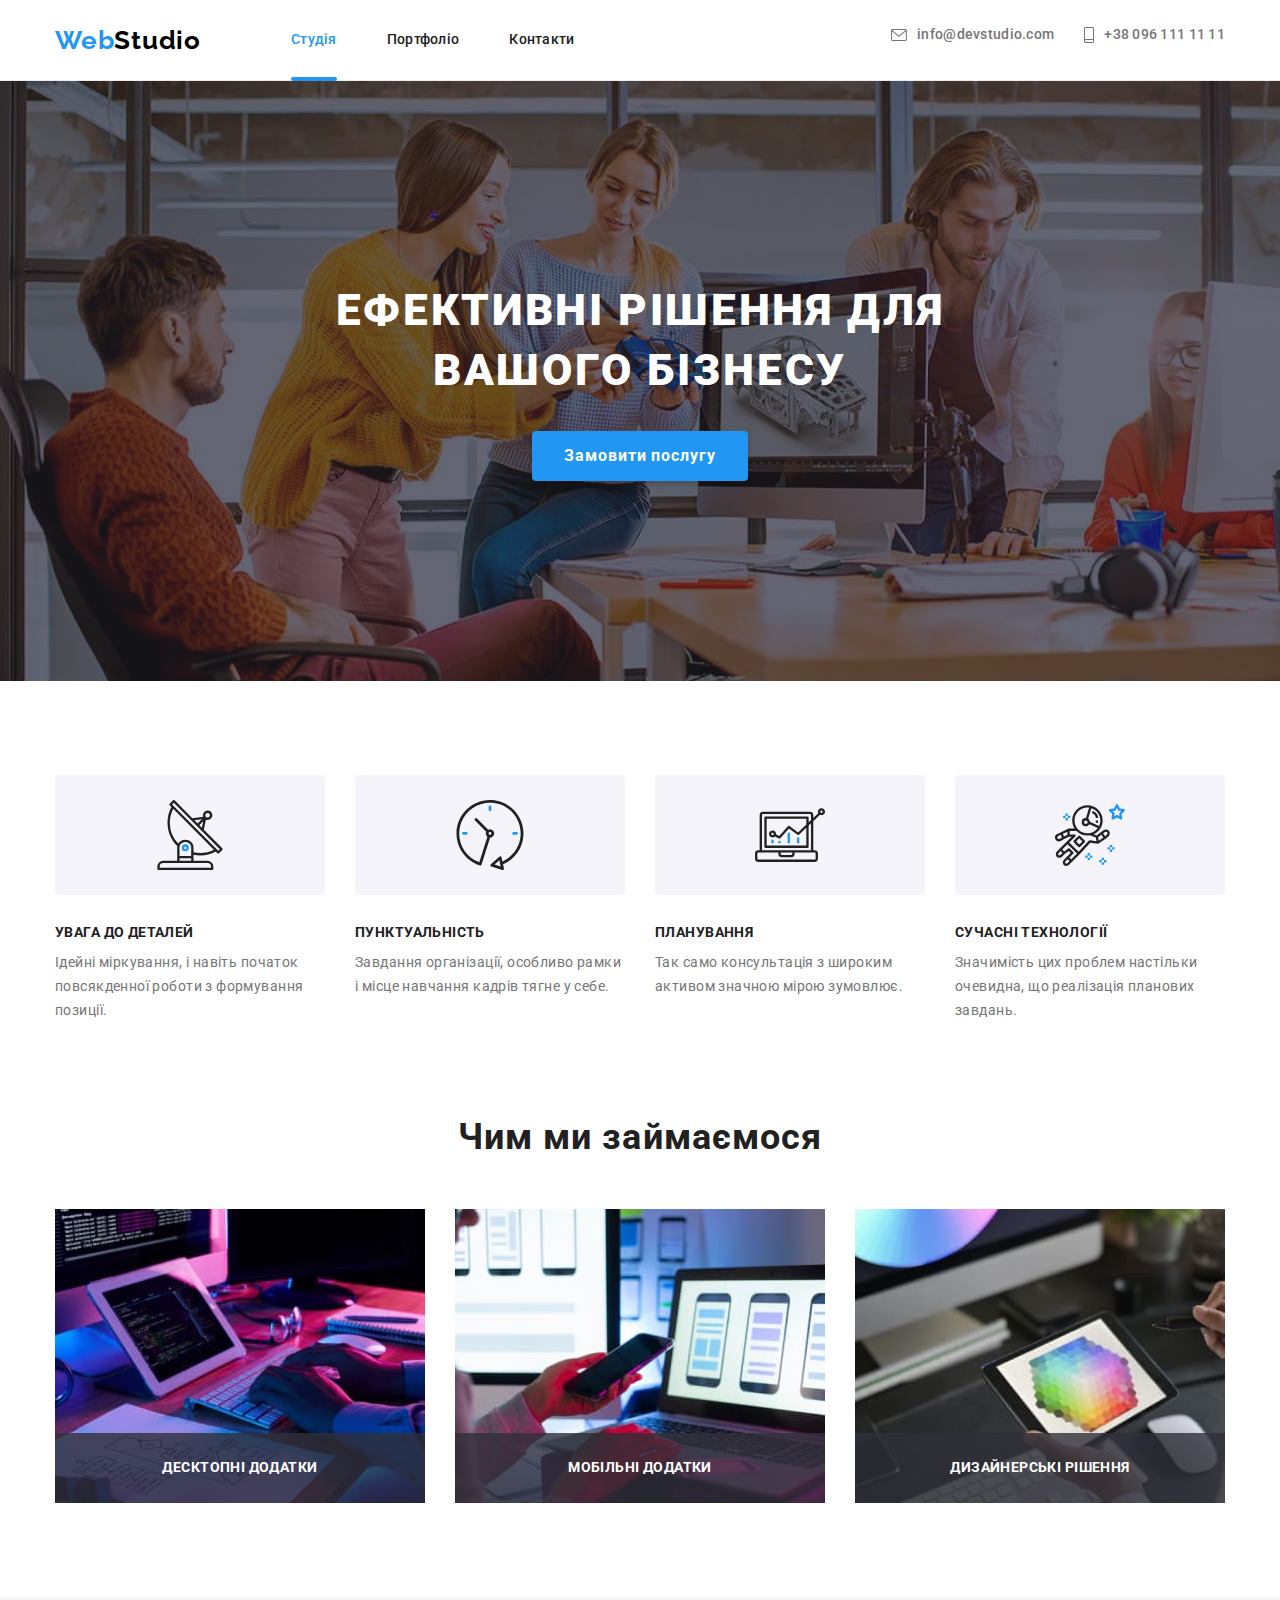
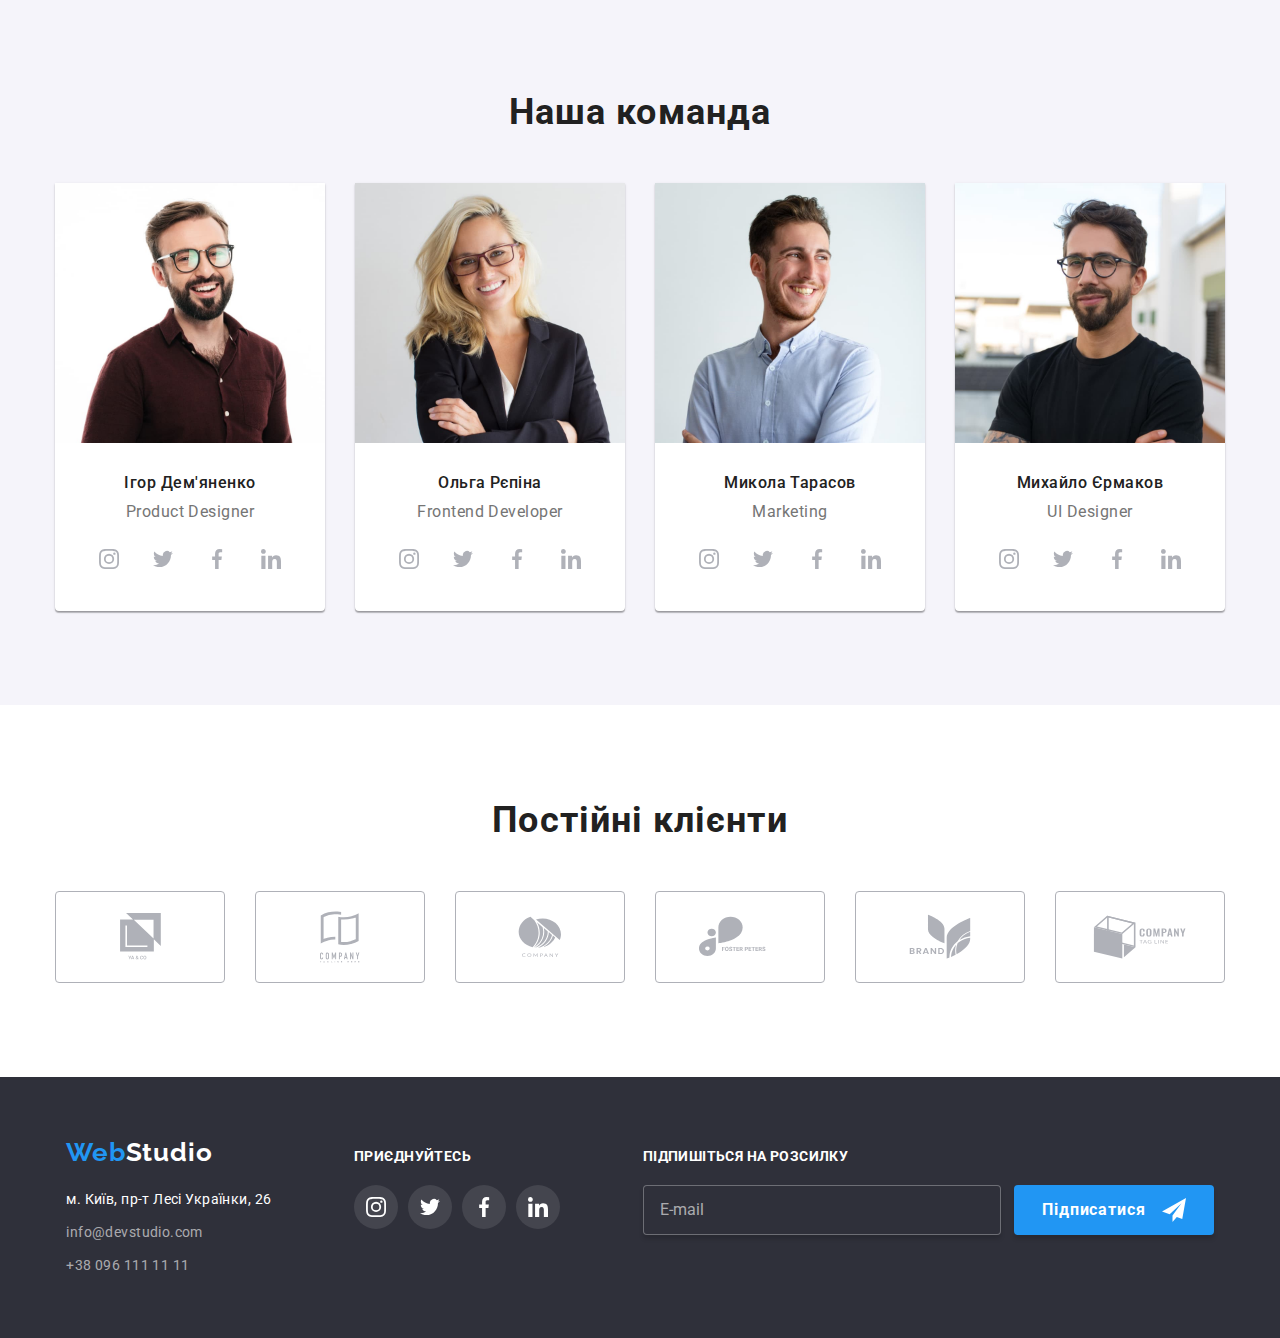
==== index.html @ 8a5aa34f "Зроблений Хедер в трьох чекпоінтах" ====
<!DOCTYPE html>
<html lang="uk">
<head>
    <meta charset="UTF-8">
    <meta http-equiv="X-UA-Compatible" content="IE=edge">
    <meta name="viewport" content="width=device-width, initial-scale=1.0"> 
    <link rel="preconnect" href="https://fonts.googleapis.com">
    <link rel="preconnect" href="https://fonts.gstatic.com" crossorigin>
    <link href="https://fonts.googleapis.com/css2?family=Raleway:wght@700&family=Roboto:wght@400;500;700;900&display=swap" rel="stylesheet">
    <!-- <link rel="stylesheet" href="https://cdnjs.cloudflare.com/ajax/libs/modern-normalize/1.0.0/modern-normalize.min.css" /> -->
    <link rel="stylesheet" href="./css/main.min.css" />
    <title>WebStudio</title>
</head>
<body>
    <!-- шапка сторінки -->
    <header class="header">
        <div class="container header-container">
            <!-- логотип -->
            <a href="./index.html" class="header-logo"><span class="header-logo__color">Web</span>Studio</a>
            <div class="menu js-menu-container" id="js-menu-container">
                <nav class="nav">
                    <!-- навігація на інші сторінки -->
                    <ul class="site-nav"> 
                        <li class="site-nav__item"><a href="./index.html" class="site-nav__link site-nav__link--current">Студія</a></li>
                        <li class="site-nav__item"><a href="./portfolio.html" class="site-nav__link">Портфоліо</a></li>
                        <li class="site-nav__item"><a href="#" class="site-nav__link">Контакти</a></li>
                    </ul>          
                </nav>
                <!-- контакти -->
                <div class="menu-contacts">
                    <ul class="contacts">
                        <li class="contacts__item"><a href="mailto:info@devstudio.com" class="contacts__link">
                            <svg class="contacts__icon" width="16" height="12">
                                <use href="./images/icons.svg#icon-envelope"></use>
                            </svg>info@devstudio.com</a>
                        </li>
                        <li class="contacts__item"><a href="tel:+380961111111" class="contacts__link">
                            <svg class="contacts__icon" width="10" height="16">
                                <use href="./images/icons.svg#icon-smartphone"></use>
                            </svg>+38 096 111 11 11</a></li>
                    </ul>
                    <ul class="menu-social"></ul>
                </div>
            </div>
            <button type="button" class="menu__button js-open-menu is-open" data-menu-button aria-expanded="false" aria-controls="js-menu-container">
                <svg class="menu-icon" width="40" height="40" aria-label="Перемикач мобільного меню">
                    <use class="icon-close" href="./images/icons.svg#icon-close"></use>
                    <use class="icon-menu" href="./images/icons.svg#icon-menu"></use>
                </svg>
            </button>
        </div>
    </header>
    <!-- контент сторінки -->
    <main>
        <section class="hero-overlay">
            <div class="hero">
                <h1 class="hero-title">Ефективні рішення для вашого бізнесу</h1>
                <button type="button" class="hero-button" data-modal-open>Замовити послугу</button>
            </div>   
        </section>
        <section class="section-withoutname">
            <div class="container">
                <h2 class="section-title visually-hidden">Наші переваги</h2>
                <ul class="position-list">
                    <li class="advantages">
                        <div class="advantages-box">
                            <svg class="advantages-icon" width="70" height="70">
                                <use href="./images/icons.svg#icon-antenna"></use>
                            </svg>
                        </div>
                        <h3 class="advantages-title">Увага до деталей</h3>
                        <p class="advantages-paragraph">Ідейні міркування, і навіть початок повсякденної роботи з формування позиції.</p>
                    </li>
                    <li class="advantages">
                        <div class="advantages-box">
                            <svg class="advantages-icon" width="70" height="70">
                                <use href="./images/icons.svg#icon-clock"></use>
                            </svg>
                        </div>
                        <h3 class="advantages-title">Пунктуальність</h3>
                        <p class="advantages-paragraph">Завдання організації, особливо рамки і місце навчання кадрів тягне у себе.</p>
                    </li>
                    <li class="advantages">
                        <div class="advantages-box">
                            <svg class="advantages-icon" width="70" height="70">
                                <use href="./images/icons.svg#icon-diagram"></use>
                            </svg>
                        </div>
                        <h3 class="advantages-title">Планування</h3>
                        <p class="advantages-paragraph">Так само консультація з широким активом значною мірою зумовлює.</p>
                    </li>
                    <li class="advantages">
                        <div class="advantages-box">
                            <svg class="advantages-icon" width="70" height="70">
                                <use href="./images/icons.svg#icon-astronaut"></use>
                            </svg>
                        </div>
                        <h3 class="advantages-title">Сучасні технології</h3>
                        <p class="advantages-paragraph">Значимість цих проблем настільки очевидна, що реалізація планових завдань.</p>
                    </li>
                </ul>
            </div>
        </section>
        <section class="section mobile-hidden">
            <div class="container">
                <h2 class="section-title mobile-hidden">Чим ми займаємося</h2>
                <ul class="position-list mobile-hidden">
                    <li class="product">
                        <div class="product-thumb">
                            <p class="product-name">Десктопні додатки</p>
                        </div>
                        <img src="./images/work-img01.jpg" alt="руки на клавіатурі" width="370"/>
                    </li>
                    <li class="product">
                        <div class="product-thumb">
                            <p class="product-name">Мобільні додатки</p>
                        </div>
                        <img src="./images/work-img02.jpg" alt="мобільний телефон в руці" width="370"/>
                    </li>
                    <li class="product">
                        <div class="product-thumb">
                            <p class="product-name">Дизайнерські рішення</p>
                        </div>
                        <img src="./images/work-img03.jpg" alt="планшет з кольоровою гаммою в руці" width="370"/>
                    </li>
                </ul>
            </div>
        </section>
        <section class="section section-color">
            <div class="container">
                <h2 class="section-title">Наша команда</h2>
                <ul class="position-list">
                    <li class="socialnet-card">
                        <img src="./images/man01.jpg" alt="член команди" width="450"/>
                        <div class="socialnet">
                            <h3 class="socialnet-name">Ігор Дем'яненко</h3>
                            <p class="socialnet-subname">Product Designer</p>
                            <ul class="socialnet__list">
                                <li>
                                    <a href="#" class="socialnet__link">
                                        <svg class="socialnet__logo" width="20" height="20">
                                            <use href="./images/icons.svg#icon-instagram"></use>
                                        </svg>
                                    </a>
                                </li>
                                <li>
                                    <a href="#" class="socialnet__link">
                                        <svg class="socialnet__logo" width="20" height="20">
                                            <use href="./images/icons.svg#icon-twitter"></use>
                                        </svg>
                                    </a> 
                                </li>
                                <li>
                                    <a href="#" class="socialnet__link">
                                        <svg class="socialnet__logo" width="20" height="20">
                                            <use href="./images/icons.svg#icon-facebook"></use>
                                        </svg>
                                    </a> 
                                </li>
                                <li>
                                    <a href="#" class="socialnet__link">
                                        <svg class="socialnet__logo" width="20" height="20">
                                            <use href="./images/icons.svg#icon-linkedin"></use>
                                        </svg>
                                    </a> 
                                </li>    
                            </ul>
                        </div>
                    </li>
                    <li class="socialnet-card">
                        <img src="./images/man02.jpg" alt="член команди" width="450"/>
                        <div class="socialnet">
                            <h3 class="socialnet-name">Ольга Рєпіна</h3>
                            <p class="socialnet-subname">Frontend Developer</p>
                            <ul class="socialnet__list">
                                <li>
                                    <a href="#" class="socialnet__link">
                                        <svg class="socialnet__logo" width="20" height="20">
                                            <use href="./images/icons.svg#icon-instagram"></use>
                                        </svg>
                                    </a>
                                </li>
                                <li>
                                    <a href="#" class="socialnet__link">
                                        <svg class="socialnet__logo" width="20" height="20">
                                            <use href="./images/icons.svg#icon-twitter"></use>
                                        </svg>
                                    </a> 
                                </li>
                                <li>
                                    <a href="#" class="socialnet__link">
                                        <svg class="socialnet__logo" width="20" height="20">
                                            <use href="./images/icons.svg#icon-facebook"></use>
                                        </svg>
                                    </a> 
                                </li>
                                <li>
                                    <a href="#" class="socialnet__link">
                                        <svg class="socialnet__logo" width="20" height="20">
                                            <use href="./images/icons.svg#icon-linkedin"></use>
                                        </svg>
                                    </a> 
                                </li>    
                            </ul>
                        </div>
                    </li>
                    <li class="socialnet-card">
                        <img src="./images/man03.jpg" alt="член команди" width="450"/>
                        <div class="socialnet">
                            <h3 class="socialnet-name">Микола Тарасов</h3>
                            <p class="socialnet-subname">Marketing</p>
                            <ul class="socialnet__list">
                                <li>
                                    <a href="#" class="socialnet__link">
                                        <svg class="socialnet__logo" width="20" height="20">
                                            <use href="./images/icons.svg#icon-instagram"></use>
                                        </svg>
                                    </a>
                                </li>
                                <li>
                                    <a href="#" class="socialnet__link">
                                        <svg class="socialnet__logo" width="20" height="20">
                                            <use href="./images/icons.svg#icon-twitter"></use>
                                        </svg>
                                    </a> 
                                </li>
                                <li>
                                    <a href="#" class="socialnet__link">
                                        <svg class="socialnet__logo" width="20" height="20">
                                            <use href="./images/icons.svg#icon-facebook"></use>
                                        </svg>
                                    </a> 
                                </li>
                                <li>
                                    <a href="#" class="socialnet__link">
                                        <svg class="socialnet__logo" width="20" height="20">
                                            <use href="./images/icons.svg#icon-linkedin"></use>
                                        </svg>
                                    </a> 
                                </li>    
                            </ul>
                        </div>
                    </li>
                    <li class="socialnet-card">
                        <img src="./images/man04.jpg" alt="член команди" width="450"/>
                        <div class="socialnet">
                            <h3 class="socialnet-name">Михайло Єрмаков</h3>
                            <p class="socialnet-subname">UI Designer</p>
                            <ul class="socialnet__list">
                                <li>
                                    <a href="#" class="socialnet__link">
                                        <svg class="socialnet__logo" width="20" height="20">
                                            <use href="./images/icons.svg#icon-instagram"></use>
                                        </svg>
                                    </a>
                                </li>
                                <li>
                                    <a href="#" class="socialnet__link">
                                        <svg class="socialnet__logo" width="20" height="20">
                                            <use href="./images/icons.svg#icon-twitter"></use>
                                        </svg>
                                    </a> 
                                </li>
                                <li>
                                    <a href="#" class="socialnet__link">
                                        <svg class="socialnet__logo" width="20" height="20">
                                            <use href="./images/icons.svg#icon-facebook"></use>
                                        </svg>
                                    </a> 
                                </li>
                                <li>
                                    <a href="#" class="socialnet__link">
                                        <svg class="socialnet__logo" width="20" height="20">
                                            <use href="./images/icons.svg#icon-linkedin"></use>
                                        </svg>
                                    </a> 
                                </li>    
                            </ul>
                        </div>
                    </li>
                </ul>
            </div>
        </section>
        <section class="section">
            <div class="container">
                <h2 class="section-title">Постійні клієнти</h2>
                <ul class="position-list">
                    <li class="client">
                        <a href="#" class="client__link">
                            <svg class="client__logo" width="41" height="46.7">
                                <use href="./images/icons.svg#icon-logo-comp-1"></use>
                            </svg>
                        </a>
                    </li>
                    <li class="client">
                        <a href="#" class="client__link">
                            <svg class="client__logo" width="40" height="52">
                                <use href="./images/icons.svg#icon-logo-comp-2"></use>
                            </svg>
                        </a>
                    </li>
                    <li class="client">
                        <a href="#" class="client__link">
                            <svg class="client__logo" width="43.46" height="41.18">
                                <use href="./images/icons.svg#icon-logo-comp-3"></use>
                            </svg>
                        </a>
                    </li>
                    <li class="client">
                        <a href="#" class="client__link">
                            <svg class="client__logo" width="84.44" height="40.62">
                                <use href="./images/icons.svg#icon-logo-comp-4"></use>
                            </svg>
                        </a>
                    </li>
                    <li class="client">
                        <a href="#" class="client__link">
                            <svg class="client__logo" width="62.54" height="45.43">
                                <use href="./images/icons.svg#icon-logo-comp-5"></use>
                            </svg>
                        </a>
                    </li>
                    <li class="client">
                        <a href="#" class="client__link">
                            <svg class="client__logo" width="93.79" height="43.93">
                                <use href="./images/icons.svg#icon-logo-comp-6"></use>
                            </svg>
                        </a>
                    </li>
                </ul>
            </div>
        </section>
    </main>
    <!-- підвал сторінки -->
    <footer class="footer">
        <div class="container footer-position">
            <div class="footer-one">
                <a href="./index.html" class="footer-logo"><span class="footer-logo__color">Web</span>Studio</a>
                <address class="footer-contacts">
                    <ul class="footer-contacts__list">
                        <li class="footer-contacts__item"><a href="https://goo.gl/maps/CPtrU1FHBa2aNyZL9" target="_blank" rel="noopener noreferrer nofollow" class="footer-contacts__link footer-contacts__link--color1">м. Київ, пр-т Лесі Українки, 26</a></li>
                        <li class="footer-contacts__item"><a href="mailto:info@devstudio.com" class="footer-contacts__link footer-contacts__link--color2">info@devstudio.com</a></li>
                        <li class="footer-contacts__item"><a href="tel:+380961111111" class="footer-contacts__link footer-contacts__link--color2">+38 096 111 11 11</a></li>
                    </ul>
                </address>
            </div>
            <div class="footer-two">
                <p class="footer-title">Приєднуйтесь</p>
                <ul class="footer-socialnet">
                    <li>
                        <a href="#" class="footer-socialnet__link">
                            <svg class="socialnet__logo" width="20" height="20">
                                <use href="./images/icons.svg#icon-instagram"></use>
                            </svg>
                        </a> 
                    </li>
                    <li>
                        <a href="#" class="footer-socialnet__link">
                            <svg class="socialnet__logo" width="20" height="20">
                                <use href="./images/icons.svg#icon-twitter"></use>
                            </svg>
                        </a> 
                    </li>
                    <li>
                        <a href="#" class="footer-socialnet__link">
                            <svg class="socialnet__logo" width="20" height="20">
                                <use href="./images/icons.svg#icon-facebook"></use>
                            </svg>
                        </a> 
                    </li>
                    <li>
                        <a href="#" class="footer-socialnet__link">
                            <svg class="socialnet__logo" width="20" height="20">
                                <use href="./images/icons.svg#icon-linkedin"></use>
                            </svg>
                        </a> 
                    </li>
                </ul>
            </div>
            <div class="footer-three">
                <form name="signap-form" class="footer-form">
                    <label for="user-email" class="footer-title">Підпишіться на розсилку</label>
                    <input type="email" placeholder="E-mail" name="email" id="user-email" class="footer-form__input">      
                    <button type="submit" class="footer-form__button">Підписатися
                        <svg class="footer-form__logo" width="24" height="24">
                             <use href="./images/icons.svg#icon-icon-send"></use>
                         </svg>
                    </button>
                </form>
            </div>
        </div>
    </footer>
    <div class="backdrop is-hidden" data-modal>
        <div class="modal-window">
            <button type="button" class="modal-closebutton" aria-label="Закрити" data-modal-close>
                <svg class="modal-closebutton__img" width="11" height="11">
                    <use href="./images/icons.svg#icon-close-cross"></use>
                </svg>
            </button>
            <b class="modal-window__name">Залиште свої дані, ми вам передзвонимо</b>
            <form class="modal-form" method="post">
                <div class="modal-form__field modal-form__field--text">
                    <label class="modal-form__label" for="user-name">Ім'я</label>
                    <input type="text" name="user-name" class="modal-form__input" id="user-name">
                    <svg class="modal-form__logo" width="12" height="12"><use href="./images/icons.svg#icon-name-modal"></use></svg>
                </div>
                <div class="modal-form__field modal-form__field--text">
                    <label class="modal-form__label" for="user-phone">Телефон</label>
                    <input type="text" name="user-phone" class="modal-form__input" id="user-phone">
                    <svg class="modal-form__logo" width="13" height="13"><use href="./images/icons.svg#icon-phone-modal"></use></svg>
                </div>
                <div class="modal-form__field modal-form__field--text">
                    <label class="modal-form__label" for="user-email">Пошта</label>
                    <input type="text" name="user-mail" class="modal-form__input" id="user-mail">
                    <svg class="modal-form__logo" width="15" height="12"><use href="./images/icons.svg#icon-mail-modal"></use></svg>
                </div>
                <div class="modal-form__field modal-form__field--textarea">
                    <label class="modal-form__label">Коментар</label>
                    <textarea name="feedback" placeholder="Введіть текст" class="modal-form__textarea"></textarea>
                </div>            
                <label class="modal-form__check">
                    <input type="checkbox" name="chek-contract" value="yes" class="modal-form__field--check">
                    <svg class="modal-form__logo--check" width="16" height="15"><use href="./images/icons.svg#icon-icon-check"></use></svg>
                    <span>Погоджуюся з розсилкою та приймаю
                    <a href="#" target="_blank" class="modal-form__link">Умови договору</a></span>
                </label>
                <button type="submit" class="modal-form__button">Відправити</button>
            </form>
        </div>
    </div>
    <script src="./js/modal.js"></script>
    <script src="./js/menu.js"></script>
    <script src="./js/form.js"></script>
</body>     
</html>
---- css/main.min.css ----
/*! modern-normalize v1.1.0 | MIT License | https://github.com/sindresorhus/modern-normalize */*,::before,::after{-webkit-box-sizing:border-box;box-sizing:border-box}html{line-height:1.15;-webkit-text-size-adjust:100%;-moz-tab-size:4;-o-tab-size:4;tab-size:4}body{margin:0;font-family:system-ui,-apple-system,"Segoe UI",Roboto,Helvetica,Arial,sans-serif,"Apple Color Emoji","Segoe UI Emoji"}hr{height:0;color:inherit}abbr[title]{-webkit-text-decoration:underline dotted;text-decoration:underline dotted}b,strong{font-weight:bolder}code,kbd,samp,pre{font-family:ui-monospace,SFMono-Regular,Consolas,"Liberation Mono",Menlo,monospace;font-size:1em}small{font-size:80%}sub,sup{font-size:75%;line-height:0;position:relative;vertical-align:baseline}sub{bottom:-0.25em}sup{top:-0.5em}table{text-indent:0;border-color:inherit}button,input,optgroup,select,textarea{font-family:inherit;font-size:100%;line-height:1.15;margin:0}button,select{text-transform:none}button,[type=button],[type=reset],[type=submit]{-webkit-appearance:button}::-moz-focus-inner{border-style:none;padding:0}:-moz-focusring{outline:1px dotted ButtonText}:-moz-ui-invalid{box-shadow:none}legend{padding:0}progress{vertical-align:baseline}::-webkit-inner-spin-button,::-webkit-outer-spin-button{height:auto}[type=search]{-webkit-appearance:textfield;outline-offset:-2px}::-webkit-search-decoration{-webkit-appearance:none}::-webkit-file-upload-button{-webkit-appearance:button;font:inherit}summary{display:list-item}html{-webkit-box-sizing:border-box;box-sizing:border-box}*,*::before,*::after{-webkit-box-sizing:inherit;box-sizing:inherit}body{font-family:"Roboto",sans-serif;background-color:#fff;color:#757575}ul{list-style:none}a{text-decoration:none}p,h1,h2,h3,h4,h5,h6{margin:0}ul,ol{margin:0;padding-left:0}img{display:block;max-width:100%}.container{margin:0 auto;padding:0 15px}@media screen and (min-width: 480px){.container{width:480px}}@media screen and (min-width: 768px){.container{width:768px}}@media screen and (min-width: 1200px){.container{width:1200px}}@media screen and (min-width: 480px){.section-withoutname{padding-top:60px;padding-bottom:60px}}@media screen and (min-width: 768px){.section-withoutname{padding-top:60px;padding-bottom:60px}}@media screen and (min-width: 1200px){.section-withoutname{padding-top:94px;padding-bottom:0px}}@media screen and (max-width: 767px){.section{padding:60px 0}}@media screen and (min-width: 768px){.section{padding:60px 0}}@media screen and (min-width: 1200px){.section{padding:94px 0}}@media screen and (max-width: 1199px){.section.mobile-hidden{padding:0px}}@media screen and (min-width: 1200px){.section.mobile-hidden{padding:94px 0}}.section-color{background-color:#f5f4fa}.section-title{font-style:normal;font-weight:700;font-size:36px;line-height:1.17;text-align:center;letter-spacing:.03em;color:#212121;margin-bottom:50px;margin-top:0;padding:0}@media screen and (min-width: 480px){.position-list{display:-webkit-box;display:-ms-flexbox;display:flex;gap:30px;-ms-flex-wrap:wrap;flex-wrap:wrap;-webkit-box-pack:center;-ms-flex-pack:center;justify-content:center}}@media screen and (min-width: 768px){.position-list{display:-webkit-box;display:-ms-flexbox;display:flex;gap:30px;-ms-flex-wrap:wrap;flex-wrap:wrap;-webkit-box-pack:center;-ms-flex-pack:center;justify-content:center}}@media screen and (min-width: 1200px){.position-list{display:-webkit-box;display:-ms-flexbox;display:flex;gap:30px;-ms-flex-wrap:wrap;flex-wrap:wrap;-webkit-box-pack:center;-ms-flex-pack:center;justify-content:center}}@media screen and (max-width: 1199px){.position-list.mobile-hidden{display:none;padding:0}}@media screen and (max-width: 1199px){.section-title.mobile-hidden{position:absolute;white-space:nowrap;height:1px;width:1px;border:0;overflow:hidden;clip:rect(0 0 0 0);padding:0;margin:-1px;-webkit-clip-path:inset(50%);clip-path:inset(50%)}}.header{border-bottom-width:1px;border-bottom-style:solid;border-bottom-color:#ececec}@media screen and (min-width: 768px){.header{padding-top:0;padding-bottom:0}}@media screen and (min-width: 480px){.header-container{display:-webkit-box;display:-ms-flexbox;display:flex;-webkit-box-align:center;-ms-flex-align:center;align-items:center;-webkit-box-pack:justify;-ms-flex-pack:justify;justify-content:space-between}}@media screen and (min-width: 768px){.header-container{display:-webkit-box;display:-ms-flexbox;display:flex;-webkit-box-align:center;-ms-flex-align:center;align-items:center;-webkit-box-pack:justify;-ms-flex-pack:justify;justify-content:space-between}}@media screen and (min-width: 1200px){.header-container{display:-webkit-box;display:-ms-flexbox;display:flex;-webkit-box-align:center;-ms-flex-align:center;align-items:center;-webkit-box-pack:justify;-ms-flex-pack:justify;justify-content:space-between}}@media screen and (min-width: 768px){.menu{display:-webkit-box;display:-ms-flexbox;display:flex;-webkit-box-pack:justify;-ms-flex-pack:justify;justify-content:space-between;margin-left:90px;width:100vw}}@media screen and (min-width: 480px){.menu .nav{display:none}}@media screen and (min-width: 768px){.menu .nav{display:block}}.menu__button{display:block;margin:0;padding:0;background-color:rgba(0,0,0,0);border:none;fill:#212121}@media screen and (min-width: 480px){.menu__button .icon-close{display:none}}@media screen and (min-width: 480px){.menu__button.is-open .icon-close{display:block}}@media screen and (min-width: 480px){.menu__button.is-open .icon-menu{display:none}}.header-logo{font-family:"Raleway",sans-serif;font-style:normal;font-weight:700;font-size:26px;line-height:1.19;letter-spacing:.03em;color:#000}@media screen and (min-width: 480px){.header-logo{padding:16px 0}}.header-logo__color{color:#2196f3}@media screen and (min-width: 768px){.nav{margin-right:96px}}@media screen and (min-width: 768px){.nav{margin-right:0}}.site-nav{display:-webkit-box;display:-ms-flexbox;display:flex;-webkit-box-align:center;-ms-flex-align:center;align-items:center;gap:50px}.site-nav__item{display:block;position:relative}.site-nav__link{display:block;font-style:normal;font-weight:500;font-size:14px;line-height:1.14;letter-spacing:.02em;padding-top:32px;padding-bottom:32px;-webkit-transition-property:color;transition-property:color;-webkit-transition-duration:250ms;transition-duration:250ms;-webkit-transition-timing-function:cubic-bezier(0.4, 0, 0.2, 1);transition-timing-function:cubic-bezier(0.4, 0, 0.2, 1);color:#212121}.site-nav__link:hover,.site-nav__link:focus{color:#2196f3}.site-nav__link--current{color:#2196f3}.site-nav__link--current::after{content:"";position:absolute;display:block;width:100%;height:4px;background-color:#2196f3;border-radius:2px;bottom:-1px}@media screen and (min-width: 480px){.menu-contacts{display:none}}@media screen and (min-width: 768px){.menu-contacts{display:-webkit-box;display:-ms-flexbox;display:flex;-webkit-box-align:center;-ms-flex-align:center;align-items:center}}@media screen and (min-width: 1200px){.contacts{display:-webkit-box;display:-ms-flexbox;display:flex;gap:30px}}.contacts__item:first-child{margin-bottom:10px}.contacts__link{font-weight:500;font-size:14px;line-height:1.14;letter-spacing:.02em;color:#757575;fill:#757575}@media screen and (min-width: 768px){.contacts__link{display:-webkit-box;display:-ms-flexbox;display:flex}}@media screen and (min-width: 1200px){.contacts__link{display:-webkit-box;display:-ms-flexbox;display:flex;-webkit-box-align:center;-ms-flex-align:center;align-items:center}}.contacts__link:hover,.contacts__link:focus{color:#2196f3;fill:#2196f3}.contacts__icon{fill:currentColor;margin-right:10px;-webkit-transition-property:fill;transition-property:fill;-webkit-transition-duration:250ms;transition-duration:250ms;-webkit-transition-timing-function:cubic-bezier(0.4, 0, 0.2, 1);transition-timing-function:cubic-bezier(0.4, 0, 0.2, 1)}.menu__button{margin:0;padding:0;background-color:rgba(0,0,0,0);border:none;fill:#212121}@media screen and (min-width: 480px){.menu__button{display:-webkit-box;display:-ms-flexbox;display:flex}}@media screen and (min-width: 768px){.menu__button{display:none}}.hero-overlay{max-width:1600px;margin-left:auto;margin-right:auto;background-image:-webkit-gradient(linear, left top, right top, from(rgba(47, 48, 58, 0.4)), to(rgba(47, 48, 58, 0.4))),url(../images/hero.jpg);background-image:linear-gradient(to right, rgba(47, 48, 58, 0.4), rgba(47, 48, 58, 0.4)),url(../images/hero.jpg);background-color:#c4c4c4;background-size:cover}.hero{max-width:696px;margin:0 auto;text-align:center;padding:200px 15px}.hero-title{font-style:normal;font-weight:900;font-size:44px;line-height:1.36;letter-spacing:.06em;text-transform:uppercase;color:#fff;margin:0px 0px 30px 0px}.hero-button{font-style:normal;font-weight:700;font-size:16px;line-height:1.88;text-align:center;letter-spacing:.06em;background-color:#2196f3;color:#fff;padding:10px 32px;-webkit-box-shadow:0px 4px 4px rgba(0,0,0,.15);box-shadow:0px 4px 4px rgba(0,0,0,.15);-webkit-transition-property:background-color;transition-property:background-color;-webkit-transition-duration:time-250;transition-duration:time-250;-webkit-transition-timing-function:cubic-bezier(0.4, 0, 0.2, 1);transition-timing-function:cubic-bezier(0.4, 0, 0.2, 1)}.hero-button:hover,.hero-button:focus{background-color:#188ce8}.hero-button{font-family:inherit;cursor:pointer;border:rgba(0,0,0,0);border-radius:4px}.visually-hidden{position:absolute;white-space:nowrap;height:1px;width:1px;border:0;overflow:hidden;clip:rect(0 0 0 0);padding:0;margin:-1px;-webkit-clip-path:inset(50%);clip-path:inset(50%)}.advantages-box{background-color:#f5f4fa;height:120px;border-radius:4px;margin-bottom:30px;-webkit-box-pack:center;-ms-flex-pack:center;justify-content:center;-webkit-box-align:center;-ms-flex-align:center;align-items:center}@media screen and (min-width: 480px){.advantages-box{display:-webkit-box;display:-ms-flexbox;display:flex;width:450px;text-align:center}}@media screen and (min-width: 768px){.advantages-box{display:-webkit-box;display:-ms-flexbox;display:flex;margin-right:auto;margin-left:auto;width:354px}}@media screen and (min-width: 1200px){.advantages-box{display:-webkit-box;display:-ms-flexbox;display:flex;margin-right:auto;margin-left:auto;width:270px}}.advantages-title{font-style:normal;font-weight:700;font-size:14px;line-height:1.14;letter-spacing:.03em;text-transform:uppercase;color:#212121;padding:0;margin-top:0;margin-bottom:10px}@media screen and (min-width: 480px){.advantages-title{text-align:center}}@media screen and (min-width: 768px){.advantages-title{text-align:left}}.advantages-paragraph{font-size:14px;line-height:1.71;letter-spacing:.03em;color:#757575}@media screen and (min-width: 480px){.advantages-paragraph{margin-right:auto;margin-left:auto;max-width:450px}}@media screen and (min-width: 768px){.advantages-paragraph{margin-right:auto;margin-left:auto;max-width:354px}}@media screen and (min-width: 1200px){.advantages-paragraph{margin-right:auto;margin-left:auto;max-width:270px}}.product{position:relative}.product-thumb{display:-webkit-box;display:-ms-flexbox;display:flex;-webkit-box-pack:center;-ms-flex-pack:center;justify-content:center;-webkit-box-align:center;-ms-flex-align:center;align-items:center;position:absolute;bottom:0;width:100%;height:70px;background-color:rgba(47,48,58,.8)}.product-name{position:absolute;font-weight:700;font-size:14px;line-height:1.14;letter-spacing:.03em;text-transform:uppercase;color:#fff}.socialnet-card{background-color:#fff;border-radius:0 0 4px 4px;-webkit-box-shadow:0px 1px 3px rgba(0,0,0,.12),0px 1px 1px rgba(0,0,0,.14),0px 2px 1px rgba(0,0,0,.2);box-shadow:0px 1px 3px rgba(0,0,0,.12),0px 1px 1px rgba(0,0,0,.14),0px 2px 1px rgba(0,0,0,.2)}@media screen and (min-width: 480px){.socialnet-card{width:450px;height:622px}.socialnet-card:not(:last-child){margin-bottom:30px}}@media screen and (min-width: 768px){.socialnet-card{width:354px;height:536px}.socialnet-card:not(:last-child){margin-bottom:0px}}@media screen and (min-width: 1200px){.socialnet-card{width:270px;height:428px}}.socialnet-card .socialnet{padding:30px 0}.socialnet-card .socialnet-name{font-style:normal;font-weight:500;font-size:16px;line-height:1.19;text-align:center;letter-spacing:.03em;color:#212121;margin-bottom:10px}.socialnet-card .socialnet-subname{font-size:16px;line-height:1.19;text-align:center;letter-spacing:.03em;color:#757575;margin-bottom:16px}.socialnet-card .socialnet__list{display:-webkit-box;display:-ms-flexbox;display:flex;gap:10px;-webkit-box-pack:center;-ms-flex-pack:center;justify-content:center}.socialnet-card .socialnet__link{display:-webkit-box;display:-ms-flexbox;display:flex;width:44px;height:44px;background-color:rgba(255,255,255,.1);border-radius:50%;fill:#afb1b8;-webkit-box-pack:center;-ms-flex-pack:center;justify-content:center;-webkit-box-align:center;-ms-flex-align:center;align-items:center;-webkit-transition-property:background-color,fill;transition-property:background-color,fill;-webkit-transition-duration:250ms;transition-duration:250ms;-webkit-transition-timing-function:cubic-bezier(0.4, 0, 0.2, 1);transition-timing-function:cubic-bezier(0.4, 0, 0.2, 1)}.socialnet-card .socialnet__link:hover,.socialnet-card .socialnet__link:focus{background-color:#2196f3;fill:#fff}.socialnet-card .socialnet__logo{color:currentColor}.client__link{border:1px solid #afb1b8;border-radius:4px;height:92px;fill:#afb1b8;-webkit-box-pack:center;-ms-flex-pack:center;justify-content:center;-webkit-box-align:center;-ms-flex-align:center;align-items:center;-webkit-transition-property:border-color,fill;transition-property:border-color,fill;-webkit-transition-duration:250ms;transition-duration:250ms;-webkit-transition-timing-function:cubic-bezier(0.4, 0, 0.2, 1);transition-timing-function:cubic-bezier(0.4, 0, 0.2, 1)}.client__link:hover,.client__link:focus{border-color:#2196f3;fill:#2196f3}@media screen and (max-width: 767px){.client__link{display:-webkit-box;display:-ms-flexbox;display:flex;min-width:210px}}@media screen and (min-width: 768px){.client__link{display:-webkit-box;display:-ms-flexbox;display:flex;min-width:226px}}@media screen and (min-width: 1200px){.client__link{min-width:170px}}.client__logo{color:currentColor}.backdrop{position:fixed;top:0;left:0;width:100%;height:100%;background-color:rgba(0,0,0,.2);opacity:1;visibility:visible;-webkit-transition:opacity 250ms cubic-bezier(0.4, 0, 0.2, 1),visibility 250ms cubic-bezier(0.4, 0, 0.2, 1);transition:opacity 250ms cubic-bezier(0.4, 0, 0.2, 1),visibility 250ms cubic-bezier(0.4, 0, 0.2, 1)}.backdrop.is-hidden{opacity:0;pointer-events:none;visibility:hidden}.modal-window{position:absolute;top:50%;left:50%;-webkit-transform:translate(-50%, -50%) scale(1);transform:translate(-50%, -50%) scale(1);-webkit-transition:-webkit-transform 250ms cubic-bezier(0.4, 0, 0.2, 1);transition:-webkit-transform 250ms cubic-bezier(0.4, 0, 0.2, 1);transition:transform 250ms cubic-bezier(0.4, 0, 0.2, 1);transition:transform 250ms cubic-bezier(0.4, 0, 0.2, 1), -webkit-transform 250ms cubic-bezier(0.4, 0, 0.2, 1);min-width:528px;min-height:581px;border-radius:4px;padding:40px;background-color:#fff;-webkit-box-shadow:0px 1px 3px rgba(0,0,0,.12),0px 1px 1px rgba(0,0,0,.14),0px 2px 1px rgba(0,0,0,.2);box-shadow:0px 1px 3px rgba(0,0,0,.12),0px 1px 1px rgba(0,0,0,.14),0px 2px 1px rgba(0,0,0,.2)}.backdrop.is-hidden .modal-window{-webkit-transform:translate(-50%, -50%) scale(0.9);transform:translate(-50%, -50%) scale(0.9)}.modal-closebutton{display:-webkit-box;display:-ms-flexbox;display:flex;-webkit-box-align:center;-ms-flex-align:center;align-items:center;-webkit-box-pack:center;-ms-flex-pack:center;justify-content:center;position:absolute;border-radius:50%;width:30px;height:30px;top:8px;right:8px;padding:0;cursor:pointer;border:1px solid rgba(0,0,0,.1);background-color:rgba(0,0,0,0)}.modal-closebutton__img{display:block;fill:#000;-webkit-transition-property:fill;transition-property:fill;-webkit-transition-duration:250ms;transition-duration:250ms;-webkit-transition-timing-function:cubic-bezier(0.4, 0, 0.2, 1);transition-timing-function:cubic-bezier(0.4, 0, 0.2, 1)}.modal-closebutton:hover .modal-closebutton__img,.modal-closebutton:focus .modal-closebutton__img{fill:#2196f3}.modal-window__name{display:block;font-size:20px;line-height:1.15;text-align:center;letter-spacing:.03em;color:#212121}.modal-form{margin-top:12px;display:block}.modal-form__field{position:relative;display:-webkit-box;display:-ms-flexbox;display:flex;-webkit-box-orient:vertical;-webkit-box-direction:normal;-ms-flex-direction:column;flex-direction:column;gap:4px}.modal-form__field--text{margin-bottom:10px}.modal-form__field--textarea{margin-bottom:20px}.modal-form__field--check{margin-top:20px;position:absolute;white-space:nowrap;height:1px;width:1px;border:0;overflow:hidden;clip:rect(0 0 0 0);padding:0;margin:-1px;-webkit-clip-path:inset(50%);clip-path:inset(50%)}.modal-form__label{font-size:12px;line-height:1.17;letter-spacing:.01em}.modal-form__label--check{display:-webkit-box;display:-ms-flexbox;display:flex;-webkit-box-align:center;-ms-flex-align:center;align-items:center;font-size:14px;line-height:1.71;letter-spacing:.03em;color:#757575}.modal-form__input{display:block;width:448px;height:40px;border-radius:4px;border:1px solid rgba(33,33,33,.2);padding:14px 16px 14px 42px;outline:none;-webkit-transition-property:border-color;transition-property:border-color;-webkit-transition-duration:250ms;transition-duration:250ms;-webkit-transition-timing-function:cubic-bezier(0.4, 0, 0.2, 1);transition-timing-function:cubic-bezier(0.4, 0, 0.2, 1)}.modal-form__input:focus{border-color:#2196f3}.modal-form__logo{position:absolute;top:calc(8px + 50%);left:15px;-webkit-transform:translateY(-50%);transform:translateY(-50%);fill:#212121;-webkit-transition-property:fill;transition-property:fill;-webkit-transition-duration:250ms;transition-duration:250ms;-webkit-transition-timing-function:cubic-bezier(0.4, 0, 0.2, 1);transition-timing-function:cubic-bezier(0.4, 0, 0.2, 1)}.modal-form__logo--check{display:inline-block;margin-left:12px;margin-right:8px;background-color:#fff;border:2px solid #212121;border-radius:2px;cursor:pointer;-webkit-transition-property:background-color;transition-property:background-color;-webkit-transition-duration:250ms;transition-duration:250ms;-webkit-transition-timing-function:cubic-bezier(0.4, 0, 0.2, 1);transition-timing-function:cubic-bezier(0.4, 0, 0.2, 1)}.modal-form__input:focus+.modal-form__logo{fill:#2196f3}.modal-form__textarea{font-size:12px;line-height:1.17;letter-spacing:.01em;height:120px;resize:none;border-radius:4px;border:1px solid rgba(33,33,33,.2);padding:12px 16px;outline:none;-webkit-transition-property:border-color;transition-property:border-color;-webkit-transition-duration:250ms;transition-duration:250ms;-webkit-transition-timing-function:cubic-bezier(0.4, 0, 0.2, 1);transition-timing-function:cubic-bezier(0.4, 0, 0.2, 1)}.modal-form__textarea:focus{border-color:#2196f3}.modal-form__textarea::-webkit-input-placeholder{color:rgba(117,117,117,.5);font-size:12px;line-height:14px;letter-spacing:.01em}.modal-form__textarea::-moz-placeholder{color:rgba(117,117,117,.5);font-size:12px;line-height:14px;letter-spacing:.01em}.modal-form__textarea:-ms-input-placeholder{color:rgba(117,117,117,.5);font-size:12px;line-height:14px;letter-spacing:.01em}.modal-form__textarea::-ms-input-placeholder{color:rgba(117,117,117,.5);font-size:12px;line-height:14px;letter-spacing:.01em}.modal-form__textarea::placeholder{color:rgba(117,117,117,.5);font-size:12px;line-height:14px;letter-spacing:.01em}.modal-form__field--check:checked+.modal-form__logo--check{display:inline-block;margin-left:12px;margin-right:8px;background-color:#2196f3;border-radius:2px;border-color:#2196f3}.modal-form__link{color:#2196f3;-webkit-text-decoration:underline 1px;text-decoration:underline 1px}.modal-form__button{display:block;margin-top:30px;margin-left:auto;margin-right:auto;font-size:16px;line-height:1.88;-webkit-box-align:center;-ms-flex-align:center;align-items:center;text-align:center;letter-spacing:.06em;padding:0;width:200px;height:50px;background-color:#2196f3;border-radius:4px;-webkit-box-shadow:0px 4px 4px rgba(0,0,0,.15);box-shadow:0px 4px 4px rgba(0,0,0,.15);color:#fff;border-color:rgba(0,0,0,0);-webkit-transition-property:background-color;transition-property:background-color;-webkit-transition-duration:250ms;transition-duration:250ms;-webkit-transition-timing-function:cubic-bezier(0.4, 0, 0.2, 1);transition-timing-function:cubic-bezier(0.4, 0, 0.2, 1)}.modal-form__button:hover,.modal-form__button:focus{background-color:#188ce8;cursor:pointer}.filtr{display:-webkit-box;display:-ms-flexbox;display:flex;gap:8px}@media screen and (min-width: 480px){.filtr{-ms-flex-wrap:wrap;flex-wrap:wrap;-webkit-box-pack:start;-ms-flex-pack:start;justify-content:flex-start;margin-bottom:40px;row-gap:15px}}@media screen and (min-width: 768px){.filtr{-ms-flex-wrap:nowrap;flex-wrap:nowrap;-webkit-box-pack:center;-ms-flex-pack:center;justify-content:center;margin-bottom:30px;row-gap:0}}@media screen and (min-width: 768px){.filtr{margin-bottom:50px}}.filtr__button{font-style:normal;font-weight:500;font-size:16px;line-height:1.62;text-align:center;letter-spacing:.03em;background-color:#f5f4fa;color:#212121;padding:6px 22px;-webkit-transition-property:color,background-color,-webkit-box-shadow;transition-property:color,background-color,-webkit-box-shadow;transition-property:color,background-color,box-shadow;transition-property:color,background-color,box-shadow,-webkit-box-shadow;-webkit-transition-duration:250ms;transition-duration:250ms;-webkit-transition-timing-function:cubic-bezier(0.4, 0, 0.2, 1);transition-timing-function:cubic-bezier(0.4, 0, 0.2, 1)}.filtr__button:hover,.filtr__button:focus{background-color:#2196f3;color:#fff;-webkit-box-shadow:0px 3px 1px rgba(0,0,0,.1),0px 1px 2px rgba(0,0,0,.08),0px 2px 2px rgba(0,0,0,.12);box-shadow:0px 3px 1px rgba(0,0,0,.1),0px 1px 2px rgba(0,0,0,.08),0px 2px 2px rgba(0,0,0,.12)}.filtr__button{font-family:inherit;cursor:pointer;border:rgba(0,0,0,0);border-radius:4px}.products{display:-webkit-box;display:-ms-flexbox;display:flex;-ms-flex-wrap:wrap;flex-wrap:wrap;gap:30px}@media screen and (min-width: 768px){.products-item{-ms-flex-preferred-size:calc((100% - 60px)/2);flex-basis:calc((100% - 60px)/2)}.products-item:nth-child(2n){margin-right:0}}@media screen and (min-width: 1200px){.products-item{-ms-flex-preferred-size:calc((100% - 90px)/3);flex-basis:calc((100% - 90px)/3)}.products-item:nth-child(3n){margin-right:0}}.products-box__link{display:block;position:relative;-webkit-transition-property:-webkit-box-shadow;transition-property:-webkit-box-shadow;transition-property:box-shadow;transition-property:box-shadow, -webkit-box-shadow;-webkit-transition-duration:250ms;transition-duration:250ms;-webkit-transition-timing-function:cubic-bezier(0.4, 0, 0.2, 1);transition-timing-function:cubic-bezier(0.4, 0, 0.2, 1)}@media screen and (min-width: 480px){.products-box__link{width:450px}}@media screen and (min-width: 768px){.products-box__link{width:354px}}@media screen and (min-width: 1200px){.products-box__link{width:370px}}.products-box__link:hover,.products-box__link:focus{-webkit-box-shadow:0px 1px 1px rgba(0,0,0,.12),0px 4px 4px rgba(0,0,0,.06),1px 4px 6px rgba(0,0,0,.16);box-shadow:0px 1px 1px rgba(0,0,0,.12),0px 4px 4px rgba(0,0,0,.06),1px 4px 6px rgba(0,0,0,.16)}.products-box__link:hover .products-box__text,.products-box__link:focus .products-box__text{content:"";-webkit-transform:translateY(0%);transform:translateY(0%)}.products-box__thumb{display:block;position:relative;overflow:hidden}@media screen and (min-width: 480px){.products-box__thumb{width:450px;height:294px}}@media screen and (min-width: 768px){.products-box__thumb{width:354px;height:294px}}@media screen and (min-width: 1200px){.products-box__thumb{width:370px;height:294px}}.products-box__text{display:block;position:absolute;background-color:rgba(33,150,243,.9);height:294px;font-size:18px;line-height:1.56;letter-spacing:.03em;color:#fff;-webkit-transform:translateY(101%);transform:translateY(101%);-webkit-transition-property:-webkit-transform;transition-property:-webkit-transform;transition-property:transform;transition-property:transform, -webkit-transform;-webkit-transition-duration:250ms;transition-duration:250ms;-webkit-transition-timing-function:cubic-bezier(0.4, 0, 0.2, 1);transition-timing-function:cubic-bezier(0.4, 0, 0.2, 1)}@media screen and (min-width: 480px){.products-box__text{width:450px;padding:77px 24px}}@media screen and (min-width: 768px){.products-box__text{width:354px;padding:49px 24px 77px}}@media screen and (min-width: 1200px){.products-box__text{width:370px;padding:63px 24px}}.products-box__name{padding:20px 24px;border-left:1px solid #eee;border-bottom:1px solid #eee;border-right:1px solid #eee}.products-box__title{font-style:normal;font-weight:700;font-size:18px;line-height:2;letter-spacing:.06em;color:#212121;margin-bottom:4px}.products-box__subtitle{font-style:normal;font-size:16px;line-height:1.88;letter-spacing:.03em;color:#757575}.footer{background-color:#2f303a;padding:60px 0}@media screen and (min-width: 1200px){.footer-position{display:-webkit-box;display:-ms-flexbox;display:flex;gap:93px;-webkit-box-align:baseline;-ms-flex-align:baseline;align-items:baseline}}@media screen and (min-width: 768px){.footer-position{display:-webkit-box;display:-ms-flexbox;display:flex;gap:60px;-ms-flex-pack:distribute;justify-content:space-around;-ms-flex-wrap:wrap;flex-wrap:wrap;-webkit-box-align:baseline;-ms-flex-align:baseline;align-items:baseline}}@media screen and (min-width: 480px){.footer-one{text-align:center;margin-bottom:60px}}@media screen and (min-width: 768px){.footer-one{text-align:center;margin-bottom:0px}}@media screen and (min-width: 1200px){.footer-one{text-align:left}}.footer-logo{display:inline-block;font-family:"Raleway",sans-serif;font-style:normal;font-weight:700;font-size:26px;line-height:1.19;letter-spacing:.03em;color:#fff;margin-bottom:20px}.footer-logo__color{color:#2196f3}.footer-contacts__item:not(:last-child){margin-bottom:9px}.footer-contacts__link{font-style:normal;font-size:14px;line-height:1.71;letter-spacing:.03em;-webkit-transition-property:color;transition-property:color;-webkit-transition-duration:250ms;transition-duration:250ms;-webkit-transition-timing-function:cubic-bezier(0.4, 0, 0.2, 1);transition-timing-function:cubic-bezier(0.4, 0, 0.2, 1)}.footer-contacts__link--color1{color:#fff}.footer-contacts__link--color2{color:rgba(255,255,255,.6)}.footer-contacts__link:hover,.footer-contacts__link:focus{color:#2196f3}@media screen and (min-width: 480px){.footer-two{text-align:center;margin-bottom:60px}}@media screen and (min-width: 768px){.footer-two{text-align:center;margin-bottom:0px}}@media screen and (min-width: 1200px){.footer-two{text-align:left}}.footer-title{display:block;font-weight:700;font-size:14px;line-height:1.14;letter-spacing:.03em;text-transform:uppercase;color:#fff;margin-bottom:20px}.footer-socialnet{display:-webkit-box;display:-ms-flexbox;display:flex;gap:10px}@media screen and (min-width: 480px){.footer-socialnet{-webkit-box-pack:center;-ms-flex-pack:center;justify-content:center}}.footer-socialnet__link{display:-webkit-box;display:-ms-flexbox;display:flex;width:44px;height:44px;background-color:rgba(255,255,255,.1);fill:#fff;border-radius:50%;-webkit-box-pack:center;-ms-flex-pack:center;justify-content:center;-webkit-box-align:center;-ms-flex-align:center;align-items:center;-webkit-transition-property:background-color;transition-property:background-color;-webkit-transition-duration:250ms;transition-duration:250ms;-webkit-transition-timing-function:cubic-bezier(0.4, 0, 0.2, 1);transition-timing-function:cubic-bezier(0.4, 0, 0.2, 1)}.footer-socialnet__link:hover,.footer-socialnet__link:focus{background-color:#2196f3}@media screen and (min-width: 480px){.footer-three{text-align:center}}@media screen and (min-width: 768px){.footer-three{text-align:center}}@media screen and (min-width: 1200px){.footer-three{text-align:left}}.footer-form__input{padding:15px 16px;height:50px;border-radius:4px;border:1px solid rgba(255,255,255,.3);background-color:#2f303a;color:#fff;-webkit-box-shadow:0px 4px 4px rgba(0,0,0,.15);box-shadow:0px 4px 4px rgba(0,0,0,.15);outline:none;-webkit-transition-property:border-color;transition-property:border-color;-webkit-transition-duration:250ms;transition-duration:250ms;-webkit-transition-timing-function:cubic-bezier(0.4, 0, 0.2, 1);transition-timing-function:cubic-bezier(0.4, 0, 0.2, 1)}.footer-form__input::-webkit-input-placeholder{color:rgba(255,255,255,.6)}.footer-form__input::-moz-placeholder{color:rgba(255,255,255,.6)}.footer-form__input:-ms-input-placeholder{color:rgba(255,255,255,.6)}.footer-form__input::-ms-input-placeholder{color:rgba(255,255,255,.6)}.footer-form__input::placeholder{color:rgba(255,255,255,.6)}.footer-form__input:focus{border-color:#2196f3}@media screen and (min-width: 480px){.footer-form__input{display:block;margin-bottom:20px;width:450px}}@media screen and (min-width: 768px){.footer-form__input{display:block;margin-bottom:20px}}@media screen and (min-width: 1200px){.footer-form__input{display:inline;margin-bottom:0px;width:358px}}.footer-form__button{position:relative;font-style:normal;font-weight:700;font-size:16px;line-height:1.88;-webkit-box-align:center;-ms-flex-align:center;align-items:center;text-align:left;letter-spacing:.06em;color:#fff;background-color:#2196f3;border-radius:4px;padding:10px 28px;cursor:pointer;border:rgba(0,0,0,0);-webkit-box-shadow:0px 4px 4px rgba(0,0,0,.15);box-shadow:0px 4px 4px rgba(0,0,0,.15);width:200px;margin-left:9px;-webkit-transition-property:background-color;transition-property:background-color;-webkit-transition-duration:250ms;transition-duration:250ms;-webkit-transition-timing-function:cubic-bezier(0.4, 0, 0.2, 1);transition-timing-function:cubic-bezier(0.4, 0, 0.2, 1)}.footer-form__button:hover,.footer-form__button:focus{background-color:#188ce8}.footer-form__logo{position:absolute;top:50%;right:28px;-webkit-transform:translateY(-50%);transform:translateY(-50%)}/*# sourceMappingURL=main.min.css.map */
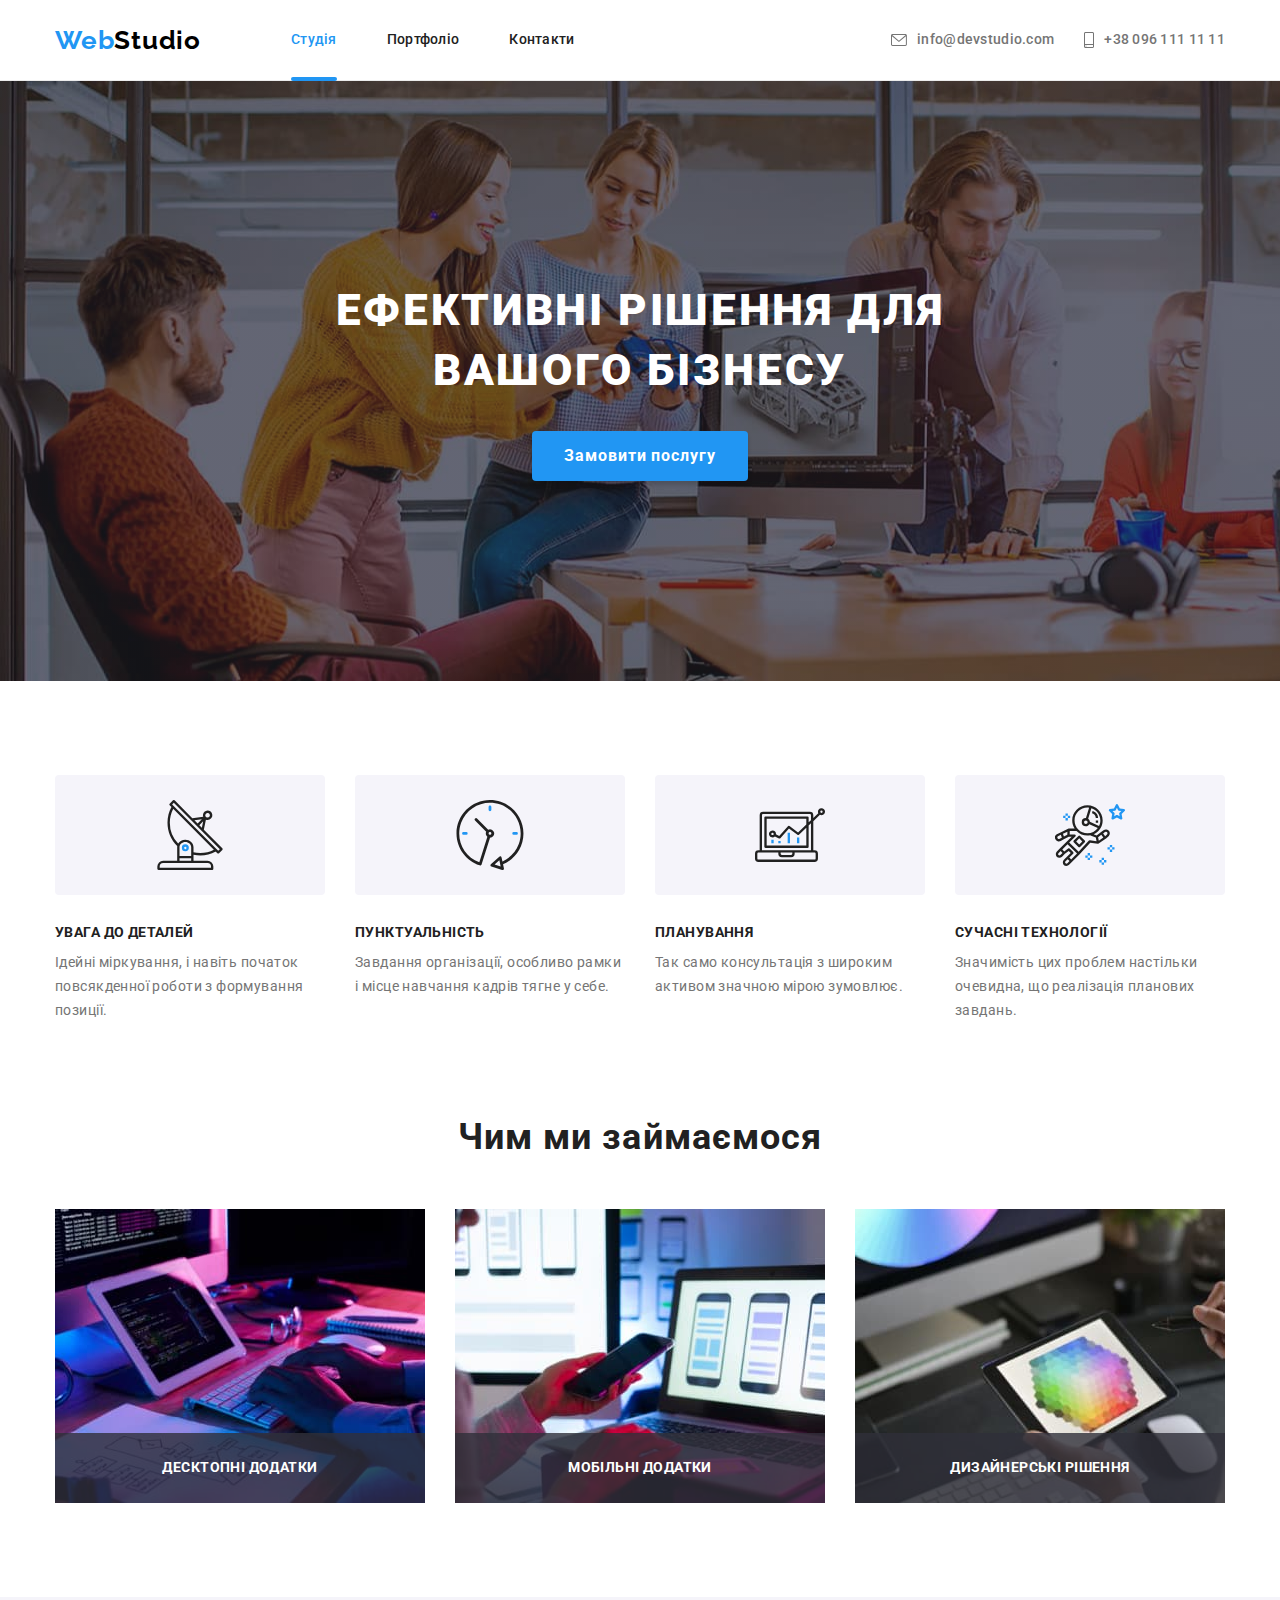
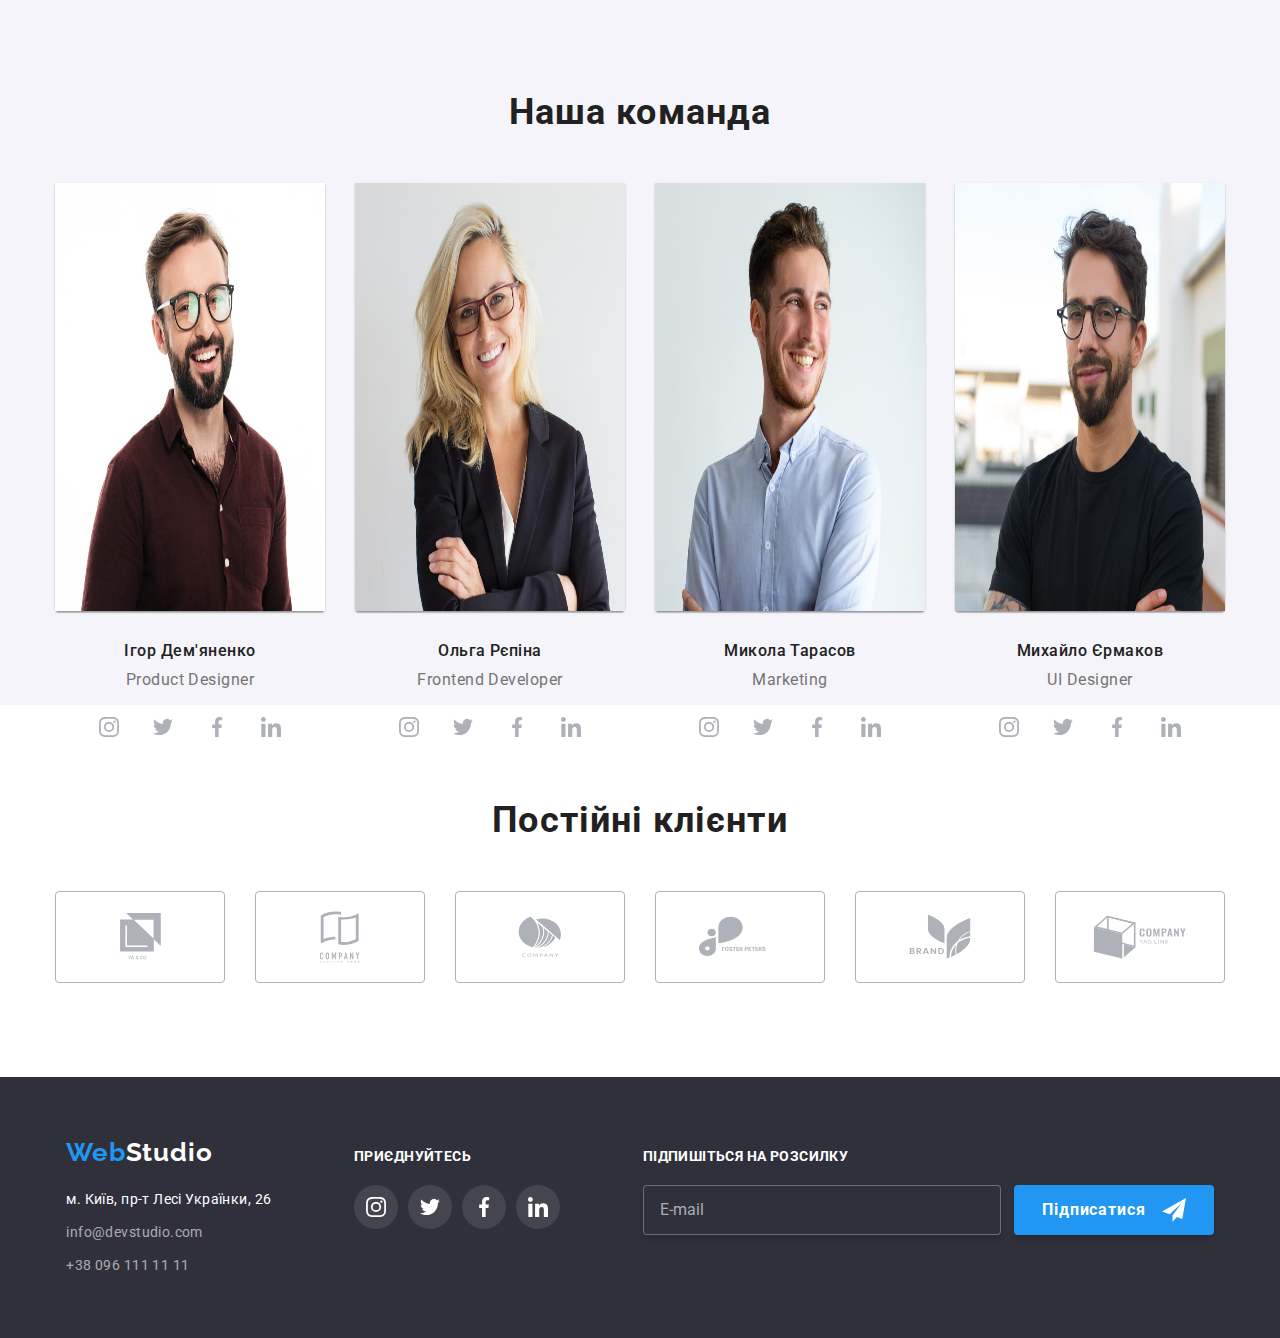
==== commit bb063a8b: "Адаптована модалка та Портфоліо" ====
--- a/index.html
+++ b/index.html
@@ -39,13 +39,26 @@
                                 <use href="./images/icons.svg#icon-smartphone"></use>
                             </svg>+38 096 111 11 11</a></li>
                     </ul>
-                    <ul class="menu-social"></ul>
+                    <ul class="menu-social">
+                        <li class="menu-social__item">
+                            <a class="menu-social__link" href="#">Instagram</a>
+                        </li>
+                        <li class="menu-social__item">
+                            <a class="menu-social__link" href="#">Twitter</a>
+                        </li>
+                        <li class="menu-social__item">
+                            <a class="menu-social__link" href="#">Facebook</a>
+                        </li>
+                        <li class="menu-social__item">
+                            <a class="menu-social__link" href="#">Linkedin</a>
+                        </li>
+                    </ul>
                 </div>
             </div>
-            <button type="button" class="menu__button js-open-menu is-open" data-menu-button aria-expanded="false" aria-controls="js-menu-container">
+            <button type="button" class="menu__button js-open-menu is-open" aria-expanded="false" aria-controls="js-menu-container">
                 <svg class="menu-icon" width="40" height="40" aria-label="Перемикач мобільного меню">
+                    <use class="icon-menu" href="./images/icons.svg#icon-menu"></use>
                     <use class="icon-close" href="./images/icons.svg#icon-close"></use>
-                    <use class="icon-menu" href="./images/icons.svg#icon-menu"></use>
                 </svg>
             </button>
         </div>
@@ -421,7 +434,7 @@
                 <label class="modal-form__check">
                     <input type="checkbox" name="chek-contract" value="yes" class="modal-form__field--check">
                     <svg class="modal-form__logo--check" width="16" height="15"><use href="./images/icons.svg#icon-icon-check"></use></svg>
-                    <span>Погоджуюся з розсилкою та приймаю
+                    <span class="check-text">Погоджуюся з розсилкою та приймаю
                     <a href="#" target="_blank" class="modal-form__link">Умови договору</a></span>
                 </label>
                 <button type="submit" class="modal-form__button">Відправити</button>
@@ -430,6 +443,5 @@
     </div>
     <script src="./js/modal.js"></script>
     <script src="./js/menu.js"></script>
-    <script src="./js/form.js"></script>
 </body>     
 </html>--- a/css/main.min.css
+++ b/css/main.min.css
@@ -1 +1 @@
-/*! modern-normalize v1.1.0 | MIT License | https://github.com/sindresorhus/modern-normalize */*,::before,::after{-webkit-box-sizing:border-box;box-sizing:border-box}html{line-height:1.15;-webkit-text-size-adjust:100%;-moz-tab-size:4;-o-tab-size:4;tab-size:4}body{margin:0;font-family:system-ui,-apple-system,"Segoe UI",Roboto,Helvetica,Arial,sans-serif,"Apple Color Emoji","Segoe UI Emoji"}hr{height:0;color:inherit}abbr[title]{-webkit-text-decoration:underline dotted;text-decoration:underline dotted}b,strong{font-weight:bolder}code,kbd,samp,pre{font-family:ui-monospace,SFMono-Regular,Consolas,"Liberation Mono",Menlo,monospace;font-size:1em}small{font-size:80%}sub,sup{font-size:75%;line-height:0;position:relative;vertical-align:baseline}sub{bottom:-0.25em}sup{top:-0.5em}table{text-indent:0;border-color:inherit}button,input,optgroup,select,textarea{font-family:inherit;font-size:100%;line-height:1.15;margin:0}button,select{text-transform:none}button,[type=button],[type=reset],[type=submit]{-webkit-appearance:button}::-moz-focus-inner{border-style:none;padding:0}:-moz-focusring{outline:1px dotted ButtonText}:-moz-ui-invalid{box-shadow:none}legend{padding:0}progress{vertical-align:baseline}::-webkit-inner-spin-button,::-webkit-outer-spin-button{height:auto}[type=search]{-webkit-appearance:textfield;outline-offset:-2px}::-webkit-search-decoration{-webkit-appearance:none}::-webkit-file-upload-button{-webkit-appearance:button;font:inherit}summary{display:list-item}html{-webkit-box-sizing:border-box;box-sizing:border-box}*,*::before,*::after{-webkit-box-sizing:inherit;box-sizing:inherit}body{font-family:"Roboto",sans-serif;background-color:#fff;color:#757575}ul{list-style:none}a{text-decoration:none}p,h1,h2,h3,h4,h5,h6{margin:0}ul,ol{margin:0;padding-left:0}img{display:block;max-width:100%}.container{margin:0 auto;padding:0 15px}@media screen and (min-width: 480px){.container{width:480px}}@media screen and (min-width: 768px){.container{width:768px}}@media screen and (min-width: 1200px){.container{width:1200px}}@media screen and (min-width: 480px){.section-withoutname{padding-top:60px;padding-bottom:60px}}@media screen and (min-width: 768px){.section-withoutname{padding-top:60px;padding-bottom:60px}}@media screen and (min-width: 1200px){.section-withoutname{padding-top:94px;padding-bottom:0px}}@media screen and (max-width: 767px){.section{padding:60px 0}}@media screen and (min-width: 768px){.section{padding:60px 0}}@media screen and (min-width: 1200px){.section{padding:94px 0}}@media screen and (max-width: 1199px){.section.mobile-hidden{padding:0px}}@media screen and (min-width: 1200px){.section.mobile-hidden{padding:94px 0}}.section-color{background-color:#f5f4fa}.section-title{font-style:normal;font-weight:700;font-size:36px;line-height:1.17;text-align:center;letter-spacing:.03em;color:#212121;margin-bottom:50px;margin-top:0;padding:0}@media screen and (min-width: 480px){.position-list{display:-webkit-box;display:-ms-flexbox;display:flex;gap:30px;-ms-flex-wrap:wrap;flex-wrap:wrap;-webkit-box-pack:center;-ms-flex-pack:center;justify-content:center}}@media screen and (min-width: 768px){.position-list{display:-webkit-box;display:-ms-flexbox;display:flex;gap:30px;-ms-flex-wrap:wrap;flex-wrap:wrap;-webkit-box-pack:center;-ms-flex-pack:center;justify-content:center}}@media screen and (min-width: 1200px){.position-list{display:-webkit-box;display:-ms-flexbox;display:flex;gap:30px;-ms-flex-wrap:wrap;flex-wrap:wrap;-webkit-box-pack:center;-ms-flex-pack:center;justify-content:center}}@media screen and (max-width: 1199px){.position-list.mobile-hidden{display:none;padding:0}}@media screen and (max-width: 1199px){.section-title.mobile-hidden{position:absolute;white-space:nowrap;height:1px;width:1px;border:0;overflow:hidden;clip:rect(0 0 0 0);padding:0;margin:-1px;-webkit-clip-path:inset(50%);clip-path:inset(50%)}}.header{border-bottom-width:1px;border-bottom-style:solid;border-bottom-color:#ececec}@media screen and (min-width: 768px){.header{padding-top:0;padding-bottom:0}}@media screen and (min-width: 480px){.header-container{display:-webkit-box;display:-ms-flexbox;display:flex;-webkit-box-align:center;-ms-flex-align:center;align-items:center;-webkit-box-pack:justify;-ms-flex-pack:justify;justify-content:space-between}}@media screen and (min-width: 768px){.header-container{display:-webkit-box;display:-ms-flexbox;display:flex;-webkit-box-align:center;-ms-flex-align:center;align-items:center;-webkit-box-pack:justify;-ms-flex-pack:justify;justify-content:space-between}}@media screen and (min-width: 1200px){.header-container{display:-webkit-box;display:-ms-flexbox;display:flex;-webkit-box-align:center;-ms-flex-align:center;align-items:center;-webkit-box-pack:justify;-ms-flex-pack:justify;justify-content:space-between}}@media screen and (min-width: 768px){.menu{display:-webkit-box;display:-ms-flexbox;display:flex;-webkit-box-pack:justify;-ms-flex-pack:justify;justify-content:space-between;margin-left:90px;width:100vw}}@media screen and (min-width: 480px){.menu .nav{display:none}}@media screen and (min-width: 768px){.menu .nav{display:block}}.menu__button{display:block;margin:0;padding:0;background-color:rgba(0,0,0,0);border:none;fill:#212121}@media screen and (min-width: 480px){.menu__button .icon-close{display:none}}@media screen and (min-width: 480px){.menu__button.is-open .icon-close{display:block}}@media screen and (min-width: 480px){.menu__button.is-open .icon-menu{display:none}}.header-logo{font-family:"Raleway",sans-serif;font-style:normal;font-weight:700;font-size:26px;line-height:1.19;letter-spacing:.03em;color:#000}@media screen and (min-width: 480px){.header-logo{padding:16px 0}}.header-logo__color{color:#2196f3}@media screen and (min-width: 768px){.nav{margin-right:96px}}@media screen and (min-width: 768px){.nav{margin-right:0}}.site-nav{display:-webkit-box;display:-ms-flexbox;display:flex;-webkit-box-align:center;-ms-flex-align:center;align-items:center;gap:50px}.site-nav__item{display:block;position:relative}.site-nav__link{display:block;font-style:normal;font-weight:500;font-size:14px;line-height:1.14;letter-spacing:.02em;padding-top:32px;padding-bottom:32px;-webkit-transition-property:color;transition-property:color;-webkit-transition-duration:250ms;transition-duration:250ms;-webkit-transition-timing-function:cubic-bezier(0.4, 0, 0.2, 1);transition-timing-function:cubic-bezier(0.4, 0, 0.2, 1);color:#212121}.site-nav__link:hover,.site-nav__link:focus{color:#2196f3}.site-nav__link--current{color:#2196f3}.site-nav__link--current::after{content:"";position:absolute;display:block;width:100%;height:4px;background-color:#2196f3;border-radius:2px;bottom:-1px}@media screen and (min-width: 480px){.menu-contacts{display:none}}@media screen and (min-width: 768px){.menu-contacts{display:-webkit-box;display:-ms-flexbox;display:flex;-webkit-box-align:center;-ms-flex-align:center;align-items:center}}@media screen and (min-width: 1200px){.contacts{display:-webkit-box;display:-ms-flexbox;display:flex;gap:30px}}.contacts__item:first-child{margin-bottom:10px}.contacts__link{font-weight:500;font-size:14px;line-height:1.14;letter-spacing:.02em;color:#757575;fill:#757575}@media screen and (min-width: 768px){.contacts__link{display:-webkit-box;display:-ms-flexbox;display:flex}}@media screen and (min-width: 1200px){.contacts__link{display:-webkit-box;display:-ms-flexbox;display:flex;-webkit-box-align:center;-ms-flex-align:center;align-items:center}}.contacts__link:hover,.contacts__link:focus{color:#2196f3;fill:#2196f3}.contacts__icon{fill:currentColor;margin-right:10px;-webkit-transition-property:fill;transition-property:fill;-webkit-transition-duration:250ms;transition-duration:250ms;-webkit-transition-timing-function:cubic-bezier(0.4, 0, 0.2, 1);transition-timing-function:cubic-bezier(0.4, 0, 0.2, 1)}.menu__button{margin:0;padding:0;background-color:rgba(0,0,0,0);border:none;fill:#212121}@media screen and (min-width: 480px){.menu__button{display:-webkit-box;display:-ms-flexbox;display:flex}}@media screen and (min-width: 768px){.menu__button{display:none}}.hero-overlay{max-width:1600px;margin-left:auto;margin-right:auto;background-image:-webkit-gradient(linear, left top, right top, from(rgba(47, 48, 58, 0.4)), to(rgba(47, 48, 58, 0.4))),url(../images/hero.jpg);background-image:linear-gradient(to right, rgba(47, 48, 58, 0.4), rgba(47, 48, 58, 0.4)),url(../images/hero.jpg);background-color:#c4c4c4;background-size:cover}.hero{max-width:696px;margin:0 auto;text-align:center;padding:200px 15px}.hero-title{font-style:normal;font-weight:900;font-size:44px;line-height:1.36;letter-spacing:.06em;text-transform:uppercase;color:#fff;margin:0px 0px 30px 0px}.hero-button{font-style:normal;font-weight:700;font-size:16px;line-height:1.88;text-align:center;letter-spacing:.06em;background-color:#2196f3;color:#fff;padding:10px 32px;-webkit-box-shadow:0px 4px 4px rgba(0,0,0,.15);box-shadow:0px 4px 4px rgba(0,0,0,.15);-webkit-transition-property:background-color;transition-property:background-color;-webkit-transition-duration:time-250;transition-duration:time-250;-webkit-transition-timing-function:cubic-bezier(0.4, 0, 0.2, 1);transition-timing-function:cubic-bezier(0.4, 0, 0.2, 1)}.hero-button:hover,.hero-button:focus{background-color:#188ce8}.hero-button{font-family:inherit;cursor:pointer;border:rgba(0,0,0,0);border-radius:4px}.visually-hidden{position:absolute;white-space:nowrap;height:1px;width:1px;border:0;overflow:hidden;clip:rect(0 0 0 0);padding:0;margin:-1px;-webkit-clip-path:inset(50%);clip-path:inset(50%)}.advantages-box{background-color:#f5f4fa;height:120px;border-radius:4px;margin-bottom:30px;-webkit-box-pack:center;-ms-flex-pack:center;justify-content:center;-webkit-box-align:center;-ms-flex-align:center;align-items:center}@media screen and (min-width: 480px){.advantages-box{display:-webkit-box;display:-ms-flexbox;display:flex;width:450px;text-align:center}}@media screen and (min-width: 768px){.advantages-box{display:-webkit-box;display:-ms-flexbox;display:flex;margin-right:auto;margin-left:auto;width:354px}}@media screen and (min-width: 1200px){.advantages-box{display:-webkit-box;display:-ms-flexbox;display:flex;margin-right:auto;margin-left:auto;width:270px}}.advantages-title{font-style:normal;font-weight:700;font-size:14px;line-height:1.14;letter-spacing:.03em;text-transform:uppercase;color:#212121;padding:0;margin-top:0;margin-bottom:10px}@media screen and (min-width: 480px){.advantages-title{text-align:center}}@media screen and (min-width: 768px){.advantages-title{text-align:left}}.advantages-paragraph{font-size:14px;line-height:1.71;letter-spacing:.03em;color:#757575}@media screen and (min-width: 480px){.advantages-paragraph{margin-right:auto;margin-left:auto;max-width:450px}}@media screen and (min-width: 768px){.advantages-paragraph{margin-right:auto;margin-left:auto;max-width:354px}}@media screen and (min-width: 1200px){.advantages-paragraph{margin-right:auto;margin-left:auto;max-width:270px}}.product{position:relative}.product-thumb{display:-webkit-box;display:-ms-flexbox;display:flex;-webkit-box-pack:center;-ms-flex-pack:center;justify-content:center;-webkit-box-align:center;-ms-flex-align:center;align-items:center;position:absolute;bottom:0;width:100%;height:70px;background-color:rgba(47,48,58,.8)}.product-name{position:absolute;font-weight:700;font-size:14px;line-height:1.14;letter-spacing:.03em;text-transform:uppercase;color:#fff}.socialnet-card{background-color:#fff;border-radius:0 0 4px 4px;-webkit-box-shadow:0px 1px 3px rgba(0,0,0,.12),0px 1px 1px rgba(0,0,0,.14),0px 2px 1px rgba(0,0,0,.2);box-shadow:0px 1px 3px rgba(0,0,0,.12),0px 1px 1px rgba(0,0,0,.14),0px 2px 1px rgba(0,0,0,.2)}@media screen and (min-width: 480px){.socialnet-card{width:450px;height:622px}.socialnet-card:not(:last-child){margin-bottom:30px}}@media screen and (min-width: 768px){.socialnet-card{width:354px;height:536px}.socialnet-card:not(:last-child){margin-bottom:0px}}@media screen and (min-width: 1200px){.socialnet-card{width:270px;height:428px}}.socialnet-card .socialnet{padding:30px 0}.socialnet-card .socialnet-name{font-style:normal;font-weight:500;font-size:16px;line-height:1.19;text-align:center;letter-spacing:.03em;color:#212121;margin-bottom:10px}.socialnet-card .socialnet-subname{font-size:16px;line-height:1.19;text-align:center;letter-spacing:.03em;color:#757575;margin-bottom:16px}.socialnet-card .socialnet__list{display:-webkit-box;display:-ms-flexbox;display:flex;gap:10px;-webkit-box-pack:center;-ms-flex-pack:center;justify-content:center}.socialnet-card .socialnet__link{display:-webkit-box;display:-ms-flexbox;display:flex;width:44px;height:44px;background-color:rgba(255,255,255,.1);border-radius:50%;fill:#afb1b8;-webkit-box-pack:center;-ms-flex-pack:center;justify-content:center;-webkit-box-align:center;-ms-flex-align:center;align-items:center;-webkit-transition-property:background-color,fill;transition-property:background-color,fill;-webkit-transition-duration:250ms;transition-duration:250ms;-webkit-transition-timing-function:cubic-bezier(0.4, 0, 0.2, 1);transition-timing-function:cubic-bezier(0.4, 0, 0.2, 1)}.socialnet-card .socialnet__link:hover,.socialnet-card .socialnet__link:focus{background-color:#2196f3;fill:#fff}.socialnet-card .socialnet__logo{color:currentColor}.client__link{border:1px solid #afb1b8;border-radius:4px;height:92px;fill:#afb1b8;-webkit-box-pack:center;-ms-flex-pack:center;justify-content:center;-webkit-box-align:center;-ms-flex-align:center;align-items:center;-webkit-transition-property:border-color,fill;transition-property:border-color,fill;-webkit-transition-duration:250ms;transition-duration:250ms;-webkit-transition-timing-function:cubic-bezier(0.4, 0, 0.2, 1);transition-timing-function:cubic-bezier(0.4, 0, 0.2, 1)}.client__link:hover,.client__link:focus{border-color:#2196f3;fill:#2196f3}@media screen and (max-width: 767px){.client__link{display:-webkit-box;display:-ms-flexbox;display:flex;min-width:210px}}@media screen and (min-width: 768px){.client__link{display:-webkit-box;display:-ms-flexbox;display:flex;min-width:226px}}@media screen and (min-width: 1200px){.client__link{min-width:170px}}.client__logo{color:currentColor}.backdrop{position:fixed;top:0;left:0;width:100%;height:100%;background-color:rgba(0,0,0,.2);opacity:1;visibility:visible;-webkit-transition:opacity 250ms cubic-bezier(0.4, 0, 0.2, 1),visibility 250ms cubic-bezier(0.4, 0, 0.2, 1);transition:opacity 250ms cubic-bezier(0.4, 0, 0.2, 1),visibility 250ms cubic-bezier(0.4, 0, 0.2, 1)}.backdrop.is-hidden{opacity:0;pointer-events:none;visibility:hidden}.modal-window{position:absolute;top:50%;left:50%;-webkit-transform:translate(-50%, -50%) scale(1);transform:translate(-50%, -50%) scale(1);-webkit-transition:-webkit-transform 250ms cubic-bezier(0.4, 0, 0.2, 1);transition:-webkit-transform 250ms cubic-bezier(0.4, 0, 0.2, 1);transition:transform 250ms cubic-bezier(0.4, 0, 0.2, 1);transition:transform 250ms cubic-bezier(0.4, 0, 0.2, 1), -webkit-transform 250ms cubic-bezier(0.4, 0, 0.2, 1);min-width:528px;min-height:581px;border-radius:4px;padding:40px;background-color:#fff;-webkit-box-shadow:0px 1px 3px rgba(0,0,0,.12),0px 1px 1px rgba(0,0,0,.14),0px 2px 1px rgba(0,0,0,.2);box-shadow:0px 1px 3px rgba(0,0,0,.12),0px 1px 1px rgba(0,0,0,.14),0px 2px 1px rgba(0,0,0,.2)}.backdrop.is-hidden .modal-window{-webkit-transform:translate(-50%, -50%) scale(0.9);transform:translate(-50%, -50%) scale(0.9)}.modal-closebutton{display:-webkit-box;display:-ms-flexbox;display:flex;-webkit-box-align:center;-ms-flex-align:center;align-items:center;-webkit-box-pack:center;-ms-flex-pack:center;justify-content:center;position:absolute;border-radius:50%;width:30px;height:30px;top:8px;right:8px;padding:0;cursor:pointer;border:1px solid rgba(0,0,0,.1);background-color:rgba(0,0,0,0)}.modal-closebutton__img{display:block;fill:#000;-webkit-transition-property:fill;transition-property:fill;-webkit-transition-duration:250ms;transition-duration:250ms;-webkit-transition-timing-function:cubic-bezier(0.4, 0, 0.2, 1);transition-timing-function:cubic-bezier(0.4, 0, 0.2, 1)}.modal-closebutton:hover .modal-closebutton__img,.modal-closebutton:focus .modal-closebutton__img{fill:#2196f3}.modal-window__name{display:block;font-size:20px;line-height:1.15;text-align:center;letter-spacing:.03em;color:#212121}.modal-form{margin-top:12px;display:block}.modal-form__field{position:relative;display:-webkit-box;display:-ms-flexbox;display:flex;-webkit-box-orient:vertical;-webkit-box-direction:normal;-ms-flex-direction:column;flex-direction:column;gap:4px}.modal-form__field--text{margin-bottom:10px}.modal-form__field--textarea{margin-bottom:20px}.modal-form__field--check{margin-top:20px;position:absolute;white-space:nowrap;height:1px;width:1px;border:0;overflow:hidden;clip:rect(0 0 0 0);padding:0;margin:-1px;-webkit-clip-path:inset(50%);clip-path:inset(50%)}.modal-form__label{font-size:12px;line-height:1.17;letter-spacing:.01em}.modal-form__label--check{display:-webkit-box;display:-ms-flexbox;display:flex;-webkit-box-align:center;-ms-flex-align:center;align-items:center;font-size:14px;line-height:1.71;letter-spacing:.03em;color:#757575}.modal-form__input{display:block;width:448px;height:40px;border-radius:4px;border:1px solid rgba(33,33,33,.2);padding:14px 16px 14px 42px;outline:none;-webkit-transition-property:border-color;transition-property:border-color;-webkit-transition-duration:250ms;transition-duration:250ms;-webkit-transition-timing-function:cubic-bezier(0.4, 0, 0.2, 1);transition-timing-function:cubic-bezier(0.4, 0, 0.2, 1)}.modal-form__input:focus{border-color:#2196f3}.modal-form__logo{position:absolute;top:calc(8px + 50%);left:15px;-webkit-transform:translateY(-50%);transform:translateY(-50%);fill:#212121;-webkit-transition-property:fill;transition-property:fill;-webkit-transition-duration:250ms;transition-duration:250ms;-webkit-transition-timing-function:cubic-bezier(0.4, 0, 0.2, 1);transition-timing-function:cubic-bezier(0.4, 0, 0.2, 1)}.modal-form__logo--check{display:inline-block;margin-left:12px;margin-right:8px;background-color:#fff;border:2px solid #212121;border-radius:2px;cursor:pointer;-webkit-transition-property:background-color;transition-property:background-color;-webkit-transition-duration:250ms;transition-duration:250ms;-webkit-transition-timing-function:cubic-bezier(0.4, 0, 0.2, 1);transition-timing-function:cubic-bezier(0.4, 0, 0.2, 1)}.modal-form__input:focus+.modal-form__logo{fill:#2196f3}.modal-form__textarea{font-size:12px;line-height:1.17;letter-spacing:.01em;height:120px;resize:none;border-radius:4px;border:1px solid rgba(33,33,33,.2);padding:12px 16px;outline:none;-webkit-transition-property:border-color;transition-property:border-color;-webkit-transition-duration:250ms;transition-duration:250ms;-webkit-transition-timing-function:cubic-bezier(0.4, 0, 0.2, 1);transition-timing-function:cubic-bezier(0.4, 0, 0.2, 1)}.modal-form__textarea:focus{border-color:#2196f3}.modal-form__textarea::-webkit-input-placeholder{color:rgba(117,117,117,.5);font-size:12px;line-height:14px;letter-spacing:.01em}.modal-form__textarea::-moz-placeholder{color:rgba(117,117,117,.5);font-size:12px;line-height:14px;letter-spacing:.01em}.modal-form__textarea:-ms-input-placeholder{color:rgba(117,117,117,.5);font-size:12px;line-height:14px;letter-spacing:.01em}.modal-form__textarea::-ms-input-placeholder{color:rgba(117,117,117,.5);font-size:12px;line-height:14px;letter-spacing:.01em}.modal-form__textarea::placeholder{color:rgba(117,117,117,.5);font-size:12px;line-height:14px;letter-spacing:.01em}.modal-form__field--check:checked+.modal-form__logo--check{display:inline-block;margin-left:12px;margin-right:8px;background-color:#2196f3;border-radius:2px;border-color:#2196f3}.modal-form__link{color:#2196f3;-webkit-text-decoration:underline 1px;text-decoration:underline 1px}.modal-form__button{display:block;margin-top:30px;margin-left:auto;margin-right:auto;font-size:16px;line-height:1.88;-webkit-box-align:center;-ms-flex-align:center;align-items:center;text-align:center;letter-spacing:.06em;padding:0;width:200px;height:50px;background-color:#2196f3;border-radius:4px;-webkit-box-shadow:0px 4px 4px rgba(0,0,0,.15);box-shadow:0px 4px 4px rgba(0,0,0,.15);color:#fff;border-color:rgba(0,0,0,0);-webkit-transition-property:background-color;transition-property:background-color;-webkit-transition-duration:250ms;transition-duration:250ms;-webkit-transition-timing-function:cubic-bezier(0.4, 0, 0.2, 1);transition-timing-function:cubic-bezier(0.4, 0, 0.2, 1)}.modal-form__button:hover,.modal-form__button:focus{background-color:#188ce8;cursor:pointer}.filtr{display:-webkit-box;display:-ms-flexbox;display:flex;gap:8px}@media screen and (min-width: 480px){.filtr{-ms-flex-wrap:wrap;flex-wrap:wrap;-webkit-box-pack:start;-ms-flex-pack:start;justify-content:flex-start;margin-bottom:40px;row-gap:15px}}@media screen and (min-width: 768px){.filtr{-ms-flex-wrap:nowrap;flex-wrap:nowrap;-webkit-box-pack:center;-ms-flex-pack:center;justify-content:center;margin-bottom:30px;row-gap:0}}@media screen and (min-width: 768px){.filtr{margin-bottom:50px}}.filtr__button{font-style:normal;font-weight:500;font-size:16px;line-height:1.62;text-align:center;letter-spacing:.03em;background-color:#f5f4fa;color:#212121;padding:6px 22px;-webkit-transition-property:color,background-color,-webkit-box-shadow;transition-property:color,background-color,-webkit-box-shadow;transition-property:color,background-color,box-shadow;transition-property:color,background-color,box-shadow,-webkit-box-shadow;-webkit-transition-duration:250ms;transition-duration:250ms;-webkit-transition-timing-function:cubic-bezier(0.4, 0, 0.2, 1);transition-timing-function:cubic-bezier(0.4, 0, 0.2, 1)}.filtr__button:hover,.filtr__button:focus{background-color:#2196f3;color:#fff;-webkit-box-shadow:0px 3px 1px rgba(0,0,0,.1),0px 1px 2px rgba(0,0,0,.08),0px 2px 2px rgba(0,0,0,.12);box-shadow:0px 3px 1px rgba(0,0,0,.1),0px 1px 2px rgba(0,0,0,.08),0px 2px 2px rgba(0,0,0,.12)}.filtr__button{font-family:inherit;cursor:pointer;border:rgba(0,0,0,0);border-radius:4px}.products{display:-webkit-box;display:-ms-flexbox;display:flex;-ms-flex-wrap:wrap;flex-wrap:wrap;gap:30px}@media screen and (min-width: 768px){.products-item{-ms-flex-preferred-size:calc((100% - 60px)/2);flex-basis:calc((100% - 60px)/2)}.products-item:nth-child(2n){margin-right:0}}@media screen and (min-width: 1200px){.products-item{-ms-flex-preferred-size:calc((100% - 90px)/3);flex-basis:calc((100% - 90px)/3)}.products-item:nth-child(3n){margin-right:0}}.products-box__link{display:block;position:relative;-webkit-transition-property:-webkit-box-shadow;transition-property:-webkit-box-shadow;transition-property:box-shadow;transition-property:box-shadow, -webkit-box-shadow;-webkit-transition-duration:250ms;transition-duration:250ms;-webkit-transition-timing-function:cubic-bezier(0.4, 0, 0.2, 1);transition-timing-function:cubic-bezier(0.4, 0, 0.2, 1)}@media screen and (min-width: 480px){.products-box__link{width:450px}}@media screen and (min-width: 768px){.products-box__link{width:354px}}@media screen and (min-width: 1200px){.products-box__link{width:370px}}.products-box__link:hover,.products-box__link:focus{-webkit-box-shadow:0px 1px 1px rgba(0,0,0,.12),0px 4px 4px rgba(0,0,0,.06),1px 4px 6px rgba(0,0,0,.16);box-shadow:0px 1px 1px rgba(0,0,0,.12),0px 4px 4px rgba(0,0,0,.06),1px 4px 6px rgba(0,0,0,.16)}.products-box__link:hover .products-box__text,.products-box__link:focus .products-box__text{content:"";-webkit-transform:translateY(0%);transform:translateY(0%)}.products-box__thumb{display:block;position:relative;overflow:hidden}@media screen and (min-width: 480px){.products-box__thumb{width:450px;height:294px}}@media screen and (min-width: 768px){.products-box__thumb{width:354px;height:294px}}@media screen and (min-width: 1200px){.products-box__thumb{width:370px;height:294px}}.products-box__text{display:block;position:absolute;background-color:rgba(33,150,243,.9);height:294px;font-size:18px;line-height:1.56;letter-spacing:.03em;color:#fff;-webkit-transform:translateY(101%);transform:translateY(101%);-webkit-transition-property:-webkit-transform;transition-property:-webkit-transform;transition-property:transform;transition-property:transform, -webkit-transform;-webkit-transition-duration:250ms;transition-duration:250ms;-webkit-transition-timing-function:cubic-bezier(0.4, 0, 0.2, 1);transition-timing-function:cubic-bezier(0.4, 0, 0.2, 1)}@media screen and (min-width: 480px){.products-box__text{width:450px;padding:77px 24px}}@media screen and (min-width: 768px){.products-box__text{width:354px;padding:49px 24px 77px}}@media screen and (min-width: 1200px){.products-box__text{width:370px;padding:63px 24px}}.products-box__name{padding:20px 24px;border-left:1px solid #eee;border-bottom:1px solid #eee;border-right:1px solid #eee}.products-box__title{font-style:normal;font-weight:700;font-size:18px;line-height:2;letter-spacing:.06em;color:#212121;margin-bottom:4px}.products-box__subtitle{font-style:normal;font-size:16px;line-height:1.88;letter-spacing:.03em;color:#757575}.footer{background-color:#2f303a;padding:60px 0}@media screen and (min-width: 1200px){.footer-position{display:-webkit-box;display:-ms-flexbox;display:flex;gap:93px;-webkit-box-align:baseline;-ms-flex-align:baseline;align-items:baseline}}@media screen and (min-width: 768px){.footer-position{display:-webkit-box;display:-ms-flexbox;display:flex;gap:60px;-ms-flex-pack:distribute;justify-content:space-around;-ms-flex-wrap:wrap;flex-wrap:wrap;-webkit-box-align:baseline;-ms-flex-align:baseline;align-items:baseline}}@media screen and (min-width: 480px){.footer-one{text-align:center;margin-bottom:60px}}@media screen and (min-width: 768px){.footer-one{text-align:center;margin-bottom:0px}}@media screen and (min-width: 1200px){.footer-one{text-align:left}}.footer-logo{display:inline-block;font-family:"Raleway",sans-serif;font-style:normal;font-weight:700;font-size:26px;line-height:1.19;letter-spacing:.03em;color:#fff;margin-bottom:20px}.footer-logo__color{color:#2196f3}.footer-contacts__item:not(:last-child){margin-bottom:9px}.footer-contacts__link{font-style:normal;font-size:14px;line-height:1.71;letter-spacing:.03em;-webkit-transition-property:color;transition-property:color;-webkit-transition-duration:250ms;transition-duration:250ms;-webkit-transition-timing-function:cubic-bezier(0.4, 0, 0.2, 1);transition-timing-function:cubic-bezier(0.4, 0, 0.2, 1)}.footer-contacts__link--color1{color:#fff}.footer-contacts__link--color2{color:rgba(255,255,255,.6)}.footer-contacts__link:hover,.footer-contacts__link:focus{color:#2196f3}@media screen and (min-width: 480px){.footer-two{text-align:center;margin-bottom:60px}}@media screen and (min-width: 768px){.footer-two{text-align:center;margin-bottom:0px}}@media screen and (min-width: 1200px){.footer-two{text-align:left}}.footer-title{display:block;font-weight:700;font-size:14px;line-height:1.14;letter-spacing:.03em;text-transform:uppercase;color:#fff;margin-bottom:20px}.footer-socialnet{display:-webkit-box;display:-ms-flexbox;display:flex;gap:10px}@media screen and (min-width: 480px){.footer-socialnet{-webkit-box-pack:center;-ms-flex-pack:center;justify-content:center}}.footer-socialnet__link{display:-webkit-box;display:-ms-flexbox;display:flex;width:44px;height:44px;background-color:rgba(255,255,255,.1);fill:#fff;border-radius:50%;-webkit-box-pack:center;-ms-flex-pack:center;justify-content:center;-webkit-box-align:center;-ms-flex-align:center;align-items:center;-webkit-transition-property:background-color;transition-property:background-color;-webkit-transition-duration:250ms;transition-duration:250ms;-webkit-transition-timing-function:cubic-bezier(0.4, 0, 0.2, 1);transition-timing-function:cubic-bezier(0.4, 0, 0.2, 1)}.footer-socialnet__link:hover,.footer-socialnet__link:focus{background-color:#2196f3}@media screen and (min-width: 480px){.footer-three{text-align:center}}@media screen and (min-width: 768px){.footer-three{text-align:center}}@media screen and (min-width: 1200px){.footer-three{text-align:left}}.footer-form__input{padding:15px 16px;height:50px;border-radius:4px;border:1px solid rgba(255,255,255,.3);background-color:#2f303a;color:#fff;-webkit-box-shadow:0px 4px 4px rgba(0,0,0,.15);box-shadow:0px 4px 4px rgba(0,0,0,.15);outline:none;-webkit-transition-property:border-color;transition-property:border-color;-webkit-transition-duration:250ms;transition-duration:250ms;-webkit-transition-timing-function:cubic-bezier(0.4, 0, 0.2, 1);transition-timing-function:cubic-bezier(0.4, 0, 0.2, 1)}.footer-form__input::-webkit-input-placeholder{color:rgba(255,255,255,.6)}.footer-form__input::-moz-placeholder{color:rgba(255,255,255,.6)}.footer-form__input:-ms-input-placeholder{color:rgba(255,255,255,.6)}.footer-form__input::-ms-input-placeholder{color:rgba(255,255,255,.6)}.footer-form__input::placeholder{color:rgba(255,255,255,.6)}.footer-form__input:focus{border-color:#2196f3}@media screen and (min-width: 480px){.footer-form__input{display:block;margin-bottom:20px;width:450px}}@media screen and (min-width: 768px){.footer-form__input{display:block;margin-bottom:20px}}@media screen and (min-width: 1200px){.footer-form__input{display:inline;margin-bottom:0px;width:358px}}.footer-form__button{position:relative;font-style:normal;font-weight:700;font-size:16px;line-height:1.88;-webkit-box-align:center;-ms-flex-align:center;align-items:center;text-align:left;letter-spacing:.06em;color:#fff;background-color:#2196f3;border-radius:4px;padding:10px 28px;cursor:pointer;border:rgba(0,0,0,0);-webkit-box-shadow:0px 4px 4px rgba(0,0,0,.15);box-shadow:0px 4px 4px rgba(0,0,0,.15);width:200px;margin-left:9px;-webkit-transition-property:background-color;transition-property:background-color;-webkit-transition-duration:250ms;transition-duration:250ms;-webkit-transition-timing-function:cubic-bezier(0.4, 0, 0.2, 1);transition-timing-function:cubic-bezier(0.4, 0, 0.2, 1)}.footer-form__button:hover,.footer-form__button:focus{background-color:#188ce8}.footer-form__logo{position:absolute;top:50%;right:28px;-webkit-transform:translateY(-50%);transform:translateY(-50%)}/*# sourceMappingURL=main.min.css.map */+/*! modern-normalize v1.1.0 | MIT License | https://github.com/sindresorhus/modern-normalize */*,::before,::after{-webkit-box-sizing:border-box;box-sizing:border-box}html{line-height:1.15;-webkit-text-size-adjust:100%;-moz-tab-size:4;-o-tab-size:4;tab-size:4}body{margin:0;font-family:system-ui,-apple-system,"Segoe UI",Roboto,Helvetica,Arial,sans-serif,"Apple Color Emoji","Segoe UI Emoji"}hr{height:0;color:inherit}abbr[title]{-webkit-text-decoration:underline dotted;text-decoration:underline dotted}b,strong{font-weight:bolder}code,kbd,samp,pre{font-family:ui-monospace,SFMono-Regular,Consolas,"Liberation Mono",Menlo,monospace;font-size:1em}small{font-size:80%}sub,sup{font-size:75%;line-height:0;position:relative;vertical-align:baseline}sub{bottom:-0.25em}sup{top:-0.5em}table{text-indent:0;border-color:inherit}button,input,optgroup,select,textarea{font-family:inherit;font-size:100%;line-height:1.15;margin:0}button,select{text-transform:none}button,[type=button],[type=reset],[type=submit]{-webkit-appearance:button}::-moz-focus-inner{border-style:none;padding:0}:-moz-focusring{outline:1px dotted ButtonText}:-moz-ui-invalid{box-shadow:none}legend{padding:0}progress{vertical-align:baseline}::-webkit-inner-spin-button,::-webkit-outer-spin-button{height:auto}[type=search]{-webkit-appearance:textfield;outline-offset:-2px}::-webkit-search-decoration{-webkit-appearance:none}::-webkit-file-upload-button{-webkit-appearance:button;font:inherit}summary{display:list-item}html{-webkit-box-sizing:border-box;box-sizing:border-box}*,*::before,*::after{-webkit-box-sizing:inherit;box-sizing:inherit}body{font-family:"Roboto",sans-serif;background-color:#fff;color:#757575}ul{list-style:none}a{text-decoration:none}p,h1,h2,h3,h4,h5,h6{margin:0}ul,ol{margin:0;padding-left:0}img{display:block;max-width:100%;height:100%}.container{margin:0 auto;padding:0 15px}@media screen and (min-width: 480px){.container{width:480px}}@media screen and (min-width: 768px){.container{width:768px}}@media screen and (min-width: 1200px){.container{width:1200px}}@media screen and (min-width: 480px){.section-withoutname{padding-top:60px;padding-bottom:60px}}@media screen and (min-width: 768px){.section-withoutname{padding-top:60px;padding-bottom:60px}}@media screen and (min-width: 1200px){.section-withoutname{padding-top:94px;padding-bottom:0px}}@media screen and (max-width: 767px){.section{padding:60px 0}}@media screen and (min-width: 768px){.section{padding:60px 0}}@media screen and (min-width: 1200px){.section{padding:94px 0}}@media screen and (max-width: 1199px){.section.mobile-hidden{padding:0px}}@media screen and (min-width: 1200px){.section.mobile-hidden{padding:94px 0}}.section-color{background-color:#f5f4fa}.section-title{font-style:normal;font-weight:700;font-size:36px;line-height:1.17;text-align:center;letter-spacing:.03em;color:#212121;margin-bottom:50px;margin-top:0;padding:0}@media screen and (min-width: 480px){.position-list{display:-webkit-box;display:-ms-flexbox;display:flex;gap:30px;-ms-flex-wrap:wrap;flex-wrap:wrap;-webkit-box-pack:center;-ms-flex-pack:center;justify-content:center}}@media screen and (min-width: 768px){.position-list{display:-webkit-box;display:-ms-flexbox;display:flex;gap:30px;-ms-flex-wrap:wrap;flex-wrap:wrap;-webkit-box-pack:center;-ms-flex-pack:center;justify-content:center}}@media screen and (min-width: 1200px){.position-list{display:-webkit-box;display:-ms-flexbox;display:flex;gap:30px;-ms-flex-wrap:wrap;flex-wrap:wrap;-webkit-box-pack:center;-ms-flex-pack:center;justify-content:center}}@media screen and (max-width: 1199px){.position-list.mobile-hidden{display:none;padding:0}}@media screen and (max-width: 1199px){.section-title.mobile-hidden{position:absolute;white-space:nowrap;height:1px;width:1px;border:0;overflow:hidden;clip:rect(0 0 0 0);padding:0;margin:-1px;-webkit-clip-path:inset(50%);clip-path:inset(50%)}}.header{border-bottom-width:1px;border-bottom-style:solid;border-bottom-color:#ececec}@media screen and (min-width: 768px){.header{padding-top:0;padding-bottom:0}}@media screen and (min-width: 480px){.header-container{display:-webkit-box;display:-ms-flexbox;display:flex;-webkit-box-align:center;-ms-flex-align:center;align-items:center;-webkit-box-pack:justify;-ms-flex-pack:justify;justify-content:space-between}}@media screen and (min-width: 768px){.header-container{display:-webkit-box;display:-ms-flexbox;display:flex;-webkit-box-align:center;-ms-flex-align:center;align-items:center;-webkit-box-pack:justify;-ms-flex-pack:justify;justify-content:space-between}}@media screen and (min-width: 1200px){.header-container{display:-webkit-box;display:-ms-flexbox;display:flex;-webkit-box-align:center;-ms-flex-align:center;align-items:center;-webkit-box-pack:justify;-ms-flex-pack:justify;justify-content:space-between}}@media screen and (min-width: 480px){.menu{font-weight:500;letter-spacing:.02em}}@media screen and (min-width: 768px){.menu{display:-webkit-box;display:-ms-flexbox;display:flex;-webkit-box-pack:justify;-ms-flex-pack:justify;justify-content:space-between;margin-left:90px;width:100vw}}@media screen and (min-width: 480px){.nav{display:none}}@media screen and (min-width: 768px){.nav{display:block}}@media screen and (min-width: 480px){.menu.is-open{position:fixed;z-index:1;top:0;left:0;bottom:0;right:0;padding:48px 40px;overflow-y:scroll;display:-webkit-box;display:-ms-flexbox;display:flex;-webkit-box-orient:vertical;-webkit-box-direction:normal;-ms-flex-direction:column;flex-direction:column;-webkit-box-pack:justify;-ms-flex-pack:justify;justify-content:space-between;background-color:#fff}}@media screen and (min-width: 480px){.menu.is-open .nav{display:block}}@media screen and (min-width: 480px){.menu.is-open .menu-contacts{display:block}}@media screen and (max-width: 767px){.menu .contacts{display:-webkit-box;display:-ms-flexbox;display:flex;-webkit-box-orient:vertical;-webkit-box-direction:reverse;-ms-flex-direction:column-reverse;flex-direction:column-reverse;margin-bottom:64px}}.menu.is-open .contacts__item:last-child .contacts__link{color:#2196f3;font-size:34px;line-height:1.17;letter-spacing:.02em}@media screen and (min-width: 480px){.menu.is-open .contacts__item:last-child .contacts__link{display:block;margin-bottom:32px}}@media screen and (min-width: 768px){.menu.is-open .contacts__item:last-child .contacts__link{display:inline}}.menu.is-open .contacts__item:not(:last-child) .contacts__link{font-size:24px;line-height:1.16;letter-spacing:.02em}.menu__button{display:block;margin:0;padding:0;background-color:rgba(0,0,0,0);border:none;fill:#212121}@media screen and (min-width: 480px){.menu__button .icon-close{display:block}}@media screen and (min-width: 480px){.menu__button .icon-menu{display:none}}@media screen and (min-width: 480px){.menu__button.is-open .icon-close{display:none}}@media screen and (min-width: 480px){.menu__button.is-open .icon-menu{display:block}}.menu__button .menu-icon{fill:#212121}.menu__button .menu-icon:hover{fill:#2196f3}.header-logo{font-family:"Raleway",sans-serif;font-style:normal;font-weight:700;font-size:26px;line-height:1.19;letter-spacing:.03em;color:#000}@media screen and (min-width: 480px){.header-logo{padding:16px 0}}.header-logo__color{color:#2196f3}@media screen and (min-width: 480px){.site-nav{display:block}}@media screen and (min-width: 768px){.site-nav{display:-webkit-box;display:-ms-flexbox;display:flex;-webkit-box-align:center;-ms-flex-align:center;align-items:center;gap:50px}}.site-nav__item{display:block;position:relative}@media screen and (min-width: 480px){.site-nav__link{font-style:normal;font-weight:500;font-size:40px;line-height:47px;letter-spacing:.02em;-webkit-transition-property:color;transition-property:color;-webkit-transition-duration:250ms;transition-duration:250ms;-webkit-transition-timing-function:cubic-bezier(0.4, 0, 0.2, 1);transition-timing-function:cubic-bezier(0.4, 0, 0.2, 1);color:#212121}.site-nav__link:hover,.site-nav__link:focus{color:#2196f3}.site-nav__link--current{color:#2196f3}}@media screen and (min-width: 768px){.site-nav__link{display:block;font-style:normal;font-weight:500;font-size:14px;line-height:1.14;letter-spacing:.02em;padding-top:32px;padding-bottom:32px;-webkit-transition-property:color;transition-property:color;-webkit-transition-duration:250ms;transition-duration:250ms;-webkit-transition-timing-function:cubic-bezier(0.4, 0, 0.2, 1);transition-timing-function:cubic-bezier(0.4, 0, 0.2, 1);color:#212121}.site-nav__link:hover,.site-nav__link:focus{color:#2196f3}.site-nav__link--current{color:#2196f3}.site-nav__link--current::after{content:"";position:absolute;display:block;width:100%;height:4px;background-color:#2196f3;border-radius:2px;bottom:-1px}}@media screen and (min-width: 480px){.site-nav__item:not(:last-child){margin-bottom:32px}}@media screen and (min-width: 768px){.site-nav__item:not(:last-child){margin-bottom:0}}@media screen and (min-width: 480px){.menu-contacts{display:none}}@media screen and (min-width: 768px){.menu-contacts{display:-webkit-box;display:-ms-flexbox;display:flex;-webkit-box-align:center;-ms-flex-align:center;align-items:center}}@media screen and (min-width: 1200px){.contacts{display:-webkit-box;display:-ms-flexbox;display:flex;gap:30px}}@media screen and (min-width: 768px){.contacts__item:first-child{margin-bottom:10px}}@media screen and (min-width: 1200px){.contacts__item:first-child{margin-bottom:0}}.contacts__link{font-weight:500;font-size:14px;line-height:1.14;letter-spacing:.02em;color:#757575;fill:#757575}@media screen and (min-width: 768px){.contacts__link{display:-webkit-box;display:-ms-flexbox;display:flex}}@media screen and (min-width: 1200px){.contacts__link{display:-webkit-box;display:-ms-flexbox;display:flex;-webkit-box-align:center;-ms-flex-align:center;align-items:center}}.contacts__link:hover,.contacts__link:focus{color:#2196f3;fill:#2196f3}.contacts__icon{fill:currentColor;margin-right:10px;-webkit-transition-property:fill;transition-property:fill;-webkit-transition-duration:250ms;transition-duration:250ms;-webkit-transition-timing-function:cubic-bezier(0.4, 0, 0.2, 1);transition-timing-function:cubic-bezier(0.4, 0, 0.2, 1)}@media screen and (min-width: 480px){.contacts__icon{display:none}}@media screen and (min-width: 768px){.contacts__icon{display:inline}}.menu.is-open .menu-social{display:-webkit-box;display:-ms-flexbox;display:flex}@media screen and (min-width: 480px){.menu-social{display:block}}@media screen and (min-width: 768px){.menu-social{display:none}}.menu .menu-social__item:not(:last-child){margin-right:10px;padding-right:10px;border-right:1px solid rgba(33,33,33,.2)}.menu .menu-social__link{color:#2196f3;font-size:18px;line-height:1.22;text-decoration:none}.menu__button{z-index:2;margin:0;padding:0;background-color:rgba(0,0,0,0);border:none;fill:#212121}@media screen and (min-width: 480px){.menu__button{display:-webkit-box;display:-ms-flexbox;display:flex}}@media screen and (min-width: 768px){.menu__button{display:none}}.hero-overlay{max-width:1600px;margin-left:auto;margin-right:auto;background-image:-webkit-gradient(linear, left top, right top, from(rgba(47, 48, 58, 0.4)), to(rgba(47, 48, 58, 0.4))),url(../images/hero.jpg);background-image:linear-gradient(to right, rgba(47, 48, 58, 0.4), rgba(47, 48, 58, 0.4)),url(../images/hero.jpg);background-color:#c4c4c4;background-size:cover}.hero{margin:0 auto;text-align:center;padding:200px 15px}@media screen and (min-width: 480px){.hero{max-width:390px}}@media screen and (min-width: 1200px){.hero{max-width:696px}}.hero-title{font-style:normal;font-weight:900;letter-spacing:.06em;text-transform:uppercase;color:#fff;margin:0px 0px 30px 0px}@media screen and (min-width: 480px){.hero-title{font-size:26px;line-height:1.62}}@media screen and (min-width: 1200px){.hero-title{font-size:44px;line-height:1.36}}.hero-button{font-style:normal;font-weight:700;font-size:16px;line-height:1.88;text-align:center;letter-spacing:.06em;background-color:#2196f3;color:#fff;padding:10px 32px;-webkit-box-shadow:0px 4px 4px rgba(0,0,0,.15);box-shadow:0px 4px 4px rgba(0,0,0,.15);-webkit-transition-property:background-color;transition-property:background-color;-webkit-transition-duration:time-250;transition-duration:time-250;-webkit-transition-timing-function:cubic-bezier(0.4, 0, 0.2, 1);transition-timing-function:cubic-bezier(0.4, 0, 0.2, 1)}.hero-button:hover,.hero-button:focus{background-color:#188ce8}.hero-button{font-family:inherit;cursor:pointer;border:rgba(0,0,0,0);border-radius:4px}.visually-hidden{position:absolute;white-space:nowrap;height:1px;width:1px;border:0;overflow:hidden;clip:rect(0 0 0 0);padding:0;margin:-1px;-webkit-clip-path:inset(50%);clip-path:inset(50%)}.advantages-box{background-color:#f5f4fa;height:120px;border-radius:4px;margin-bottom:30px;-webkit-box-pack:center;-ms-flex-pack:center;justify-content:center;-webkit-box-align:center;-ms-flex-align:center;align-items:center}@media screen and (min-width: 480px){.advantages-box{display:-webkit-box;display:-ms-flexbox;display:flex;width:450px;text-align:center}}@media screen and (min-width: 768px){.advantages-box{display:-webkit-box;display:-ms-flexbox;display:flex;margin-right:auto;margin-left:auto;width:354px}}@media screen and (min-width: 1200px){.advantages-box{display:-webkit-box;display:-ms-flexbox;display:flex;margin-right:auto;margin-left:auto;width:270px}}.advantages-title{font-style:normal;font-weight:700;font-size:14px;line-height:1.14;letter-spacing:.03em;text-transform:uppercase;color:#212121;padding:0;margin-top:0;margin-bottom:10px}@media screen and (min-width: 480px){.advantages-title{text-align:center}}@media screen and (min-width: 768px){.advantages-title{text-align:left}}.advantages-paragraph{font-size:14px;line-height:1.71;letter-spacing:.03em;color:#757575}@media screen and (min-width: 480px){.advantages-paragraph{margin-right:auto;margin-left:auto;max-width:450px}}@media screen and (min-width: 768px){.advantages-paragraph{margin-right:auto;margin-left:auto;max-width:354px}}@media screen and (min-width: 1200px){.advantages-paragraph{margin-right:auto;margin-left:auto;max-width:270px}}.product{position:relative}.product-thumb{display:-webkit-box;display:-ms-flexbox;display:flex;-webkit-box-pack:center;-ms-flex-pack:center;justify-content:center;-webkit-box-align:center;-ms-flex-align:center;align-items:center;position:absolute;bottom:0;width:100%;height:70px;background-color:rgba(47,48,58,.8)}.product-name{position:absolute;font-weight:700;font-size:14px;line-height:1.14;letter-spacing:.03em;text-transform:uppercase;color:#fff}.socialnet-card{background-color:#fff;border-radius:0 0 4px 4px;-webkit-box-shadow:0px 1px 3px rgba(0,0,0,.12),0px 1px 1px rgba(0,0,0,.14),0px 2px 1px rgba(0,0,0,.2);box-shadow:0px 1px 3px rgba(0,0,0,.12),0px 1px 1px rgba(0,0,0,.14),0px 2px 1px rgba(0,0,0,.2)}@media screen and (min-width: 480px){.socialnet-card{width:450px;height:622px}.socialnet-card:not(:last-child){margin-bottom:30px}}@media screen and (min-width: 768px){.socialnet-card{width:354px;height:536px}.socialnet-card:not(:last-child){margin-bottom:0px}}@media screen and (min-width: 1200px){.socialnet-card{width:270px;height:428px}}.socialnet-card .socialnet{padding:30px 0}.socialnet-card .socialnet-name{font-style:normal;font-weight:500;font-size:16px;line-height:1.19;text-align:center;letter-spacing:.03em;color:#212121;margin-bottom:10px}.socialnet-card .socialnet-subname{font-size:16px;line-height:1.19;text-align:center;letter-spacing:.03em;color:#757575;margin-bottom:16px}.socialnet-card .socialnet__list{display:-webkit-box;display:-ms-flexbox;display:flex;gap:10px;-webkit-box-pack:center;-ms-flex-pack:center;justify-content:center}.socialnet-card .socialnet__link{display:-webkit-box;display:-ms-flexbox;display:flex;width:44px;height:44px;background-color:rgba(255,255,255,.1);border-radius:50%;fill:#afb1b8;-webkit-box-pack:center;-ms-flex-pack:center;justify-content:center;-webkit-box-align:center;-ms-flex-align:center;align-items:center;-webkit-transition-property:background-color,fill;transition-property:background-color,fill;-webkit-transition-duration:250ms;transition-duration:250ms;-webkit-transition-timing-function:cubic-bezier(0.4, 0, 0.2, 1);transition-timing-function:cubic-bezier(0.4, 0, 0.2, 1)}.socialnet-card .socialnet__link:hover,.socialnet-card .socialnet__link:focus{background-color:#2196f3;fill:#fff}.socialnet-card .socialnet__logo{color:currentColor}.client__link{border:1px solid #afb1b8;border-radius:4px;height:92px;fill:#afb1b8;-webkit-box-pack:center;-ms-flex-pack:center;justify-content:center;-webkit-box-align:center;-ms-flex-align:center;align-items:center;-webkit-transition-property:border-color,fill;transition-property:border-color,fill;-webkit-transition-duration:250ms;transition-duration:250ms;-webkit-transition-timing-function:cubic-bezier(0.4, 0, 0.2, 1);transition-timing-function:cubic-bezier(0.4, 0, 0.2, 1)}.client__link:hover,.client__link:focus{border-color:#2196f3;fill:#2196f3}@media screen and (max-width: 767px){.client__link{display:-webkit-box;display:-ms-flexbox;display:flex;min-width:210px}}@media screen and (min-width: 768px){.client__link{display:-webkit-box;display:-ms-flexbox;display:flex;min-width:226px}}@media screen and (min-width: 1200px){.client__link{min-width:170px}}.client__logo{color:currentColor}.backdrop{position:fixed;top:0;left:0;width:100%;height:100%;background-color:rgba(0,0,0,.2);opacity:1;visibility:visible;-webkit-transition:opacity 250ms cubic-bezier(0.4, 0, 0.2, 1),visibility 250ms cubic-bezier(0.4, 0, 0.2, 1);transition:opacity 250ms cubic-bezier(0.4, 0, 0.2, 1),visibility 250ms cubic-bezier(0.4, 0, 0.2, 1)}.backdrop.is-hidden{opacity:0;pointer-events:none;visibility:hidden}.modal-window{position:absolute;top:50%;left:50%;-webkit-transform:translate(-50%, -50%) scale(1);transform:translate(-50%, -50%) scale(1);-webkit-transition:-webkit-transform 250ms cubic-bezier(0.4, 0, 0.2, 1);transition:-webkit-transform 250ms cubic-bezier(0.4, 0, 0.2, 1);transition:transform 250ms cubic-bezier(0.4, 0, 0.2, 1);transition:transform 250ms cubic-bezier(0.4, 0, 0.2, 1), -webkit-transform 250ms cubic-bezier(0.4, 0, 0.2, 1);border-radius:4px;padding:40px;background-color:#fff;-webkit-box-shadow:0px 1px 3px rgba(0,0,0,.12),0px 1px 1px rgba(0,0,0,.14),0px 2px 1px rgba(0,0,0,.2);box-shadow:0px 1px 3px rgba(0,0,0,.12),0px 1px 1px rgba(0,0,0,.14),0px 2px 1px rgba(0,0,0,.2)}@media screen and (min-width: 480px){.modal-window{min-width:450px;min-height:609px}}@media screen and (min-width: 1200px){.modal-window{min-width:528px;min-height:581px}}.backdrop.is-hidden .modal-window{-webkit-transform:translate(-50%, -50%) scale(0.9);transform:translate(-50%, -50%) scale(0.9)}.modal-closebutton{display:-webkit-box;display:-ms-flexbox;display:flex;-webkit-box-align:center;-ms-flex-align:center;align-items:center;-webkit-box-pack:center;-ms-flex-pack:center;justify-content:center;position:absolute;border-radius:50%;width:30px;height:30px;top:8px;right:8px;padding:0;cursor:pointer;border:1px solid rgba(0,0,0,.1);background-color:rgba(0,0,0,0)}.modal-closebutton__img{display:block;fill:#000;-webkit-transition-property:fill;transition-property:fill;-webkit-transition-duration:250ms;transition-duration:250ms;-webkit-transition-timing-function:cubic-bezier(0.4, 0, 0.2, 1);transition-timing-function:cubic-bezier(0.4, 0, 0.2, 1)}.modal-closebutton:hover .modal-closebutton__img,.modal-closebutton:focus .modal-closebutton__img{fill:#2196f3}.modal-window__name{display:block;font-size:20px;line-height:1.15;text-align:center;letter-spacing:.03em;color:#212121}.modal-form{margin-top:12px;display:block}.modal-form__field{position:relative;display:-webkit-box;display:-ms-flexbox;display:flex;-webkit-box-orient:vertical;-webkit-box-direction:normal;-ms-flex-direction:column;flex-direction:column;gap:4px}.modal-form__field--text{margin-bottom:10px}.modal-form__field--textarea{margin-bottom:20px}.modal-form__field--check{margin-top:20px;position:absolute;white-space:nowrap;height:1px;width:1px;border:0;overflow:hidden;clip:rect(0 0 0 0);padding:0;margin:-1px;-webkit-clip-path:inset(50%);clip-path:inset(50%)}.modal-form__label{font-size:12px;line-height:1.17;letter-spacing:.01em}.modal-form__label--check{display:-webkit-box;display:-ms-flexbox;display:flex;-webkit-box-align:center;-ms-flex-align:center;align-items:center;font-size:14px;line-height:1.71;letter-spacing:.03em;color:#757575}@media screen and (min-width: 480px){.modal-form__label--check{font-size:12px;line-height:1.17;letter-spacing:.03em}}@media screen and (min-width: 1200px){.modal-form__label--check{font-size:14px;line-height:1.71}}.modal-form .modal-form__check{display:-webkit-box;display:-ms-flexbox;display:flex;-webkit-box-align:center;-ms-flex-align:center;align-items:center}@media screen and (min-width: 480px){.modal-form .check-text{font-style:normal;font-weight:400;font-size:12px;line-height:1.17;letter-spacing:.03em}}@media screen and (min-width: 1200px){.modal-form .check-text{font-size:14px;line-height:1.71}}.modal-form__input{display:block;width:100%;height:40px;border-radius:4px;border:1px solid rgba(33,33,33,.2);padding:14px 16px 14px 42px;outline:none;-webkit-transition-property:border-color;transition-property:border-color;-webkit-transition-duration:250ms;transition-duration:250ms;-webkit-transition-timing-function:cubic-bezier(0.4, 0, 0.2, 1);transition-timing-function:cubic-bezier(0.4, 0, 0.2, 1)}.modal-form__input:focus{border-color:#2196f3}.modal-form__logo{position:absolute;top:calc(8px + 50%);left:15px;-webkit-transform:translateY(-50%);transform:translateY(-50%);fill:#212121;-webkit-transition-property:fill;transition-property:fill;-webkit-transition-duration:250ms;transition-duration:250ms;-webkit-transition-timing-function:cubic-bezier(0.4, 0, 0.2, 1);transition-timing-function:cubic-bezier(0.4, 0, 0.2, 1)}.modal-form__logo--check{display:inline-block;margin-left:12px;margin-right:8px;background-color:#fff;border:2px solid #212121;border-radius:2px;cursor:pointer;-webkit-transition-property:background-color;transition-property:background-color;-webkit-transition-duration:250ms;transition-duration:250ms;-webkit-transition-timing-function:cubic-bezier(0.4, 0, 0.2, 1);transition-timing-function:cubic-bezier(0.4, 0, 0.2, 1)}.modal-form__input:focus+.modal-form__logo{fill:#2196f3}.modal-form__textarea{font-size:12px;line-height:1.17;letter-spacing:.01em;height:120px;resize:none;border-radius:4px;border:1px solid rgba(33,33,33,.2);padding:12px 16px;outline:none;-webkit-transition-property:border-color;transition-property:border-color;-webkit-transition-duration:250ms;transition-duration:250ms;-webkit-transition-timing-function:cubic-bezier(0.4, 0, 0.2, 1);transition-timing-function:cubic-bezier(0.4, 0, 0.2, 1)}.modal-form__textarea:focus{border-color:#2196f3}.modal-form__textarea::-webkit-input-placeholder{color:rgba(117,117,117,.5);font-size:12px;line-height:14px;letter-spacing:.01em}.modal-form__textarea::-moz-placeholder{color:rgba(117,117,117,.5);font-size:12px;line-height:14px;letter-spacing:.01em}.modal-form__textarea:-ms-input-placeholder{color:rgba(117,117,117,.5);font-size:12px;line-height:14px;letter-spacing:.01em}.modal-form__textarea::-ms-input-placeholder{color:rgba(117,117,117,.5);font-size:12px;line-height:14px;letter-spacing:.01em}.modal-form__textarea::placeholder{color:rgba(117,117,117,.5);font-size:12px;line-height:14px;letter-spacing:.01em}.modal-form__field--check:checked+.modal-form__logo--check{display:inline-block;margin-left:12px;margin-right:8px;background-color:#2196f3;border-radius:2px;border-color:#2196f3}.modal-form__link{color:#2196f3;-webkit-text-decoration:underline 1px;text-decoration:underline 1px}.modal-form__button{display:block;margin-top:30px;margin-left:auto;margin-right:auto;font-size:16px;line-height:1.88;-webkit-box-align:center;-ms-flex-align:center;align-items:center;text-align:center;letter-spacing:.06em;padding:0;width:200px;height:50px;background-color:#2196f3;border-radius:4px;-webkit-box-shadow:0px 4px 4px rgba(0,0,0,.15);box-shadow:0px 4px 4px rgba(0,0,0,.15);color:#fff;border-color:rgba(0,0,0,0);-webkit-transition-property:background-color;transition-property:background-color;-webkit-transition-duration:250ms;transition-duration:250ms;-webkit-transition-timing-function:cubic-bezier(0.4, 0, 0.2, 1);transition-timing-function:cubic-bezier(0.4, 0, 0.2, 1)}.modal-form__button:hover,.modal-form__button:focus{background-color:#188ce8;cursor:pointer}.filtr{display:-webkit-box;display:-ms-flexbox;display:flex;gap:8px}@media screen and (min-width: 480px){.filtr{-ms-flex-wrap:wrap;flex-wrap:wrap;-webkit-box-pack:start;-ms-flex-pack:start;justify-content:flex-start;margin-bottom:40px;row-gap:15px}}@media screen and (min-width: 768px){.filtr{-ms-flex-wrap:nowrap;flex-wrap:nowrap;-webkit-box-pack:center;-ms-flex-pack:center;justify-content:center;margin-bottom:30px;row-gap:0}}@media screen and (min-width: 768px){.filtr{margin-bottom:50px}}.filtr__button{font-style:normal;font-weight:500;font-size:16px;line-height:1.62;text-align:center;letter-spacing:.03em;background-color:#f5f4fa;color:#212121;padding:6px 22px;-webkit-transition-property:color,background-color,-webkit-box-shadow;transition-property:color,background-color,-webkit-box-shadow;transition-property:color,background-color,box-shadow;transition-property:color,background-color,box-shadow,-webkit-box-shadow;-webkit-transition-duration:250ms;transition-duration:250ms;-webkit-transition-timing-function:cubic-bezier(0.4, 0, 0.2, 1);transition-timing-function:cubic-bezier(0.4, 0, 0.2, 1)}.filtr__button:hover,.filtr__button:focus{background-color:#2196f3;color:#fff;-webkit-box-shadow:0px 3px 1px rgba(0,0,0,.1),0px 1px 2px rgba(0,0,0,.08),0px 2px 2px rgba(0,0,0,.12);box-shadow:0px 3px 1px rgba(0,0,0,.1),0px 1px 2px rgba(0,0,0,.08),0px 2px 2px rgba(0,0,0,.12)}.filtr__button{font-family:inherit;cursor:pointer;border:rgba(0,0,0,0);border-radius:4px}.products{display:-webkit-box;display:-ms-flexbox;display:flex;-ms-flex-wrap:wrap;flex-wrap:wrap;gap:30px}.products-item{display:-webkit-box;display:-ms-flexbox;display:flex}@media screen and (min-width: 768px){.products-item{-ms-flex-preferred-size:calc((100% - 60px)/2);flex-basis:calc((100% - 60px)/2)}.products-item:nth-child(2n){margin-right:0}}@media screen and (min-width: 1200px){.products-item{-ms-flex-preferred-size:calc((100% - 90px)/3);flex-basis:calc((100% - 90px)/3)}.products-item:nth-child(3n){margin-right:0}}.products-box__link{display:-webkit-box;display:-ms-flexbox;display:flex;position:relative;-webkit-box-orient:vertical;-webkit-box-direction:normal;-ms-flex-direction:column;flex-direction:column;height:100%;-webkit-transition-property:-webkit-box-shadow;transition-property:-webkit-box-shadow;transition-property:box-shadow;transition-property:box-shadow, -webkit-box-shadow;-webkit-transition-duration:250ms;transition-duration:250ms;-webkit-transition-timing-function:cubic-bezier(0.4, 0, 0.2, 1);transition-timing-function:cubic-bezier(0.4, 0, 0.2, 1)}@media screen and (min-width: 480px){.products-box__link{width:450px}}@media screen and (min-width: 768px){.products-box__link{width:354px}}@media screen and (min-width: 1200px){.products-box__link{width:370px}}.products-box__link:hover,.products-box__link:focus{-webkit-box-shadow:0px 1px 1px rgba(0,0,0,.12),0px 4px 4px rgba(0,0,0,.06),1px 4px 6px rgba(0,0,0,.16);box-shadow:0px 1px 1px rgba(0,0,0,.12),0px 4px 4px rgba(0,0,0,.06),1px 4px 6px rgba(0,0,0,.16)}.products-box__link:hover .products-box__text,.products-box__link:focus .products-box__text{content:"";-webkit-transform:translateY(0%);transform:translateY(0%)}.products-box__thumb{display:block;position:relative;overflow:hidden}@media screen and (min-width: 480px){.products-box__thumb{width:450px;height:294px}}@media screen and (min-width: 768px){.products-box__thumb{width:354px;height:294px}}@media screen and (min-width: 1200px){.products-box__thumb{width:370px;height:294px}}.products-box__text{display:block;position:absolute;background-color:rgba(33,150,243,.9);height:294px;font-size:18px;line-height:1.56;letter-spacing:.03em;color:#fff;-webkit-transform:translateY(101%);transform:translateY(101%);-webkit-transition-property:-webkit-transform;transition-property:-webkit-transform;transition-property:transform;transition-property:transform, -webkit-transform;-webkit-transition-duration:250ms;transition-duration:250ms;-webkit-transition-timing-function:cubic-bezier(0.4, 0, 0.2, 1);transition-timing-function:cubic-bezier(0.4, 0, 0.2, 1)}@media screen and (min-width: 480px){.products-box__text{width:450px;padding:77px 24px}}@media screen and (min-width: 768px){.products-box__text{width:354px;padding:49px 24px 77px}}@media screen and (min-width: 1200px){.products-box__text{width:370px;padding:63px 24px}}.products-box__name{padding:20px 24px;border-left:1px solid #eee;border-bottom:1px solid #eee;border-right:1px solid #eee;-webkit-box-flex:1;-ms-flex-positive:1;flex-grow:1}.products-box__title{font-style:normal;font-weight:700;font-size:18px;line-height:2;letter-spacing:.06em;color:#212121;margin-bottom:4px}.products-box__subtitle{font-style:normal;font-size:16px;line-height:1.88;letter-spacing:.03em;color:#757575}.footer{background-color:#2f303a;padding:60px 0}@media screen and (min-width: 1200px){.footer-position{display:-webkit-box;display:-ms-flexbox;display:flex;gap:93px;-webkit-box-align:baseline;-ms-flex-align:baseline;align-items:baseline}}@media screen and (min-width: 768px){.footer-position{display:-webkit-box;display:-ms-flexbox;display:flex;gap:60px;-ms-flex-pack:distribute;justify-content:space-around;-ms-flex-wrap:wrap;flex-wrap:wrap;-webkit-box-align:baseline;-ms-flex-align:baseline;align-items:baseline}}@media screen and (min-width: 480px){.footer-one{text-align:center;margin-bottom:60px}}@media screen and (min-width: 768px){.footer-one{text-align:center;margin-bottom:0px}}@media screen and (min-width: 1200px){.footer-one{text-align:left}}.footer-logo{display:inline-block;font-family:"Raleway",sans-serif;font-style:normal;font-weight:700;font-size:26px;line-height:1.19;letter-spacing:.03em;color:#fff;margin-bottom:20px}.footer-logo__color{color:#2196f3}.footer-contacts__item:not(:last-child){margin-bottom:9px}.footer-contacts__link{font-style:normal;font-size:14px;line-height:1.71;letter-spacing:.03em;-webkit-transition-property:color;transition-property:color;-webkit-transition-duration:250ms;transition-duration:250ms;-webkit-transition-timing-function:cubic-bezier(0.4, 0, 0.2, 1);transition-timing-function:cubic-bezier(0.4, 0, 0.2, 1)}.footer-contacts__link--color1{color:#fff}.footer-contacts__link--color2{color:rgba(255,255,255,.6)}.footer-contacts__link:hover,.footer-contacts__link:focus{color:#2196f3}@media screen and (min-width: 480px){.footer-two{text-align:center;margin-bottom:60px}}@media screen and (min-width: 768px){.footer-two{text-align:center;margin-bottom:0px}}@media screen and (min-width: 1200px){.footer-two{text-align:left}}.footer-title{display:block;font-weight:700;font-size:14px;line-height:1.14;letter-spacing:.03em;text-transform:uppercase;color:#fff;margin-bottom:20px}.footer-socialnet{display:-webkit-box;display:-ms-flexbox;display:flex;gap:10px}@media screen and (min-width: 480px){.footer-socialnet{-webkit-box-pack:center;-ms-flex-pack:center;justify-content:center}}.footer-socialnet__link{display:-webkit-box;display:-ms-flexbox;display:flex;width:44px;height:44px;background-color:rgba(255,255,255,.1);fill:#fff;border-radius:50%;-webkit-box-pack:center;-ms-flex-pack:center;justify-content:center;-webkit-box-align:center;-ms-flex-align:center;align-items:center;-webkit-transition-property:background-color;transition-property:background-color;-webkit-transition-duration:250ms;transition-duration:250ms;-webkit-transition-timing-function:cubic-bezier(0.4, 0, 0.2, 1);transition-timing-function:cubic-bezier(0.4, 0, 0.2, 1)}.footer-socialnet__link:hover,.footer-socialnet__link:focus{background-color:#2196f3}@media screen and (min-width: 480px){.footer-three{text-align:center}}@media screen and (min-width: 768px){.footer-three{text-align:center}}@media screen and (min-width: 1200px){.footer-three{text-align:left}}.footer-form__input{padding:15px 16px;height:50px;border-radius:4px;border:1px solid rgba(255,255,255,.3);background-color:#2f303a;color:#fff;-webkit-box-shadow:0px 4px 4px rgba(0,0,0,.15);box-shadow:0px 4px 4px rgba(0,0,0,.15);outline:none;-webkit-transition-property:border-color;transition-property:border-color;-webkit-transition-duration:250ms;transition-duration:250ms;-webkit-transition-timing-function:cubic-bezier(0.4, 0, 0.2, 1);transition-timing-function:cubic-bezier(0.4, 0, 0.2, 1)}.footer-form__input::-webkit-input-placeholder{color:rgba(255,255,255,.6)}.footer-form__input::-moz-placeholder{color:rgba(255,255,255,.6)}.footer-form__input:-ms-input-placeholder{color:rgba(255,255,255,.6)}.footer-form__input::-ms-input-placeholder{color:rgba(255,255,255,.6)}.footer-form__input::placeholder{color:rgba(255,255,255,.6)}.footer-form__input:focus{border-color:#2196f3}@media screen and (min-width: 480px){.footer-form__input{display:block;margin-bottom:20px;width:450px}}@media screen and (min-width: 768px){.footer-form__input{display:block;margin-bottom:20px}}@media screen and (min-width: 1200px){.footer-form__input{display:inline;margin-bottom:0px;width:358px}}.footer-form__button{position:relative;font-style:normal;font-weight:700;font-size:16px;line-height:1.88;-webkit-box-align:center;-ms-flex-align:center;align-items:center;text-align:left;letter-spacing:.06em;color:#fff;background-color:#2196f3;border-radius:4px;padding:10px 28px;cursor:pointer;border:rgba(0,0,0,0);-webkit-box-shadow:0px 4px 4px rgba(0,0,0,.15);box-shadow:0px 4px 4px rgba(0,0,0,.15);width:200px;margin-left:9px;-webkit-transition-property:background-color;transition-property:background-color;-webkit-transition-duration:250ms;transition-duration:250ms;-webkit-transition-timing-function:cubic-bezier(0.4, 0, 0.2, 1);transition-timing-function:cubic-bezier(0.4, 0, 0.2, 1)}.footer-form__button:hover,.footer-form__button:focus{background-color:#188ce8}.footer-form__logo{position:absolute;top:50%;right:28px;-webkit-transform:translateY(-50%);transform:translateY(-50%)}/*# sourceMappingURL=main.min.css.map */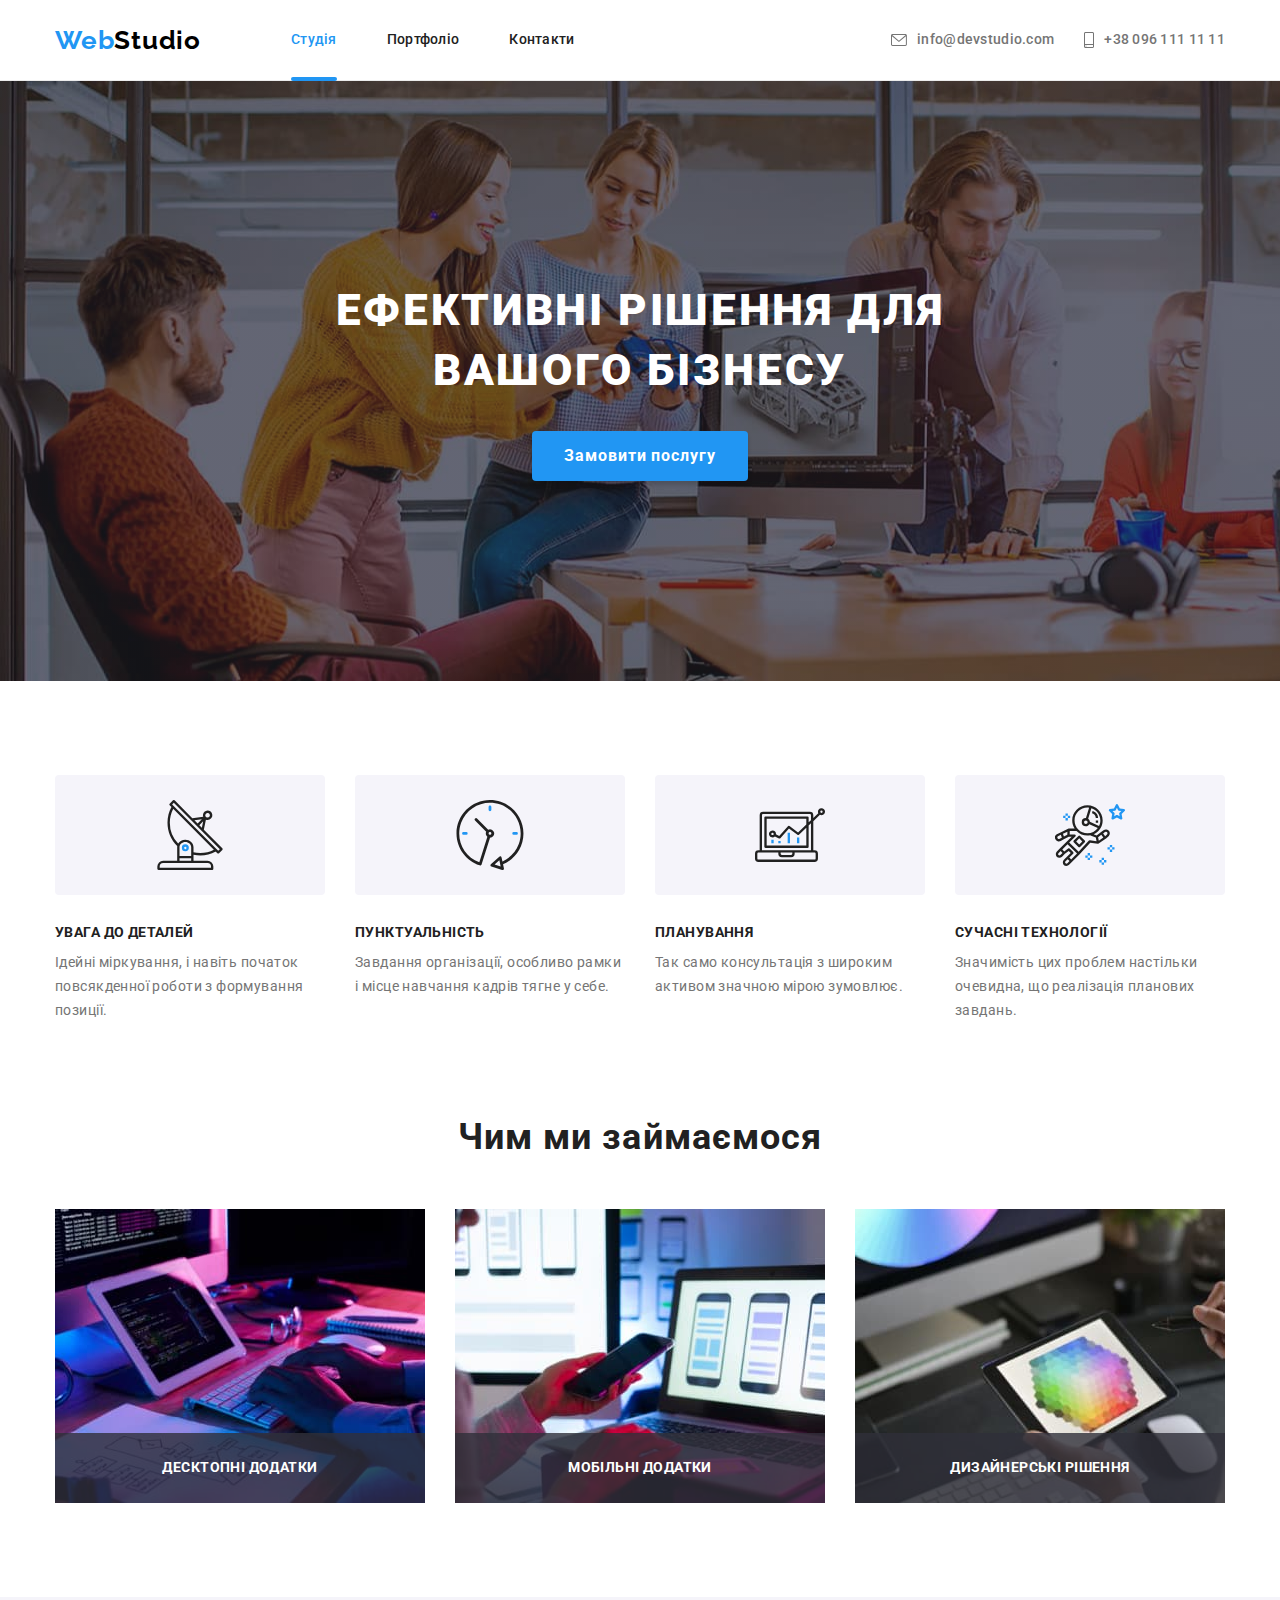
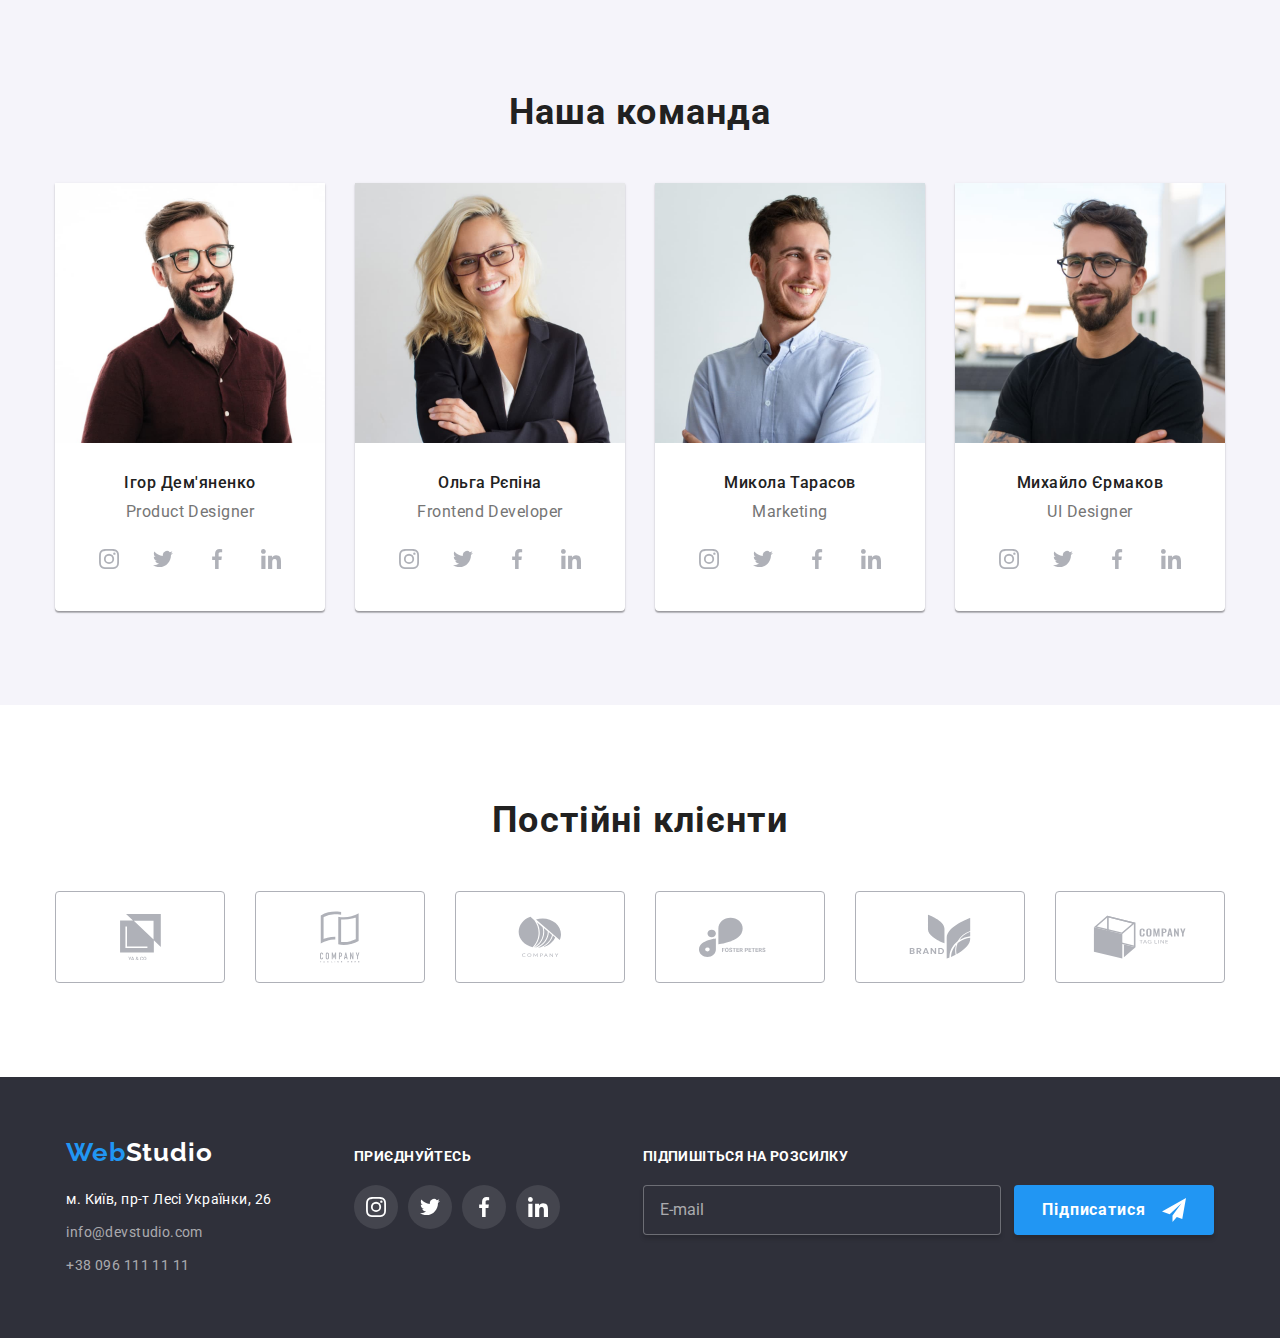
==== commit b6b0be6d: "Майже готова версія" ====
--- a/index.html
+++ b/index.html
@@ -144,7 +144,7 @@
                 <h2 class="section-title">Наша команда</h2>
                 <ul class="position-list">
                     <li class="socialnet-card">
-                        <img src="./images/man01.jpg" alt="член команди" width="450"/>
+                        <img class="socialnet-img" src="./images/man01.jpg" alt="член команди" width="450"/>
                         <div class="socialnet">
                             <h3 class="socialnet-name">Ігор Дем'яненко</h3>
                             <p class="socialnet-subname">Product Designer</p>
@@ -181,7 +181,7 @@
                         </div>
                     </li>
                     <li class="socialnet-card">
-                        <img src="./images/man02.jpg" alt="член команди" width="450"/>
+                        <img class="socialnet-img" src="./images/man02.jpg" alt="член команди" width="450"/>
                         <div class="socialnet">
                             <h3 class="socialnet-name">Ольга Рєпіна</h3>
                             <p class="socialnet-subname">Frontend Developer</p>
@@ -218,7 +218,7 @@
                         </div>
                     </li>
                     <li class="socialnet-card">
-                        <img src="./images/man03.jpg" alt="член команди" width="450"/>
+                        <img class="socialnet-img" src="./images/man03.jpg" alt="член команди" width="450"/>
                         <div class="socialnet">
                             <h3 class="socialnet-name">Микола Тарасов</h3>
                             <p class="socialnet-subname">Marketing</p>
@@ -255,7 +255,7 @@
                         </div>
                     </li>
                     <li class="socialnet-card">
-                        <img src="./images/man04.jpg" alt="член команди" width="450"/>
+                        <img class="socialnet-img" src="./images/man04.jpg" alt="член команди" width="450"/>
                         <div class="socialnet">
                             <h3 class="socialnet-name">Михайло Єрмаков</h3>
                             <p class="socialnet-subname">UI Designer</p>
--- a/css/main.min.css
+++ b/css/main.min.css
@@ -1 +1 @@
-/*! modern-normalize v1.1.0 | MIT License | https://github.com/sindresorhus/modern-normalize */*,::before,::after{-webkit-box-sizing:border-box;box-sizing:border-box}html{line-height:1.15;-webkit-text-size-adjust:100%;-moz-tab-size:4;-o-tab-size:4;tab-size:4}body{margin:0;font-family:system-ui,-apple-system,"Segoe UI",Roboto,Helvetica,Arial,sans-serif,"Apple Color Emoji","Segoe UI Emoji"}hr{height:0;color:inherit}abbr[title]{-webkit-text-decoration:underline dotted;text-decoration:underline dotted}b,strong{font-weight:bolder}code,kbd,samp,pre{font-family:ui-monospace,SFMono-Regular,Consolas,"Liberation Mono",Menlo,monospace;font-size:1em}small{font-size:80%}sub,sup{font-size:75%;line-height:0;position:relative;vertical-align:baseline}sub{bottom:-0.25em}sup{top:-0.5em}table{text-indent:0;border-color:inherit}button,input,optgroup,select,textarea{font-family:inherit;font-size:100%;line-height:1.15;margin:0}button,select{text-transform:none}button,[type=button],[type=reset],[type=submit]{-webkit-appearance:button}::-moz-focus-inner{border-style:none;padding:0}:-moz-focusring{outline:1px dotted ButtonText}:-moz-ui-invalid{box-shadow:none}legend{padding:0}progress{vertical-align:baseline}::-webkit-inner-spin-button,::-webkit-outer-spin-button{height:auto}[type=search]{-webkit-appearance:textfield;outline-offset:-2px}::-webkit-search-decoration{-webkit-appearance:none}::-webkit-file-upload-button{-webkit-appearance:button;font:inherit}summary{display:list-item}html{-webkit-box-sizing:border-box;box-sizing:border-box}*,*::before,*::after{-webkit-box-sizing:inherit;box-sizing:inherit}body{font-family:"Roboto",sans-serif;background-color:#fff;color:#757575}ul{list-style:none}a{text-decoration:none}p,h1,h2,h3,h4,h5,h6{margin:0}ul,ol{margin:0;padding-left:0}img{display:block;max-width:100%;height:100%}.container{margin:0 auto;padding:0 15px}@media screen and (min-width: 480px){.container{width:480px}}@media screen and (min-width: 768px){.container{width:768px}}@media screen and (min-width: 1200px){.container{width:1200px}}@media screen and (min-width: 480px){.section-withoutname{padding-top:60px;padding-bottom:60px}}@media screen and (min-width: 768px){.section-withoutname{padding-top:60px;padding-bottom:60px}}@media screen and (min-width: 1200px){.section-withoutname{padding-top:94px;padding-bottom:0px}}@media screen and (max-width: 767px){.section{padding:60px 0}}@media screen and (min-width: 768px){.section{padding:60px 0}}@media screen and (min-width: 1200px){.section{padding:94px 0}}@media screen and (max-width: 1199px){.section.mobile-hidden{padding:0px}}@media screen and (min-width: 1200px){.section.mobile-hidden{padding:94px 0}}.section-color{background-color:#f5f4fa}.section-title{font-style:normal;font-weight:700;font-size:36px;line-height:1.17;text-align:center;letter-spacing:.03em;color:#212121;margin-bottom:50px;margin-top:0;padding:0}@media screen and (min-width: 480px){.position-list{display:-webkit-box;display:-ms-flexbox;display:flex;gap:30px;-ms-flex-wrap:wrap;flex-wrap:wrap;-webkit-box-pack:center;-ms-flex-pack:center;justify-content:center}}@media screen and (min-width: 768px){.position-list{display:-webkit-box;display:-ms-flexbox;display:flex;gap:30px;-ms-flex-wrap:wrap;flex-wrap:wrap;-webkit-box-pack:center;-ms-flex-pack:center;justify-content:center}}@media screen and (min-width: 1200px){.position-list{display:-webkit-box;display:-ms-flexbox;display:flex;gap:30px;-ms-flex-wrap:wrap;flex-wrap:wrap;-webkit-box-pack:center;-ms-flex-pack:center;justify-content:center}}@media screen and (max-width: 1199px){.position-list.mobile-hidden{display:none;padding:0}}@media screen and (max-width: 1199px){.section-title.mobile-hidden{position:absolute;white-space:nowrap;height:1px;width:1px;border:0;overflow:hidden;clip:rect(0 0 0 0);padding:0;margin:-1px;-webkit-clip-path:inset(50%);clip-path:inset(50%)}}.header{border-bottom-width:1px;border-bottom-style:solid;border-bottom-color:#ececec}@media screen and (min-width: 768px){.header{padding-top:0;padding-bottom:0}}@media screen and (min-width: 480px){.header-container{display:-webkit-box;display:-ms-flexbox;display:flex;-webkit-box-align:center;-ms-flex-align:center;align-items:center;-webkit-box-pack:justify;-ms-flex-pack:justify;justify-content:space-between}}@media screen and (min-width: 768px){.header-container{display:-webkit-box;display:-ms-flexbox;display:flex;-webkit-box-align:center;-ms-flex-align:center;align-items:center;-webkit-box-pack:justify;-ms-flex-pack:justify;justify-content:space-between}}@media screen and (min-width: 1200px){.header-container{display:-webkit-box;display:-ms-flexbox;display:flex;-webkit-box-align:center;-ms-flex-align:center;align-items:center;-webkit-box-pack:justify;-ms-flex-pack:justify;justify-content:space-between}}@media screen and (min-width: 480px){.menu{font-weight:500;letter-spacing:.02em}}@media screen and (min-width: 768px){.menu{display:-webkit-box;display:-ms-flexbox;display:flex;-webkit-box-pack:justify;-ms-flex-pack:justify;justify-content:space-between;margin-left:90px;width:100vw}}@media screen and (min-width: 480px){.nav{display:none}}@media screen and (min-width: 768px){.nav{display:block}}@media screen and (min-width: 480px){.menu.is-open{position:fixed;z-index:1;top:0;left:0;bottom:0;right:0;padding:48px 40px;overflow-y:scroll;display:-webkit-box;display:-ms-flexbox;display:flex;-webkit-box-orient:vertical;-webkit-box-direction:normal;-ms-flex-direction:column;flex-direction:column;-webkit-box-pack:justify;-ms-flex-pack:justify;justify-content:space-between;background-color:#fff}}@media screen and (min-width: 480px){.menu.is-open .nav{display:block}}@media screen and (min-width: 480px){.menu.is-open .menu-contacts{display:block}}@media screen and (max-width: 767px){.menu .contacts{display:-webkit-box;display:-ms-flexbox;display:flex;-webkit-box-orient:vertical;-webkit-box-direction:reverse;-ms-flex-direction:column-reverse;flex-direction:column-reverse;margin-bottom:64px}}.menu.is-open .contacts__item:last-child .contacts__link{color:#2196f3;font-size:34px;line-height:1.17;letter-spacing:.02em}@media screen and (min-width: 480px){.menu.is-open .contacts__item:last-child .contacts__link{display:block;margin-bottom:32px}}@media screen and (min-width: 768px){.menu.is-open .contacts__item:last-child .contacts__link{display:inline}}.menu.is-open .contacts__item:not(:last-child) .contacts__link{font-size:24px;line-height:1.16;letter-spacing:.02em}.menu__button{display:block;margin:0;padding:0;background-color:rgba(0,0,0,0);border:none;fill:#212121}@media screen and (min-width: 480px){.menu__button .icon-close{display:block}}@media screen and (min-width: 480px){.menu__button .icon-menu{display:none}}@media screen and (min-width: 480px){.menu__button.is-open .icon-close{display:none}}@media screen and (min-width: 480px){.menu__button.is-open .icon-menu{display:block}}.menu__button .menu-icon{fill:#212121}.menu__button .menu-icon:hover{fill:#2196f3}.header-logo{font-family:"Raleway",sans-serif;font-style:normal;font-weight:700;font-size:26px;line-height:1.19;letter-spacing:.03em;color:#000}@media screen and (min-width: 480px){.header-logo{padding:16px 0}}.header-logo__color{color:#2196f3}@media screen and (min-width: 480px){.site-nav{display:block}}@media screen and (min-width: 768px){.site-nav{display:-webkit-box;display:-ms-flexbox;display:flex;-webkit-box-align:center;-ms-flex-align:center;align-items:center;gap:50px}}.site-nav__item{display:block;position:relative}@media screen and (min-width: 480px){.site-nav__link{font-style:normal;font-weight:500;font-size:40px;line-height:47px;letter-spacing:.02em;-webkit-transition-property:color;transition-property:color;-webkit-transition-duration:250ms;transition-duration:250ms;-webkit-transition-timing-function:cubic-bezier(0.4, 0, 0.2, 1);transition-timing-function:cubic-bezier(0.4, 0, 0.2, 1);color:#212121}.site-nav__link:hover,.site-nav__link:focus{color:#2196f3}.site-nav__link--current{color:#2196f3}}@media screen and (min-width: 768px){.site-nav__link{display:block;font-style:normal;font-weight:500;font-size:14px;line-height:1.14;letter-spacing:.02em;padding-top:32px;padding-bottom:32px;-webkit-transition-property:color;transition-property:color;-webkit-transition-duration:250ms;transition-duration:250ms;-webkit-transition-timing-function:cubic-bezier(0.4, 0, 0.2, 1);transition-timing-function:cubic-bezier(0.4, 0, 0.2, 1);color:#212121}.site-nav__link:hover,.site-nav__link:focus{color:#2196f3}.site-nav__link--current{color:#2196f3}.site-nav__link--current::after{content:"";position:absolute;display:block;width:100%;height:4px;background-color:#2196f3;border-radius:2px;bottom:-1px}}@media screen and (min-width: 480px){.site-nav__item:not(:last-child){margin-bottom:32px}}@media screen and (min-width: 768px){.site-nav__item:not(:last-child){margin-bottom:0}}@media screen and (min-width: 480px){.menu-contacts{display:none}}@media screen and (min-width: 768px){.menu-contacts{display:-webkit-box;display:-ms-flexbox;display:flex;-webkit-box-align:center;-ms-flex-align:center;align-items:center}}@media screen and (min-width: 1200px){.contacts{display:-webkit-box;display:-ms-flexbox;display:flex;gap:30px}}@media screen and (min-width: 768px){.contacts__item:first-child{margin-bottom:10px}}@media screen and (min-width: 1200px){.contacts__item:first-child{margin-bottom:0}}.contacts__link{font-weight:500;font-size:14px;line-height:1.14;letter-spacing:.02em;color:#757575;fill:#757575}@media screen and (min-width: 768px){.contacts__link{display:-webkit-box;display:-ms-flexbox;display:flex}}@media screen and (min-width: 1200px){.contacts__link{display:-webkit-box;display:-ms-flexbox;display:flex;-webkit-box-align:center;-ms-flex-align:center;align-items:center}}.contacts__link:hover,.contacts__link:focus{color:#2196f3;fill:#2196f3}.contacts__icon{fill:currentColor;margin-right:10px;-webkit-transition-property:fill;transition-property:fill;-webkit-transition-duration:250ms;transition-duration:250ms;-webkit-transition-timing-function:cubic-bezier(0.4, 0, 0.2, 1);transition-timing-function:cubic-bezier(0.4, 0, 0.2, 1)}@media screen and (min-width: 480px){.contacts__icon{display:none}}@media screen and (min-width: 768px){.contacts__icon{display:inline}}.menu.is-open .menu-social{display:-webkit-box;display:-ms-flexbox;display:flex}@media screen and (min-width: 480px){.menu-social{display:block}}@media screen and (min-width: 768px){.menu-social{display:none}}.menu .menu-social__item:not(:last-child){margin-right:10px;padding-right:10px;border-right:1px solid rgba(33,33,33,.2)}.menu .menu-social__link{color:#2196f3;font-size:18px;line-height:1.22;text-decoration:none}.menu__button{z-index:2;margin:0;padding:0;background-color:rgba(0,0,0,0);border:none;fill:#212121}@media screen and (min-width: 480px){.menu__button{display:-webkit-box;display:-ms-flexbox;display:flex}}@media screen and (min-width: 768px){.menu__button{display:none}}.hero-overlay{max-width:1600px;margin-left:auto;margin-right:auto;background-image:-webkit-gradient(linear, left top, right top, from(rgba(47, 48, 58, 0.4)), to(rgba(47, 48, 58, 0.4))),url(../images/hero.jpg);background-image:linear-gradient(to right, rgba(47, 48, 58, 0.4), rgba(47, 48, 58, 0.4)),url(../images/hero.jpg);background-color:#c4c4c4;background-size:cover}.hero{margin:0 auto;text-align:center;padding:200px 15px}@media screen and (min-width: 480px){.hero{max-width:390px}}@media screen and (min-width: 1200px){.hero{max-width:696px}}.hero-title{font-style:normal;font-weight:900;letter-spacing:.06em;text-transform:uppercase;color:#fff;margin:0px 0px 30px 0px}@media screen and (min-width: 480px){.hero-title{font-size:26px;line-height:1.62}}@media screen and (min-width: 1200px){.hero-title{font-size:44px;line-height:1.36}}.hero-button{font-style:normal;font-weight:700;font-size:16px;line-height:1.88;text-align:center;letter-spacing:.06em;background-color:#2196f3;color:#fff;padding:10px 32px;-webkit-box-shadow:0px 4px 4px rgba(0,0,0,.15);box-shadow:0px 4px 4px rgba(0,0,0,.15);-webkit-transition-property:background-color;transition-property:background-color;-webkit-transition-duration:time-250;transition-duration:time-250;-webkit-transition-timing-function:cubic-bezier(0.4, 0, 0.2, 1);transition-timing-function:cubic-bezier(0.4, 0, 0.2, 1)}.hero-button:hover,.hero-button:focus{background-color:#188ce8}.hero-button{font-family:inherit;cursor:pointer;border:rgba(0,0,0,0);border-radius:4px}.visually-hidden{position:absolute;white-space:nowrap;height:1px;width:1px;border:0;overflow:hidden;clip:rect(0 0 0 0);padding:0;margin:-1px;-webkit-clip-path:inset(50%);clip-path:inset(50%)}.advantages-box{background-color:#f5f4fa;height:120px;border-radius:4px;margin-bottom:30px;-webkit-box-pack:center;-ms-flex-pack:center;justify-content:center;-webkit-box-align:center;-ms-flex-align:center;align-items:center}@media screen and (min-width: 480px){.advantages-box{display:-webkit-box;display:-ms-flexbox;display:flex;width:450px;text-align:center}}@media screen and (min-width: 768px){.advantages-box{display:-webkit-box;display:-ms-flexbox;display:flex;margin-right:auto;margin-left:auto;width:354px}}@media screen and (min-width: 1200px){.advantages-box{display:-webkit-box;display:-ms-flexbox;display:flex;margin-right:auto;margin-left:auto;width:270px}}.advantages-title{font-style:normal;font-weight:700;font-size:14px;line-height:1.14;letter-spacing:.03em;text-transform:uppercase;color:#212121;padding:0;margin-top:0;margin-bottom:10px}@media screen and (min-width: 480px){.advantages-title{text-align:center}}@media screen and (min-width: 768px){.advantages-title{text-align:left}}.advantages-paragraph{font-size:14px;line-height:1.71;letter-spacing:.03em;color:#757575}@media screen and (min-width: 480px){.advantages-paragraph{margin-right:auto;margin-left:auto;max-width:450px}}@media screen and (min-width: 768px){.advantages-paragraph{margin-right:auto;margin-left:auto;max-width:354px}}@media screen and (min-width: 1200px){.advantages-paragraph{margin-right:auto;margin-left:auto;max-width:270px}}.product{position:relative}.product-thumb{display:-webkit-box;display:-ms-flexbox;display:flex;-webkit-box-pack:center;-ms-flex-pack:center;justify-content:center;-webkit-box-align:center;-ms-flex-align:center;align-items:center;position:absolute;bottom:0;width:100%;height:70px;background-color:rgba(47,48,58,.8)}.product-name{position:absolute;font-weight:700;font-size:14px;line-height:1.14;letter-spacing:.03em;text-transform:uppercase;color:#fff}.socialnet-card{background-color:#fff;border-radius:0 0 4px 4px;-webkit-box-shadow:0px 1px 3px rgba(0,0,0,.12),0px 1px 1px rgba(0,0,0,.14),0px 2px 1px rgba(0,0,0,.2);box-shadow:0px 1px 3px rgba(0,0,0,.12),0px 1px 1px rgba(0,0,0,.14),0px 2px 1px rgba(0,0,0,.2)}@media screen and (min-width: 480px){.socialnet-card{width:450px;height:622px}.socialnet-card:not(:last-child){margin-bottom:30px}}@media screen and (min-width: 768px){.socialnet-card{width:354px;height:536px}.socialnet-card:not(:last-child){margin-bottom:0px}}@media screen and (min-width: 1200px){.socialnet-card{width:270px;height:428px}}.socialnet-card .socialnet{padding:30px 0}.socialnet-card .socialnet-name{font-style:normal;font-weight:500;font-size:16px;line-height:1.19;text-align:center;letter-spacing:.03em;color:#212121;margin-bottom:10px}.socialnet-card .socialnet-subname{font-size:16px;line-height:1.19;text-align:center;letter-spacing:.03em;color:#757575;margin-bottom:16px}.socialnet-card .socialnet__list{display:-webkit-box;display:-ms-flexbox;display:flex;gap:10px;-webkit-box-pack:center;-ms-flex-pack:center;justify-content:center}.socialnet-card .socialnet__link{display:-webkit-box;display:-ms-flexbox;display:flex;width:44px;height:44px;background-color:rgba(255,255,255,.1);border-radius:50%;fill:#afb1b8;-webkit-box-pack:center;-ms-flex-pack:center;justify-content:center;-webkit-box-align:center;-ms-flex-align:center;align-items:center;-webkit-transition-property:background-color,fill;transition-property:background-color,fill;-webkit-transition-duration:250ms;transition-duration:250ms;-webkit-transition-timing-function:cubic-bezier(0.4, 0, 0.2, 1);transition-timing-function:cubic-bezier(0.4, 0, 0.2, 1)}.socialnet-card .socialnet__link:hover,.socialnet-card .socialnet__link:focus{background-color:#2196f3;fill:#fff}.socialnet-card .socialnet__logo{color:currentColor}.client__link{border:1px solid #afb1b8;border-radius:4px;height:92px;fill:#afb1b8;-webkit-box-pack:center;-ms-flex-pack:center;justify-content:center;-webkit-box-align:center;-ms-flex-align:center;align-items:center;-webkit-transition-property:border-color,fill;transition-property:border-color,fill;-webkit-transition-duration:250ms;transition-duration:250ms;-webkit-transition-timing-function:cubic-bezier(0.4, 0, 0.2, 1);transition-timing-function:cubic-bezier(0.4, 0, 0.2, 1)}.client__link:hover,.client__link:focus{border-color:#2196f3;fill:#2196f3}@media screen and (max-width: 767px){.client__link{display:-webkit-box;display:-ms-flexbox;display:flex;min-width:210px}}@media screen and (min-width: 768px){.client__link{display:-webkit-box;display:-ms-flexbox;display:flex;min-width:226px}}@media screen and (min-width: 1200px){.client__link{min-width:170px}}.client__logo{color:currentColor}.backdrop{position:fixed;top:0;left:0;width:100%;height:100%;background-color:rgba(0,0,0,.2);opacity:1;visibility:visible;-webkit-transition:opacity 250ms cubic-bezier(0.4, 0, 0.2, 1),visibility 250ms cubic-bezier(0.4, 0, 0.2, 1);transition:opacity 250ms cubic-bezier(0.4, 0, 0.2, 1),visibility 250ms cubic-bezier(0.4, 0, 0.2, 1)}.backdrop.is-hidden{opacity:0;pointer-events:none;visibility:hidden}.modal-window{position:absolute;top:50%;left:50%;-webkit-transform:translate(-50%, -50%) scale(1);transform:translate(-50%, -50%) scale(1);-webkit-transition:-webkit-transform 250ms cubic-bezier(0.4, 0, 0.2, 1);transition:-webkit-transform 250ms cubic-bezier(0.4, 0, 0.2, 1);transition:transform 250ms cubic-bezier(0.4, 0, 0.2, 1);transition:transform 250ms cubic-bezier(0.4, 0, 0.2, 1), -webkit-transform 250ms cubic-bezier(0.4, 0, 0.2, 1);border-radius:4px;padding:40px;background-color:#fff;-webkit-box-shadow:0px 1px 3px rgba(0,0,0,.12),0px 1px 1px rgba(0,0,0,.14),0px 2px 1px rgba(0,0,0,.2);box-shadow:0px 1px 3px rgba(0,0,0,.12),0px 1px 1px rgba(0,0,0,.14),0px 2px 1px rgba(0,0,0,.2)}@media screen and (min-width: 480px){.modal-window{min-width:450px;min-height:609px}}@media screen and (min-width: 1200px){.modal-window{min-width:528px;min-height:581px}}.backdrop.is-hidden .modal-window{-webkit-transform:translate(-50%, -50%) scale(0.9);transform:translate(-50%, -50%) scale(0.9)}.modal-closebutton{display:-webkit-box;display:-ms-flexbox;display:flex;-webkit-box-align:center;-ms-flex-align:center;align-items:center;-webkit-box-pack:center;-ms-flex-pack:center;justify-content:center;position:absolute;border-radius:50%;width:30px;height:30px;top:8px;right:8px;padding:0;cursor:pointer;border:1px solid rgba(0,0,0,.1);background-color:rgba(0,0,0,0)}.modal-closebutton__img{display:block;fill:#000;-webkit-transition-property:fill;transition-property:fill;-webkit-transition-duration:250ms;transition-duration:250ms;-webkit-transition-timing-function:cubic-bezier(0.4, 0, 0.2, 1);transition-timing-function:cubic-bezier(0.4, 0, 0.2, 1)}.modal-closebutton:hover .modal-closebutton__img,.modal-closebutton:focus .modal-closebutton__img{fill:#2196f3}.modal-window__name{display:block;font-size:20px;line-height:1.15;text-align:center;letter-spacing:.03em;color:#212121}.modal-form{margin-top:12px;display:block}.modal-form__field{position:relative;display:-webkit-box;display:-ms-flexbox;display:flex;-webkit-box-orient:vertical;-webkit-box-direction:normal;-ms-flex-direction:column;flex-direction:column;gap:4px}.modal-form__field--text{margin-bottom:10px}.modal-form__field--textarea{margin-bottom:20px}.modal-form__field--check{margin-top:20px;position:absolute;white-space:nowrap;height:1px;width:1px;border:0;overflow:hidden;clip:rect(0 0 0 0);padding:0;margin:-1px;-webkit-clip-path:inset(50%);clip-path:inset(50%)}.modal-form__label{font-size:12px;line-height:1.17;letter-spacing:.01em}.modal-form__label--check{display:-webkit-box;display:-ms-flexbox;display:flex;-webkit-box-align:center;-ms-flex-align:center;align-items:center;font-size:14px;line-height:1.71;letter-spacing:.03em;color:#757575}@media screen and (min-width: 480px){.modal-form__label--check{font-size:12px;line-height:1.17;letter-spacing:.03em}}@media screen and (min-width: 1200px){.modal-form__label--check{font-size:14px;line-height:1.71}}.modal-form .modal-form__check{display:-webkit-box;display:-ms-flexbox;display:flex;-webkit-box-align:center;-ms-flex-align:center;align-items:center}@media screen and (min-width: 480px){.modal-form .check-text{font-style:normal;font-weight:400;font-size:12px;line-height:1.17;letter-spacing:.03em}}@media screen and (min-width: 1200px){.modal-form .check-text{font-size:14px;line-height:1.71}}.modal-form__input{display:block;width:100%;height:40px;border-radius:4px;border:1px solid rgba(33,33,33,.2);padding:14px 16px 14px 42px;outline:none;-webkit-transition-property:border-color;transition-property:border-color;-webkit-transition-duration:250ms;transition-duration:250ms;-webkit-transition-timing-function:cubic-bezier(0.4, 0, 0.2, 1);transition-timing-function:cubic-bezier(0.4, 0, 0.2, 1)}.modal-form__input:focus{border-color:#2196f3}.modal-form__logo{position:absolute;top:calc(8px + 50%);left:15px;-webkit-transform:translateY(-50%);transform:translateY(-50%);fill:#212121;-webkit-transition-property:fill;transition-property:fill;-webkit-transition-duration:250ms;transition-duration:250ms;-webkit-transition-timing-function:cubic-bezier(0.4, 0, 0.2, 1);transition-timing-function:cubic-bezier(0.4, 0, 0.2, 1)}.modal-form__logo--check{display:inline-block;margin-left:12px;margin-right:8px;background-color:#fff;border:2px solid #212121;border-radius:2px;cursor:pointer;-webkit-transition-property:background-color;transition-property:background-color;-webkit-transition-duration:250ms;transition-duration:250ms;-webkit-transition-timing-function:cubic-bezier(0.4, 0, 0.2, 1);transition-timing-function:cubic-bezier(0.4, 0, 0.2, 1)}.modal-form__input:focus+.modal-form__logo{fill:#2196f3}.modal-form__textarea{font-size:12px;line-height:1.17;letter-spacing:.01em;height:120px;resize:none;border-radius:4px;border:1px solid rgba(33,33,33,.2);padding:12px 16px;outline:none;-webkit-transition-property:border-color;transition-property:border-color;-webkit-transition-duration:250ms;transition-duration:250ms;-webkit-transition-timing-function:cubic-bezier(0.4, 0, 0.2, 1);transition-timing-function:cubic-bezier(0.4, 0, 0.2, 1)}.modal-form__textarea:focus{border-color:#2196f3}.modal-form__textarea::-webkit-input-placeholder{color:rgba(117,117,117,.5);font-size:12px;line-height:14px;letter-spacing:.01em}.modal-form__textarea::-moz-placeholder{color:rgba(117,117,117,.5);font-size:12px;line-height:14px;letter-spacing:.01em}.modal-form__textarea:-ms-input-placeholder{color:rgba(117,117,117,.5);font-size:12px;line-height:14px;letter-spacing:.01em}.modal-form__textarea::-ms-input-placeholder{color:rgba(117,117,117,.5);font-size:12px;line-height:14px;letter-spacing:.01em}.modal-form__textarea::placeholder{color:rgba(117,117,117,.5);font-size:12px;line-height:14px;letter-spacing:.01em}.modal-form__field--check:checked+.modal-form__logo--check{display:inline-block;margin-left:12px;margin-right:8px;background-color:#2196f3;border-radius:2px;border-color:#2196f3}.modal-form__link{color:#2196f3;-webkit-text-decoration:underline 1px;text-decoration:underline 1px}.modal-form__button{display:block;margin-top:30px;margin-left:auto;margin-right:auto;font-size:16px;line-height:1.88;-webkit-box-align:center;-ms-flex-align:center;align-items:center;text-align:center;letter-spacing:.06em;padding:0;width:200px;height:50px;background-color:#2196f3;border-radius:4px;-webkit-box-shadow:0px 4px 4px rgba(0,0,0,.15);box-shadow:0px 4px 4px rgba(0,0,0,.15);color:#fff;border-color:rgba(0,0,0,0);-webkit-transition-property:background-color;transition-property:background-color;-webkit-transition-duration:250ms;transition-duration:250ms;-webkit-transition-timing-function:cubic-bezier(0.4, 0, 0.2, 1);transition-timing-function:cubic-bezier(0.4, 0, 0.2, 1)}.modal-form__button:hover,.modal-form__button:focus{background-color:#188ce8;cursor:pointer}.filtr{display:-webkit-box;display:-ms-flexbox;display:flex;gap:8px}@media screen and (min-width: 480px){.filtr{-ms-flex-wrap:wrap;flex-wrap:wrap;-webkit-box-pack:start;-ms-flex-pack:start;justify-content:flex-start;margin-bottom:40px;row-gap:15px}}@media screen and (min-width: 768px){.filtr{-ms-flex-wrap:nowrap;flex-wrap:nowrap;-webkit-box-pack:center;-ms-flex-pack:center;justify-content:center;margin-bottom:30px;row-gap:0}}@media screen and (min-width: 768px){.filtr{margin-bottom:50px}}.filtr__button{font-style:normal;font-weight:500;font-size:16px;line-height:1.62;text-align:center;letter-spacing:.03em;background-color:#f5f4fa;color:#212121;padding:6px 22px;-webkit-transition-property:color,background-color,-webkit-box-shadow;transition-property:color,background-color,-webkit-box-shadow;transition-property:color,background-color,box-shadow;transition-property:color,background-color,box-shadow,-webkit-box-shadow;-webkit-transition-duration:250ms;transition-duration:250ms;-webkit-transition-timing-function:cubic-bezier(0.4, 0, 0.2, 1);transition-timing-function:cubic-bezier(0.4, 0, 0.2, 1)}.filtr__button:hover,.filtr__button:focus{background-color:#2196f3;color:#fff;-webkit-box-shadow:0px 3px 1px rgba(0,0,0,.1),0px 1px 2px rgba(0,0,0,.08),0px 2px 2px rgba(0,0,0,.12);box-shadow:0px 3px 1px rgba(0,0,0,.1),0px 1px 2px rgba(0,0,0,.08),0px 2px 2px rgba(0,0,0,.12)}.filtr__button{font-family:inherit;cursor:pointer;border:rgba(0,0,0,0);border-radius:4px}.products{display:-webkit-box;display:-ms-flexbox;display:flex;-ms-flex-wrap:wrap;flex-wrap:wrap;gap:30px}.products-item{display:-webkit-box;display:-ms-flexbox;display:flex}@media screen and (min-width: 768px){.products-item{-ms-flex-preferred-size:calc((100% - 60px)/2);flex-basis:calc((100% - 60px)/2)}.products-item:nth-child(2n){margin-right:0}}@media screen and (min-width: 1200px){.products-item{-ms-flex-preferred-size:calc((100% - 90px)/3);flex-basis:calc((100% - 90px)/3)}.products-item:nth-child(3n){margin-right:0}}.products-box__link{display:-webkit-box;display:-ms-flexbox;display:flex;position:relative;-webkit-box-orient:vertical;-webkit-box-direction:normal;-ms-flex-direction:column;flex-direction:column;height:100%;-webkit-transition-property:-webkit-box-shadow;transition-property:-webkit-box-shadow;transition-property:box-shadow;transition-property:box-shadow, -webkit-box-shadow;-webkit-transition-duration:250ms;transition-duration:250ms;-webkit-transition-timing-function:cubic-bezier(0.4, 0, 0.2, 1);transition-timing-function:cubic-bezier(0.4, 0, 0.2, 1)}@media screen and (min-width: 480px){.products-box__link{width:450px}}@media screen and (min-width: 768px){.products-box__link{width:354px}}@media screen and (min-width: 1200px){.products-box__link{width:370px}}.products-box__link:hover,.products-box__link:focus{-webkit-box-shadow:0px 1px 1px rgba(0,0,0,.12),0px 4px 4px rgba(0,0,0,.06),1px 4px 6px rgba(0,0,0,.16);box-shadow:0px 1px 1px rgba(0,0,0,.12),0px 4px 4px rgba(0,0,0,.06),1px 4px 6px rgba(0,0,0,.16)}.products-box__link:hover .products-box__text,.products-box__link:focus .products-box__text{content:"";-webkit-transform:translateY(0%);transform:translateY(0%)}.products-box__thumb{display:block;position:relative;overflow:hidden}@media screen and (min-width: 480px){.products-box__thumb{width:450px;height:294px}}@media screen and (min-width: 768px){.products-box__thumb{width:354px;height:294px}}@media screen and (min-width: 1200px){.products-box__thumb{width:370px;height:294px}}.products-box__text{display:block;position:absolute;background-color:rgba(33,150,243,.9);height:294px;font-size:18px;line-height:1.56;letter-spacing:.03em;color:#fff;-webkit-transform:translateY(101%);transform:translateY(101%);-webkit-transition-property:-webkit-transform;transition-property:-webkit-transform;transition-property:transform;transition-property:transform, -webkit-transform;-webkit-transition-duration:250ms;transition-duration:250ms;-webkit-transition-timing-function:cubic-bezier(0.4, 0, 0.2, 1);transition-timing-function:cubic-bezier(0.4, 0, 0.2, 1)}@media screen and (min-width: 480px){.products-box__text{width:450px;padding:77px 24px}}@media screen and (min-width: 768px){.products-box__text{width:354px;padding:49px 24px 77px}}@media screen and (min-width: 1200px){.products-box__text{width:370px;padding:63px 24px}}.products-box__name{padding:20px 24px;border-left:1px solid #eee;border-bottom:1px solid #eee;border-right:1px solid #eee;-webkit-box-flex:1;-ms-flex-positive:1;flex-grow:1}.products-box__title{font-style:normal;font-weight:700;font-size:18px;line-height:2;letter-spacing:.06em;color:#212121;margin-bottom:4px}.products-box__subtitle{font-style:normal;font-size:16px;line-height:1.88;letter-spacing:.03em;color:#757575}.footer{background-color:#2f303a;padding:60px 0}@media screen and (min-width: 1200px){.footer-position{display:-webkit-box;display:-ms-flexbox;display:flex;gap:93px;-webkit-box-align:baseline;-ms-flex-align:baseline;align-items:baseline}}@media screen and (min-width: 768px){.footer-position{display:-webkit-box;display:-ms-flexbox;display:flex;gap:60px;-ms-flex-pack:distribute;justify-content:space-around;-ms-flex-wrap:wrap;flex-wrap:wrap;-webkit-box-align:baseline;-ms-flex-align:baseline;align-items:baseline}}@media screen and (min-width: 480px){.footer-one{text-align:center;margin-bottom:60px}}@media screen and (min-width: 768px){.footer-one{text-align:center;margin-bottom:0px}}@media screen and (min-width: 1200px){.footer-one{text-align:left}}.footer-logo{display:inline-block;font-family:"Raleway",sans-serif;font-style:normal;font-weight:700;font-size:26px;line-height:1.19;letter-spacing:.03em;color:#fff;margin-bottom:20px}.footer-logo__color{color:#2196f3}.footer-contacts__item:not(:last-child){margin-bottom:9px}.footer-contacts__link{font-style:normal;font-size:14px;line-height:1.71;letter-spacing:.03em;-webkit-transition-property:color;transition-property:color;-webkit-transition-duration:250ms;transition-duration:250ms;-webkit-transition-timing-function:cubic-bezier(0.4, 0, 0.2, 1);transition-timing-function:cubic-bezier(0.4, 0, 0.2, 1)}.footer-contacts__link--color1{color:#fff}.footer-contacts__link--color2{color:rgba(255,255,255,.6)}.footer-contacts__link:hover,.footer-contacts__link:focus{color:#2196f3}@media screen and (min-width: 480px){.footer-two{text-align:center;margin-bottom:60px}}@media screen and (min-width: 768px){.footer-two{text-align:center;margin-bottom:0px}}@media screen and (min-width: 1200px){.footer-two{text-align:left}}.footer-title{display:block;font-weight:700;font-size:14px;line-height:1.14;letter-spacing:.03em;text-transform:uppercase;color:#fff;margin-bottom:20px}.footer-socialnet{display:-webkit-box;display:-ms-flexbox;display:flex;gap:10px}@media screen and (min-width: 480px){.footer-socialnet{-webkit-box-pack:center;-ms-flex-pack:center;justify-content:center}}.footer-socialnet__link{display:-webkit-box;display:-ms-flexbox;display:flex;width:44px;height:44px;background-color:rgba(255,255,255,.1);fill:#fff;border-radius:50%;-webkit-box-pack:center;-ms-flex-pack:center;justify-content:center;-webkit-box-align:center;-ms-flex-align:center;align-items:center;-webkit-transition-property:background-color;transition-property:background-color;-webkit-transition-duration:250ms;transition-duration:250ms;-webkit-transition-timing-function:cubic-bezier(0.4, 0, 0.2, 1);transition-timing-function:cubic-bezier(0.4, 0, 0.2, 1)}.footer-socialnet__link:hover,.footer-socialnet__link:focus{background-color:#2196f3}@media screen and (min-width: 480px){.footer-three{text-align:center}}@media screen and (min-width: 768px){.footer-three{text-align:center}}@media screen and (min-width: 1200px){.footer-three{text-align:left}}.footer-form__input{padding:15px 16px;height:50px;border-radius:4px;border:1px solid rgba(255,255,255,.3);background-color:#2f303a;color:#fff;-webkit-box-shadow:0px 4px 4px rgba(0,0,0,.15);box-shadow:0px 4px 4px rgba(0,0,0,.15);outline:none;-webkit-transition-property:border-color;transition-property:border-color;-webkit-transition-duration:250ms;transition-duration:250ms;-webkit-transition-timing-function:cubic-bezier(0.4, 0, 0.2, 1);transition-timing-function:cubic-bezier(0.4, 0, 0.2, 1)}.footer-form__input::-webkit-input-placeholder{color:rgba(255,255,255,.6)}.footer-form__input::-moz-placeholder{color:rgba(255,255,255,.6)}.footer-form__input:-ms-input-placeholder{color:rgba(255,255,255,.6)}.footer-form__input::-ms-input-placeholder{color:rgba(255,255,255,.6)}.footer-form__input::placeholder{color:rgba(255,255,255,.6)}.footer-form__input:focus{border-color:#2196f3}@media screen and (min-width: 480px){.footer-form__input{display:block;margin-bottom:20px;width:450px}}@media screen and (min-width: 768px){.footer-form__input{display:block;margin-bottom:20px}}@media screen and (min-width: 1200px){.footer-form__input{display:inline;margin-bottom:0px;width:358px}}.footer-form__button{position:relative;font-style:normal;font-weight:700;font-size:16px;line-height:1.88;-webkit-box-align:center;-ms-flex-align:center;align-items:center;text-align:left;letter-spacing:.06em;color:#fff;background-color:#2196f3;border-radius:4px;padding:10px 28px;cursor:pointer;border:rgba(0,0,0,0);-webkit-box-shadow:0px 4px 4px rgba(0,0,0,.15);box-shadow:0px 4px 4px rgba(0,0,0,.15);width:200px;margin-left:9px;-webkit-transition-property:background-color;transition-property:background-color;-webkit-transition-duration:250ms;transition-duration:250ms;-webkit-transition-timing-function:cubic-bezier(0.4, 0, 0.2, 1);transition-timing-function:cubic-bezier(0.4, 0, 0.2, 1)}.footer-form__button:hover,.footer-form__button:focus{background-color:#188ce8}.footer-form__logo{position:absolute;top:50%;right:28px;-webkit-transform:translateY(-50%);transform:translateY(-50%)}/*# sourceMappingURL=main.min.css.map */+/*! modern-normalize v1.1.0 | MIT License | https://github.com/sindresorhus/modern-normalize */*,::before,::after{-webkit-box-sizing:border-box;box-sizing:border-box}html{line-height:1.15;-webkit-text-size-adjust:100%;-moz-tab-size:4;-o-tab-size:4;tab-size:4}body{margin:0;font-family:system-ui,-apple-system,"Segoe UI",Roboto,Helvetica,Arial,sans-serif,"Apple Color Emoji","Segoe UI Emoji"}hr{height:0;color:inherit}abbr[title]{-webkit-text-decoration:underline dotted;text-decoration:underline dotted}b,strong{font-weight:bolder}code,kbd,samp,pre{font-family:ui-monospace,SFMono-Regular,Consolas,"Liberation Mono",Menlo,monospace;font-size:1em}small{font-size:80%}sub,sup{font-size:75%;line-height:0;position:relative;vertical-align:baseline}sub{bottom:-0.25em}sup{top:-0.5em}table{text-indent:0;border-color:inherit}button,input,optgroup,select,textarea{font-family:inherit;font-size:100%;line-height:1.15;margin:0}button,select{text-transform:none}button,[type=button],[type=reset],[type=submit]{-webkit-appearance:button}::-moz-focus-inner{border-style:none;padding:0}:-moz-focusring{outline:1px dotted ButtonText}:-moz-ui-invalid{box-shadow:none}legend{padding:0}progress{vertical-align:baseline}::-webkit-inner-spin-button,::-webkit-outer-spin-button{height:auto}[type=search]{-webkit-appearance:textfield;outline-offset:-2px}::-webkit-search-decoration{-webkit-appearance:none}::-webkit-file-upload-button{-webkit-appearance:button;font:inherit}summary{display:list-item}html{-webkit-box-sizing:border-box;box-sizing:border-box}*,*::before,*::after{-webkit-box-sizing:inherit;box-sizing:inherit}body{font-family:"Roboto",sans-serif;background-color:#fff;color:#757575}ul{list-style:none}a{text-decoration:none}p,h1,h2,h3,h4,h5,h6{margin:0}ul,ol{margin:0;padding-left:0}img{display:block;width:100%}.container{margin:0 auto;padding:0 15px}@media screen and (min-width: 480px){.container{width:480px}}@media screen and (min-width: 768px){.container{width:768px}}@media screen and (min-width: 1200px){.container{width:1200px}}@media screen and (min-width: 480px){.section-withoutname{padding-top:60px;padding-bottom:60px}}@media screen and (min-width: 768px){.section-withoutname{padding-top:60px;padding-bottom:60px}}@media screen and (min-width: 1200px){.section-withoutname{padding-top:94px;padding-bottom:0px}}@media screen and (max-width: 767px){.section{padding:60px 0}}@media screen and (min-width: 768px){.section{padding:60px 0}}@media screen and (min-width: 1200px){.section{padding:94px 0}}@media screen and (max-width: 1199px){.section.mobile-hidden{padding:0px}}@media screen and (min-width: 1200px){.section.mobile-hidden{padding:94px 0}}.section-color{background-color:#f5f4fa}.section-title{font-style:normal;font-weight:700;font-size:36px;line-height:1.17;text-align:center;letter-spacing:.03em;color:#212121;margin-bottom:50px;margin-top:0;padding:0}@media screen and (min-width: 480px),(max-width: 480px){.position-list{display:-webkit-box;display:-ms-flexbox;display:flex;gap:30px;-ms-flex-wrap:wrap;flex-wrap:wrap;-webkit-box-pack:center;-ms-flex-pack:center;justify-content:center}}@media screen and (min-width: 768px){.position-list{display:-webkit-box;display:-ms-flexbox;display:flex;gap:30px;-ms-flex-wrap:wrap;flex-wrap:wrap;-webkit-box-pack:center;-ms-flex-pack:center;justify-content:center}}@media screen and (min-width: 1200px){.position-list{display:-webkit-box;display:-ms-flexbox;display:flex;gap:30px;-ms-flex-wrap:wrap;flex-wrap:wrap;-webkit-box-pack:center;-ms-flex-pack:center;justify-content:center}}@media screen and (max-width: 1199px){.position-list.mobile-hidden{display:none;padding:0}}@media screen and (max-width: 1199px){.section-title.mobile-hidden{position:absolute;white-space:nowrap;height:1px;width:1px;border:0;overflow:hidden;clip:rect(0 0 0 0);padding:0;margin:-1px;-webkit-clip-path:inset(50%);clip-path:inset(50%)}}.header{border-bottom-width:1px;border-bottom-style:solid;border-bottom-color:#ececec}@media screen and (min-width: 768px){.header{padding-top:0;padding-bottom:0}}@media screen and (min-width: 480px){.header-container{display:-webkit-box;display:-ms-flexbox;display:flex;-webkit-box-align:center;-ms-flex-align:center;align-items:center;-webkit-box-pack:justify;-ms-flex-pack:justify;justify-content:space-between}}@media screen and (min-width: 768px){.header-container{display:-webkit-box;display:-ms-flexbox;display:flex;-webkit-box-align:center;-ms-flex-align:center;align-items:center;-webkit-box-pack:justify;-ms-flex-pack:justify;justify-content:space-between}}@media screen and (min-width: 1200px){.header-container{display:-webkit-box;display:-ms-flexbox;display:flex;-webkit-box-align:center;-ms-flex-align:center;align-items:center;-webkit-box-pack:justify;-ms-flex-pack:justify;justify-content:space-between}}@media screen and (min-width: 480px){.menu{font-weight:500;letter-spacing:.02em}}@media screen and (min-width: 768px){.menu{display:-webkit-box;display:-ms-flexbox;display:flex;-webkit-box-pack:justify;-ms-flex-pack:justify;justify-content:space-between;margin-left:90px;width:100vw}}@media screen and (min-width: 480px){.nav{display:none}}@media screen and (min-width: 768px){.nav{display:block}}@media screen and (min-width: 480px){.menu.is-open{position:fixed;z-index:1;top:0;left:0;bottom:0;right:0;padding:48px 40px;overflow-y:scroll;display:-webkit-box;display:-ms-flexbox;display:flex;-webkit-box-orient:vertical;-webkit-box-direction:normal;-ms-flex-direction:column;flex-direction:column;-webkit-box-pack:justify;-ms-flex-pack:justify;justify-content:space-between;background-color:#fff}}@media screen and (min-width: 480px){.menu.is-open .nav{display:block}}@media screen and (min-width: 480px){.menu.is-open .menu-contacts{display:block}}@media screen and (max-width: 767px){.menu .contacts{display:-webkit-box;display:-ms-flexbox;display:flex;-webkit-box-orient:vertical;-webkit-box-direction:reverse;-ms-flex-direction:column-reverse;flex-direction:column-reverse;margin-bottom:64px}}.menu.is-open .contacts__item:last-child .contacts__link{color:#2196f3;font-size:34px;line-height:1.17;letter-spacing:.02em}@media screen and (min-width: 480px){.menu.is-open .contacts__item:last-child .contacts__link{display:block;margin-bottom:32px}}@media screen and (min-width: 768px){.menu.is-open .contacts__item:last-child .contacts__link{display:inline}}.menu.is-open .contacts__item:not(:last-child) .contacts__link{font-size:24px;line-height:1.16;letter-spacing:.02em}.menu__button{display:block;margin:0;padding:0;background-color:rgba(0,0,0,0);border:none;fill:#212121}@media screen and (min-width: 480px){.menu__button .icon-close{display:block}}@media screen and (min-width: 480px){.menu__button .icon-menu{display:none}}@media screen and (min-width: 480px){.menu__button.is-open .icon-close{display:none}}@media screen and (min-width: 480px){.menu__button.is-open .icon-menu{display:block}}.menu__button .menu-icon{fill:#212121}.menu__button .menu-icon:hover{fill:#2196f3}.header-logo{font-family:"Raleway",sans-serif;font-style:normal;font-weight:700;font-size:26px;line-height:1.19;letter-spacing:.03em;color:#000}@media screen and (min-width: 480px){.header-logo{padding:16px 0}}.header-logo__color{color:#2196f3}@media screen and (min-width: 480px){.site-nav{display:block}}@media screen and (min-width: 768px){.site-nav{display:-webkit-box;display:-ms-flexbox;display:flex;-webkit-box-align:center;-ms-flex-align:center;align-items:center;gap:50px}}.site-nav__item{display:block;position:relative}@media screen and (min-width: 480px){.site-nav__link{font-style:normal;font-weight:500;font-size:40px;line-height:47px;letter-spacing:.02em;-webkit-transition-property:color;transition-property:color;-webkit-transition-duration:250ms;transition-duration:250ms;-webkit-transition-timing-function:cubic-bezier(0.4, 0, 0.2, 1);transition-timing-function:cubic-bezier(0.4, 0, 0.2, 1);color:#212121}.site-nav__link:hover,.site-nav__link:focus{color:#2196f3}.site-nav__link--current{color:#2196f3}}@media screen and (min-width: 768px){.site-nav__link{display:block;font-style:normal;font-weight:500;font-size:14px;line-height:1.14;letter-spacing:.02em;padding-top:32px;padding-bottom:32px;-webkit-transition-property:color;transition-property:color;-webkit-transition-duration:250ms;transition-duration:250ms;-webkit-transition-timing-function:cubic-bezier(0.4, 0, 0.2, 1);transition-timing-function:cubic-bezier(0.4, 0, 0.2, 1);color:#212121}.site-nav__link:hover,.site-nav__link:focus{color:#2196f3}.site-nav__link--current{color:#2196f3}.site-nav__link--current::after{content:"";position:absolute;display:block;width:100%;height:4px;background-color:#2196f3;border-radius:2px;bottom:-1px}}@media screen and (min-width: 480px){.site-nav__item:not(:last-child){margin-bottom:32px}}@media screen and (min-width: 768px){.site-nav__item:not(:last-child){margin-bottom:0}}@media screen and (min-width: 480px){.menu-contacts{display:none}}@media screen and (min-width: 768px){.menu-contacts{display:-webkit-box;display:-ms-flexbox;display:flex;-webkit-box-align:center;-ms-flex-align:center;align-items:center}}@media screen and (min-width: 1200px){.contacts{display:-webkit-box;display:-ms-flexbox;display:flex;gap:30px}}@media screen and (min-width: 768px){.contacts__item:first-child{margin-bottom:10px}}@media screen and (min-width: 1200px){.contacts__item:first-child{margin-bottom:0}}.contacts__link{font-weight:500;font-size:14px;line-height:1.14;letter-spacing:.02em;color:#757575;fill:#757575}@media screen and (min-width: 768px){.contacts__link{display:-webkit-box;display:-ms-flexbox;display:flex}}@media screen and (min-width: 1200px){.contacts__link{display:-webkit-box;display:-ms-flexbox;display:flex;-webkit-box-align:center;-ms-flex-align:center;align-items:center}}.contacts__link:hover,.contacts__link:focus{color:#2196f3;fill:#2196f3}.contacts__icon{fill:currentColor;margin-right:10px;-webkit-transition-property:fill;transition-property:fill;-webkit-transition-duration:250ms;transition-duration:250ms;-webkit-transition-timing-function:cubic-bezier(0.4, 0, 0.2, 1);transition-timing-function:cubic-bezier(0.4, 0, 0.2, 1)}@media screen and (min-width: 480px){.contacts__icon{display:none}}@media screen and (min-width: 768px){.contacts__icon{display:inline}}.menu.is-open .menu-social{display:-webkit-box;display:-ms-flexbox;display:flex}@media screen and (min-width: 480px){.menu-social{display:block}}@media screen and (min-width: 768px){.menu-social{display:none}}.menu .menu-social__item:not(:last-child){margin-right:10px;padding-right:10px;border-right:1px solid rgba(33,33,33,.2)}.menu .menu-social__link{color:#2196f3;font-size:18px;line-height:1.22;text-decoration:none}.menu__button{z-index:2;margin:0;padding:0;background-color:rgba(0,0,0,0);border:none;fill:#212121}@media screen and (min-width: 480px){.menu__button{display:-webkit-box;display:-ms-flexbox;display:flex}}@media screen and (min-width: 768px){.menu__button{display:none}}.hero-overlay{max-width:1600px;margin-left:auto;margin-right:auto;background-image:-webkit-gradient(linear, left top, right top, from(rgba(47, 48, 58, 0.4)), to(rgba(47, 48, 58, 0.4))),url(../images/hero.jpg);background-image:linear-gradient(to right, rgba(47, 48, 58, 0.4), rgba(47, 48, 58, 0.4)),url(../images/hero.jpg);background-color:#c4c4c4;background-size:cover}.hero{margin:0 auto;text-align:center;padding:200px 15px}@media screen and (min-width: 480px){.hero{max-width:390px}}@media screen and (min-width: 1200px){.hero{max-width:696px}}.hero-title{font-style:normal;font-weight:900;letter-spacing:.06em;text-transform:uppercase;color:#fff;margin:0px 0px 30px 0px}@media screen and (min-width: 480px){.hero-title{font-size:26px;line-height:1.62}}@media screen and (min-width: 1200px){.hero-title{font-size:44px;line-height:1.36}}.hero-button{font-style:normal;font-weight:700;font-size:16px;line-height:1.88;text-align:center;letter-spacing:.06em;background-color:#2196f3;color:#fff;padding:10px 32px;-webkit-box-shadow:0px 4px 4px rgba(0,0,0,.15);box-shadow:0px 4px 4px rgba(0,0,0,.15);-webkit-transition-property:background-color;transition-property:background-color;-webkit-transition-duration:time-250;transition-duration:time-250;-webkit-transition-timing-function:cubic-bezier(0.4, 0, 0.2, 1);transition-timing-function:cubic-bezier(0.4, 0, 0.2, 1)}.hero-button:hover,.hero-button:focus{background-color:#188ce8}.hero-button{font-family:inherit;cursor:pointer;border:rgba(0,0,0,0);border-radius:4px}.visually-hidden{position:absolute;white-space:nowrap;height:1px;width:1px;border:0;overflow:hidden;clip:rect(0 0 0 0);padding:0;margin:-1px;-webkit-clip-path:inset(50%);clip-path:inset(50%)}.advantages-box{background-color:#f5f4fa;height:120px;border-radius:4px;margin-bottom:30px;-webkit-box-pack:center;-ms-flex-pack:center;justify-content:center;-webkit-box-align:center;-ms-flex-align:center;align-items:center}@media screen and (min-width: 480px),(max-width: 480px){.advantages-box{display:-webkit-box;display:-ms-flexbox;display:flex;width:100%;text-align:center}}@media screen and (min-width: 768px){.advantages-box{display:-webkit-box;display:-ms-flexbox;display:flex;margin-right:auto;margin-left:auto;width:100%}}@media screen and (min-width: 1200px){.advantages-box{display:-webkit-box;display:-ms-flexbox;display:flex;margin-right:auto;margin-left:auto;width:100%}}.advantages-title{font-style:normal;font-weight:700;font-size:14px;line-height:1.14;letter-spacing:.03em;text-transform:uppercase;color:#212121;padding:0;margin-top:0;margin-bottom:10px}@media screen and (min-width: 480px),(max-width: 480px){.advantages-title{text-align:center}}@media screen and (min-width: 768px){.advantages-title{text-align:left}}.advantages-paragraph{font-size:14px;line-height:1.71;letter-spacing:.03em;color:#757575}@media screen and (min-width: 480px),(max-width: 480px){.advantages-paragraph{margin-right:auto;margin-left:auto;max-width:450px}}@media screen and (min-width: 768px){.advantages-paragraph{margin-right:auto;margin-left:auto;max-width:354px}}@media screen and (min-width: 1200px){.advantages-paragraph{margin-right:auto;margin-left:auto;max-width:270px}}.product{position:relative}.product-thumb{display:-webkit-box;display:-ms-flexbox;display:flex;-webkit-box-pack:center;-ms-flex-pack:center;justify-content:center;-webkit-box-align:center;-ms-flex-align:center;align-items:center;position:absolute;bottom:0;width:100%;height:70px;background-color:rgba(47,48,58,.8)}.product-name{position:absolute;font-weight:700;font-size:14px;line-height:1.14;letter-spacing:.03em;text-transform:uppercase;color:#fff}.socialnet-card{background-color:#fff;border-radius:0 0 4px 4px;-webkit-box-shadow:0px 1px 3px rgba(0,0,0,.12),0px 1px 1px rgba(0,0,0,.14),0px 2px 1px rgba(0,0,0,.2);box-shadow:0px 1px 3px rgba(0,0,0,.12),0px 1px 1px rgba(0,0,0,.14),0px 2px 1px rgba(0,0,0,.2)}@media screen and (min-width: 480px),(max-width: 480px){.socialnet-card{width:450px;height:100%}}@media screen and (min-width: 768px){.socialnet-card{width:354px;height:100%}}@media screen and (min-width: 1200px){.socialnet-card{width:270px;height:100%}}.socialnet-card .socialnet{padding:30px 0}.socialnet-card .socialnet-name{font-style:normal;font-weight:500;font-size:16px;line-height:1.19;text-align:center;letter-spacing:.03em;color:#212121;margin-bottom:10px}.socialnet-card .socialnet-subname{font-size:16px;line-height:1.19;text-align:center;letter-spacing:.03em;color:#757575;margin-bottom:16px}.socialnet-card .socialnet__list{display:-webkit-box;display:-ms-flexbox;display:flex;gap:10px;-webkit-box-pack:center;-ms-flex-pack:center;justify-content:center}.socialnet-card .socialnet__link{display:-webkit-box;display:-ms-flexbox;display:flex;width:44px;height:44px;background-color:rgba(255,255,255,.1);border-radius:50%;fill:#afb1b8;-webkit-box-pack:center;-ms-flex-pack:center;justify-content:center;-webkit-box-align:center;-ms-flex-align:center;align-items:center;-webkit-transition-property:background-color,fill;transition-property:background-color,fill;-webkit-transition-duration:250ms;transition-duration:250ms;-webkit-transition-timing-function:cubic-bezier(0.4, 0, 0.2, 1);transition-timing-function:cubic-bezier(0.4, 0, 0.2, 1)}.socialnet-card .socialnet__link:hover,.socialnet-card .socialnet__link:focus{background-color:#2196f3;fill:#fff}.socialnet-card .socialnet__logo{color:currentColor}@media screen and (min-width: 480px){.socialnet-img{width:450px;height:460px}}@media screen and (min-width: 768px){.socialnet-img{width:354px;height:374px}}@media screen and (min-width: 1200px){.socialnet-img{width:270px;height:260px}}.client__link{border:1px solid #afb1b8;border-radius:4px;height:92px;fill:#afb1b8;-webkit-box-pack:center;-ms-flex-pack:center;justify-content:center;-webkit-box-align:center;-ms-flex-align:center;align-items:center;-webkit-transition-property:border-color,fill;transition-property:border-color,fill;-webkit-transition-duration:250ms;transition-duration:250ms;-webkit-transition-timing-function:cubic-bezier(0.4, 0, 0.2, 1);transition-timing-function:cubic-bezier(0.4, 0, 0.2, 1)}.client__link:hover,.client__link:focus{border-color:#2196f3;fill:#2196f3}@media screen and (max-width: 767px){.client__link{display:-webkit-box;display:-ms-flexbox;display:flex;min-width:210px}}@media screen and (min-width: 768px){.client__link{display:-webkit-box;display:-ms-flexbox;display:flex;min-width:226px}}@media screen and (min-width: 1200px){.client__link{min-width:170px}}.client__logo{color:currentColor}.backdrop{position:fixed;top:0;left:0;width:100%;height:100%;background-color:rgba(0,0,0,.2);opacity:1;visibility:visible;-webkit-transition:opacity 250ms cubic-bezier(0.4, 0, 0.2, 1),visibility 250ms cubic-bezier(0.4, 0, 0.2, 1);transition:opacity 250ms cubic-bezier(0.4, 0, 0.2, 1),visibility 250ms cubic-bezier(0.4, 0, 0.2, 1)}.backdrop.is-hidden{opacity:0;pointer-events:none;visibility:hidden}.modal-window{position:absolute;top:50%;left:50%;-webkit-transform:translate(-50%, -50%) scale(1);transform:translate(-50%, -50%) scale(1);-webkit-transition:-webkit-transform 250ms cubic-bezier(0.4, 0, 0.2, 1);transition:-webkit-transform 250ms cubic-bezier(0.4, 0, 0.2, 1);transition:transform 250ms cubic-bezier(0.4, 0, 0.2, 1);transition:transform 250ms cubic-bezier(0.4, 0, 0.2, 1), -webkit-transform 250ms cubic-bezier(0.4, 0, 0.2, 1);border-radius:4px;padding:40px;background-color:#fff;-webkit-box-shadow:0px 1px 3px rgba(0,0,0,.12),0px 1px 1px rgba(0,0,0,.14),0px 2px 1px rgba(0,0,0,.2);box-shadow:0px 1px 3px rgba(0,0,0,.12),0px 1px 1px rgba(0,0,0,.14),0px 2px 1px rgba(0,0,0,.2)}@media screen and (min-width: 480px){.modal-window{width:450px;min-height:609px}}@media screen and (min-width: 1200px){.modal-window{width:528px;min-height:581px}}.backdrop.is-hidden .modal-window{-webkit-transform:translate(-50%, -50%) scale(0.9);transform:translate(-50%, -50%) scale(0.9)}.modal-closebutton{display:-webkit-box;display:-ms-flexbox;display:flex;-webkit-box-align:center;-ms-flex-align:center;align-items:center;-webkit-box-pack:center;-ms-flex-pack:center;justify-content:center;position:absolute;border-radius:50%;width:30px;height:30px;top:8px;right:8px;padding:0;cursor:pointer;border:1px solid rgba(0,0,0,.1);background-color:rgba(0,0,0,0)}.modal-closebutton__img{display:block;fill:#000;-webkit-transition-property:fill;transition-property:fill;-webkit-transition-duration:250ms;transition-duration:250ms;-webkit-transition-timing-function:cubic-bezier(0.4, 0, 0.2, 1);transition-timing-function:cubic-bezier(0.4, 0, 0.2, 1)}.modal-closebutton:hover .modal-closebutton__img,.modal-closebutton:focus .modal-closebutton__img{fill:#2196f3}.modal-window__name{display:block;font-size:20px;text-align:center;letter-spacing:.03em;color:#212121}@media screen and (min-width: 480px){.modal-window__name{line-height:1.5}}@media screen and (min-width: 1200px){.modal-window__name{line-height:1.15}}.modal-form{margin-top:12px;display:block}.modal-form__field{position:relative;display:-webkit-box;display:-ms-flexbox;display:flex;-webkit-box-orient:vertical;-webkit-box-direction:normal;-ms-flex-direction:column;flex-direction:column;gap:4px}.modal-form__field--text{margin-bottom:10px}.modal-form__field--textarea{margin-bottom:20px}.modal-form__field--check{margin-top:20px;position:absolute;white-space:nowrap;height:1px;width:1px;border:0;overflow:hidden;clip:rect(0 0 0 0);padding:0;margin:-1px;-webkit-clip-path:inset(50%);clip-path:inset(50%)}.modal-form__label{font-size:12px;line-height:1.17;letter-spacing:.01em}.modal-form__label--check{display:-webkit-box;display:-ms-flexbox;display:flex;-webkit-box-align:center;-ms-flex-align:center;align-items:center;font-size:14px;line-height:1.71;letter-spacing:.03em;color:#757575}@media screen and (min-width: 480px){.modal-form__label--check{font-size:12px;line-height:1.17;letter-spacing:.03em}}@media screen and (min-width: 1200px){.modal-form__label--check{font-size:14px;line-height:1.71}}.modal-form .modal-form__check{display:-webkit-box;display:-ms-flexbox;display:flex;-webkit-box-align:center;-ms-flex-align:center;align-items:center}@media screen and (min-width: 480px){.modal-form .check-text{font-style:normal;font-weight:400;font-size:12px;line-height:1.17;letter-spacing:.03em}}@media screen and (min-width: 1200px){.modal-form .check-text{font-size:14px;line-height:1.71}}.modal-form__input{display:block;height:40px;border-radius:4px;border:1px solid rgba(33,33,33,.2);padding:14px 16px 14px 42px;outline:none;width:100%;-webkit-transition-property:border-color;transition-property:border-color;-webkit-transition-duration:250ms;transition-duration:250ms;-webkit-transition-timing-function:cubic-bezier(0.4, 0, 0.2, 1);transition-timing-function:cubic-bezier(0.4, 0, 0.2, 1)}.modal-form__input:focus{border-color:#2196f3}.modal-form__logo{position:absolute;top:calc(8px + 50%);left:15px;-webkit-transform:translateY(-50%);transform:translateY(-50%);fill:#212121;-webkit-transition-property:fill;transition-property:fill;-webkit-transition-duration:250ms;transition-duration:250ms;-webkit-transition-timing-function:cubic-bezier(0.4, 0, 0.2, 1);transition-timing-function:cubic-bezier(0.4, 0, 0.2, 1)}.modal-form__logo--check{display:inline-block;margin-left:12px;margin-right:8px;background-color:#fff;border:2px solid #212121;border-radius:2px;cursor:pointer;-webkit-transition-property:background-color;transition-property:background-color;-webkit-transition-duration:250ms;transition-duration:250ms;-webkit-transition-timing-function:cubic-bezier(0.4, 0, 0.2, 1);transition-timing-function:cubic-bezier(0.4, 0, 0.2, 1)}.modal-form__input:focus+.modal-form__logo{fill:#2196f3}.modal-form__textarea{font-size:12px;line-height:1.17;letter-spacing:.01em;height:120px;resize:none;border-radius:4px;border:1px solid rgba(33,33,33,.2);padding:12px 16px;outline:none;-webkit-transition-property:border-color;transition-property:border-color;-webkit-transition-duration:250ms;transition-duration:250ms;-webkit-transition-timing-function:cubic-bezier(0.4, 0, 0.2, 1);transition-timing-function:cubic-bezier(0.4, 0, 0.2, 1)}.modal-form__textarea:focus{border-color:#2196f3}.modal-form__textarea::-webkit-input-placeholder{color:rgba(117,117,117,.5);font-size:12px;line-height:14px;letter-spacing:.01em}.modal-form__textarea::-moz-placeholder{color:rgba(117,117,117,.5);font-size:12px;line-height:14px;letter-spacing:.01em}.modal-form__textarea:-ms-input-placeholder{color:rgba(117,117,117,.5);font-size:12px;line-height:14px;letter-spacing:.01em}.modal-form__textarea::-ms-input-placeholder{color:rgba(117,117,117,.5);font-size:12px;line-height:14px;letter-spacing:.01em}.modal-form__textarea::placeholder{color:rgba(117,117,117,.5);font-size:12px;line-height:14px;letter-spacing:.01em}.modal-form__field--check:checked+.modal-form__logo--check{display:inline-block;margin-left:12px;margin-right:8px;background-color:#2196f3;border-radius:2px;border-color:#2196f3}.modal-form__link{color:#2196f3;-webkit-text-decoration:underline 1px;text-decoration:underline 1px}.modal-form__button{display:block;margin-top:30px;margin-left:auto;margin-right:auto;font-size:16px;line-height:1.88;-webkit-box-align:center;-ms-flex-align:center;align-items:center;text-align:center;letter-spacing:.06em;padding:0;width:200px;height:50px;background-color:#2196f3;border-radius:4px;-webkit-box-shadow:0px 4px 4px rgba(0,0,0,.15);box-shadow:0px 4px 4px rgba(0,0,0,.15);color:#fff;border-color:rgba(0,0,0,0);-webkit-transition-property:background-color;transition-property:background-color;-webkit-transition-duration:250ms;transition-duration:250ms;-webkit-transition-timing-function:cubic-bezier(0.4, 0, 0.2, 1);transition-timing-function:cubic-bezier(0.4, 0, 0.2, 1)}.modal-form__button:hover,.modal-form__button:focus{background-color:#188ce8;cursor:pointer}.filtr{display:-webkit-box;display:-ms-flexbox;display:flex;gap:8px}@media screen and (min-width: 480px),(max-width: 480px){.filtr{-ms-flex-wrap:wrap;flex-wrap:wrap;-webkit-box-pack:start;-ms-flex-pack:start;justify-content:flex-start;margin-bottom:40px;row-gap:15px}}@media screen and (min-width: 768px){.filtr{-ms-flex-wrap:nowrap;flex-wrap:nowrap;-webkit-box-pack:center;-ms-flex-pack:center;justify-content:center;margin-bottom:30px;row-gap:0}}@media screen and (min-width: 768px){.filtr{margin-bottom:50px}}.filtr__button{font-style:normal;font-weight:500;font-size:16px;line-height:1.62;text-align:center;letter-spacing:.03em;background-color:#f5f4fa;color:#212121;padding:6px 22px;-webkit-transition-property:color,background-color,-webkit-box-shadow;transition-property:color,background-color,-webkit-box-shadow;transition-property:color,background-color,box-shadow;transition-property:color,background-color,box-shadow,-webkit-box-shadow;-webkit-transition-duration:250ms;transition-duration:250ms;-webkit-transition-timing-function:cubic-bezier(0.4, 0, 0.2, 1);transition-timing-function:cubic-bezier(0.4, 0, 0.2, 1)}.filtr__button:hover,.filtr__button:focus{background-color:#2196f3;color:#fff;-webkit-box-shadow:0px 3px 1px rgba(0,0,0,.1),0px 1px 2px rgba(0,0,0,.08),0px 2px 2px rgba(0,0,0,.12);box-shadow:0px 3px 1px rgba(0,0,0,.1),0px 1px 2px rgba(0,0,0,.08),0px 2px 2px rgba(0,0,0,.12)}.filtr__button{font-family:inherit;cursor:pointer;border:rgba(0,0,0,0);border-radius:4px}.products{display:-webkit-box;display:-ms-flexbox;display:flex;-ms-flex-wrap:wrap;flex-wrap:wrap;gap:30px}.products-item{display:-webkit-box;display:-ms-flexbox;display:flex}@media screen and (min-width: 768px){.products-item{-ms-flex-preferred-size:calc((100% - 60px)/2);flex-basis:calc((100% - 60px)/2)}.products-item:nth-child(2n){margin-right:0}}@media screen and (min-width: 1200px){.products-item{-ms-flex-preferred-size:calc((100% - 90px)/3);flex-basis:calc((100% - 90px)/3)}.products-item:nth-child(3n){margin-right:0}}.products-box__link{display:-webkit-box;display:-ms-flexbox;display:flex;position:relative;-webkit-box-orient:vertical;-webkit-box-direction:normal;-ms-flex-direction:column;flex-direction:column;height:100%;-webkit-transition-property:-webkit-box-shadow;transition-property:-webkit-box-shadow;transition-property:box-shadow;transition-property:box-shadow, -webkit-box-shadow;-webkit-transition-duration:250ms;transition-duration:250ms;-webkit-transition-timing-function:cubic-bezier(0.4, 0, 0.2, 1);transition-timing-function:cubic-bezier(0.4, 0, 0.2, 1)}@media screen and (min-width: 480px){.products-box__link{width:450px}}@media screen and (min-width: 768px){.products-box__link{width:354px}}@media screen and (min-width: 1200px){.products-box__link{width:370px}}.products-box__link:hover,.products-box__link:focus{-webkit-box-shadow:0px 1px 1px rgba(0,0,0,.12),0px 4px 4px rgba(0,0,0,.06),1px 4px 6px rgba(0,0,0,.16);box-shadow:0px 1px 1px rgba(0,0,0,.12),0px 4px 4px rgba(0,0,0,.06),1px 4px 6px rgba(0,0,0,.16)}.products-box__link:hover .products-box__text,.products-box__link:focus .products-box__text{content:"";-webkit-transform:translateY(0%);transform:translateY(0%)}.products-box__thumb{display:block;position:relative;overflow:hidden}@media screen and (min-width: 480px){.products-box__thumb{width:100%;height:294px}}@media screen and (min-width: 768px){.products-box__thumb{width:354px;height:294px}}@media screen and (min-width: 1200px){.products-box__thumb{width:370px;height:294px}}.products-box__text{display:block;position:absolute;background-color:rgba(33,150,243,.9);height:294px;font-size:18px;line-height:1.56;letter-spacing:.03em;color:#fff;-webkit-transform:translateY(101%);transform:translateY(101%);-webkit-transition-property:-webkit-transform;transition-property:-webkit-transform;transition-property:transform;transition-property:transform, -webkit-transform;-webkit-transition-duration:250ms;transition-duration:250ms;-webkit-transition-timing-function:cubic-bezier(0.4, 0, 0.2, 1);transition-timing-function:cubic-bezier(0.4, 0, 0.2, 1)}@media screen and (min-width: 480px){.products-box__text{width:100%;padding:77px 24px}}@media screen and (min-width: 768px){.products-box__text{width:354px;padding:49px 24px 77px}}@media screen and (min-width: 1200px){.products-box__text{width:370px;padding:63px 24px}}.products-box__name{padding:20px 24px;border-left:1px solid #eee;border-bottom:1px solid #eee;border-right:1px solid #eee;-webkit-box-flex:1;-ms-flex-positive:1;flex-grow:1}.products-box__title{font-style:normal;font-weight:700;font-size:18px;line-height:2;letter-spacing:.06em;color:#212121;margin-bottom:4px}.products-box__subtitle{font-style:normal;font-size:16px;line-height:1.88;letter-spacing:.03em;color:#757575}@media screen and (min-width: 768px){.products-img{width:auto}}.footer{background-color:#2f303a;padding:60px 0}@media screen and (min-width: 1200px){.footer-position{display:-webkit-box;display:-ms-flexbox;display:flex;gap:93px;-webkit-box-align:baseline;-ms-flex-align:baseline;align-items:baseline}}@media screen and (min-width: 768px){.footer-position{display:-webkit-box;display:-ms-flexbox;display:flex;gap:60px;-ms-flex-pack:distribute;justify-content:space-around;-ms-flex-wrap:wrap;flex-wrap:wrap;-webkit-box-align:baseline;-ms-flex-align:baseline;align-items:baseline}}@media screen and (min-width: 480px){.footer-one{text-align:center;margin-bottom:60px}}@media screen and (min-width: 768px){.footer-one{text-align:center;margin-bottom:0px}}@media screen and (min-width: 1200px){.footer-one{text-align:left}}.footer-logo{display:inline-block;font-family:"Raleway",sans-serif;font-style:normal;font-weight:700;font-size:26px;line-height:1.19;letter-spacing:.03em;color:#fff;margin-bottom:20px}.footer-logo__color{color:#2196f3}.footer-contacts__item:not(:last-child){margin-bottom:9px}.footer-contacts__link{font-style:normal;font-size:14px;line-height:1.71;letter-spacing:.03em;-webkit-transition-property:color;transition-property:color;-webkit-transition-duration:250ms;transition-duration:250ms;-webkit-transition-timing-function:cubic-bezier(0.4, 0, 0.2, 1);transition-timing-function:cubic-bezier(0.4, 0, 0.2, 1)}.footer-contacts__link--color1{color:#fff}.footer-contacts__link--color2{color:rgba(255,255,255,.6)}.footer-contacts__link:hover,.footer-contacts__link:focus{color:#2196f3}@media screen and (min-width: 480px){.footer-two{text-align:center;margin-bottom:60px}}@media screen and (min-width: 768px){.footer-two{text-align:center;margin-bottom:0px}}@media screen and (min-width: 1200px){.footer-two{text-align:left}}.footer-title{display:block;font-weight:700;font-size:14px;line-height:1.14;letter-spacing:.03em;text-transform:uppercase;color:#fff;margin-bottom:20px}.footer-socialnet{display:-webkit-box;display:-ms-flexbox;display:flex;gap:10px}@media screen and (min-width: 480px){.footer-socialnet{-webkit-box-pack:center;-ms-flex-pack:center;justify-content:center}}.footer-socialnet__link{display:-webkit-box;display:-ms-flexbox;display:flex;width:44px;height:44px;background-color:rgba(255,255,255,.1);fill:#fff;border-radius:50%;-webkit-box-pack:center;-ms-flex-pack:center;justify-content:center;-webkit-box-align:center;-ms-flex-align:center;align-items:center;-webkit-transition-property:background-color;transition-property:background-color;-webkit-transition-duration:250ms;transition-duration:250ms;-webkit-transition-timing-function:cubic-bezier(0.4, 0, 0.2, 1);transition-timing-function:cubic-bezier(0.4, 0, 0.2, 1)}.footer-socialnet__link:hover,.footer-socialnet__link:focus{background-color:#2196f3}@media screen and (min-width: 480px){.footer-three{text-align:center}}@media screen and (min-width: 768px){.footer-three{text-align:center}}@media screen and (min-width: 1200px){.footer-three{text-align:left}}.footer-form__input{padding:15px 16px;height:50px;border-radius:4px;border:1px solid rgba(255,255,255,.3);background-color:#2f303a;color:#fff;-webkit-box-shadow:0px 4px 4px rgba(0,0,0,.15);box-shadow:0px 4px 4px rgba(0,0,0,.15);outline:none;-webkit-transition-property:border-color;transition-property:border-color;-webkit-transition-duration:250ms;transition-duration:250ms;-webkit-transition-timing-function:cubic-bezier(0.4, 0, 0.2, 1);transition-timing-function:cubic-bezier(0.4, 0, 0.2, 1)}.footer-form__input::-webkit-input-placeholder{color:rgba(255,255,255,.6)}.footer-form__input::-moz-placeholder{color:rgba(255,255,255,.6)}.footer-form__input:-ms-input-placeholder{color:rgba(255,255,255,.6)}.footer-form__input::-ms-input-placeholder{color:rgba(255,255,255,.6)}.footer-form__input::placeholder{color:rgba(255,255,255,.6)}.footer-form__input:focus{border-color:#2196f3}@media screen and (min-width: 480px){.footer-form__input{display:block;margin-bottom:20px;width:450px}}@media screen and (min-width: 768px){.footer-form__input{display:block;margin-bottom:20px}}@media screen and (min-width: 1200px){.footer-form__input{display:inline;margin-bottom:0px;width:358px}}.footer-form__button{position:relative;font-style:normal;font-weight:700;font-size:16px;line-height:1.88;-webkit-box-align:center;-ms-flex-align:center;align-items:center;text-align:left;letter-spacing:.06em;color:#fff;background-color:#2196f3;border-radius:4px;padding:10px 28px;cursor:pointer;border:rgba(0,0,0,0);-webkit-box-shadow:0px 4px 4px rgba(0,0,0,.15);box-shadow:0px 4px 4px rgba(0,0,0,.15);width:200px;margin-left:9px;-webkit-transition-property:background-color;transition-property:background-color;-webkit-transition-duration:250ms;transition-duration:250ms;-webkit-transition-timing-function:cubic-bezier(0.4, 0, 0.2, 1);transition-timing-function:cubic-bezier(0.4, 0, 0.2, 1)}.footer-form__button:hover,.footer-form__button:focus{background-color:#188ce8}.footer-form__logo{position:absolute;top:50%;right:28px;-webkit-transform:translateY(-50%);transform:translateY(-50%)}/*# sourceMappingURL=main.min.css.map */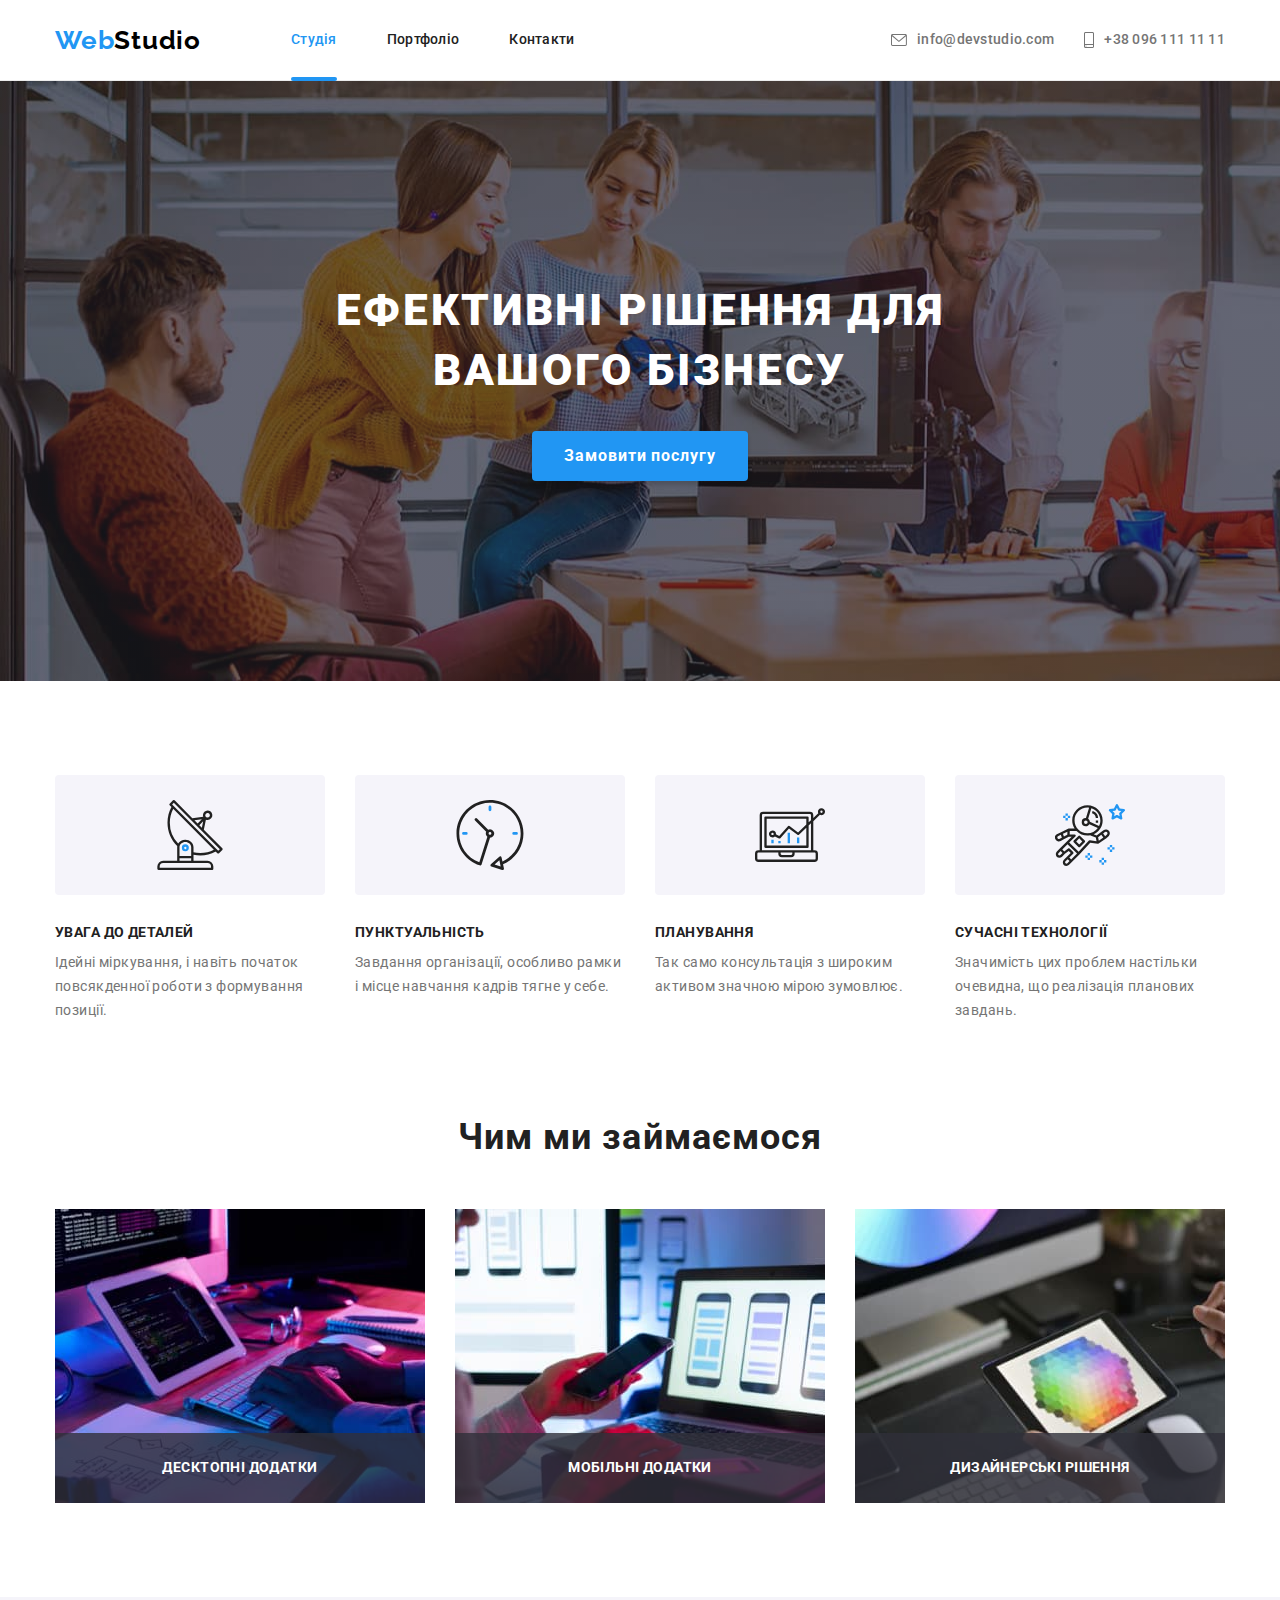
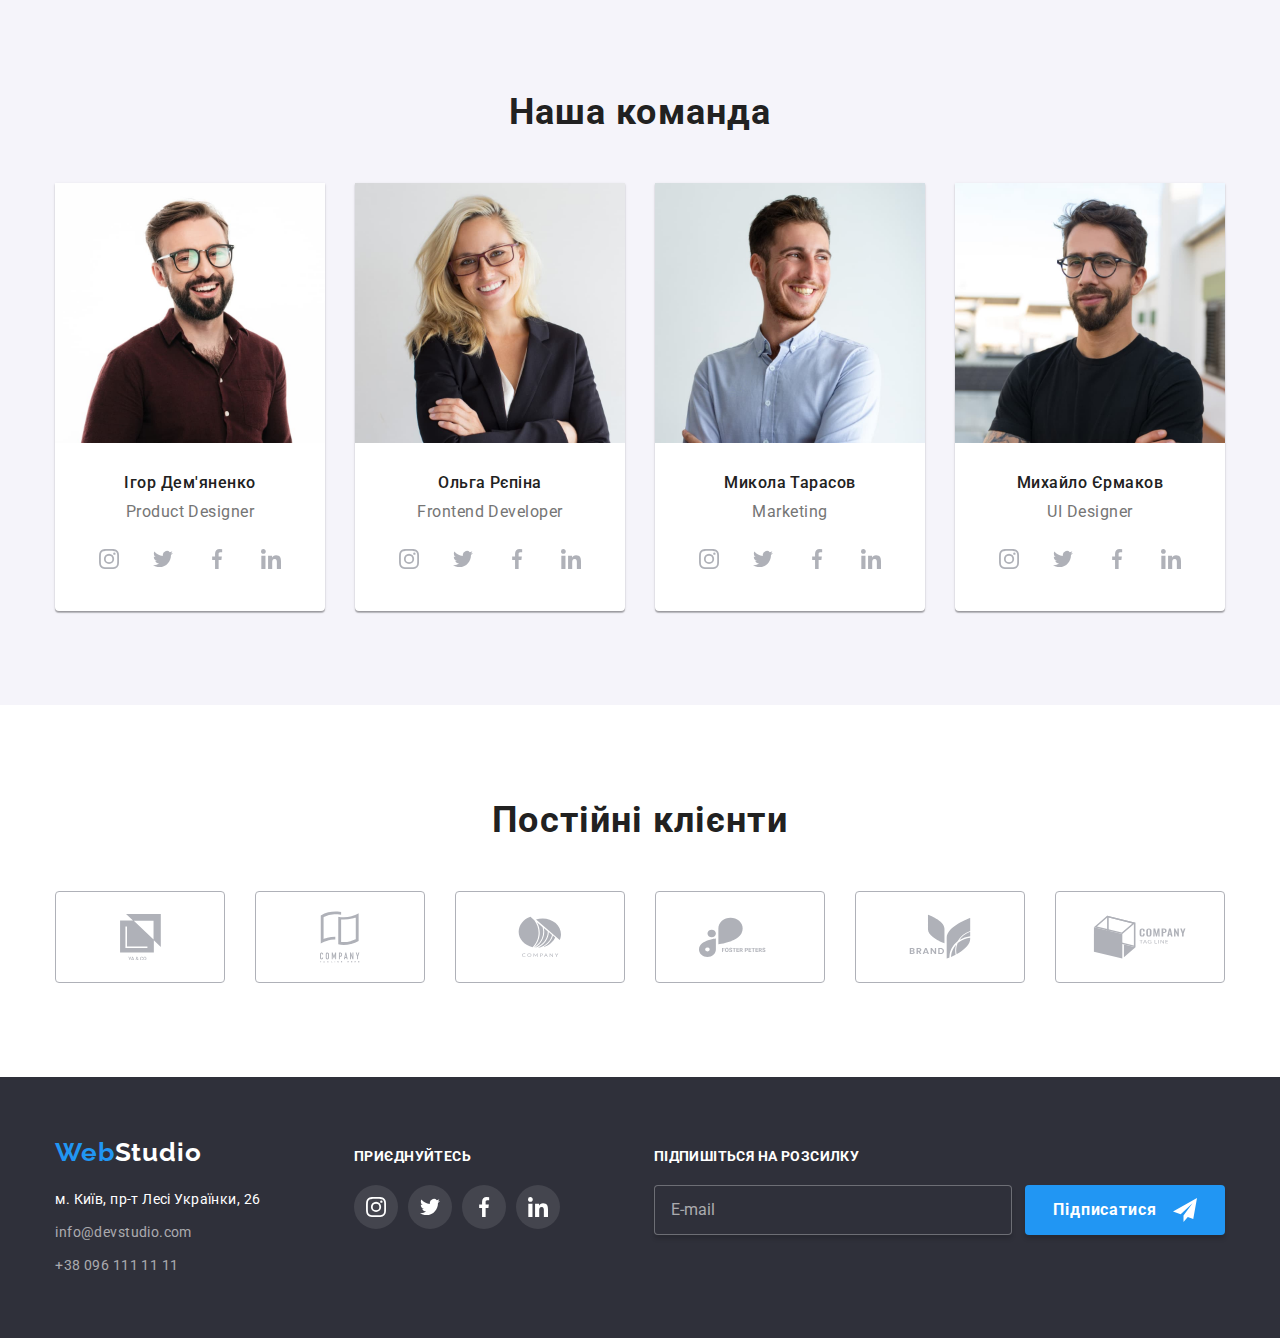
==== commit 00b26bf2: "Додані картинки різних розмірів" ====
--- a/index.html
+++ b/index.html
@@ -144,7 +144,7 @@
                 <h2 class="section-title">Наша команда</h2>
                 <ul class="position-list">
                     <li class="socialnet-card">
-                        <img class="socialnet-img" src="./images/man01.jpg" alt="член команди" width="450"/>
+                        <img class="socialnet-img" srcset="./images/man01.jpg 270w, ./images/man01@2x.jpg 540w, ./images/man01@3x.jpg 810w" src="./images/man01.jpg" alt="член команди" sizes="(max-width: 767px) 100vw, (min-width: 768px) 50vw, (min-width: 1200px) 25vw"/>
                         <div class="socialnet">
                             <h3 class="socialnet-name">Ігор Дем'яненко</h3>
                             <p class="socialnet-subname">Product Designer</p>
@@ -181,7 +181,7 @@
                         </div>
                     </li>
                     <li class="socialnet-card">
-                        <img class="socialnet-img" src="./images/man02.jpg" alt="член команди" width="450"/>
+                        <img class="socialnet-img" srcset="./images/man02.jpg 270w, ./images/man02@2x.jpg 540w, ./images/man02@3x.jpg 810w" src="./images/man02.jpg" alt="член команди" sizes="(max-width: 767px) 100vw, (min-width: 768px) 50vw, (min-width: 1200px) 25vw"/>
                         <div class="socialnet">
                             <h3 class="socialnet-name">Ольга Рєпіна</h3>
                             <p class="socialnet-subname">Frontend Developer</p>
@@ -218,7 +218,7 @@
                         </div>
                     </li>
                     <li class="socialnet-card">
-                        <img class="socialnet-img" src="./images/man03.jpg" alt="член команди" width="450"/>
+                        <img class="socialnet-img" srcset="./images/man03.jpg 270w, ./images/man03@2x.jpg 540w, ./images/man03@3x.jpg 810w" src="./images/man03.jpg" alt="член команди" sizes="(max-width: 767px) 100vw, (min-width: 768px) 50vw, (min-width: 1200px) 25vw"/>
                         <div class="socialnet">
                             <h3 class="socialnet-name">Микола Тарасов</h3>
                             <p class="socialnet-subname">Marketing</p>
@@ -255,7 +255,7 @@
                         </div>
                     </li>
                     <li class="socialnet-card">
-                        <img class="socialnet-img" src="./images/man04.jpg" alt="член команди" width="450"/>
+                        <img class="socialnet-img" srcset="./images/man04.jpg 270w, ./images/man04@2x.jpg 540w, ./images/man04@3x.jpg 810w" src="./images/man04.jpg" alt="член команди" sizes="(max-width: 767px) 100vw, (min-width: 768px) 50vw, (min-width: 1200px) 25vw"/>
                         <div class="socialnet">
                             <h3 class="socialnet-name">Михайло Єрмаков</h3>
                             <p class="socialnet-subname">UI Designer</p>
--- a/css/main.min.css
+++ b/css/main.min.css
@@ -1 +1 @@
-/*! modern-normalize v1.1.0 | MIT License | https://github.com/sindresorhus/modern-normalize */*,::before,::after{-webkit-box-sizing:border-box;box-sizing:border-box}html{line-height:1.15;-webkit-text-size-adjust:100%;-moz-tab-size:4;-o-tab-size:4;tab-size:4}body{margin:0;font-family:system-ui,-apple-system,"Segoe UI",Roboto,Helvetica,Arial,sans-serif,"Apple Color Emoji","Segoe UI Emoji"}hr{height:0;color:inherit}abbr[title]{-webkit-text-decoration:underline dotted;text-decoration:underline dotted}b,strong{font-weight:bolder}code,kbd,samp,pre{font-family:ui-monospace,SFMono-Regular,Consolas,"Liberation Mono",Menlo,monospace;font-size:1em}small{font-size:80%}sub,sup{font-size:75%;line-height:0;position:relative;vertical-align:baseline}sub{bottom:-0.25em}sup{top:-0.5em}table{text-indent:0;border-color:inherit}button,input,optgroup,select,textarea{font-family:inherit;font-size:100%;line-height:1.15;margin:0}button,select{text-transform:none}button,[type=button],[type=reset],[type=submit]{-webkit-appearance:button}::-moz-focus-inner{border-style:none;padding:0}:-moz-focusring{outline:1px dotted ButtonText}:-moz-ui-invalid{box-shadow:none}legend{padding:0}progress{vertical-align:baseline}::-webkit-inner-spin-button,::-webkit-outer-spin-button{height:auto}[type=search]{-webkit-appearance:textfield;outline-offset:-2px}::-webkit-search-decoration{-webkit-appearance:none}::-webkit-file-upload-button{-webkit-appearance:button;font:inherit}summary{display:list-item}html{-webkit-box-sizing:border-box;box-sizing:border-box}*,*::before,*::after{-webkit-box-sizing:inherit;box-sizing:inherit}body{font-family:"Roboto",sans-serif;background-color:#fff;color:#757575}ul{list-style:none}a{text-decoration:none}p,h1,h2,h3,h4,h5,h6{margin:0}ul,ol{margin:0;padding-left:0}img{display:block;width:100%}.container{margin:0 auto;padding:0 15px}@media screen and (min-width: 480px){.container{width:480px}}@media screen and (min-width: 768px){.container{width:768px}}@media screen and (min-width: 1200px){.container{width:1200px}}@media screen and (min-width: 480px){.section-withoutname{padding-top:60px;padding-bottom:60px}}@media screen and (min-width: 768px){.section-withoutname{padding-top:60px;padding-bottom:60px}}@media screen and (min-width: 1200px){.section-withoutname{padding-top:94px;padding-bottom:0px}}@media screen and (max-width: 767px){.section{padding:60px 0}}@media screen and (min-width: 768px){.section{padding:60px 0}}@media screen and (min-width: 1200px){.section{padding:94px 0}}@media screen and (max-width: 1199px){.section.mobile-hidden{padding:0px}}@media screen and (min-width: 1200px){.section.mobile-hidden{padding:94px 0}}.section-color{background-color:#f5f4fa}.section-title{font-style:normal;font-weight:700;font-size:36px;line-height:1.17;text-align:center;letter-spacing:.03em;color:#212121;margin-bottom:50px;margin-top:0;padding:0}@media screen and (min-width: 480px),(max-width: 480px){.position-list{display:-webkit-box;display:-ms-flexbox;display:flex;gap:30px;-ms-flex-wrap:wrap;flex-wrap:wrap;-webkit-box-pack:center;-ms-flex-pack:center;justify-content:center}}@media screen and (min-width: 768px){.position-list{display:-webkit-box;display:-ms-flexbox;display:flex;gap:30px;-ms-flex-wrap:wrap;flex-wrap:wrap;-webkit-box-pack:center;-ms-flex-pack:center;justify-content:center}}@media screen and (min-width: 1200px){.position-list{display:-webkit-box;display:-ms-flexbox;display:flex;gap:30px;-ms-flex-wrap:wrap;flex-wrap:wrap;-webkit-box-pack:center;-ms-flex-pack:center;justify-content:center}}@media screen and (max-width: 1199px){.position-list.mobile-hidden{display:none;padding:0}}@media screen and (max-width: 1199px){.section-title.mobile-hidden{position:absolute;white-space:nowrap;height:1px;width:1px;border:0;overflow:hidden;clip:rect(0 0 0 0);padding:0;margin:-1px;-webkit-clip-path:inset(50%);clip-path:inset(50%)}}.header{border-bottom-width:1px;border-bottom-style:solid;border-bottom-color:#ececec}@media screen and (min-width: 768px){.header{padding-top:0;padding-bottom:0}}@media screen and (min-width: 480px){.header-container{display:-webkit-box;display:-ms-flexbox;display:flex;-webkit-box-align:center;-ms-flex-align:center;align-items:center;-webkit-box-pack:justify;-ms-flex-pack:justify;justify-content:space-between}}@media screen and (min-width: 768px){.header-container{display:-webkit-box;display:-ms-flexbox;display:flex;-webkit-box-align:center;-ms-flex-align:center;align-items:center;-webkit-box-pack:justify;-ms-flex-pack:justify;justify-content:space-between}}@media screen and (min-width: 1200px){.header-container{display:-webkit-box;display:-ms-flexbox;display:flex;-webkit-box-align:center;-ms-flex-align:center;align-items:center;-webkit-box-pack:justify;-ms-flex-pack:justify;justify-content:space-between}}@media screen and (min-width: 480px){.menu{font-weight:500;letter-spacing:.02em}}@media screen and (min-width: 768px){.menu{display:-webkit-box;display:-ms-flexbox;display:flex;-webkit-box-pack:justify;-ms-flex-pack:justify;justify-content:space-between;margin-left:90px;width:100vw}}@media screen and (min-width: 480px){.nav{display:none}}@media screen and (min-width: 768px){.nav{display:block}}@media screen and (min-width: 480px){.menu.is-open{position:fixed;z-index:1;top:0;left:0;bottom:0;right:0;padding:48px 40px;overflow-y:scroll;display:-webkit-box;display:-ms-flexbox;display:flex;-webkit-box-orient:vertical;-webkit-box-direction:normal;-ms-flex-direction:column;flex-direction:column;-webkit-box-pack:justify;-ms-flex-pack:justify;justify-content:space-between;background-color:#fff}}@media screen and (min-width: 480px){.menu.is-open .nav{display:block}}@media screen and (min-width: 480px){.menu.is-open .menu-contacts{display:block}}@media screen and (max-width: 767px){.menu .contacts{display:-webkit-box;display:-ms-flexbox;display:flex;-webkit-box-orient:vertical;-webkit-box-direction:reverse;-ms-flex-direction:column-reverse;flex-direction:column-reverse;margin-bottom:64px}}.menu.is-open .contacts__item:last-child .contacts__link{color:#2196f3;font-size:34px;line-height:1.17;letter-spacing:.02em}@media screen and (min-width: 480px){.menu.is-open .contacts__item:last-child .contacts__link{display:block;margin-bottom:32px}}@media screen and (min-width: 768px){.menu.is-open .contacts__item:last-child .contacts__link{display:inline}}.menu.is-open .contacts__item:not(:last-child) .contacts__link{font-size:24px;line-height:1.16;letter-spacing:.02em}.menu__button{display:block;margin:0;padding:0;background-color:rgba(0,0,0,0);border:none;fill:#212121}@media screen and (min-width: 480px){.menu__button .icon-close{display:block}}@media screen and (min-width: 480px){.menu__button .icon-menu{display:none}}@media screen and (min-width: 480px){.menu__button.is-open .icon-close{display:none}}@media screen and (min-width: 480px){.menu__button.is-open .icon-menu{display:block}}.menu__button .menu-icon{fill:#212121}.menu__button .menu-icon:hover{fill:#2196f3}.header-logo{font-family:"Raleway",sans-serif;font-style:normal;font-weight:700;font-size:26px;line-height:1.19;letter-spacing:.03em;color:#000}@media screen and (min-width: 480px){.header-logo{padding:16px 0}}.header-logo__color{color:#2196f3}@media screen and (min-width: 480px){.site-nav{display:block}}@media screen and (min-width: 768px){.site-nav{display:-webkit-box;display:-ms-flexbox;display:flex;-webkit-box-align:center;-ms-flex-align:center;align-items:center;gap:50px}}.site-nav__item{display:block;position:relative}@media screen and (min-width: 480px){.site-nav__link{font-style:normal;font-weight:500;font-size:40px;line-height:47px;letter-spacing:.02em;-webkit-transition-property:color;transition-property:color;-webkit-transition-duration:250ms;transition-duration:250ms;-webkit-transition-timing-function:cubic-bezier(0.4, 0, 0.2, 1);transition-timing-function:cubic-bezier(0.4, 0, 0.2, 1);color:#212121}.site-nav__link:hover,.site-nav__link:focus{color:#2196f3}.site-nav__link--current{color:#2196f3}}@media screen and (min-width: 768px){.site-nav__link{display:block;font-style:normal;font-weight:500;font-size:14px;line-height:1.14;letter-spacing:.02em;padding-top:32px;padding-bottom:32px;-webkit-transition-property:color;transition-property:color;-webkit-transition-duration:250ms;transition-duration:250ms;-webkit-transition-timing-function:cubic-bezier(0.4, 0, 0.2, 1);transition-timing-function:cubic-bezier(0.4, 0, 0.2, 1);color:#212121}.site-nav__link:hover,.site-nav__link:focus{color:#2196f3}.site-nav__link--current{color:#2196f3}.site-nav__link--current::after{content:"";position:absolute;display:block;width:100%;height:4px;background-color:#2196f3;border-radius:2px;bottom:-1px}}@media screen and (min-width: 480px){.site-nav__item:not(:last-child){margin-bottom:32px}}@media screen and (min-width: 768px){.site-nav__item:not(:last-child){margin-bottom:0}}@media screen and (min-width: 480px){.menu-contacts{display:none}}@media screen and (min-width: 768px){.menu-contacts{display:-webkit-box;display:-ms-flexbox;display:flex;-webkit-box-align:center;-ms-flex-align:center;align-items:center}}@media screen and (min-width: 1200px){.contacts{display:-webkit-box;display:-ms-flexbox;display:flex;gap:30px}}@media screen and (min-width: 768px){.contacts__item:first-child{margin-bottom:10px}}@media screen and (min-width: 1200px){.contacts__item:first-child{margin-bottom:0}}.contacts__link{font-weight:500;font-size:14px;line-height:1.14;letter-spacing:.02em;color:#757575;fill:#757575}@media screen and (min-width: 768px){.contacts__link{display:-webkit-box;display:-ms-flexbox;display:flex}}@media screen and (min-width: 1200px){.contacts__link{display:-webkit-box;display:-ms-flexbox;display:flex;-webkit-box-align:center;-ms-flex-align:center;align-items:center}}.contacts__link:hover,.contacts__link:focus{color:#2196f3;fill:#2196f3}.contacts__icon{fill:currentColor;margin-right:10px;-webkit-transition-property:fill;transition-property:fill;-webkit-transition-duration:250ms;transition-duration:250ms;-webkit-transition-timing-function:cubic-bezier(0.4, 0, 0.2, 1);transition-timing-function:cubic-bezier(0.4, 0, 0.2, 1)}@media screen and (min-width: 480px){.contacts__icon{display:none}}@media screen and (min-width: 768px){.contacts__icon{display:inline}}.menu.is-open .menu-social{display:-webkit-box;display:-ms-flexbox;display:flex}@media screen and (min-width: 480px){.menu-social{display:block}}@media screen and (min-width: 768px){.menu-social{display:none}}.menu .menu-social__item:not(:last-child){margin-right:10px;padding-right:10px;border-right:1px solid rgba(33,33,33,.2)}.menu .menu-social__link{color:#2196f3;font-size:18px;line-height:1.22;text-decoration:none}.menu__button{z-index:2;margin:0;padding:0;background-color:rgba(0,0,0,0);border:none;fill:#212121}@media screen and (min-width: 480px){.menu__button{display:-webkit-box;display:-ms-flexbox;display:flex}}@media screen and (min-width: 768px){.menu__button{display:none}}.hero-overlay{max-width:1600px;margin-left:auto;margin-right:auto;background-image:-webkit-gradient(linear, left top, right top, from(rgba(47, 48, 58, 0.4)), to(rgba(47, 48, 58, 0.4))),url(../images/hero.jpg);background-image:linear-gradient(to right, rgba(47, 48, 58, 0.4), rgba(47, 48, 58, 0.4)),url(../images/hero.jpg);background-color:#c4c4c4;background-size:cover}.hero{margin:0 auto;text-align:center;padding:200px 15px}@media screen and (min-width: 480px){.hero{max-width:390px}}@media screen and (min-width: 1200px){.hero{max-width:696px}}.hero-title{font-style:normal;font-weight:900;letter-spacing:.06em;text-transform:uppercase;color:#fff;margin:0px 0px 30px 0px}@media screen and (min-width: 480px){.hero-title{font-size:26px;line-height:1.62}}@media screen and (min-width: 1200px){.hero-title{font-size:44px;line-height:1.36}}.hero-button{font-style:normal;font-weight:700;font-size:16px;line-height:1.88;text-align:center;letter-spacing:.06em;background-color:#2196f3;color:#fff;padding:10px 32px;-webkit-box-shadow:0px 4px 4px rgba(0,0,0,.15);box-shadow:0px 4px 4px rgba(0,0,0,.15);-webkit-transition-property:background-color;transition-property:background-color;-webkit-transition-duration:time-250;transition-duration:time-250;-webkit-transition-timing-function:cubic-bezier(0.4, 0, 0.2, 1);transition-timing-function:cubic-bezier(0.4, 0, 0.2, 1)}.hero-button:hover,.hero-button:focus{background-color:#188ce8}.hero-button{font-family:inherit;cursor:pointer;border:rgba(0,0,0,0);border-radius:4px}.visually-hidden{position:absolute;white-space:nowrap;height:1px;width:1px;border:0;overflow:hidden;clip:rect(0 0 0 0);padding:0;margin:-1px;-webkit-clip-path:inset(50%);clip-path:inset(50%)}.advantages-box{background-color:#f5f4fa;height:120px;border-radius:4px;margin-bottom:30px;-webkit-box-pack:center;-ms-flex-pack:center;justify-content:center;-webkit-box-align:center;-ms-flex-align:center;align-items:center}@media screen and (min-width: 480px),(max-width: 480px){.advantages-box{display:-webkit-box;display:-ms-flexbox;display:flex;width:100%;text-align:center}}@media screen and (min-width: 768px){.advantages-box{display:-webkit-box;display:-ms-flexbox;display:flex;margin-right:auto;margin-left:auto;width:100%}}@media screen and (min-width: 1200px){.advantages-box{display:-webkit-box;display:-ms-flexbox;display:flex;margin-right:auto;margin-left:auto;width:100%}}.advantages-title{font-style:normal;font-weight:700;font-size:14px;line-height:1.14;letter-spacing:.03em;text-transform:uppercase;color:#212121;padding:0;margin-top:0;margin-bottom:10px}@media screen and (min-width: 480px),(max-width: 480px){.advantages-title{text-align:center}}@media screen and (min-width: 768px){.advantages-title{text-align:left}}.advantages-paragraph{font-size:14px;line-height:1.71;letter-spacing:.03em;color:#757575}@media screen and (min-width: 480px),(max-width: 480px){.advantages-paragraph{margin-right:auto;margin-left:auto;max-width:450px}}@media screen and (min-width: 768px){.advantages-paragraph{margin-right:auto;margin-left:auto;max-width:354px}}@media screen and (min-width: 1200px){.advantages-paragraph{margin-right:auto;margin-left:auto;max-width:270px}}.product{position:relative}.product-thumb{display:-webkit-box;display:-ms-flexbox;display:flex;-webkit-box-pack:center;-ms-flex-pack:center;justify-content:center;-webkit-box-align:center;-ms-flex-align:center;align-items:center;position:absolute;bottom:0;width:100%;height:70px;background-color:rgba(47,48,58,.8)}.product-name{position:absolute;font-weight:700;font-size:14px;line-height:1.14;letter-spacing:.03em;text-transform:uppercase;color:#fff}.socialnet-card{background-color:#fff;border-radius:0 0 4px 4px;-webkit-box-shadow:0px 1px 3px rgba(0,0,0,.12),0px 1px 1px rgba(0,0,0,.14),0px 2px 1px rgba(0,0,0,.2);box-shadow:0px 1px 3px rgba(0,0,0,.12),0px 1px 1px rgba(0,0,0,.14),0px 2px 1px rgba(0,0,0,.2)}@media screen and (min-width: 480px),(max-width: 480px){.socialnet-card{width:450px;height:100%}}@media screen and (min-width: 768px){.socialnet-card{width:354px;height:100%}}@media screen and (min-width: 1200px){.socialnet-card{width:270px;height:100%}}.socialnet-card .socialnet{padding:30px 0}.socialnet-card .socialnet-name{font-style:normal;font-weight:500;font-size:16px;line-height:1.19;text-align:center;letter-spacing:.03em;color:#212121;margin-bottom:10px}.socialnet-card .socialnet-subname{font-size:16px;line-height:1.19;text-align:center;letter-spacing:.03em;color:#757575;margin-bottom:16px}.socialnet-card .socialnet__list{display:-webkit-box;display:-ms-flexbox;display:flex;gap:10px;-webkit-box-pack:center;-ms-flex-pack:center;justify-content:center}.socialnet-card .socialnet__link{display:-webkit-box;display:-ms-flexbox;display:flex;width:44px;height:44px;background-color:rgba(255,255,255,.1);border-radius:50%;fill:#afb1b8;-webkit-box-pack:center;-ms-flex-pack:center;justify-content:center;-webkit-box-align:center;-ms-flex-align:center;align-items:center;-webkit-transition-property:background-color,fill;transition-property:background-color,fill;-webkit-transition-duration:250ms;transition-duration:250ms;-webkit-transition-timing-function:cubic-bezier(0.4, 0, 0.2, 1);transition-timing-function:cubic-bezier(0.4, 0, 0.2, 1)}.socialnet-card .socialnet__link:hover,.socialnet-card .socialnet__link:focus{background-color:#2196f3;fill:#fff}.socialnet-card .socialnet__logo{color:currentColor}@media screen and (min-width: 480px){.socialnet-img{width:450px;height:460px}}@media screen and (min-width: 768px){.socialnet-img{width:354px;height:374px}}@media screen and (min-width: 1200px){.socialnet-img{width:270px;height:260px}}.client__link{border:1px solid #afb1b8;border-radius:4px;height:92px;fill:#afb1b8;-webkit-box-pack:center;-ms-flex-pack:center;justify-content:center;-webkit-box-align:center;-ms-flex-align:center;align-items:center;-webkit-transition-property:border-color,fill;transition-property:border-color,fill;-webkit-transition-duration:250ms;transition-duration:250ms;-webkit-transition-timing-function:cubic-bezier(0.4, 0, 0.2, 1);transition-timing-function:cubic-bezier(0.4, 0, 0.2, 1)}.client__link:hover,.client__link:focus{border-color:#2196f3;fill:#2196f3}@media screen and (max-width: 767px){.client__link{display:-webkit-box;display:-ms-flexbox;display:flex;min-width:210px}}@media screen and (min-width: 768px){.client__link{display:-webkit-box;display:-ms-flexbox;display:flex;min-width:226px}}@media screen and (min-width: 1200px){.client__link{min-width:170px}}.client__logo{color:currentColor}.backdrop{position:fixed;top:0;left:0;width:100%;height:100%;background-color:rgba(0,0,0,.2);opacity:1;visibility:visible;-webkit-transition:opacity 250ms cubic-bezier(0.4, 0, 0.2, 1),visibility 250ms cubic-bezier(0.4, 0, 0.2, 1);transition:opacity 250ms cubic-bezier(0.4, 0, 0.2, 1),visibility 250ms cubic-bezier(0.4, 0, 0.2, 1)}.backdrop.is-hidden{opacity:0;pointer-events:none;visibility:hidden}.modal-window{position:absolute;top:50%;left:50%;-webkit-transform:translate(-50%, -50%) scale(1);transform:translate(-50%, -50%) scale(1);-webkit-transition:-webkit-transform 250ms cubic-bezier(0.4, 0, 0.2, 1);transition:-webkit-transform 250ms cubic-bezier(0.4, 0, 0.2, 1);transition:transform 250ms cubic-bezier(0.4, 0, 0.2, 1);transition:transform 250ms cubic-bezier(0.4, 0, 0.2, 1), -webkit-transform 250ms cubic-bezier(0.4, 0, 0.2, 1);border-radius:4px;padding:40px;background-color:#fff;-webkit-box-shadow:0px 1px 3px rgba(0,0,0,.12),0px 1px 1px rgba(0,0,0,.14),0px 2px 1px rgba(0,0,0,.2);box-shadow:0px 1px 3px rgba(0,0,0,.12),0px 1px 1px rgba(0,0,0,.14),0px 2px 1px rgba(0,0,0,.2)}@media screen and (min-width: 480px){.modal-window{width:450px;min-height:609px}}@media screen and (min-width: 1200px){.modal-window{width:528px;min-height:581px}}.backdrop.is-hidden .modal-window{-webkit-transform:translate(-50%, -50%) scale(0.9);transform:translate(-50%, -50%) scale(0.9)}.modal-closebutton{display:-webkit-box;display:-ms-flexbox;display:flex;-webkit-box-align:center;-ms-flex-align:center;align-items:center;-webkit-box-pack:center;-ms-flex-pack:center;justify-content:center;position:absolute;border-radius:50%;width:30px;height:30px;top:8px;right:8px;padding:0;cursor:pointer;border:1px solid rgba(0,0,0,.1);background-color:rgba(0,0,0,0)}.modal-closebutton__img{display:block;fill:#000;-webkit-transition-property:fill;transition-property:fill;-webkit-transition-duration:250ms;transition-duration:250ms;-webkit-transition-timing-function:cubic-bezier(0.4, 0, 0.2, 1);transition-timing-function:cubic-bezier(0.4, 0, 0.2, 1)}.modal-closebutton:hover .modal-closebutton__img,.modal-closebutton:focus .modal-closebutton__img{fill:#2196f3}.modal-window__name{display:block;font-size:20px;text-align:center;letter-spacing:.03em;color:#212121}@media screen and (min-width: 480px){.modal-window__name{line-height:1.5}}@media screen and (min-width: 1200px){.modal-window__name{line-height:1.15}}.modal-form{margin-top:12px;display:block}.modal-form__field{position:relative;display:-webkit-box;display:-ms-flexbox;display:flex;-webkit-box-orient:vertical;-webkit-box-direction:normal;-ms-flex-direction:column;flex-direction:column;gap:4px}.modal-form__field--text{margin-bottom:10px}.modal-form__field--textarea{margin-bottom:20px}.modal-form__field--check{margin-top:20px;position:absolute;white-space:nowrap;height:1px;width:1px;border:0;overflow:hidden;clip:rect(0 0 0 0);padding:0;margin:-1px;-webkit-clip-path:inset(50%);clip-path:inset(50%)}.modal-form__label{font-size:12px;line-height:1.17;letter-spacing:.01em}.modal-form__label--check{display:-webkit-box;display:-ms-flexbox;display:flex;-webkit-box-align:center;-ms-flex-align:center;align-items:center;font-size:14px;line-height:1.71;letter-spacing:.03em;color:#757575}@media screen and (min-width: 480px){.modal-form__label--check{font-size:12px;line-height:1.17;letter-spacing:.03em}}@media screen and (min-width: 1200px){.modal-form__label--check{font-size:14px;line-height:1.71}}.modal-form .modal-form__check{display:-webkit-box;display:-ms-flexbox;display:flex;-webkit-box-align:center;-ms-flex-align:center;align-items:center}@media screen and (min-width: 480px){.modal-form .check-text{font-style:normal;font-weight:400;font-size:12px;line-height:1.17;letter-spacing:.03em}}@media screen and (min-width: 1200px){.modal-form .check-text{font-size:14px;line-height:1.71}}.modal-form__input{display:block;height:40px;border-radius:4px;border:1px solid rgba(33,33,33,.2);padding:14px 16px 14px 42px;outline:none;width:100%;-webkit-transition-property:border-color;transition-property:border-color;-webkit-transition-duration:250ms;transition-duration:250ms;-webkit-transition-timing-function:cubic-bezier(0.4, 0, 0.2, 1);transition-timing-function:cubic-bezier(0.4, 0, 0.2, 1)}.modal-form__input:focus{border-color:#2196f3}.modal-form__logo{position:absolute;top:calc(8px + 50%);left:15px;-webkit-transform:translateY(-50%);transform:translateY(-50%);fill:#212121;-webkit-transition-property:fill;transition-property:fill;-webkit-transition-duration:250ms;transition-duration:250ms;-webkit-transition-timing-function:cubic-bezier(0.4, 0, 0.2, 1);transition-timing-function:cubic-bezier(0.4, 0, 0.2, 1)}.modal-form__logo--check{display:inline-block;margin-left:12px;margin-right:8px;background-color:#fff;border:2px solid #212121;border-radius:2px;cursor:pointer;-webkit-transition-property:background-color;transition-property:background-color;-webkit-transition-duration:250ms;transition-duration:250ms;-webkit-transition-timing-function:cubic-bezier(0.4, 0, 0.2, 1);transition-timing-function:cubic-bezier(0.4, 0, 0.2, 1)}.modal-form__input:focus+.modal-form__logo{fill:#2196f3}.modal-form__textarea{font-size:12px;line-height:1.17;letter-spacing:.01em;height:120px;resize:none;border-radius:4px;border:1px solid rgba(33,33,33,.2);padding:12px 16px;outline:none;-webkit-transition-property:border-color;transition-property:border-color;-webkit-transition-duration:250ms;transition-duration:250ms;-webkit-transition-timing-function:cubic-bezier(0.4, 0, 0.2, 1);transition-timing-function:cubic-bezier(0.4, 0, 0.2, 1)}.modal-form__textarea:focus{border-color:#2196f3}.modal-form__textarea::-webkit-input-placeholder{color:rgba(117,117,117,.5);font-size:12px;line-height:14px;letter-spacing:.01em}.modal-form__textarea::-moz-placeholder{color:rgba(117,117,117,.5);font-size:12px;line-height:14px;letter-spacing:.01em}.modal-form__textarea:-ms-input-placeholder{color:rgba(117,117,117,.5);font-size:12px;line-height:14px;letter-spacing:.01em}.modal-form__textarea::-ms-input-placeholder{color:rgba(117,117,117,.5);font-size:12px;line-height:14px;letter-spacing:.01em}.modal-form__textarea::placeholder{color:rgba(117,117,117,.5);font-size:12px;line-height:14px;letter-spacing:.01em}.modal-form__field--check:checked+.modal-form__logo--check{display:inline-block;margin-left:12px;margin-right:8px;background-color:#2196f3;border-radius:2px;border-color:#2196f3}.modal-form__link{color:#2196f3;-webkit-text-decoration:underline 1px;text-decoration:underline 1px}.modal-form__button{display:block;margin-top:30px;margin-left:auto;margin-right:auto;font-size:16px;line-height:1.88;-webkit-box-align:center;-ms-flex-align:center;align-items:center;text-align:center;letter-spacing:.06em;padding:0;width:200px;height:50px;background-color:#2196f3;border-radius:4px;-webkit-box-shadow:0px 4px 4px rgba(0,0,0,.15);box-shadow:0px 4px 4px rgba(0,0,0,.15);color:#fff;border-color:rgba(0,0,0,0);-webkit-transition-property:background-color;transition-property:background-color;-webkit-transition-duration:250ms;transition-duration:250ms;-webkit-transition-timing-function:cubic-bezier(0.4, 0, 0.2, 1);transition-timing-function:cubic-bezier(0.4, 0, 0.2, 1)}.modal-form__button:hover,.modal-form__button:focus{background-color:#188ce8;cursor:pointer}.filtr{display:-webkit-box;display:-ms-flexbox;display:flex;gap:8px}@media screen and (min-width: 480px),(max-width: 480px){.filtr{-ms-flex-wrap:wrap;flex-wrap:wrap;-webkit-box-pack:start;-ms-flex-pack:start;justify-content:flex-start;margin-bottom:40px;row-gap:15px}}@media screen and (min-width: 768px){.filtr{-ms-flex-wrap:nowrap;flex-wrap:nowrap;-webkit-box-pack:center;-ms-flex-pack:center;justify-content:center;margin-bottom:30px;row-gap:0}}@media screen and (min-width: 768px){.filtr{margin-bottom:50px}}.filtr__button{font-style:normal;font-weight:500;font-size:16px;line-height:1.62;text-align:center;letter-spacing:.03em;background-color:#f5f4fa;color:#212121;padding:6px 22px;-webkit-transition-property:color,background-color,-webkit-box-shadow;transition-property:color,background-color,-webkit-box-shadow;transition-property:color,background-color,box-shadow;transition-property:color,background-color,box-shadow,-webkit-box-shadow;-webkit-transition-duration:250ms;transition-duration:250ms;-webkit-transition-timing-function:cubic-bezier(0.4, 0, 0.2, 1);transition-timing-function:cubic-bezier(0.4, 0, 0.2, 1)}.filtr__button:hover,.filtr__button:focus{background-color:#2196f3;color:#fff;-webkit-box-shadow:0px 3px 1px rgba(0,0,0,.1),0px 1px 2px rgba(0,0,0,.08),0px 2px 2px rgba(0,0,0,.12);box-shadow:0px 3px 1px rgba(0,0,0,.1),0px 1px 2px rgba(0,0,0,.08),0px 2px 2px rgba(0,0,0,.12)}.filtr__button{font-family:inherit;cursor:pointer;border:rgba(0,0,0,0);border-radius:4px}.products{display:-webkit-box;display:-ms-flexbox;display:flex;-ms-flex-wrap:wrap;flex-wrap:wrap;gap:30px}.products-item{display:-webkit-box;display:-ms-flexbox;display:flex}@media screen and (min-width: 768px){.products-item{-ms-flex-preferred-size:calc((100% - 60px)/2);flex-basis:calc((100% - 60px)/2)}.products-item:nth-child(2n){margin-right:0}}@media screen and (min-width: 1200px){.products-item{-ms-flex-preferred-size:calc((100% - 90px)/3);flex-basis:calc((100% - 90px)/3)}.products-item:nth-child(3n){margin-right:0}}.products-box__link{display:-webkit-box;display:-ms-flexbox;display:flex;position:relative;-webkit-box-orient:vertical;-webkit-box-direction:normal;-ms-flex-direction:column;flex-direction:column;height:100%;-webkit-transition-property:-webkit-box-shadow;transition-property:-webkit-box-shadow;transition-property:box-shadow;transition-property:box-shadow, -webkit-box-shadow;-webkit-transition-duration:250ms;transition-duration:250ms;-webkit-transition-timing-function:cubic-bezier(0.4, 0, 0.2, 1);transition-timing-function:cubic-bezier(0.4, 0, 0.2, 1)}@media screen and (min-width: 480px){.products-box__link{width:450px}}@media screen and (min-width: 768px){.products-box__link{width:354px}}@media screen and (min-width: 1200px){.products-box__link{width:370px}}.products-box__link:hover,.products-box__link:focus{-webkit-box-shadow:0px 1px 1px rgba(0,0,0,.12),0px 4px 4px rgba(0,0,0,.06),1px 4px 6px rgba(0,0,0,.16);box-shadow:0px 1px 1px rgba(0,0,0,.12),0px 4px 4px rgba(0,0,0,.06),1px 4px 6px rgba(0,0,0,.16)}.products-box__link:hover .products-box__text,.products-box__link:focus .products-box__text{content:"";-webkit-transform:translateY(0%);transform:translateY(0%)}.products-box__thumb{display:block;position:relative;overflow:hidden}@media screen and (min-width: 480px){.products-box__thumb{width:100%;height:294px}}@media screen and (min-width: 768px){.products-box__thumb{width:354px;height:294px}}@media screen and (min-width: 1200px){.products-box__thumb{width:370px;height:294px}}.products-box__text{display:block;position:absolute;background-color:rgba(33,150,243,.9);height:294px;font-size:18px;line-height:1.56;letter-spacing:.03em;color:#fff;-webkit-transform:translateY(101%);transform:translateY(101%);-webkit-transition-property:-webkit-transform;transition-property:-webkit-transform;transition-property:transform;transition-property:transform, -webkit-transform;-webkit-transition-duration:250ms;transition-duration:250ms;-webkit-transition-timing-function:cubic-bezier(0.4, 0, 0.2, 1);transition-timing-function:cubic-bezier(0.4, 0, 0.2, 1)}@media screen and (min-width: 480px){.products-box__text{width:100%;padding:77px 24px}}@media screen and (min-width: 768px){.products-box__text{width:354px;padding:49px 24px 77px}}@media screen and (min-width: 1200px){.products-box__text{width:370px;padding:63px 24px}}.products-box__name{padding:20px 24px;border-left:1px solid #eee;border-bottom:1px solid #eee;border-right:1px solid #eee;-webkit-box-flex:1;-ms-flex-positive:1;flex-grow:1}.products-box__title{font-style:normal;font-weight:700;font-size:18px;line-height:2;letter-spacing:.06em;color:#212121;margin-bottom:4px}.products-box__subtitle{font-style:normal;font-size:16px;line-height:1.88;letter-spacing:.03em;color:#757575}@media screen and (min-width: 768px){.products-img{width:auto}}.footer{background-color:#2f303a;padding:60px 0}@media screen and (min-width: 1200px){.footer-position{display:-webkit-box;display:-ms-flexbox;display:flex;gap:93px;-webkit-box-align:baseline;-ms-flex-align:baseline;align-items:baseline}}@media screen and (min-width: 768px){.footer-position{display:-webkit-box;display:-ms-flexbox;display:flex;gap:60px;-ms-flex-pack:distribute;justify-content:space-around;-ms-flex-wrap:wrap;flex-wrap:wrap;-webkit-box-align:baseline;-ms-flex-align:baseline;align-items:baseline}}@media screen and (min-width: 480px){.footer-one{text-align:center;margin-bottom:60px}}@media screen and (min-width: 768px){.footer-one{text-align:center;margin-bottom:0px}}@media screen and (min-width: 1200px){.footer-one{text-align:left}}.footer-logo{display:inline-block;font-family:"Raleway",sans-serif;font-style:normal;font-weight:700;font-size:26px;line-height:1.19;letter-spacing:.03em;color:#fff;margin-bottom:20px}.footer-logo__color{color:#2196f3}.footer-contacts__item:not(:last-child){margin-bottom:9px}.footer-contacts__link{font-style:normal;font-size:14px;line-height:1.71;letter-spacing:.03em;-webkit-transition-property:color;transition-property:color;-webkit-transition-duration:250ms;transition-duration:250ms;-webkit-transition-timing-function:cubic-bezier(0.4, 0, 0.2, 1);transition-timing-function:cubic-bezier(0.4, 0, 0.2, 1)}.footer-contacts__link--color1{color:#fff}.footer-contacts__link--color2{color:rgba(255,255,255,.6)}.footer-contacts__link:hover,.footer-contacts__link:focus{color:#2196f3}@media screen and (min-width: 480px){.footer-two{text-align:center;margin-bottom:60px}}@media screen and (min-width: 768px){.footer-two{text-align:center;margin-bottom:0px}}@media screen and (min-width: 1200px){.footer-two{text-align:left}}.footer-title{display:block;font-weight:700;font-size:14px;line-height:1.14;letter-spacing:.03em;text-transform:uppercase;color:#fff;margin-bottom:20px}.footer-socialnet{display:-webkit-box;display:-ms-flexbox;display:flex;gap:10px}@media screen and (min-width: 480px){.footer-socialnet{-webkit-box-pack:center;-ms-flex-pack:center;justify-content:center}}.footer-socialnet__link{display:-webkit-box;display:-ms-flexbox;display:flex;width:44px;height:44px;background-color:rgba(255,255,255,.1);fill:#fff;border-radius:50%;-webkit-box-pack:center;-ms-flex-pack:center;justify-content:center;-webkit-box-align:center;-ms-flex-align:center;align-items:center;-webkit-transition-property:background-color;transition-property:background-color;-webkit-transition-duration:250ms;transition-duration:250ms;-webkit-transition-timing-function:cubic-bezier(0.4, 0, 0.2, 1);transition-timing-function:cubic-bezier(0.4, 0, 0.2, 1)}.footer-socialnet__link:hover,.footer-socialnet__link:focus{background-color:#2196f3}@media screen and (min-width: 480px){.footer-three{text-align:center}}@media screen and (min-width: 768px){.footer-three{text-align:center}}@media screen and (min-width: 1200px){.footer-three{text-align:left}}.footer-form__input{padding:15px 16px;height:50px;border-radius:4px;border:1px solid rgba(255,255,255,.3);background-color:#2f303a;color:#fff;-webkit-box-shadow:0px 4px 4px rgba(0,0,0,.15);box-shadow:0px 4px 4px rgba(0,0,0,.15);outline:none;-webkit-transition-property:border-color;transition-property:border-color;-webkit-transition-duration:250ms;transition-duration:250ms;-webkit-transition-timing-function:cubic-bezier(0.4, 0, 0.2, 1);transition-timing-function:cubic-bezier(0.4, 0, 0.2, 1)}.footer-form__input::-webkit-input-placeholder{color:rgba(255,255,255,.6)}.footer-form__input::-moz-placeholder{color:rgba(255,255,255,.6)}.footer-form__input:-ms-input-placeholder{color:rgba(255,255,255,.6)}.footer-form__input::-ms-input-placeholder{color:rgba(255,255,255,.6)}.footer-form__input::placeholder{color:rgba(255,255,255,.6)}.footer-form__input:focus{border-color:#2196f3}@media screen and (min-width: 480px){.footer-form__input{display:block;margin-bottom:20px;width:450px}}@media screen and (min-width: 768px){.footer-form__input{display:block;margin-bottom:20px}}@media screen and (min-width: 1200px){.footer-form__input{display:inline;margin-bottom:0px;width:358px}}.footer-form__button{position:relative;font-style:normal;font-weight:700;font-size:16px;line-height:1.88;-webkit-box-align:center;-ms-flex-align:center;align-items:center;text-align:left;letter-spacing:.06em;color:#fff;background-color:#2196f3;border-radius:4px;padding:10px 28px;cursor:pointer;border:rgba(0,0,0,0);-webkit-box-shadow:0px 4px 4px rgba(0,0,0,.15);box-shadow:0px 4px 4px rgba(0,0,0,.15);width:200px;margin-left:9px;-webkit-transition-property:background-color;transition-property:background-color;-webkit-transition-duration:250ms;transition-duration:250ms;-webkit-transition-timing-function:cubic-bezier(0.4, 0, 0.2, 1);transition-timing-function:cubic-bezier(0.4, 0, 0.2, 1)}.footer-form__button:hover,.footer-form__button:focus{background-color:#188ce8}.footer-form__logo{position:absolute;top:50%;right:28px;-webkit-transform:translateY(-50%);transform:translateY(-50%)}/*# sourceMappingURL=main.min.css.map */+/*! modern-normalize v1.1.0 | MIT License | https://github.com/sindresorhus/modern-normalize */*,::before,::after{-webkit-box-sizing:border-box;box-sizing:border-box}html{line-height:1.15;-webkit-text-size-adjust:100%;-moz-tab-size:4;-o-tab-size:4;tab-size:4}body{margin:0;font-family:system-ui,-apple-system,"Segoe UI",Roboto,Helvetica,Arial,sans-serif,"Apple Color Emoji","Segoe UI Emoji"}hr{height:0;color:inherit}abbr[title]{-webkit-text-decoration:underline dotted;text-decoration:underline dotted}b,strong{font-weight:bolder}code,kbd,samp,pre{font-family:ui-monospace,SFMono-Regular,Consolas,"Liberation Mono",Menlo,monospace;font-size:1em}small{font-size:80%}sub,sup{font-size:75%;line-height:0;position:relative;vertical-align:baseline}sub{bottom:-0.25em}sup{top:-0.5em}table{text-indent:0;border-color:inherit}button,input,optgroup,select,textarea{font-family:inherit;font-size:100%;line-height:1.15;margin:0}button,select{text-transform:none}button,[type=button],[type=reset],[type=submit]{-webkit-appearance:button}::-moz-focus-inner{border-style:none;padding:0}:-moz-focusring{outline:1px dotted ButtonText}:-moz-ui-invalid{box-shadow:none}legend{padding:0}progress{vertical-align:baseline}::-webkit-inner-spin-button,::-webkit-outer-spin-button{height:auto}[type=search]{-webkit-appearance:textfield;outline-offset:-2px}::-webkit-search-decoration{-webkit-appearance:none}::-webkit-file-upload-button{-webkit-appearance:button;font:inherit}summary{display:list-item}html{-webkit-box-sizing:border-box;box-sizing:border-box}*,*::before,*::after{-webkit-box-sizing:inherit;box-sizing:inherit}body{font-family:"Roboto",sans-serif;background-color:#fff;color:#757575}ul{list-style:none}a{text-decoration:none}p,h1,h2,h3,h4,h5,h6{margin:0}ul,ol{margin:0;padding-left:0}img{display:block;width:100%}.container{margin:0 auto;padding:0 15px}@media screen and (min-width: 480px){.container{width:480px}}@media screen and (min-width: 768px){.container{width:768px}}@media screen and (min-width: 1200px){.container{width:1200px}}@media screen and (min-width: 480px),(max-width: 480px){.section-withoutname{padding-top:60px;padding-bottom:60px}}@media screen and (min-width: 768px){.section-withoutname{padding-top:60px;padding-bottom:60px}}@media screen and (min-width: 1200px){.section-withoutname{padding-top:94px;padding-bottom:0px}}@media screen and (max-width: 480px),(min-width: 480px){.section{padding:60px 0}}@media screen and (min-width: 768px){.section{padding:60px 0}}@media screen and (min-width: 1200px){.section{padding:94px 0}}@media screen and (max-width: 1199px){.section.mobile-hidden{padding:0px}}@media screen and (min-width: 1200px){.section.mobile-hidden{padding:94px 0}}.section-color{background-color:#f5f4fa}.section-title{font-style:normal;font-weight:700;font-size:36px;line-height:1.17;text-align:center;letter-spacing:.03em;color:#212121;margin-bottom:50px;margin-top:0;padding:0}@media screen and (min-width: 480px),(max-width: 480px){.position-list{display:-webkit-box;display:-ms-flexbox;display:flex;gap:30px;-ms-flex-wrap:wrap;flex-wrap:wrap;-webkit-box-pack:center;-ms-flex-pack:center;justify-content:center}}@media screen and (min-width: 768px){.position-list{display:-webkit-box;display:-ms-flexbox;display:flex;gap:30px;-ms-flex-wrap:wrap;flex-wrap:wrap;-webkit-box-pack:center;-ms-flex-pack:center;justify-content:center}}@media screen and (min-width: 1200px){.position-list{display:-webkit-box;display:-ms-flexbox;display:flex;gap:30px;-ms-flex-wrap:wrap;flex-wrap:wrap;-webkit-box-pack:center;-ms-flex-pack:center;justify-content:center}}@media screen and (max-width: 1199px){.position-list.mobile-hidden{display:none;padding:0}}@media screen and (max-width: 1199px){.section-title.mobile-hidden{position:absolute;white-space:nowrap;height:1px;width:1px;border:0;overflow:hidden;clip:rect(0 0 0 0);padding:0;margin:-1px;-webkit-clip-path:inset(50%);clip-path:inset(50%)}}.header{border-bottom-width:1px;border-bottom-style:solid;border-bottom-color:#ececec}@media screen and (min-width: 768px){.header{padding-top:0;padding-bottom:0}}@media screen and (min-width: 480px){.header-container{display:-webkit-box;display:-ms-flexbox;display:flex;-webkit-box-align:center;-ms-flex-align:center;align-items:center;-webkit-box-pack:justify;-ms-flex-pack:justify;justify-content:space-between}}@media screen and (min-width: 768px){.header-container{display:-webkit-box;display:-ms-flexbox;display:flex;-webkit-box-align:center;-ms-flex-align:center;align-items:center;-webkit-box-pack:justify;-ms-flex-pack:justify;justify-content:space-between}}@media screen and (min-width: 1200px){.header-container{display:-webkit-box;display:-ms-flexbox;display:flex;-webkit-box-align:center;-ms-flex-align:center;align-items:center;-webkit-box-pack:justify;-ms-flex-pack:justify;justify-content:space-between}}@media screen and (min-width: 480px){.menu{font-weight:500;letter-spacing:.02em}}@media screen and (min-width: 768px){.menu{display:-webkit-box;display:-ms-flexbox;display:flex;-webkit-box-pack:justify;-ms-flex-pack:justify;justify-content:space-between;margin-left:90px;width:100vw}}@media screen and (min-width: 480px){.nav{display:none}}@media screen and (min-width: 768px){.nav{display:block}}@media screen and (min-width: 480px){.menu.is-open{position:fixed;z-index:1;top:0;left:0;bottom:0;right:0;padding:48px 40px;overflow-y:scroll;display:-webkit-box;display:-ms-flexbox;display:flex;-webkit-box-orient:vertical;-webkit-box-direction:normal;-ms-flex-direction:column;flex-direction:column;-webkit-box-pack:justify;-ms-flex-pack:justify;justify-content:space-between;background-color:#fff}}@media screen and (min-width: 480px){.menu.is-open .nav{display:block}}@media screen and (min-width: 480px){.menu.is-open .menu-contacts{display:block}}@media screen and (max-width: 767px){.menu .contacts{display:-webkit-box;display:-ms-flexbox;display:flex;-webkit-box-orient:vertical;-webkit-box-direction:reverse;-ms-flex-direction:column-reverse;flex-direction:column-reverse;margin-bottom:64px}}.menu.is-open .contacts__item:last-child .contacts__link{color:#2196f3;font-size:34px;line-height:1.17;letter-spacing:.02em}@media screen and (min-width: 480px){.menu.is-open .contacts__item:last-child .contacts__link{display:block;margin-bottom:32px}}@media screen and (min-width: 768px){.menu.is-open .contacts__item:last-child .contacts__link{display:inline}}.menu.is-open .contacts__item:not(:last-child) .contacts__link{font-size:24px;line-height:1.16;letter-spacing:.02em}.menu__button{display:block;margin:0;padding:0;background-color:rgba(0,0,0,0);border:none;fill:#212121}@media screen and (min-width: 480px){.menu__button .icon-close{display:block}}@media screen and (min-width: 480px){.menu__button .icon-menu{display:none}}@media screen and (min-width: 480px){.menu__button.is-open .icon-close{display:none}}@media screen and (min-width: 480px){.menu__button.is-open .icon-menu{display:block}}.menu__button .menu-icon{fill:#212121}.menu__button .menu-icon:hover{fill:#2196f3}.header-logo{font-family:"Raleway",sans-serif;font-style:normal;font-weight:700;font-size:26px;line-height:1.19;letter-spacing:.03em;color:#000}@media screen and (min-width: 480px){.header-logo{padding:16px 0}}.header-logo__color{color:#2196f3}@media screen and (min-width: 480px){.site-nav{display:block}}@media screen and (min-width: 768px){.site-nav{display:-webkit-box;display:-ms-flexbox;display:flex;-webkit-box-align:center;-ms-flex-align:center;align-items:center;gap:50px}}.site-nav__item{display:block;position:relative}@media screen and (min-width: 480px){.site-nav__link{font-style:normal;font-weight:500;font-size:40px;line-height:47px;letter-spacing:.02em;-webkit-transition-property:color;transition-property:color;-webkit-transition-duration:250ms;transition-duration:250ms;-webkit-transition-timing-function:cubic-bezier(0.4, 0, 0.2, 1);transition-timing-function:cubic-bezier(0.4, 0, 0.2, 1);color:#212121}.site-nav__link:hover,.site-nav__link:focus{color:#2196f3}.site-nav__link--current{color:#2196f3}}@media screen and (min-width: 768px){.site-nav__link{display:block;font-style:normal;font-weight:500;font-size:14px;line-height:1.14;letter-spacing:.02em;padding-top:32px;padding-bottom:32px;-webkit-transition-property:color;transition-property:color;-webkit-transition-duration:250ms;transition-duration:250ms;-webkit-transition-timing-function:cubic-bezier(0.4, 0, 0.2, 1);transition-timing-function:cubic-bezier(0.4, 0, 0.2, 1);color:#212121}.site-nav__link:hover,.site-nav__link:focus{color:#2196f3}.site-nav__link--current{color:#2196f3}.site-nav__link--current::after{content:"";position:absolute;display:block;width:100%;height:4px;background-color:#2196f3;border-radius:2px;bottom:-1px}}@media screen and (min-width: 480px){.site-nav__item:not(:last-child){margin-bottom:32px}}@media screen and (min-width: 768px){.site-nav__item:not(:last-child){margin-bottom:0}}@media screen and (min-width: 480px){.menu-contacts{display:none}}@media screen and (min-width: 768px){.menu-contacts{display:-webkit-box;display:-ms-flexbox;display:flex;-webkit-box-align:center;-ms-flex-align:center;align-items:center}}@media screen and (min-width: 1200px){.contacts{display:-webkit-box;display:-ms-flexbox;display:flex;gap:30px}}@media screen and (min-width: 768px){.contacts__item:first-child{margin-bottom:10px}}@media screen and (min-width: 1200px){.contacts__item:first-child{margin-bottom:0}}.contacts__link{font-weight:500;font-size:14px;line-height:1.14;letter-spacing:.02em;color:#757575;fill:#757575}@media screen and (min-width: 768px){.contacts__link{display:-webkit-box;display:-ms-flexbox;display:flex}}@media screen and (min-width: 1200px){.contacts__link{display:-webkit-box;display:-ms-flexbox;display:flex;-webkit-box-align:center;-ms-flex-align:center;align-items:center}}.contacts__link:hover,.contacts__link:focus{color:#2196f3;fill:#2196f3}.contacts__icon{fill:currentColor;margin-right:10px;-webkit-transition-property:fill;transition-property:fill;-webkit-transition-duration:250ms;transition-duration:250ms;-webkit-transition-timing-function:cubic-bezier(0.4, 0, 0.2, 1);transition-timing-function:cubic-bezier(0.4, 0, 0.2, 1)}@media screen and (min-width: 480px){.contacts__icon{display:none}}@media screen and (min-width: 768px){.contacts__icon{display:inline}}.menu.is-open .menu-social{display:-webkit-box;display:-ms-flexbox;display:flex}@media screen and (min-width: 480px){.menu-social{display:block}}@media screen and (min-width: 768px){.menu-social{display:none}}.menu .menu-social__item:not(:last-child){margin-right:10px;padding-right:10px;border-right:1px solid rgba(33,33,33,.2)}.menu .menu-social__link{color:#2196f3;font-size:18px;line-height:1.22;text-decoration:none}.menu__button{z-index:2;margin:0;padding:0;background-color:rgba(0,0,0,0);border:none;fill:#212121}@media screen and (min-width: 480px){.menu__button{display:-webkit-box;display:-ms-flexbox;display:flex}}@media screen and (min-width: 768px){.menu__button{display:none}}@media screen and (min-width: 480px),(max-width: 480px){.hero-overlay{min-width:100%;margin-left:auto;margin-right:auto;background-image:-webkit-gradient(linear, left top, right top, from(rgba(47, 48, 58, 0.4)), to(rgba(47, 48, 58, 0.4))),url(../images/hero-mobile.jpg);background-image:linear-gradient(to right, rgba(47, 48, 58, 0.4), rgba(47, 48, 58, 0.4)),url(../images/hero-mobile.jpg);background-color:#c4c4c4;background-size:cover}}@media screen and (min-width: 768px){.hero-overlay{min-width:768px;margin-left:auto;margin-right:auto;background-image:-webkit-gradient(linear, left top, right top, from(rgba(47, 48, 58, 0.4)), to(rgba(47, 48, 58, 0.4))),url(../../images/hero-tablet.jpg);background-image:linear-gradient(to right, rgba(47, 48, 58, 0.4), rgba(47, 48, 58, 0.4)),url(../../images/hero-tablet.jpg);background-color:#c4c4c4;background-size:cover}}@media screen and (min-width: 1200px){.hero-overlay{max-width:1600px;margin-left:auto;margin-right:auto;background-image:-webkit-gradient(linear, left top, right top, from(rgba(47, 48, 58, 0.4)), to(rgba(47, 48, 58, 0.4))),url(../images/hero.jpg);background-image:linear-gradient(to right, rgba(47, 48, 58, 0.4), rgba(47, 48, 58, 0.4)),url(../images/hero.jpg);background-color:#c4c4c4;background-size:cover}}.hero{margin:0 auto;text-align:center}@media screen and (min-width: 480px),(max-width: 480px){.hero{width:390px;padding:118px 15px}}@media screen and (min-width: 768px){.hero{width:390px;padding:118px 15px}}@media screen and (min-width: 1200px){.hero{width:696px;padding:200px 15px}}.hero-title{font-style:normal;font-weight:900;letter-spacing:.06em;text-transform:uppercase;color:#fff;margin:0px 0px 30px 0px}@media screen and (min-width: 480px){.hero-title{font-size:26px;line-height:1.62}}@media screen and (min-width: 1200px){.hero-title{font-size:44px;line-height:1.36}}.hero-button{font-style:normal;font-weight:700;font-size:16px;line-height:1.88;text-align:center;letter-spacing:.06em;background-color:#2196f3;color:#fff;padding:10px 32px;-webkit-box-shadow:0px 4px 4px rgba(0,0,0,.15);box-shadow:0px 4px 4px rgba(0,0,0,.15);-webkit-transition-property:background-color;transition-property:background-color;-webkit-transition-duration:time-250;transition-duration:time-250;-webkit-transition-timing-function:cubic-bezier(0.4, 0, 0.2, 1);transition-timing-function:cubic-bezier(0.4, 0, 0.2, 1)}.hero-button:hover,.hero-button:focus{background-color:#188ce8}.hero-button{font-family:inherit;cursor:pointer;border:rgba(0,0,0,0);border-radius:4px}.visually-hidden{position:absolute;white-space:nowrap;height:1px;width:1px;border:0;overflow:hidden;clip:rect(0 0 0 0);padding:0;margin:-1px;-webkit-clip-path:inset(50%);clip-path:inset(50%)}.advantages-box{background-color:#f5f4fa;height:120px;border-radius:4px;margin-bottom:30px;-webkit-box-pack:center;-ms-flex-pack:center;justify-content:center;-webkit-box-align:center;-ms-flex-align:center;align-items:center}@media screen and (min-width: 480px),(max-width: 480px){.advantages-box{display:-webkit-box;display:-ms-flexbox;display:flex;width:100%;text-align:center}}@media screen and (min-width: 768px){.advantages-box{display:-webkit-box;display:-ms-flexbox;display:flex;margin-right:auto;margin-left:auto;width:100%}}@media screen and (min-width: 1200px){.advantages-box{display:-webkit-box;display:-ms-flexbox;display:flex;margin-right:auto;margin-left:auto;width:100%}}.advantages-title{font-style:normal;font-weight:700;font-size:14px;line-height:1.14;letter-spacing:.03em;text-transform:uppercase;color:#212121;padding:0;margin-top:0;margin-bottom:10px}@media screen and (min-width: 480px),(max-width: 480px){.advantages-title{text-align:center}}@media screen and (min-width: 768px){.advantages-title{text-align:left}}.advantages-paragraph{font-size:14px;line-height:1.71;letter-spacing:.03em;color:#757575}@media screen and (min-width: 480px),(max-width: 480px){.advantages-paragraph{margin-right:auto;margin-left:auto;max-width:450px}}@media screen and (min-width: 768px){.advantages-paragraph{margin-right:auto;margin-left:auto;max-width:354px}}@media screen and (min-width: 1200px){.advantages-paragraph{margin-right:auto;margin-left:auto;max-width:270px}}.product{position:relative}.product-thumb{display:-webkit-box;display:-ms-flexbox;display:flex;-webkit-box-pack:center;-ms-flex-pack:center;justify-content:center;-webkit-box-align:center;-ms-flex-align:center;align-items:center;position:absolute;bottom:0;width:100%;height:70px;background-color:rgba(47,48,58,.8)}.product-name{position:absolute;font-weight:700;font-size:14px;line-height:1.14;letter-spacing:.03em;text-transform:uppercase;color:#fff}.socialnet-card{background-color:#fff;border-radius:0 0 4px 4px;-webkit-box-shadow:0px 1px 3px rgba(0,0,0,.12),0px 1px 1px rgba(0,0,0,.14),0px 2px 1px rgba(0,0,0,.2);box-shadow:0px 1px 3px rgba(0,0,0,.12),0px 1px 1px rgba(0,0,0,.14),0px 2px 1px rgba(0,0,0,.2)}@media screen and (min-width: 480px),(max-width: 480px){.socialnet-card{width:450px;height:100%}}@media screen and (min-width: 768px){.socialnet-card{width:354px;height:100%}}@media screen and (min-width: 1200px){.socialnet-card{width:270px;height:100%}}.socialnet-card .socialnet{padding:30px 0}.socialnet-card .socialnet-name{font-style:normal;font-weight:500;font-size:16px;line-height:1.19;text-align:center;letter-spacing:.03em;color:#212121;margin-bottom:10px}.socialnet-card .socialnet-subname{font-size:16px;line-height:1.19;text-align:center;letter-spacing:.03em;color:#757575;margin-bottom:16px}.socialnet-card .socialnet__list{display:-webkit-box;display:-ms-flexbox;display:flex;gap:10px;-webkit-box-pack:center;-ms-flex-pack:center;justify-content:center}.socialnet-card .socialnet__link{display:-webkit-box;display:-ms-flexbox;display:flex;width:44px;height:44px;background-color:rgba(255,255,255,.1);border-radius:50%;fill:#afb1b8;-webkit-box-pack:center;-ms-flex-pack:center;justify-content:center;-webkit-box-align:center;-ms-flex-align:center;align-items:center;-webkit-transition-property:background-color,fill;transition-property:background-color,fill;-webkit-transition-duration:250ms;transition-duration:250ms;-webkit-transition-timing-function:cubic-bezier(0.4, 0, 0.2, 1);transition-timing-function:cubic-bezier(0.4, 0, 0.2, 1)}.socialnet-card .socialnet__link:hover,.socialnet-card .socialnet__link:focus{background-color:#2196f3;fill:#fff}.socialnet-card .socialnet__logo{color:currentColor}.client__link{border:1px solid #afb1b8;border-radius:4px;height:92px;fill:#afb1b8;-webkit-box-pack:center;-ms-flex-pack:center;justify-content:center;-webkit-box-align:center;-ms-flex-align:center;align-items:center;-webkit-transition-property:border-color,fill;transition-property:border-color,fill;-webkit-transition-duration:250ms;transition-duration:250ms;-webkit-transition-timing-function:cubic-bezier(0.4, 0, 0.2, 1);transition-timing-function:cubic-bezier(0.4, 0, 0.2, 1)}.client__link:hover,.client__link:focus{border-color:#2196f3;fill:#2196f3}@media screen and (max-width: 767px){.client__link{display:-webkit-box;display:-ms-flexbox;display:flex;min-width:210px}}@media screen and (min-width: 768px){.client__link{display:-webkit-box;display:-ms-flexbox;display:flex;min-width:226px}}@media screen and (min-width: 1200px){.client__link{min-width:170px}}.client__logo{color:currentColor}.backdrop{position:fixed;top:0;left:0;width:100%;height:100%;background-color:rgba(0,0,0,.2);opacity:1;visibility:visible;-webkit-transition:opacity 250ms cubic-bezier(0.4, 0, 0.2, 1),visibility 250ms cubic-bezier(0.4, 0, 0.2, 1);transition:opacity 250ms cubic-bezier(0.4, 0, 0.2, 1),visibility 250ms cubic-bezier(0.4, 0, 0.2, 1)}.backdrop.is-hidden{opacity:0;pointer-events:none;visibility:hidden}.modal-window{position:absolute;top:50%;left:50%;-webkit-transform:translate(-50%, -50%) scale(1);transform:translate(-50%, -50%) scale(1);-webkit-transition:-webkit-transform 250ms cubic-bezier(0.4, 0, 0.2, 1);transition:-webkit-transform 250ms cubic-bezier(0.4, 0, 0.2, 1);transition:transform 250ms cubic-bezier(0.4, 0, 0.2, 1);transition:transform 250ms cubic-bezier(0.4, 0, 0.2, 1), -webkit-transform 250ms cubic-bezier(0.4, 0, 0.2, 1);border-radius:4px;padding:40px;background-color:#fff;-webkit-box-shadow:0px 1px 3px rgba(0,0,0,.12),0px 1px 1px rgba(0,0,0,.14),0px 2px 1px rgba(0,0,0,.2);box-shadow:0px 1px 3px rgba(0,0,0,.12),0px 1px 1px rgba(0,0,0,.14),0px 2px 1px rgba(0,0,0,.2)}@media screen and (min-width: 480px){.modal-window{width:450px;min-height:609px}}@media screen and (min-width: 1200px){.modal-window{width:528px;min-height:581px}}.backdrop.is-hidden .modal-window{-webkit-transform:translate(-50%, -50%) scale(0.9);transform:translate(-50%, -50%) scale(0.9)}.modal-closebutton{display:-webkit-box;display:-ms-flexbox;display:flex;-webkit-box-align:center;-ms-flex-align:center;align-items:center;-webkit-box-pack:center;-ms-flex-pack:center;justify-content:center;position:absolute;border-radius:50%;width:30px;height:30px;top:8px;right:8px;padding:0;cursor:pointer;border:1px solid rgba(0,0,0,.1);background-color:rgba(0,0,0,0)}.modal-closebutton__img{display:block;fill:#000;-webkit-transition-property:fill;transition-property:fill;-webkit-transition-duration:250ms;transition-duration:250ms;-webkit-transition-timing-function:cubic-bezier(0.4, 0, 0.2, 1);transition-timing-function:cubic-bezier(0.4, 0, 0.2, 1)}.modal-closebutton:hover .modal-closebutton__img,.modal-closebutton:focus .modal-closebutton__img{fill:#2196f3}.modal-window__name{display:block;font-size:20px;text-align:center;letter-spacing:.03em;color:#212121}@media screen and (min-width: 480px){.modal-window__name{line-height:1.5}}@media screen and (min-width: 1200px){.modal-window__name{line-height:1.15}}.modal-form{margin-top:12px;display:block}.modal-form__field{position:relative;display:-webkit-box;display:-ms-flexbox;display:flex;-webkit-box-orient:vertical;-webkit-box-direction:normal;-ms-flex-direction:column;flex-direction:column;gap:4px}.modal-form__field--text{margin-bottom:10px}.modal-form__field--textarea{margin-bottom:20px}.modal-form__field--check{margin-top:20px;position:absolute;white-space:nowrap;height:1px;width:1px;border:0;overflow:hidden;clip:rect(0 0 0 0);padding:0;margin:-1px;-webkit-clip-path:inset(50%);clip-path:inset(50%)}.modal-form__label{font-size:12px;line-height:1.17;letter-spacing:.01em}.modal-form__label--check{display:-webkit-box;display:-ms-flexbox;display:flex;-webkit-box-align:center;-ms-flex-align:center;align-items:center;font-size:14px;line-height:1.71;letter-spacing:.03em;color:#757575}@media screen and (min-width: 480px){.modal-form__label--check{font-size:12px;line-height:1.17;letter-spacing:.03em}}@media screen and (min-width: 1200px){.modal-form__label--check{font-size:14px;line-height:1.71}}.modal-form .modal-form__check{display:-webkit-box;display:-ms-flexbox;display:flex;-webkit-box-align:center;-ms-flex-align:center;align-items:center}@media screen and (min-width: 480px){.modal-form .check-text{font-style:normal;font-weight:400;font-size:12px;line-height:1.17;letter-spacing:.03em}}@media screen and (min-width: 1200px){.modal-form .check-text{font-size:14px;line-height:1.71}}.modal-form__input{display:block;height:40px;border-radius:4px;border:1px solid rgba(33,33,33,.2);padding:14px 16px 14px 42px;outline:none;width:100%;-webkit-transition-property:border-color;transition-property:border-color;-webkit-transition-duration:250ms;transition-duration:250ms;-webkit-transition-timing-function:cubic-bezier(0.4, 0, 0.2, 1);transition-timing-function:cubic-bezier(0.4, 0, 0.2, 1)}.modal-form__input:focus{border-color:#2196f3}.modal-form__logo{position:absolute;top:calc(8px + 50%);left:15px;-webkit-transform:translateY(-50%);transform:translateY(-50%);fill:#212121;-webkit-transition-property:fill;transition-property:fill;-webkit-transition-duration:250ms;transition-duration:250ms;-webkit-transition-timing-function:cubic-bezier(0.4, 0, 0.2, 1);transition-timing-function:cubic-bezier(0.4, 0, 0.2, 1)}.modal-form__logo--check{display:inline-block;margin-left:12px;margin-right:8px;background-color:#fff;border:2px solid #212121;border-radius:2px;cursor:pointer;-webkit-transition-property:background-color;transition-property:background-color;-webkit-transition-duration:250ms;transition-duration:250ms;-webkit-transition-timing-function:cubic-bezier(0.4, 0, 0.2, 1);transition-timing-function:cubic-bezier(0.4, 0, 0.2, 1)}.modal-form__input:focus+.modal-form__logo{fill:#2196f3}.modal-form__textarea{font-size:12px;line-height:1.17;letter-spacing:.01em;height:120px;resize:none;border-radius:4px;border:1px solid rgba(33,33,33,.2);padding:12px 16px;outline:none;-webkit-transition-property:border-color;transition-property:border-color;-webkit-transition-duration:250ms;transition-duration:250ms;-webkit-transition-timing-function:cubic-bezier(0.4, 0, 0.2, 1);transition-timing-function:cubic-bezier(0.4, 0, 0.2, 1)}.modal-form__textarea:focus{border-color:#2196f3}.modal-form__textarea::-webkit-input-placeholder{color:rgba(117,117,117,.5);font-size:12px;line-height:14px;letter-spacing:.01em}.modal-form__textarea::-moz-placeholder{color:rgba(117,117,117,.5);font-size:12px;line-height:14px;letter-spacing:.01em}.modal-form__textarea:-ms-input-placeholder{color:rgba(117,117,117,.5);font-size:12px;line-height:14px;letter-spacing:.01em}.modal-form__textarea::-ms-input-placeholder{color:rgba(117,117,117,.5);font-size:12px;line-height:14px;letter-spacing:.01em}.modal-form__textarea::placeholder{color:rgba(117,117,117,.5);font-size:12px;line-height:14px;letter-spacing:.01em}.modal-form__field--check:checked+.modal-form__logo--check{display:inline-block;margin-left:12px;margin-right:8px;background-color:#2196f3;border-radius:2px;border-color:#2196f3}.modal-form__link{color:#2196f3;-webkit-text-decoration:underline 1px;text-decoration:underline 1px}.modal-form__button{display:block;margin-top:30px;margin-left:auto;margin-right:auto;font-size:16px;line-height:1.88;-webkit-box-align:center;-ms-flex-align:center;align-items:center;text-align:center;letter-spacing:.06em;padding:0;width:200px;height:50px;background-color:#2196f3;border-radius:4px;-webkit-box-shadow:0px 4px 4px rgba(0,0,0,.15);box-shadow:0px 4px 4px rgba(0,0,0,.15);color:#fff;border-color:rgba(0,0,0,0);-webkit-transition-property:background-color;transition-property:background-color;-webkit-transition-duration:250ms;transition-duration:250ms;-webkit-transition-timing-function:cubic-bezier(0.4, 0, 0.2, 1);transition-timing-function:cubic-bezier(0.4, 0, 0.2, 1)}.modal-form__button:hover,.modal-form__button:focus{background-color:#188ce8;cursor:pointer}.filtr{display:-webkit-box;display:-ms-flexbox;display:flex;gap:8px}@media screen and (min-width: 480px),(max-width: 480px){.filtr{-ms-flex-wrap:wrap;flex-wrap:wrap;-webkit-box-pack:start;-ms-flex-pack:start;justify-content:flex-start;margin-bottom:40px;row-gap:15px}}@media screen and (min-width: 768px){.filtr{-ms-flex-wrap:nowrap;flex-wrap:nowrap;-webkit-box-pack:center;-ms-flex-pack:center;justify-content:center;margin-bottom:30px;row-gap:0}}@media screen and (min-width: 768px){.filtr{margin-bottom:50px}}.filtr__button{font-style:normal;font-weight:500;font-size:16px;line-height:1.62;text-align:center;letter-spacing:.03em;background-color:#f5f4fa;color:#212121;padding:6px 22px;-webkit-transition-property:color,background-color,-webkit-box-shadow;transition-property:color,background-color,-webkit-box-shadow;transition-property:color,background-color,box-shadow;transition-property:color,background-color,box-shadow,-webkit-box-shadow;-webkit-transition-duration:250ms;transition-duration:250ms;-webkit-transition-timing-function:cubic-bezier(0.4, 0, 0.2, 1);transition-timing-function:cubic-bezier(0.4, 0, 0.2, 1)}.filtr__button:hover,.filtr__button:focus{background-color:#2196f3;color:#fff;-webkit-box-shadow:0px 3px 1px rgba(0,0,0,.1),0px 1px 2px rgba(0,0,0,.08),0px 2px 2px rgba(0,0,0,.12);box-shadow:0px 3px 1px rgba(0,0,0,.1),0px 1px 2px rgba(0,0,0,.08),0px 2px 2px rgba(0,0,0,.12)}.filtr__button{font-family:inherit;cursor:pointer;border:rgba(0,0,0,0);border-radius:4px}.products{display:-webkit-box;display:-ms-flexbox;display:flex;-ms-flex-wrap:wrap;flex-wrap:wrap;gap:30px}.products-item{display:-webkit-box;display:-ms-flexbox;display:flex}@media screen and (min-width: 768px){.products-item{-ms-flex-preferred-size:calc((100% - 60px)/2);flex-basis:calc((100% - 60px)/2)}.products-item:nth-child(2n){margin-right:0}}@media screen and (min-width: 1200px){.products-item{-ms-flex-preferred-size:calc((100% - 90px)/3);flex-basis:calc((100% - 90px)/3)}.products-item:nth-child(3n){margin-right:0}}.products-box__link{display:-webkit-box;display:-ms-flexbox;display:flex;position:relative;-webkit-box-orient:vertical;-webkit-box-direction:normal;-ms-flex-direction:column;flex-direction:column;height:100%;-webkit-transition-property:-webkit-box-shadow;transition-property:-webkit-box-shadow;transition-property:box-shadow;transition-property:box-shadow, -webkit-box-shadow;-webkit-transition-duration:250ms;transition-duration:250ms;-webkit-transition-timing-function:cubic-bezier(0.4, 0, 0.2, 1);transition-timing-function:cubic-bezier(0.4, 0, 0.2, 1)}@media screen and (min-width: 480px){.products-box__link{width:450px}}@media screen and (min-width: 768px){.products-box__link{width:354px}}@media screen and (min-width: 1200px){.products-box__link{width:370px}}.products-box__link:hover,.products-box__link:focus{-webkit-box-shadow:0px 1px 1px rgba(0,0,0,.12),0px 4px 4px rgba(0,0,0,.06),1px 4px 6px rgba(0,0,0,.16);box-shadow:0px 1px 1px rgba(0,0,0,.12),0px 4px 4px rgba(0,0,0,.06),1px 4px 6px rgba(0,0,0,.16)}.products-box__link:hover .products-box__text,.products-box__link:focus .products-box__text{content:"";-webkit-transform:translateY(0%);transform:translateY(0%)}.products-box__thumb{display:block;position:relative;overflow:hidden}@media screen and (min-width: 480px){.products-box__thumb{width:100%;height:294px}}@media screen and (min-width: 768px){.products-box__thumb{width:354px;height:auto}}@media screen and (min-width: 1200px){.products-box__thumb{width:370px;height:294px}}.products-box__text{display:block;position:absolute;background-color:rgba(33,150,243,.9);height:294px;font-size:18px;line-height:1.56;letter-spacing:.03em;color:#fff;-webkit-transform:translateY(120%);transform:translateY(120%);-webkit-transition-property:-webkit-transform;transition-property:-webkit-transform;transition-property:transform;transition-property:transform, -webkit-transform;-webkit-transition-duration:250ms;transition-duration:250ms;-webkit-transition-timing-function:cubic-bezier(0.4, 0, 0.2, 1);transition-timing-function:cubic-bezier(0.4, 0, 0.2, 1)}@media screen and (min-width: 480px),(max-width: 480px){.products-box__text{width:100%;padding:77px 24px}}@media screen and (min-width: 768px){.products-box__text{width:354px;padding:49px 24px 77px}}@media screen and (min-width: 1200px){.products-box__text{width:370px;padding:63px 24px}}.products-box__name{padding:20px 24px;border-left:1px solid #eee;border-bottom:1px solid #eee;border-right:1px solid #eee;-webkit-box-flex:1;-ms-flex-positive:1;flex-grow:1}.products-box__title{font-style:normal;font-weight:700;font-size:18px;line-height:2;letter-spacing:.06em;color:#212121;margin-bottom:4px}.products-box__subtitle{font-style:normal;font-size:16px;line-height:1.88;letter-spacing:.03em;color:#757575}@media screen and (min-width: 768px){.products-img{width:100%;height:auto}}.footer{background-color:#2f303a;padding:60px 0}@media screen and (min-width: 768px){.footer-position{display:-webkit-box;display:-ms-flexbox;display:flex;gap:60px;-ms-flex-pack:distribute;justify-content:space-around;-ms-flex-wrap:wrap;flex-wrap:wrap;-webkit-box-align:baseline;-ms-flex-align:baseline;align-items:baseline}}@media screen and (min-width: 1200px){.footer-position{display:-webkit-box;display:-ms-flexbox;display:flex;gap:93px;-webkit-box-align:baseline;-ms-flex-align:baseline;align-items:baseline}}@media screen and (min-width: 480px),(max-width: 480px){.footer-one{text-align:center;margin-bottom:60px}}@media screen and (min-width: 768px){.footer-one{text-align:center;margin-bottom:0px}}@media screen and (min-width: 1200px){.footer-one{text-align:left}}.footer-logo{display:inline-block;font-family:"Raleway",sans-serif;font-style:normal;font-weight:700;font-size:26px;line-height:1.19;letter-spacing:.03em;color:#fff;margin-bottom:20px}.footer-logo__color{color:#2196f3}.footer-contacts__item:not(:last-child){margin-bottom:9px}.footer-contacts__link{font-style:normal;font-size:14px;line-height:1.71;letter-spacing:.03em;-webkit-transition-property:color;transition-property:color;-webkit-transition-duration:250ms;transition-duration:250ms;-webkit-transition-timing-function:cubic-bezier(0.4, 0, 0.2, 1);transition-timing-function:cubic-bezier(0.4, 0, 0.2, 1)}.footer-contacts__link--color1{color:#fff}.footer-contacts__link--color2{color:rgba(255,255,255,.6)}.footer-contacts__link:hover,.footer-contacts__link:focus{color:#2196f3}@media screen and (min-width: 480px),(max-width: 480px){.footer-two{text-align:center;margin-bottom:60px}}@media screen and (min-width: 768px){.footer-two{text-align:center;margin-bottom:0px}}@media screen and (min-width: 1200px){.footer-two{text-align:left}}.footer-title{display:block;font-weight:700;font-size:14px;line-height:1.14;letter-spacing:.03em;text-transform:uppercase;color:#fff;margin-bottom:20px}.footer-socialnet{display:-webkit-box;display:-ms-flexbox;display:flex;gap:10px}@media screen and (min-width: 480px),(max-width: 480px){.footer-socialnet{-webkit-box-pack:center;-ms-flex-pack:center;justify-content:center}}.footer-socialnet__link{display:-webkit-box;display:-ms-flexbox;display:flex;width:44px;height:44px;background-color:rgba(255,255,255,.1);fill:#fff;border-radius:50%;-webkit-box-pack:center;-ms-flex-pack:center;justify-content:center;-webkit-box-align:center;-ms-flex-align:center;align-items:center;-webkit-transition-property:background-color;transition-property:background-color;-webkit-transition-duration:250ms;transition-duration:250ms;-webkit-transition-timing-function:cubic-bezier(0.4, 0, 0.2, 1);transition-timing-function:cubic-bezier(0.4, 0, 0.2, 1)}.footer-socialnet__link:hover,.footer-socialnet__link:focus{background-color:#2196f3}@media screen and (min-width: 480px),(max-width: 480px){.footer-three{text-align:center}}@media screen and (min-width: 768px){.footer-three{text-align:center}}@media screen and (min-width: 1200px){.footer-three{text-align:left}}.footer-form__input{padding:15px 16px;height:50px;border-radius:4px;border:1px solid rgba(255,255,255,.3);background-color:#2f303a;color:#fff;-webkit-box-shadow:0px 4px 4px rgba(0,0,0,.15);box-shadow:0px 4px 4px rgba(0,0,0,.15);outline:none;-webkit-transition-property:border-color;transition-property:border-color;-webkit-transition-duration:250ms;transition-duration:250ms;-webkit-transition-timing-function:cubic-bezier(0.4, 0, 0.2, 1);transition-timing-function:cubic-bezier(0.4, 0, 0.2, 1)}.footer-form__input::-webkit-input-placeholder{color:rgba(255,255,255,.6)}.footer-form__input::-moz-placeholder{color:rgba(255,255,255,.6)}.footer-form__input:-ms-input-placeholder{color:rgba(255,255,255,.6)}.footer-form__input::-ms-input-placeholder{color:rgba(255,255,255,.6)}.footer-form__input::placeholder{color:rgba(255,255,255,.6)}.footer-form__input:focus{border-color:#2196f3}@media screen and (min-width: 480px),(max-width: 480px){.footer-form__input{display:block;margin-bottom:20px;width:100%}}@media screen and (min-width: 768px){.footer-form__input{display:block;margin-bottom:20px;width:450px}}@media screen and (min-width: 1200px){.footer-form__input{display:inline;margin-bottom:0px;width:358px}}.footer-form__button{position:relative;font-style:normal;font-weight:700;font-size:16px;line-height:1.88;-webkit-box-align:center;-ms-flex-align:center;align-items:center;text-align:left;letter-spacing:.06em;color:#fff;background-color:#2196f3;border-radius:4px;padding:10px 28px;cursor:pointer;border:rgba(0,0,0,0);-webkit-box-shadow:0px 4px 4px rgba(0,0,0,.15);box-shadow:0px 4px 4px rgba(0,0,0,.15);width:200px;margin-left:9px;-webkit-transition-property:background-color;transition-property:background-color;-webkit-transition-duration:250ms;transition-duration:250ms;-webkit-transition-timing-function:cubic-bezier(0.4, 0, 0.2, 1);transition-timing-function:cubic-bezier(0.4, 0, 0.2, 1)}.footer-form__button:hover,.footer-form__button:focus{background-color:#188ce8}.footer-form__logo{position:absolute;top:50%;right:28px;-webkit-transform:translateY(-50%);transform:translateY(-50%)}/*# sourceMappingURL=main.min.css.map */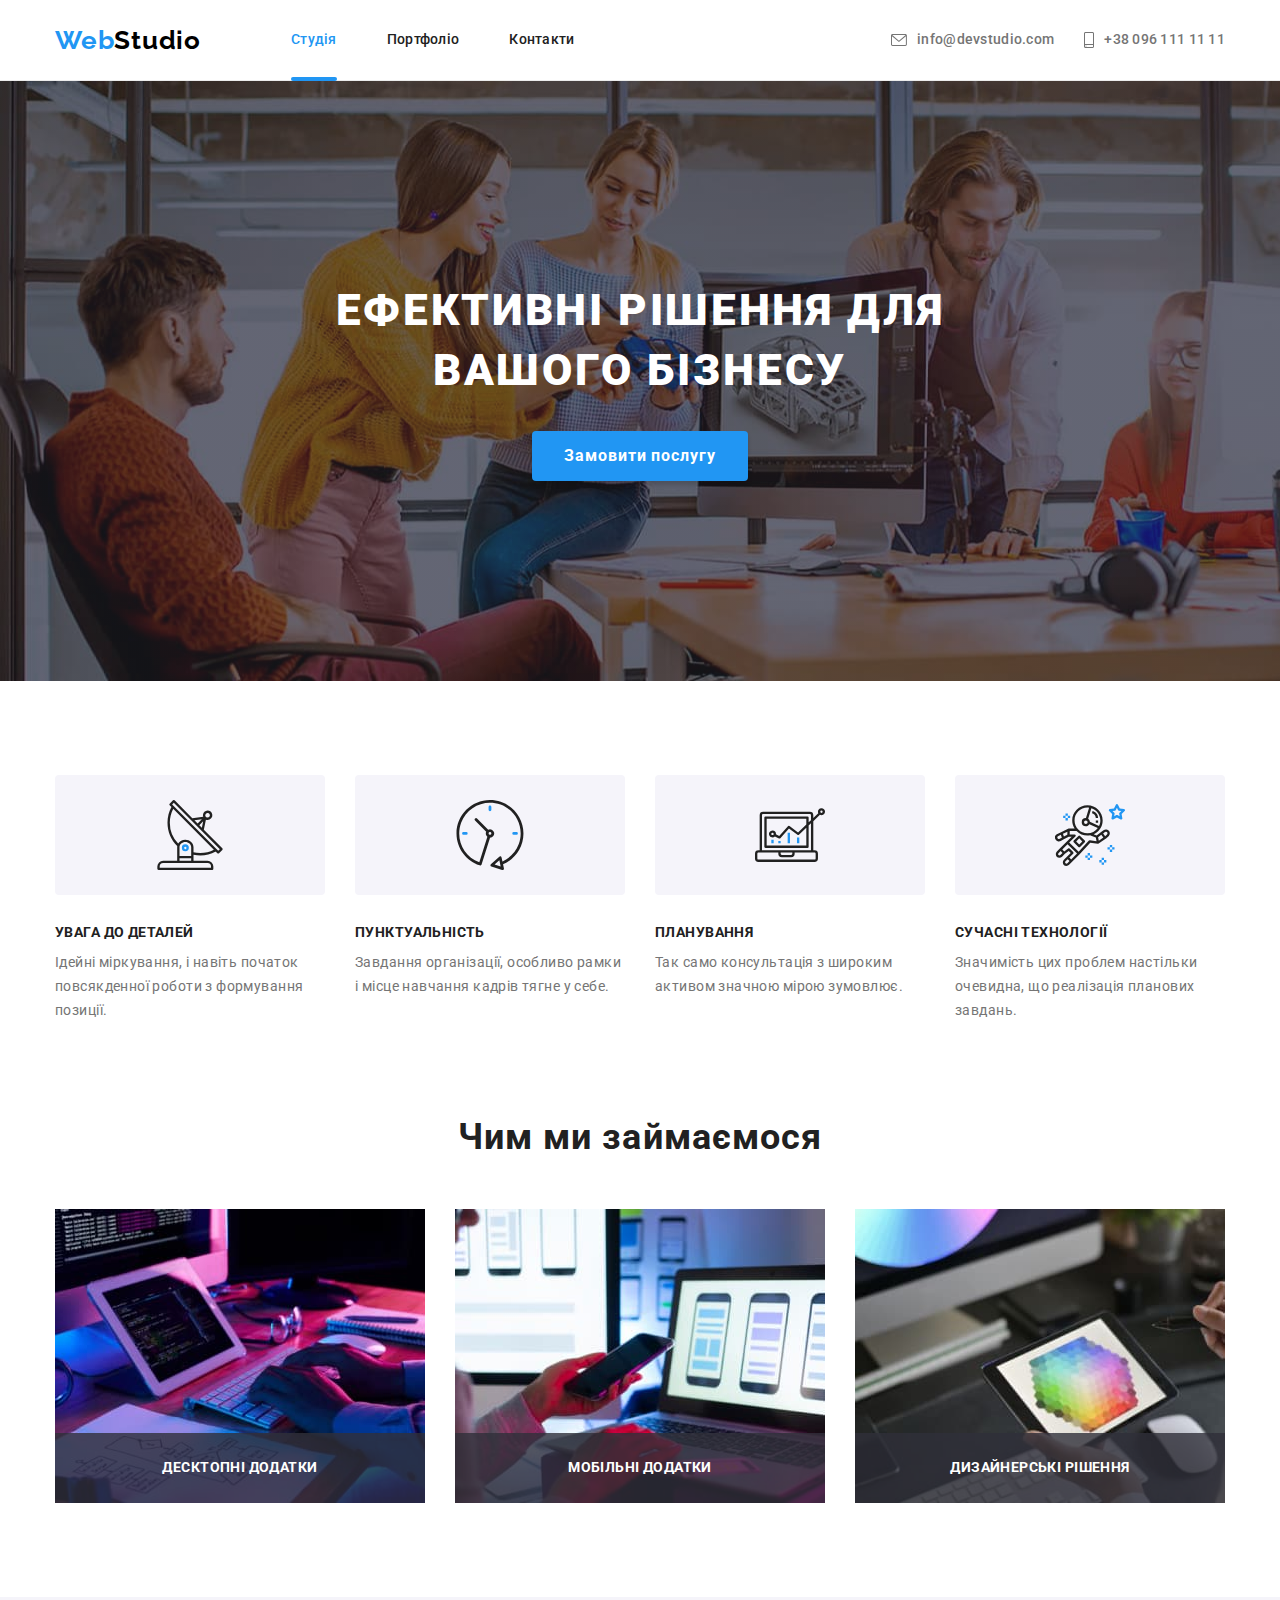
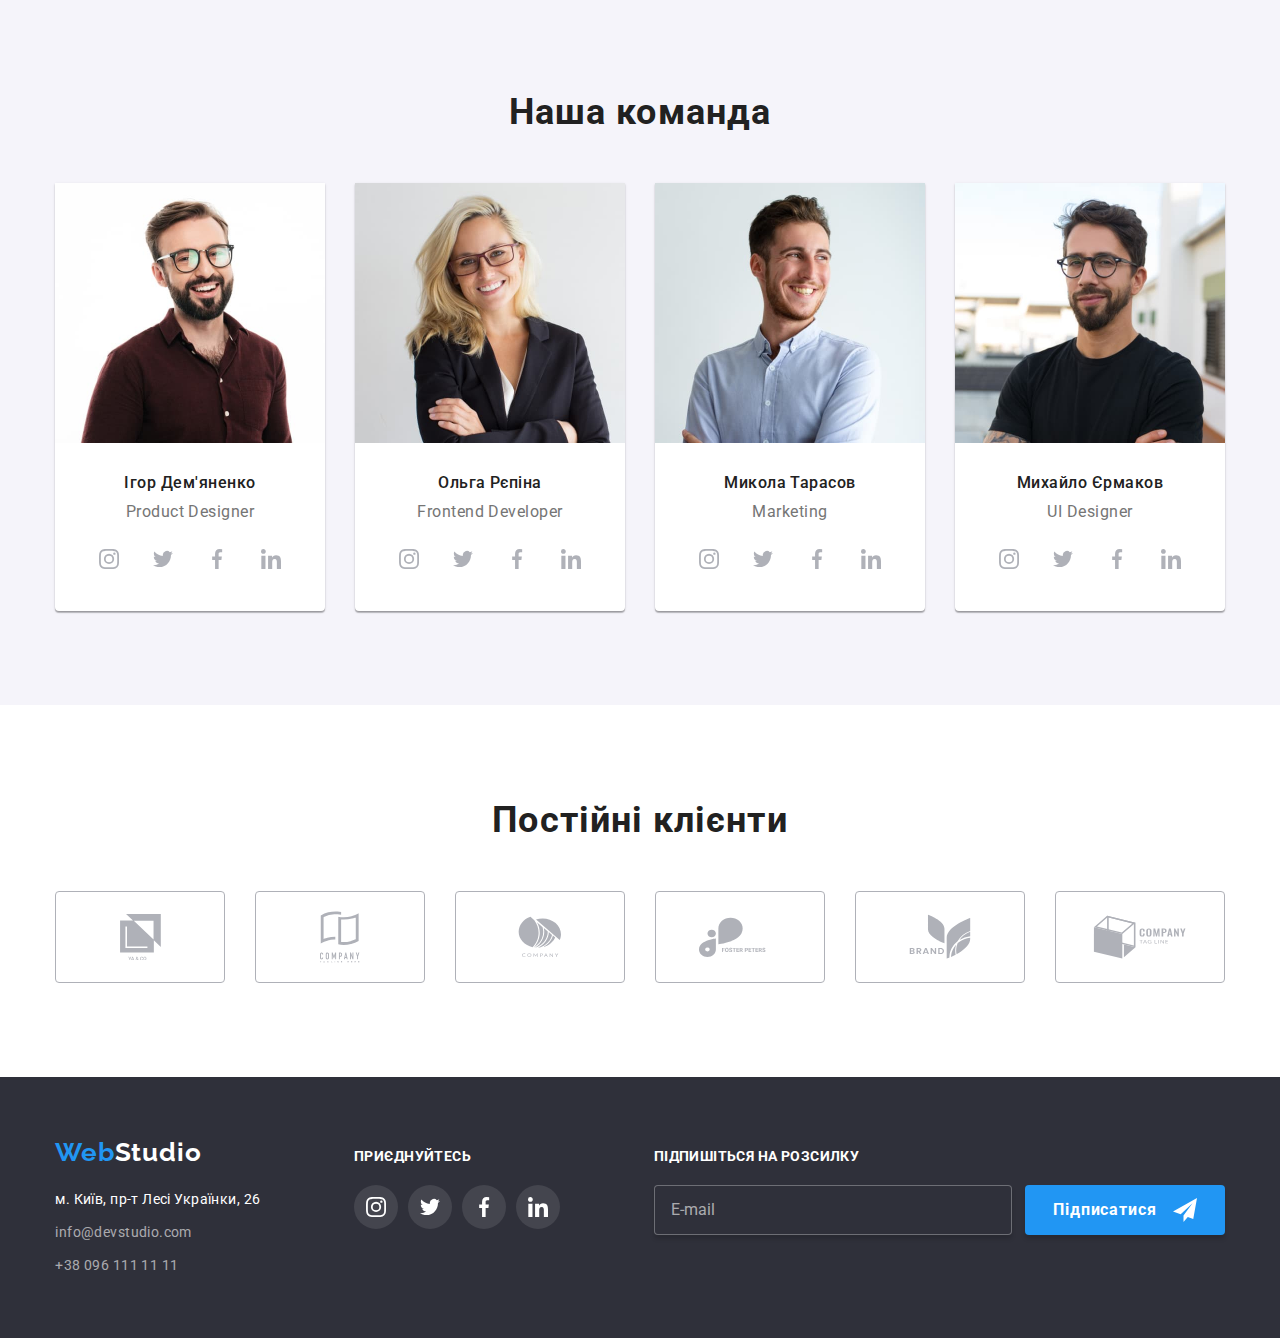
==== commit 365dd732: "Додані всі картинки різних розмірів" ====
--- a/index.html
+++ b/index.html
@@ -144,7 +144,28 @@
                 <h2 class="section-title">Наша команда</h2>
                 <ul class="position-list">
                     <li class="socialnet-card">
-                        <img class="socialnet-img" srcset="./images/man01.jpg 270w, ./images/man01@2x.jpg 540w, ./images/man01@3x.jpg 810w" src="./images/man01.jpg" alt="член команди" sizes="(max-width: 767px) 100vw, (min-width: 768px) 50vw, (min-width: 1200px) 25vw"/>
+                        <picture class="img-thumb">
+                            <!-- Mobile -->
+                            <source type="image/jpeg" srcset="
+                                ./images/man01-450.jpg    450w,
+                                ./images/man01-450@2x.jpg 900w"
+                                media="screen and (max-width:767px)" sizes="100vw">
+                            <!-- Tablet -->
+                            <source type="image/jpeg" srcset="
+                                ./images/man01-354.jpg    354w,
+                                ./images/man01-354@2x.jpg 708w"
+                                media="screen and (max-width:1199px)" sizes="(min-width: 768px) 50vw, 100vw">
+                            <!-- Desktop -->
+                            <source type="image/jpeg" srcset="
+                                ./images/man01-270.jpg    270w,
+                                ./images/man01-270@2x.jpg 540w"
+                                media="screen and (min-width:1200px)" sizes="(min-width: 1200px) 25vw, 100vw">
+                            <img class="socialnet-img" src="./images/man01-270.jpg" alt="член команди" srcset="
+                                ./images/man01-270.jpg 270w, 
+                                ./images/man01-354.jpg 354w, 
+                                ./images/man01-450.jpg 450w"
+                                sizes="(min-width: 1200px) 25vw, (min-width: 768px) 50vw, 100vw">
+                        </picture>
                         <div class="socialnet">
                             <h3 class="socialnet-name">Ігор Дем'яненко</h3>
                             <p class="socialnet-subname">Product Designer</p>
@@ -181,7 +202,28 @@
                         </div>
                     </li>
                     <li class="socialnet-card">
-                        <img class="socialnet-img" srcset="./images/man02.jpg 270w, ./images/man02@2x.jpg 540w, ./images/man02@3x.jpg 810w" src="./images/man02.jpg" alt="член команди" sizes="(max-width: 767px) 100vw, (min-width: 768px) 50vw, (min-width: 1200px) 25vw"/>
+                        <picture class="img-thumb">
+                            <!-- Mobile -->
+                            <source type="image/jpeg" srcset="
+                                ./images/man02-450.jpg    450w,
+                                ./images/man02-450@2x.jpg 900w"
+                                media="screen and (max-width:767px)" sizes="100vw">
+                            <!-- Tablet -->
+                            <source type="image/jpeg" srcset="
+                                ./images/man02-354.jpg    354w,
+                                ./images/man02-354@2x.jpg 708w"
+                                media="screen and (max-width:1199px)" sizes="(min-width: 768px) 50vw, 100vw">
+                            <!-- Desktop -->
+                            <source type="image/jpeg" srcset="
+                                ./images/man02-270.jpg    270w,
+                                ./images/man02-270@2x.jpg 540w"
+                                media="screen and (min-width:1200px)" sizes="(min-width: 1200px) 25vw, 100vw">
+                            <img class="socialnet-img" src="./images/man02-270.jpg" alt="член команди" srcset="
+                                ./images/man02-270.jpg 270w, 
+                                ./images/man02-354.jpg 354w, 
+                                ./images/man02-450.jpg 450w"
+                                sizes="(min-width: 1200px) 25vw, (min-width: 768px) 50vw, 100vw">
+                        </picture>
                         <div class="socialnet">
                             <h3 class="socialnet-name">Ольга Рєпіна</h3>
                             <p class="socialnet-subname">Frontend Developer</p>
@@ -218,7 +260,28 @@
                         </div>
                     </li>
                     <li class="socialnet-card">
-                        <img class="socialnet-img" srcset="./images/man03.jpg 270w, ./images/man03@2x.jpg 540w, ./images/man03@3x.jpg 810w" src="./images/man03.jpg" alt="член команди" sizes="(max-width: 767px) 100vw, (min-width: 768px) 50vw, (min-width: 1200px) 25vw"/>
+                        <picture class="img-thumb">
+                            <!-- Mobile -->
+                            <source type="image/jpeg" srcset="
+                                ./images/man03-450.jpg    450w,
+                                ./images/man03-450@2x.jpg 900w"
+                                media="screen and (max-width:767px)" sizes="100vw">
+                            <!-- Tablet -->
+                            <source type="image/jpeg" srcset="
+                                ./images/man03-354.jpg    354w,
+                                ./images/man03-354@2x.jpg 708w"
+                                media="screen and (max-width:1199px)" sizes="(min-width: 768px) 50vw, 100vw">
+                            <!-- Desktop -->
+                            <source type="image/jpeg" srcset="
+                                ./images/man03-270.jpg    270w,
+                                ./images/man03-270@2x.jpg 540w"
+                                media="screen and (min-width:1200px)" sizes="(min-width: 1200px) 25vw, 100vw">
+                            <img class="socialnet-img" src="./images/man03-270.jpg" alt="член команди" srcset="
+                                ./images/man03-270.jpg 270w, 
+                                ./images/man03-354.jpg 354w, 
+                                ./images/man03-450.jpg 450w"
+                                sizes="(min-width: 1200px) 25vw, (min-width: 768px) 50vw, 100vw">
+                        </picture>
                         <div class="socialnet">
                             <h3 class="socialnet-name">Микола Тарасов</h3>
                             <p class="socialnet-subname">Marketing</p>
@@ -255,7 +318,28 @@
                         </div>
                     </li>
                     <li class="socialnet-card">
-                        <img class="socialnet-img" srcset="./images/man04.jpg 270w, ./images/man04@2x.jpg 540w, ./images/man04@3x.jpg 810w" src="./images/man04.jpg" alt="член команди" sizes="(max-width: 767px) 100vw, (min-width: 768px) 50vw, (min-width: 1200px) 25vw"/>
+                        <picture class="img-thumb">
+                            <!-- Mobile -->
+                            <source type="image/jpeg" srcset="
+                                ./images/man04-450.jpg    450w,
+                                ./images/man04-450@2x.jpg 900w"
+                                media="screen and (max-width:767px)" sizes="100vw">
+                            <!-- Tablet -->
+                            <source type="image/jpeg" srcset="
+                                ./images/man04-354.jpg    354w,
+                                ./images/man04-354@2x.jpg 708w"
+                                media="screen and (max-width:1199px)" sizes="(min-width: 768px) 50vw, 100vw">
+                            <!-- Desktop -->
+                            <source type="image/jpeg" srcset="
+                                ./images/man04-270.jpg    270w,
+                                ./images/man04-270@2x.jpg 540w"
+                                media="screen and (min-width:1200px)" sizes="(min-width: 1200px) 25vw, 100vw">
+                            <img class="socialnet-img" src="./images/man04-270.jpg" alt="член команди" srcset="
+                                ./images/man04-270.jpg 270w, 
+                                ./images/man04-354.jpg 354w, 
+                                ./images/man04-450.jpg 450w"
+                                sizes="(min-width: 1200px) 25vw, (min-width: 768px) 50vw, 100vw">
+                        </picture>
                         <div class="socialnet">
                             <h3 class="socialnet-name">Михайло Єрмаков</h3>
                             <p class="socialnet-subname">UI Designer</p>
--- a/css/main.min.css
+++ b/css/main.min.css
@@ -1 +1 @@
-/*! modern-normalize v1.1.0 | MIT License | https://github.com/sindresorhus/modern-normalize */*,::before,::after{-webkit-box-sizing:border-box;box-sizing:border-box}html{line-height:1.15;-webkit-text-size-adjust:100%;-moz-tab-size:4;-o-tab-size:4;tab-size:4}body{margin:0;font-family:system-ui,-apple-system,"Segoe UI",Roboto,Helvetica,Arial,sans-serif,"Apple Color Emoji","Segoe UI Emoji"}hr{height:0;color:inherit}abbr[title]{-webkit-text-decoration:underline dotted;text-decoration:underline dotted}b,strong{font-weight:bolder}code,kbd,samp,pre{font-family:ui-monospace,SFMono-Regular,Consolas,"Liberation Mono",Menlo,monospace;font-size:1em}small{font-size:80%}sub,sup{font-size:75%;line-height:0;position:relative;vertical-align:baseline}sub{bottom:-0.25em}sup{top:-0.5em}table{text-indent:0;border-color:inherit}button,input,optgroup,select,textarea{font-family:inherit;font-size:100%;line-height:1.15;margin:0}button,select{text-transform:none}button,[type=button],[type=reset],[type=submit]{-webkit-appearance:button}::-moz-focus-inner{border-style:none;padding:0}:-moz-focusring{outline:1px dotted ButtonText}:-moz-ui-invalid{box-shadow:none}legend{padding:0}progress{vertical-align:baseline}::-webkit-inner-spin-button,::-webkit-outer-spin-button{height:auto}[type=search]{-webkit-appearance:textfield;outline-offset:-2px}::-webkit-search-decoration{-webkit-appearance:none}::-webkit-file-upload-button{-webkit-appearance:button;font:inherit}summary{display:list-item}html{-webkit-box-sizing:border-box;box-sizing:border-box}*,*::before,*::after{-webkit-box-sizing:inherit;box-sizing:inherit}body{font-family:"Roboto",sans-serif;background-color:#fff;color:#757575}ul{list-style:none}a{text-decoration:none}p,h1,h2,h3,h4,h5,h6{margin:0}ul,ol{margin:0;padding-left:0}img{display:block;width:100%}.container{margin:0 auto;padding:0 15px}@media screen and (min-width: 480px){.container{width:480px}}@media screen and (min-width: 768px){.container{width:768px}}@media screen and (min-width: 1200px){.container{width:1200px}}@media screen and (min-width: 480px),(max-width: 480px){.section-withoutname{padding-top:60px;padding-bottom:60px}}@media screen and (min-width: 768px){.section-withoutname{padding-top:60px;padding-bottom:60px}}@media screen and (min-width: 1200px){.section-withoutname{padding-top:94px;padding-bottom:0px}}@media screen and (max-width: 480px),(min-width: 480px){.section{padding:60px 0}}@media screen and (min-width: 768px){.section{padding:60px 0}}@media screen and (min-width: 1200px){.section{padding:94px 0}}@media screen and (max-width: 1199px){.section.mobile-hidden{padding:0px}}@media screen and (min-width: 1200px){.section.mobile-hidden{padding:94px 0}}.section-color{background-color:#f5f4fa}.section-title{font-style:normal;font-weight:700;font-size:36px;line-height:1.17;text-align:center;letter-spacing:.03em;color:#212121;margin-bottom:50px;margin-top:0;padding:0}@media screen and (min-width: 480px),(max-width: 480px){.position-list{display:-webkit-box;display:-ms-flexbox;display:flex;gap:30px;-ms-flex-wrap:wrap;flex-wrap:wrap;-webkit-box-pack:center;-ms-flex-pack:center;justify-content:center}}@media screen and (min-width: 768px){.position-list{display:-webkit-box;display:-ms-flexbox;display:flex;gap:30px;-ms-flex-wrap:wrap;flex-wrap:wrap;-webkit-box-pack:center;-ms-flex-pack:center;justify-content:center}}@media screen and (min-width: 1200px){.position-list{display:-webkit-box;display:-ms-flexbox;display:flex;gap:30px;-ms-flex-wrap:wrap;flex-wrap:wrap;-webkit-box-pack:center;-ms-flex-pack:center;justify-content:center}}@media screen and (max-width: 1199px){.position-list.mobile-hidden{display:none;padding:0}}@media screen and (max-width: 1199px){.section-title.mobile-hidden{position:absolute;white-space:nowrap;height:1px;width:1px;border:0;overflow:hidden;clip:rect(0 0 0 0);padding:0;margin:-1px;-webkit-clip-path:inset(50%);clip-path:inset(50%)}}.header{border-bottom-width:1px;border-bottom-style:solid;border-bottom-color:#ececec}@media screen and (min-width: 768px){.header{padding-top:0;padding-bottom:0}}@media screen and (min-width: 480px){.header-container{display:-webkit-box;display:-ms-flexbox;display:flex;-webkit-box-align:center;-ms-flex-align:center;align-items:center;-webkit-box-pack:justify;-ms-flex-pack:justify;justify-content:space-between}}@media screen and (min-width: 768px){.header-container{display:-webkit-box;display:-ms-flexbox;display:flex;-webkit-box-align:center;-ms-flex-align:center;align-items:center;-webkit-box-pack:justify;-ms-flex-pack:justify;justify-content:space-between}}@media screen and (min-width: 1200px){.header-container{display:-webkit-box;display:-ms-flexbox;display:flex;-webkit-box-align:center;-ms-flex-align:center;align-items:center;-webkit-box-pack:justify;-ms-flex-pack:justify;justify-content:space-between}}@media screen and (min-width: 480px){.menu{font-weight:500;letter-spacing:.02em}}@media screen and (min-width: 768px){.menu{display:-webkit-box;display:-ms-flexbox;display:flex;-webkit-box-pack:justify;-ms-flex-pack:justify;justify-content:space-between;margin-left:90px;width:100vw}}@media screen and (min-width: 480px){.nav{display:none}}@media screen and (min-width: 768px){.nav{display:block}}@media screen and (min-width: 480px){.menu.is-open{position:fixed;z-index:1;top:0;left:0;bottom:0;right:0;padding:48px 40px;overflow-y:scroll;display:-webkit-box;display:-ms-flexbox;display:flex;-webkit-box-orient:vertical;-webkit-box-direction:normal;-ms-flex-direction:column;flex-direction:column;-webkit-box-pack:justify;-ms-flex-pack:justify;justify-content:space-between;background-color:#fff}}@media screen and (min-width: 480px){.menu.is-open .nav{display:block}}@media screen and (min-width: 480px){.menu.is-open .menu-contacts{display:block}}@media screen and (max-width: 767px){.menu .contacts{display:-webkit-box;display:-ms-flexbox;display:flex;-webkit-box-orient:vertical;-webkit-box-direction:reverse;-ms-flex-direction:column-reverse;flex-direction:column-reverse;margin-bottom:64px}}.menu.is-open .contacts__item:last-child .contacts__link{color:#2196f3;font-size:34px;line-height:1.17;letter-spacing:.02em}@media screen and (min-width: 480px){.menu.is-open .contacts__item:last-child .contacts__link{display:block;margin-bottom:32px}}@media screen and (min-width: 768px){.menu.is-open .contacts__item:last-child .contacts__link{display:inline}}.menu.is-open .contacts__item:not(:last-child) .contacts__link{font-size:24px;line-height:1.16;letter-spacing:.02em}.menu__button{display:block;margin:0;padding:0;background-color:rgba(0,0,0,0);border:none;fill:#212121}@media screen and (min-width: 480px){.menu__button .icon-close{display:block}}@media screen and (min-width: 480px){.menu__button .icon-menu{display:none}}@media screen and (min-width: 480px){.menu__button.is-open .icon-close{display:none}}@media screen and (min-width: 480px){.menu__button.is-open .icon-menu{display:block}}.menu__button .menu-icon{fill:#212121}.menu__button .menu-icon:hover{fill:#2196f3}.header-logo{font-family:"Raleway",sans-serif;font-style:normal;font-weight:700;font-size:26px;line-height:1.19;letter-spacing:.03em;color:#000}@media screen and (min-width: 480px){.header-logo{padding:16px 0}}.header-logo__color{color:#2196f3}@media screen and (min-width: 480px){.site-nav{display:block}}@media screen and (min-width: 768px){.site-nav{display:-webkit-box;display:-ms-flexbox;display:flex;-webkit-box-align:center;-ms-flex-align:center;align-items:center;gap:50px}}.site-nav__item{display:block;position:relative}@media screen and (min-width: 480px){.site-nav__link{font-style:normal;font-weight:500;font-size:40px;line-height:47px;letter-spacing:.02em;-webkit-transition-property:color;transition-property:color;-webkit-transition-duration:250ms;transition-duration:250ms;-webkit-transition-timing-function:cubic-bezier(0.4, 0, 0.2, 1);transition-timing-function:cubic-bezier(0.4, 0, 0.2, 1);color:#212121}.site-nav__link:hover,.site-nav__link:focus{color:#2196f3}.site-nav__link--current{color:#2196f3}}@media screen and (min-width: 768px){.site-nav__link{display:block;font-style:normal;font-weight:500;font-size:14px;line-height:1.14;letter-spacing:.02em;padding-top:32px;padding-bottom:32px;-webkit-transition-property:color;transition-property:color;-webkit-transition-duration:250ms;transition-duration:250ms;-webkit-transition-timing-function:cubic-bezier(0.4, 0, 0.2, 1);transition-timing-function:cubic-bezier(0.4, 0, 0.2, 1);color:#212121}.site-nav__link:hover,.site-nav__link:focus{color:#2196f3}.site-nav__link--current{color:#2196f3}.site-nav__link--current::after{content:"";position:absolute;display:block;width:100%;height:4px;background-color:#2196f3;border-radius:2px;bottom:-1px}}@media screen and (min-width: 480px){.site-nav__item:not(:last-child){margin-bottom:32px}}@media screen and (min-width: 768px){.site-nav__item:not(:last-child){margin-bottom:0}}@media screen and (min-width: 480px){.menu-contacts{display:none}}@media screen and (min-width: 768px){.menu-contacts{display:-webkit-box;display:-ms-flexbox;display:flex;-webkit-box-align:center;-ms-flex-align:center;align-items:center}}@media screen and (min-width: 1200px){.contacts{display:-webkit-box;display:-ms-flexbox;display:flex;gap:30px}}@media screen and (min-width: 768px){.contacts__item:first-child{margin-bottom:10px}}@media screen and (min-width: 1200px){.contacts__item:first-child{margin-bottom:0}}.contacts__link{font-weight:500;font-size:14px;line-height:1.14;letter-spacing:.02em;color:#757575;fill:#757575}@media screen and (min-width: 768px){.contacts__link{display:-webkit-box;display:-ms-flexbox;display:flex}}@media screen and (min-width: 1200px){.contacts__link{display:-webkit-box;display:-ms-flexbox;display:flex;-webkit-box-align:center;-ms-flex-align:center;align-items:center}}.contacts__link:hover,.contacts__link:focus{color:#2196f3;fill:#2196f3}.contacts__icon{fill:currentColor;margin-right:10px;-webkit-transition-property:fill;transition-property:fill;-webkit-transition-duration:250ms;transition-duration:250ms;-webkit-transition-timing-function:cubic-bezier(0.4, 0, 0.2, 1);transition-timing-function:cubic-bezier(0.4, 0, 0.2, 1)}@media screen and (min-width: 480px){.contacts__icon{display:none}}@media screen and (min-width: 768px){.contacts__icon{display:inline}}.menu.is-open .menu-social{display:-webkit-box;display:-ms-flexbox;display:flex}@media screen and (min-width: 480px){.menu-social{display:block}}@media screen and (min-width: 768px){.menu-social{display:none}}.menu .menu-social__item:not(:last-child){margin-right:10px;padding-right:10px;border-right:1px solid rgba(33,33,33,.2)}.menu .menu-social__link{color:#2196f3;font-size:18px;line-height:1.22;text-decoration:none}.menu__button{z-index:2;margin:0;padding:0;background-color:rgba(0,0,0,0);border:none;fill:#212121}@media screen and (min-width: 480px){.menu__button{display:-webkit-box;display:-ms-flexbox;display:flex}}@media screen and (min-width: 768px){.menu__button{display:none}}@media screen and (min-width: 480px),(max-width: 480px){.hero-overlay{min-width:100%;margin-left:auto;margin-right:auto;background-image:-webkit-gradient(linear, left top, right top, from(rgba(47, 48, 58, 0.4)), to(rgba(47, 48, 58, 0.4))),url(../images/hero-mobile.jpg);background-image:linear-gradient(to right, rgba(47, 48, 58, 0.4), rgba(47, 48, 58, 0.4)),url(../images/hero-mobile.jpg);background-color:#c4c4c4;background-size:cover}}@media screen and (min-width: 768px){.hero-overlay{min-width:768px;margin-left:auto;margin-right:auto;background-image:-webkit-gradient(linear, left top, right top, from(rgba(47, 48, 58, 0.4)), to(rgba(47, 48, 58, 0.4))),url(../../images/hero-tablet.jpg);background-image:linear-gradient(to right, rgba(47, 48, 58, 0.4), rgba(47, 48, 58, 0.4)),url(../../images/hero-tablet.jpg);background-color:#c4c4c4;background-size:cover}}@media screen and (min-width: 1200px){.hero-overlay{max-width:1600px;margin-left:auto;margin-right:auto;background-image:-webkit-gradient(linear, left top, right top, from(rgba(47, 48, 58, 0.4)), to(rgba(47, 48, 58, 0.4))),url(../images/hero.jpg);background-image:linear-gradient(to right, rgba(47, 48, 58, 0.4), rgba(47, 48, 58, 0.4)),url(../images/hero.jpg);background-color:#c4c4c4;background-size:cover}}.hero{margin:0 auto;text-align:center}@media screen and (min-width: 480px),(max-width: 480px){.hero{width:390px;padding:118px 15px}}@media screen and (min-width: 768px){.hero{width:390px;padding:118px 15px}}@media screen and (min-width: 1200px){.hero{width:696px;padding:200px 15px}}.hero-title{font-style:normal;font-weight:900;letter-spacing:.06em;text-transform:uppercase;color:#fff;margin:0px 0px 30px 0px}@media screen and (min-width: 480px){.hero-title{font-size:26px;line-height:1.62}}@media screen and (min-width: 1200px){.hero-title{font-size:44px;line-height:1.36}}.hero-button{font-style:normal;font-weight:700;font-size:16px;line-height:1.88;text-align:center;letter-spacing:.06em;background-color:#2196f3;color:#fff;padding:10px 32px;-webkit-box-shadow:0px 4px 4px rgba(0,0,0,.15);box-shadow:0px 4px 4px rgba(0,0,0,.15);-webkit-transition-property:background-color;transition-property:background-color;-webkit-transition-duration:time-250;transition-duration:time-250;-webkit-transition-timing-function:cubic-bezier(0.4, 0, 0.2, 1);transition-timing-function:cubic-bezier(0.4, 0, 0.2, 1)}.hero-button:hover,.hero-button:focus{background-color:#188ce8}.hero-button{font-family:inherit;cursor:pointer;border:rgba(0,0,0,0);border-radius:4px}.visually-hidden{position:absolute;white-space:nowrap;height:1px;width:1px;border:0;overflow:hidden;clip:rect(0 0 0 0);padding:0;margin:-1px;-webkit-clip-path:inset(50%);clip-path:inset(50%)}.advantages-box{background-color:#f5f4fa;height:120px;border-radius:4px;margin-bottom:30px;-webkit-box-pack:center;-ms-flex-pack:center;justify-content:center;-webkit-box-align:center;-ms-flex-align:center;align-items:center}@media screen and (min-width: 480px),(max-width: 480px){.advantages-box{display:-webkit-box;display:-ms-flexbox;display:flex;width:100%;text-align:center}}@media screen and (min-width: 768px){.advantages-box{display:-webkit-box;display:-ms-flexbox;display:flex;margin-right:auto;margin-left:auto;width:100%}}@media screen and (min-width: 1200px){.advantages-box{display:-webkit-box;display:-ms-flexbox;display:flex;margin-right:auto;margin-left:auto;width:100%}}.advantages-title{font-style:normal;font-weight:700;font-size:14px;line-height:1.14;letter-spacing:.03em;text-transform:uppercase;color:#212121;padding:0;margin-top:0;margin-bottom:10px}@media screen and (min-width: 480px),(max-width: 480px){.advantages-title{text-align:center}}@media screen and (min-width: 768px){.advantages-title{text-align:left}}.advantages-paragraph{font-size:14px;line-height:1.71;letter-spacing:.03em;color:#757575}@media screen and (min-width: 480px),(max-width: 480px){.advantages-paragraph{margin-right:auto;margin-left:auto;max-width:450px}}@media screen and (min-width: 768px){.advantages-paragraph{margin-right:auto;margin-left:auto;max-width:354px}}@media screen and (min-width: 1200px){.advantages-paragraph{margin-right:auto;margin-left:auto;max-width:270px}}.product{position:relative}.product-thumb{display:-webkit-box;display:-ms-flexbox;display:flex;-webkit-box-pack:center;-ms-flex-pack:center;justify-content:center;-webkit-box-align:center;-ms-flex-align:center;align-items:center;position:absolute;bottom:0;width:100%;height:70px;background-color:rgba(47,48,58,.8)}.product-name{position:absolute;font-weight:700;font-size:14px;line-height:1.14;letter-spacing:.03em;text-transform:uppercase;color:#fff}.socialnet-card{background-color:#fff;border-radius:0 0 4px 4px;-webkit-box-shadow:0px 1px 3px rgba(0,0,0,.12),0px 1px 1px rgba(0,0,0,.14),0px 2px 1px rgba(0,0,0,.2);box-shadow:0px 1px 3px rgba(0,0,0,.12),0px 1px 1px rgba(0,0,0,.14),0px 2px 1px rgba(0,0,0,.2)}@media screen and (min-width: 480px),(max-width: 480px){.socialnet-card{width:450px;height:100%}}@media screen and (min-width: 768px){.socialnet-card{width:354px;height:100%}}@media screen and (min-width: 1200px){.socialnet-card{width:270px;height:100%}}.socialnet-card .socialnet{padding:30px 0}.socialnet-card .socialnet-name{font-style:normal;font-weight:500;font-size:16px;line-height:1.19;text-align:center;letter-spacing:.03em;color:#212121;margin-bottom:10px}.socialnet-card .socialnet-subname{font-size:16px;line-height:1.19;text-align:center;letter-spacing:.03em;color:#757575;margin-bottom:16px}.socialnet-card .socialnet__list{display:-webkit-box;display:-ms-flexbox;display:flex;gap:10px;-webkit-box-pack:center;-ms-flex-pack:center;justify-content:center}.socialnet-card .socialnet__link{display:-webkit-box;display:-ms-flexbox;display:flex;width:44px;height:44px;background-color:rgba(255,255,255,.1);border-radius:50%;fill:#afb1b8;-webkit-box-pack:center;-ms-flex-pack:center;justify-content:center;-webkit-box-align:center;-ms-flex-align:center;align-items:center;-webkit-transition-property:background-color,fill;transition-property:background-color,fill;-webkit-transition-duration:250ms;transition-duration:250ms;-webkit-transition-timing-function:cubic-bezier(0.4, 0, 0.2, 1);transition-timing-function:cubic-bezier(0.4, 0, 0.2, 1)}.socialnet-card .socialnet__link:hover,.socialnet-card .socialnet__link:focus{background-color:#2196f3;fill:#fff}.socialnet-card .socialnet__logo{color:currentColor}.client__link{border:1px solid #afb1b8;border-radius:4px;height:92px;fill:#afb1b8;-webkit-box-pack:center;-ms-flex-pack:center;justify-content:center;-webkit-box-align:center;-ms-flex-align:center;align-items:center;-webkit-transition-property:border-color,fill;transition-property:border-color,fill;-webkit-transition-duration:250ms;transition-duration:250ms;-webkit-transition-timing-function:cubic-bezier(0.4, 0, 0.2, 1);transition-timing-function:cubic-bezier(0.4, 0, 0.2, 1)}.client__link:hover,.client__link:focus{border-color:#2196f3;fill:#2196f3}@media screen and (max-width: 767px){.client__link{display:-webkit-box;display:-ms-flexbox;display:flex;min-width:210px}}@media screen and (min-width: 768px){.client__link{display:-webkit-box;display:-ms-flexbox;display:flex;min-width:226px}}@media screen and (min-width: 1200px){.client__link{min-width:170px}}.client__logo{color:currentColor}.backdrop{position:fixed;top:0;left:0;width:100%;height:100%;background-color:rgba(0,0,0,.2);opacity:1;visibility:visible;-webkit-transition:opacity 250ms cubic-bezier(0.4, 0, 0.2, 1),visibility 250ms cubic-bezier(0.4, 0, 0.2, 1);transition:opacity 250ms cubic-bezier(0.4, 0, 0.2, 1),visibility 250ms cubic-bezier(0.4, 0, 0.2, 1)}.backdrop.is-hidden{opacity:0;pointer-events:none;visibility:hidden}.modal-window{position:absolute;top:50%;left:50%;-webkit-transform:translate(-50%, -50%) scale(1);transform:translate(-50%, -50%) scale(1);-webkit-transition:-webkit-transform 250ms cubic-bezier(0.4, 0, 0.2, 1);transition:-webkit-transform 250ms cubic-bezier(0.4, 0, 0.2, 1);transition:transform 250ms cubic-bezier(0.4, 0, 0.2, 1);transition:transform 250ms cubic-bezier(0.4, 0, 0.2, 1), -webkit-transform 250ms cubic-bezier(0.4, 0, 0.2, 1);border-radius:4px;padding:40px;background-color:#fff;-webkit-box-shadow:0px 1px 3px rgba(0,0,0,.12),0px 1px 1px rgba(0,0,0,.14),0px 2px 1px rgba(0,0,0,.2);box-shadow:0px 1px 3px rgba(0,0,0,.12),0px 1px 1px rgba(0,0,0,.14),0px 2px 1px rgba(0,0,0,.2)}@media screen and (min-width: 480px){.modal-window{width:450px;min-height:609px}}@media screen and (min-width: 1200px){.modal-window{width:528px;min-height:581px}}.backdrop.is-hidden .modal-window{-webkit-transform:translate(-50%, -50%) scale(0.9);transform:translate(-50%, -50%) scale(0.9)}.modal-closebutton{display:-webkit-box;display:-ms-flexbox;display:flex;-webkit-box-align:center;-ms-flex-align:center;align-items:center;-webkit-box-pack:center;-ms-flex-pack:center;justify-content:center;position:absolute;border-radius:50%;width:30px;height:30px;top:8px;right:8px;padding:0;cursor:pointer;border:1px solid rgba(0,0,0,.1);background-color:rgba(0,0,0,0)}.modal-closebutton__img{display:block;fill:#000;-webkit-transition-property:fill;transition-property:fill;-webkit-transition-duration:250ms;transition-duration:250ms;-webkit-transition-timing-function:cubic-bezier(0.4, 0, 0.2, 1);transition-timing-function:cubic-bezier(0.4, 0, 0.2, 1)}.modal-closebutton:hover .modal-closebutton__img,.modal-closebutton:focus .modal-closebutton__img{fill:#2196f3}.modal-window__name{display:block;font-size:20px;text-align:center;letter-spacing:.03em;color:#212121}@media screen and (min-width: 480px){.modal-window__name{line-height:1.5}}@media screen and (min-width: 1200px){.modal-window__name{line-height:1.15}}.modal-form{margin-top:12px;display:block}.modal-form__field{position:relative;display:-webkit-box;display:-ms-flexbox;display:flex;-webkit-box-orient:vertical;-webkit-box-direction:normal;-ms-flex-direction:column;flex-direction:column;gap:4px}.modal-form__field--text{margin-bottom:10px}.modal-form__field--textarea{margin-bottom:20px}.modal-form__field--check{margin-top:20px;position:absolute;white-space:nowrap;height:1px;width:1px;border:0;overflow:hidden;clip:rect(0 0 0 0);padding:0;margin:-1px;-webkit-clip-path:inset(50%);clip-path:inset(50%)}.modal-form__label{font-size:12px;line-height:1.17;letter-spacing:.01em}.modal-form__label--check{display:-webkit-box;display:-ms-flexbox;display:flex;-webkit-box-align:center;-ms-flex-align:center;align-items:center;font-size:14px;line-height:1.71;letter-spacing:.03em;color:#757575}@media screen and (min-width: 480px){.modal-form__label--check{font-size:12px;line-height:1.17;letter-spacing:.03em}}@media screen and (min-width: 1200px){.modal-form__label--check{font-size:14px;line-height:1.71}}.modal-form .modal-form__check{display:-webkit-box;display:-ms-flexbox;display:flex;-webkit-box-align:center;-ms-flex-align:center;align-items:center}@media screen and (min-width: 480px){.modal-form .check-text{font-style:normal;font-weight:400;font-size:12px;line-height:1.17;letter-spacing:.03em}}@media screen and (min-width: 1200px){.modal-form .check-text{font-size:14px;line-height:1.71}}.modal-form__input{display:block;height:40px;border-radius:4px;border:1px solid rgba(33,33,33,.2);padding:14px 16px 14px 42px;outline:none;width:100%;-webkit-transition-property:border-color;transition-property:border-color;-webkit-transition-duration:250ms;transition-duration:250ms;-webkit-transition-timing-function:cubic-bezier(0.4, 0, 0.2, 1);transition-timing-function:cubic-bezier(0.4, 0, 0.2, 1)}.modal-form__input:focus{border-color:#2196f3}.modal-form__logo{position:absolute;top:calc(8px + 50%);left:15px;-webkit-transform:translateY(-50%);transform:translateY(-50%);fill:#212121;-webkit-transition-property:fill;transition-property:fill;-webkit-transition-duration:250ms;transition-duration:250ms;-webkit-transition-timing-function:cubic-bezier(0.4, 0, 0.2, 1);transition-timing-function:cubic-bezier(0.4, 0, 0.2, 1)}.modal-form__logo--check{display:inline-block;margin-left:12px;margin-right:8px;background-color:#fff;border:2px solid #212121;border-radius:2px;cursor:pointer;-webkit-transition-property:background-color;transition-property:background-color;-webkit-transition-duration:250ms;transition-duration:250ms;-webkit-transition-timing-function:cubic-bezier(0.4, 0, 0.2, 1);transition-timing-function:cubic-bezier(0.4, 0, 0.2, 1)}.modal-form__input:focus+.modal-form__logo{fill:#2196f3}.modal-form__textarea{font-size:12px;line-height:1.17;letter-spacing:.01em;height:120px;resize:none;border-radius:4px;border:1px solid rgba(33,33,33,.2);padding:12px 16px;outline:none;-webkit-transition-property:border-color;transition-property:border-color;-webkit-transition-duration:250ms;transition-duration:250ms;-webkit-transition-timing-function:cubic-bezier(0.4, 0, 0.2, 1);transition-timing-function:cubic-bezier(0.4, 0, 0.2, 1)}.modal-form__textarea:focus{border-color:#2196f3}.modal-form__textarea::-webkit-input-placeholder{color:rgba(117,117,117,.5);font-size:12px;line-height:14px;letter-spacing:.01em}.modal-form__textarea::-moz-placeholder{color:rgba(117,117,117,.5);font-size:12px;line-height:14px;letter-spacing:.01em}.modal-form__textarea:-ms-input-placeholder{color:rgba(117,117,117,.5);font-size:12px;line-height:14px;letter-spacing:.01em}.modal-form__textarea::-ms-input-placeholder{color:rgba(117,117,117,.5);font-size:12px;line-height:14px;letter-spacing:.01em}.modal-form__textarea::placeholder{color:rgba(117,117,117,.5);font-size:12px;line-height:14px;letter-spacing:.01em}.modal-form__field--check:checked+.modal-form__logo--check{display:inline-block;margin-left:12px;margin-right:8px;background-color:#2196f3;border-radius:2px;border-color:#2196f3}.modal-form__link{color:#2196f3;-webkit-text-decoration:underline 1px;text-decoration:underline 1px}.modal-form__button{display:block;margin-top:30px;margin-left:auto;margin-right:auto;font-size:16px;line-height:1.88;-webkit-box-align:center;-ms-flex-align:center;align-items:center;text-align:center;letter-spacing:.06em;padding:0;width:200px;height:50px;background-color:#2196f3;border-radius:4px;-webkit-box-shadow:0px 4px 4px rgba(0,0,0,.15);box-shadow:0px 4px 4px rgba(0,0,0,.15);color:#fff;border-color:rgba(0,0,0,0);-webkit-transition-property:background-color;transition-property:background-color;-webkit-transition-duration:250ms;transition-duration:250ms;-webkit-transition-timing-function:cubic-bezier(0.4, 0, 0.2, 1);transition-timing-function:cubic-bezier(0.4, 0, 0.2, 1)}.modal-form__button:hover,.modal-form__button:focus{background-color:#188ce8;cursor:pointer}.filtr{display:-webkit-box;display:-ms-flexbox;display:flex;gap:8px}@media screen and (min-width: 480px),(max-width: 480px){.filtr{-ms-flex-wrap:wrap;flex-wrap:wrap;-webkit-box-pack:start;-ms-flex-pack:start;justify-content:flex-start;margin-bottom:40px;row-gap:15px}}@media screen and (min-width: 768px){.filtr{-ms-flex-wrap:nowrap;flex-wrap:nowrap;-webkit-box-pack:center;-ms-flex-pack:center;justify-content:center;margin-bottom:30px;row-gap:0}}@media screen and (min-width: 768px){.filtr{margin-bottom:50px}}.filtr__button{font-style:normal;font-weight:500;font-size:16px;line-height:1.62;text-align:center;letter-spacing:.03em;background-color:#f5f4fa;color:#212121;padding:6px 22px;-webkit-transition-property:color,background-color,-webkit-box-shadow;transition-property:color,background-color,-webkit-box-shadow;transition-property:color,background-color,box-shadow;transition-property:color,background-color,box-shadow,-webkit-box-shadow;-webkit-transition-duration:250ms;transition-duration:250ms;-webkit-transition-timing-function:cubic-bezier(0.4, 0, 0.2, 1);transition-timing-function:cubic-bezier(0.4, 0, 0.2, 1)}.filtr__button:hover,.filtr__button:focus{background-color:#2196f3;color:#fff;-webkit-box-shadow:0px 3px 1px rgba(0,0,0,.1),0px 1px 2px rgba(0,0,0,.08),0px 2px 2px rgba(0,0,0,.12);box-shadow:0px 3px 1px rgba(0,0,0,.1),0px 1px 2px rgba(0,0,0,.08),0px 2px 2px rgba(0,0,0,.12)}.filtr__button{font-family:inherit;cursor:pointer;border:rgba(0,0,0,0);border-radius:4px}.products{display:-webkit-box;display:-ms-flexbox;display:flex;-ms-flex-wrap:wrap;flex-wrap:wrap;gap:30px}.products-item{display:-webkit-box;display:-ms-flexbox;display:flex}@media screen and (min-width: 768px){.products-item{-ms-flex-preferred-size:calc((100% - 60px)/2);flex-basis:calc((100% - 60px)/2)}.products-item:nth-child(2n){margin-right:0}}@media screen and (min-width: 1200px){.products-item{-ms-flex-preferred-size:calc((100% - 90px)/3);flex-basis:calc((100% - 90px)/3)}.products-item:nth-child(3n){margin-right:0}}.products-box__link{display:-webkit-box;display:-ms-flexbox;display:flex;position:relative;-webkit-box-orient:vertical;-webkit-box-direction:normal;-ms-flex-direction:column;flex-direction:column;height:100%;-webkit-transition-property:-webkit-box-shadow;transition-property:-webkit-box-shadow;transition-property:box-shadow;transition-property:box-shadow, -webkit-box-shadow;-webkit-transition-duration:250ms;transition-duration:250ms;-webkit-transition-timing-function:cubic-bezier(0.4, 0, 0.2, 1);transition-timing-function:cubic-bezier(0.4, 0, 0.2, 1)}@media screen and (min-width: 480px){.products-box__link{width:450px}}@media screen and (min-width: 768px){.products-box__link{width:354px}}@media screen and (min-width: 1200px){.products-box__link{width:370px}}.products-box__link:hover,.products-box__link:focus{-webkit-box-shadow:0px 1px 1px rgba(0,0,0,.12),0px 4px 4px rgba(0,0,0,.06),1px 4px 6px rgba(0,0,0,.16);box-shadow:0px 1px 1px rgba(0,0,0,.12),0px 4px 4px rgba(0,0,0,.06),1px 4px 6px rgba(0,0,0,.16)}.products-box__link:hover .products-box__text,.products-box__link:focus .products-box__text{content:"";-webkit-transform:translateY(0%);transform:translateY(0%)}.products-box__thumb{display:block;position:relative;overflow:hidden}@media screen and (min-width: 480px){.products-box__thumb{width:100%;height:294px}}@media screen and (min-width: 768px){.products-box__thumb{width:354px;height:auto}}@media screen and (min-width: 1200px){.products-box__thumb{width:370px;height:294px}}.products-box__text{display:block;position:absolute;background-color:rgba(33,150,243,.9);height:294px;font-size:18px;line-height:1.56;letter-spacing:.03em;color:#fff;-webkit-transform:translateY(120%);transform:translateY(120%);-webkit-transition-property:-webkit-transform;transition-property:-webkit-transform;transition-property:transform;transition-property:transform, -webkit-transform;-webkit-transition-duration:250ms;transition-duration:250ms;-webkit-transition-timing-function:cubic-bezier(0.4, 0, 0.2, 1);transition-timing-function:cubic-bezier(0.4, 0, 0.2, 1)}@media screen and (min-width: 480px),(max-width: 480px){.products-box__text{width:100%;padding:77px 24px}}@media screen and (min-width: 768px){.products-box__text{width:354px;padding:49px 24px 77px}}@media screen and (min-width: 1200px){.products-box__text{width:370px;padding:63px 24px}}.products-box__name{padding:20px 24px;border-left:1px solid #eee;border-bottom:1px solid #eee;border-right:1px solid #eee;-webkit-box-flex:1;-ms-flex-positive:1;flex-grow:1}.products-box__title{font-style:normal;font-weight:700;font-size:18px;line-height:2;letter-spacing:.06em;color:#212121;margin-bottom:4px}.products-box__subtitle{font-style:normal;font-size:16px;line-height:1.88;letter-spacing:.03em;color:#757575}@media screen and (min-width: 768px){.products-img{width:100%;height:auto}}.footer{background-color:#2f303a;padding:60px 0}@media screen and (min-width: 768px){.footer-position{display:-webkit-box;display:-ms-flexbox;display:flex;gap:60px;-ms-flex-pack:distribute;justify-content:space-around;-ms-flex-wrap:wrap;flex-wrap:wrap;-webkit-box-align:baseline;-ms-flex-align:baseline;align-items:baseline}}@media screen and (min-width: 1200px){.footer-position{display:-webkit-box;display:-ms-flexbox;display:flex;gap:93px;-webkit-box-align:baseline;-ms-flex-align:baseline;align-items:baseline}}@media screen and (min-width: 480px),(max-width: 480px){.footer-one{text-align:center;margin-bottom:60px}}@media screen and (min-width: 768px){.footer-one{text-align:center;margin-bottom:0px}}@media screen and (min-width: 1200px){.footer-one{text-align:left}}.footer-logo{display:inline-block;font-family:"Raleway",sans-serif;font-style:normal;font-weight:700;font-size:26px;line-height:1.19;letter-spacing:.03em;color:#fff;margin-bottom:20px}.footer-logo__color{color:#2196f3}.footer-contacts__item:not(:last-child){margin-bottom:9px}.footer-contacts__link{font-style:normal;font-size:14px;line-height:1.71;letter-spacing:.03em;-webkit-transition-property:color;transition-property:color;-webkit-transition-duration:250ms;transition-duration:250ms;-webkit-transition-timing-function:cubic-bezier(0.4, 0, 0.2, 1);transition-timing-function:cubic-bezier(0.4, 0, 0.2, 1)}.footer-contacts__link--color1{color:#fff}.footer-contacts__link--color2{color:rgba(255,255,255,.6)}.footer-contacts__link:hover,.footer-contacts__link:focus{color:#2196f3}@media screen and (min-width: 480px),(max-width: 480px){.footer-two{text-align:center;margin-bottom:60px}}@media screen and (min-width: 768px){.footer-two{text-align:center;margin-bottom:0px}}@media screen and (min-width: 1200px){.footer-two{text-align:left}}.footer-title{display:block;font-weight:700;font-size:14px;line-height:1.14;letter-spacing:.03em;text-transform:uppercase;color:#fff;margin-bottom:20px}.footer-socialnet{display:-webkit-box;display:-ms-flexbox;display:flex;gap:10px}@media screen and (min-width: 480px),(max-width: 480px){.footer-socialnet{-webkit-box-pack:center;-ms-flex-pack:center;justify-content:center}}.footer-socialnet__link{display:-webkit-box;display:-ms-flexbox;display:flex;width:44px;height:44px;background-color:rgba(255,255,255,.1);fill:#fff;border-radius:50%;-webkit-box-pack:center;-ms-flex-pack:center;justify-content:center;-webkit-box-align:center;-ms-flex-align:center;align-items:center;-webkit-transition-property:background-color;transition-property:background-color;-webkit-transition-duration:250ms;transition-duration:250ms;-webkit-transition-timing-function:cubic-bezier(0.4, 0, 0.2, 1);transition-timing-function:cubic-bezier(0.4, 0, 0.2, 1)}.footer-socialnet__link:hover,.footer-socialnet__link:focus{background-color:#2196f3}@media screen and (min-width: 480px),(max-width: 480px){.footer-three{text-align:center}}@media screen and (min-width: 768px){.footer-three{text-align:center}}@media screen and (min-width: 1200px){.footer-three{text-align:left}}.footer-form__input{padding:15px 16px;height:50px;border-radius:4px;border:1px solid rgba(255,255,255,.3);background-color:#2f303a;color:#fff;-webkit-box-shadow:0px 4px 4px rgba(0,0,0,.15);box-shadow:0px 4px 4px rgba(0,0,0,.15);outline:none;-webkit-transition-property:border-color;transition-property:border-color;-webkit-transition-duration:250ms;transition-duration:250ms;-webkit-transition-timing-function:cubic-bezier(0.4, 0, 0.2, 1);transition-timing-function:cubic-bezier(0.4, 0, 0.2, 1)}.footer-form__input::-webkit-input-placeholder{color:rgba(255,255,255,.6)}.footer-form__input::-moz-placeholder{color:rgba(255,255,255,.6)}.footer-form__input:-ms-input-placeholder{color:rgba(255,255,255,.6)}.footer-form__input::-ms-input-placeholder{color:rgba(255,255,255,.6)}.footer-form__input::placeholder{color:rgba(255,255,255,.6)}.footer-form__input:focus{border-color:#2196f3}@media screen and (min-width: 480px),(max-width: 480px){.footer-form__input{display:block;margin-bottom:20px;width:100%}}@media screen and (min-width: 768px){.footer-form__input{display:block;margin-bottom:20px;width:450px}}@media screen and (min-width: 1200px){.footer-form__input{display:inline;margin-bottom:0px;width:358px}}.footer-form__button{position:relative;font-style:normal;font-weight:700;font-size:16px;line-height:1.88;-webkit-box-align:center;-ms-flex-align:center;align-items:center;text-align:left;letter-spacing:.06em;color:#fff;background-color:#2196f3;border-radius:4px;padding:10px 28px;cursor:pointer;border:rgba(0,0,0,0);-webkit-box-shadow:0px 4px 4px rgba(0,0,0,.15);box-shadow:0px 4px 4px rgba(0,0,0,.15);width:200px;margin-left:9px;-webkit-transition-property:background-color;transition-property:background-color;-webkit-transition-duration:250ms;transition-duration:250ms;-webkit-transition-timing-function:cubic-bezier(0.4, 0, 0.2, 1);transition-timing-function:cubic-bezier(0.4, 0, 0.2, 1)}.footer-form__button:hover,.footer-form__button:focus{background-color:#188ce8}.footer-form__logo{position:absolute;top:50%;right:28px;-webkit-transform:translateY(-50%);transform:translateY(-50%)}/*# sourceMappingURL=main.min.css.map */+/*! modern-normalize v1.1.0 | MIT License | https://github.com/sindresorhus/modern-normalize */*,::before,::after{-webkit-box-sizing:border-box;box-sizing:border-box}html{line-height:1.15;-webkit-text-size-adjust:100%;-moz-tab-size:4;-o-tab-size:4;tab-size:4}body{margin:0;font-family:system-ui,-apple-system,"Segoe UI",Roboto,Helvetica,Arial,sans-serif,"Apple Color Emoji","Segoe UI Emoji"}hr{height:0;color:inherit}abbr[title]{-webkit-text-decoration:underline dotted;text-decoration:underline dotted}b,strong{font-weight:bolder}code,kbd,samp,pre{font-family:ui-monospace,SFMono-Regular,Consolas,"Liberation Mono",Menlo,monospace;font-size:1em}small{font-size:80%}sub,sup{font-size:75%;line-height:0;position:relative;vertical-align:baseline}sub{bottom:-0.25em}sup{top:-0.5em}table{text-indent:0;border-color:inherit}button,input,optgroup,select,textarea{font-family:inherit;font-size:100%;line-height:1.15;margin:0}button,select{text-transform:none}button,[type=button],[type=reset],[type=submit]{-webkit-appearance:button}::-moz-focus-inner{border-style:none;padding:0}:-moz-focusring{outline:1px dotted ButtonText}:-moz-ui-invalid{box-shadow:none}legend{padding:0}progress{vertical-align:baseline}::-webkit-inner-spin-button,::-webkit-outer-spin-button{height:auto}[type=search]{-webkit-appearance:textfield;outline-offset:-2px}::-webkit-search-decoration{-webkit-appearance:none}::-webkit-file-upload-button{-webkit-appearance:button;font:inherit}summary{display:list-item}html{-webkit-box-sizing:border-box;box-sizing:border-box}*,*::before,*::after{-webkit-box-sizing:inherit;box-sizing:inherit}body{font-family:"Roboto",sans-serif;background-color:#fff;color:#757575}ul{list-style:none}a{text-decoration:none}p,h1,h2,h3,h4,h5,h6{margin:0}ul,ol{margin:0;padding-left:0}img{display:block;width:100%}.container{margin:0 auto;padding:0 15px}@media screen and (min-width: 480px){.container{width:480px}}@media screen and (min-width: 768px){.container{width:768px}}@media screen and (min-width: 1200px){.container{width:1200px}}@media screen and (min-width: 480px),(max-width: 480px){.section-withoutname{padding-top:60px;padding-bottom:60px}}@media screen and (min-width: 768px){.section-withoutname{padding-top:60px;padding-bottom:60px}}@media screen and (min-width: 1200px){.section-withoutname{padding-top:94px;padding-bottom:0px}}@media screen and (max-width: 480px),(min-width: 480px){.section{padding:60px 0}}@media screen and (min-width: 768px){.section{padding:60px 0}}@media screen and (min-width: 1200px){.section{padding:94px 0}}@media screen and (max-width: 1199px){.section.mobile-hidden{padding:0px}}@media screen and (min-width: 1200px){.section.mobile-hidden{padding:94px 0}}.section-color{background-color:#f5f4fa}.section-title{font-style:normal;font-weight:700;font-size:36px;line-height:1.17;text-align:center;letter-spacing:.03em;color:#212121;margin-bottom:50px;margin-top:0;padding:0}@media screen and (min-width: 480px),(max-width: 480px){.position-list{display:-webkit-box;display:-ms-flexbox;display:flex;gap:30px;-ms-flex-wrap:wrap;flex-wrap:wrap;-webkit-box-pack:center;-ms-flex-pack:center;justify-content:center}}@media screen and (min-width: 768px){.position-list{display:-webkit-box;display:-ms-flexbox;display:flex;gap:30px;-ms-flex-wrap:wrap;flex-wrap:wrap;-webkit-box-pack:center;-ms-flex-pack:center;justify-content:center}}@media screen and (min-width: 1200px){.position-list{display:-webkit-box;display:-ms-flexbox;display:flex;gap:30px;-ms-flex-wrap:wrap;flex-wrap:wrap;-webkit-box-pack:center;-ms-flex-pack:center;justify-content:center}}@media screen and (max-width: 1199px){.position-list.mobile-hidden{display:none;padding:0}}@media screen and (max-width: 1199px){.section-title.mobile-hidden{position:absolute;white-space:nowrap;height:1px;width:1px;border:0;overflow:hidden;clip:rect(0 0 0 0);padding:0;margin:-1px;-webkit-clip-path:inset(50%);clip-path:inset(50%)}}.header{border-bottom-width:1px;border-bottom-style:solid;border-bottom-color:#ececec}@media screen and (min-width: 768px){.header{padding-top:0;padding-bottom:0}}@media screen and (min-width: 480px),(max-width: 480px){.header-container{display:-webkit-box;display:-ms-flexbox;display:flex;-webkit-box-align:center;-ms-flex-align:center;align-items:center;-webkit-box-pack:justify;-ms-flex-pack:justify;justify-content:space-between}}@media screen and (min-width: 768px){.header-container{display:-webkit-box;display:-ms-flexbox;display:flex;-webkit-box-align:center;-ms-flex-align:center;align-items:center;-webkit-box-pack:justify;-ms-flex-pack:justify;justify-content:space-between}}@media screen and (min-width: 1200px){.header-container{display:-webkit-box;display:-ms-flexbox;display:flex;-webkit-box-align:center;-ms-flex-align:center;align-items:center;-webkit-box-pack:justify;-ms-flex-pack:justify;justify-content:space-between}}@media screen and (min-width: 480px),(max-width: 480px){.menu{font-weight:500;letter-spacing:.02em}}@media screen and (min-width: 768px){.menu{display:-webkit-box;display:-ms-flexbox;display:flex;-webkit-box-pack:justify;-ms-flex-pack:justify;justify-content:space-between;margin-left:90px;width:100vw}}@media screen and (min-width: 480px),(max-width: 480px){.nav{display:none}}@media screen and (min-width: 768px){.nav{display:block}}@media screen and (min-width: 480px),(max-width: 480px){.menu.is-open{position:fixed;z-index:1;top:0;left:0;bottom:0;right:0;padding:48px 40px;overflow-y:scroll;display:-webkit-box;display:-ms-flexbox;display:flex;-webkit-box-orient:vertical;-webkit-box-direction:normal;-ms-flex-direction:column;flex-direction:column;-webkit-box-pack:justify;-ms-flex-pack:justify;justify-content:space-between;background-color:#fff}}@media screen and (min-width: 480px),(max-width: 480px){.menu.is-open .nav{display:block}}@media screen and (min-width: 480px),(max-width: 480px){.menu.is-open .menu-contacts{display:block}}@media screen and (max-width: 767px){.menu .contacts{display:-webkit-box;display:-ms-flexbox;display:flex;-webkit-box-orient:vertical;-webkit-box-direction:reverse;-ms-flex-direction:column-reverse;flex-direction:column-reverse;margin-bottom:64px}}.menu.is-open .contacts__item:last-child .contacts__link{color:#2196f3;font-size:34px;line-height:1.17;letter-spacing:.02em;width:300px}@media screen and (min-width: 480px),(max-width: 480px){.menu.is-open .contacts__item:last-child .contacts__link{display:block;margin-bottom:32px}}@media screen and (min-width: 768px){.menu.is-open .contacts__item:last-child .contacts__link{display:inline}}.menu.is-open .contacts__item:not(:last-child) .contacts__link{font-size:24px;line-height:1.16;letter-spacing:.02em}.menu__button{display:block;margin:0;padding:0;background-color:rgba(0,0,0,0);border:none;fill:#212121}@media screen and (min-width: 480px),(max-width: 480px){.menu__button .icon-close{display:block}}@media screen and (min-width: 480px),(max-width: 480px){.menu__button .icon-menu{display:none}}@media screen and (min-width: 480px),(max-width: 480px){.menu__button.is-open .icon-close{display:none}}@media screen and (min-width: 480px),(max-width: 480px){.menu__button.is-open .icon-menu{display:block}}.menu__button .menu-icon{fill:#212121}.menu__button .menu-icon:hover{fill:#2196f3}.header-logo{font-family:"Raleway",sans-serif;font-style:normal;font-weight:700;font-size:26px;line-height:1.19;letter-spacing:.03em;color:#000}@media screen and (min-width: 480px),(max-width: 480px){.header-logo{padding:16px 0}}.header-logo__color{color:#2196f3}@media screen and (min-width: 480px),(max-width: 480px){.site-nav{display:block}}@media screen and (min-width: 768px){.site-nav{display:-webkit-box;display:-ms-flexbox;display:flex;-webkit-box-align:center;-ms-flex-align:center;align-items:center;gap:50px}}.site-nav__item{display:block;position:relative}@media screen and (min-width: 480px),(max-width: 480px){.site-nav__link{font-style:normal;font-weight:500;font-size:40px;line-height:47px;letter-spacing:.02em;-webkit-transition-property:color;transition-property:color;-webkit-transition-duration:250ms;transition-duration:250ms;-webkit-transition-timing-function:cubic-bezier(0.4, 0, 0.2, 1);transition-timing-function:cubic-bezier(0.4, 0, 0.2, 1);color:#212121}.site-nav__link:hover,.site-nav__link:focus{color:#2196f3}.site-nav__link--current{color:#2196f3}}@media screen and (min-width: 768px){.site-nav__link{display:block;font-style:normal;font-weight:500;font-size:14px;line-height:1.14;letter-spacing:.02em;padding-top:32px;padding-bottom:32px;-webkit-transition-property:color;transition-property:color;-webkit-transition-duration:250ms;transition-duration:250ms;-webkit-transition-timing-function:cubic-bezier(0.4, 0, 0.2, 1);transition-timing-function:cubic-bezier(0.4, 0, 0.2, 1);color:#212121}.site-nav__link:hover,.site-nav__link:focus{color:#2196f3}.site-nav__link--current{color:#2196f3}.site-nav__link--current::after{content:"";position:absolute;display:block;width:100%;height:4px;background-color:#2196f3;border-radius:2px;bottom:-1px}}@media screen and (min-width: 480px),(max-width: 480px){.site-nav__item:not(:last-child){margin-bottom:32px}}@media screen and (min-width: 768px){.site-nav__item:not(:last-child){margin-bottom:0}}@media screen and (min-width: 480px),(max-width: 480px){.menu-contacts{display:none}}@media screen and (min-width: 768px){.menu-contacts{display:-webkit-box;display:-ms-flexbox;display:flex;-webkit-box-align:center;-ms-flex-align:center;align-items:center}}@media screen and (min-width: 1200px){.contacts{display:-webkit-box;display:-ms-flexbox;display:flex;gap:30px}}@media screen and (min-width: 768px){.contacts__item:first-child{margin-bottom:10px}}@media screen and (min-width: 1200px){.contacts__item:first-child{margin-bottom:0}}.contacts__link{font-weight:500;font-size:14px;line-height:1.14;letter-spacing:.02em;color:#757575;fill:#757575}@media screen and (min-width: 768px){.contacts__link{display:-webkit-box;display:-ms-flexbox;display:flex}}@media screen and (min-width: 1200px){.contacts__link{display:-webkit-box;display:-ms-flexbox;display:flex;-webkit-box-align:center;-ms-flex-align:center;align-items:center}}.contacts__link:hover,.contacts__link:focus{color:#2196f3;fill:#2196f3}.contacts__icon{fill:currentColor;margin-right:10px;-webkit-transition-property:fill;transition-property:fill;-webkit-transition-duration:250ms;transition-duration:250ms;-webkit-transition-timing-function:cubic-bezier(0.4, 0, 0.2, 1);transition-timing-function:cubic-bezier(0.4, 0, 0.2, 1)}@media screen and (min-width: 480px),(max-width: 480px){.contacts__icon{display:none}}@media screen and (min-width: 768px){.contacts__icon{display:inline}}@media screen and (max-width: 480px){.menu.is-open .menu-social{display:-webkit-box;display:-ms-flexbox;display:flex;-ms-flex-wrap:wrap;flex-wrap:wrap;row-gap:10px}}@media screen and (min-width: 480px){.menu.is-open .menu-social{display:-webkit-box;display:-ms-flexbox;display:flex}}@media screen and (max-width: 480px){.menu-social{display:block}}@media screen and (min-width: 480px){.menu-social{display:block}}@media screen and (min-width: 768px){.menu-social{display:none}}.menu .menu-social__item:not(:last-child){margin-right:10px;padding-right:10px;border-right:1px solid rgba(33,33,33,.2)}.menu .menu-social__link{color:#2196f3;font-size:18px;line-height:1.22;text-decoration:none}.menu__button{z-index:2;margin:0;padding:0;background-color:rgba(0,0,0,0);border:none;fill:#212121}@media screen and (min-width: 480px),(max-width: 480px){.menu__button{display:-webkit-box;display:-ms-flexbox;display:flex}}@media screen and (min-width: 768px){.menu__button{display:none}}@media screen and (min-width: 480px),(max-width: 480px){.hero-overlay{min-width:100%;margin-left:auto;margin-right:auto;background-image:-webkit-gradient(linear, left top, right top, from(rgba(47, 48, 58, 0.4)), to(rgba(47, 48, 58, 0.4))),url(../images/hero-mobile.jpg);background-image:linear-gradient(to right, rgba(47, 48, 58, 0.4), rgba(47, 48, 58, 0.4)),url(../images/hero-mobile.jpg);background-color:#c4c4c4;background-size:cover}}@media screen and (min-width: 768px){.hero-overlay{min-width:768px;margin-left:auto;margin-right:auto;background-image:-webkit-gradient(linear, left top, right top, from(rgba(47, 48, 58, 0.4)), to(rgba(47, 48, 58, 0.4))),url(../images/hero-tablet.jpg);background-image:linear-gradient(to right, rgba(47, 48, 58, 0.4), rgba(47, 48, 58, 0.4)),url(../images/hero-tablet.jpg);background-color:#c4c4c4;background-size:cover}}@media screen and (min-width: 1200px){.hero-overlay{max-width:1600px;margin-left:auto;margin-right:auto;background-image:-webkit-gradient(linear, left top, right top, from(rgba(47, 48, 58, 0.4)), to(rgba(47, 48, 58, 0.4))),url(../images/hero.jpg);background-image:linear-gradient(to right, rgba(47, 48, 58, 0.4), rgba(47, 48, 58, 0.4)),url(../images/hero.jpg);background-color:#c4c4c4;background-size:cover}}.hero{margin:0 auto;text-align:center}@media screen and (min-width: 480px),(max-width: 480px){.hero{max-width:390px;padding:118px 15px}}@media screen and (min-width: 768px){.hero{width:390px;padding:118px 15px}}@media screen and (min-width: 1200px){.hero{min-width:696px;padding:200px 15px}}.hero-title{font-style:normal;font-weight:900;letter-spacing:.06em;text-transform:uppercase;color:#fff;margin:0px 0px 30px 0px}@media screen and (min-width: 480px){.hero-title{font-size:26px;line-height:1.62}}@media screen and (min-width: 1200px){.hero-title{font-size:44px;line-height:1.36}}.hero-button{font-style:normal;font-weight:700;font-size:16px;line-height:1.88;text-align:center;letter-spacing:.06em;background-color:#2196f3;color:#fff;padding:10px 32px;-webkit-box-shadow:0px 4px 4px rgba(0,0,0,.15);box-shadow:0px 4px 4px rgba(0,0,0,.15);-webkit-transition-property:background-color;transition-property:background-color;-webkit-transition-duration:time-250;transition-duration:time-250;-webkit-transition-timing-function:cubic-bezier(0.4, 0, 0.2, 1);transition-timing-function:cubic-bezier(0.4, 0, 0.2, 1)}.hero-button:hover,.hero-button:focus{background-color:#188ce8}.hero-button{font-family:inherit;cursor:pointer;border:rgba(0,0,0,0);border-radius:4px}.visually-hidden{position:absolute;white-space:nowrap;height:1px;width:1px;border:0;overflow:hidden;clip:rect(0 0 0 0);padding:0;margin:-1px;-webkit-clip-path:inset(50%);clip-path:inset(50%)}.advantages-box{background-color:#f5f4fa;height:120px;border-radius:4px;margin-bottom:30px;-webkit-box-pack:center;-ms-flex-pack:center;justify-content:center;-webkit-box-align:center;-ms-flex-align:center;align-items:center}@media screen and (min-width: 480px),(max-width: 480px){.advantages-box{display:-webkit-box;display:-ms-flexbox;display:flex;width:100%;text-align:center}}@media screen and (min-width: 768px){.advantages-box{display:-webkit-box;display:-ms-flexbox;display:flex;margin-right:auto;margin-left:auto;width:100%}}@media screen and (min-width: 1200px){.advantages-box{display:-webkit-box;display:-ms-flexbox;display:flex;margin-right:auto;margin-left:auto;width:100%}}.advantages-title{font-style:normal;font-weight:700;font-size:14px;line-height:1.14;letter-spacing:.03em;text-transform:uppercase;color:#212121;padding:0;margin-top:0;margin-bottom:10px}@media screen and (min-width: 480px),(max-width: 480px){.advantages-title{text-align:center}}@media screen and (min-width: 768px){.advantages-title{text-align:left}}.advantages-paragraph{font-size:14px;line-height:1.71;letter-spacing:.03em;color:#757575}@media screen and (min-width: 480px),(max-width: 480px){.advantages-paragraph{margin-right:auto;margin-left:auto;max-width:450px}}@media screen and (min-width: 768px){.advantages-paragraph{margin-right:auto;margin-left:auto;max-width:354px}}@media screen and (min-width: 1200px){.advantages-paragraph{margin-right:auto;margin-left:auto;max-width:270px}}.product{position:relative}.product-thumb{display:-webkit-box;display:-ms-flexbox;display:flex;-webkit-box-pack:center;-ms-flex-pack:center;justify-content:center;-webkit-box-align:center;-ms-flex-align:center;align-items:center;position:absolute;bottom:0;width:100%;height:70px;background-color:rgba(47,48,58,.8)}.product-name{position:absolute;font-weight:700;font-size:14px;line-height:1.14;letter-spacing:.03em;text-transform:uppercase;color:#fff}.socialnet-card{background-color:#fff;border-radius:0 0 4px 4px;-webkit-box-shadow:0px 1px 3px rgba(0,0,0,.12),0px 1px 1px rgba(0,0,0,.14),0px 2px 1px rgba(0,0,0,.2);box-shadow:0px 1px 3px rgba(0,0,0,.12),0px 1px 1px rgba(0,0,0,.14),0px 2px 1px rgba(0,0,0,.2)}@media screen and (min-width: 480px),(max-width: 480px){.socialnet-card{width:450px;height:100%}}@media screen and (min-width: 768px){.socialnet-card{width:354px;height:100%}}@media screen and (min-width: 1200px){.socialnet-card{width:270px;height:100%}}.socialnet-card .socialnet{padding:30px 0}.socialnet-card .socialnet-name{font-style:normal;font-weight:500;font-size:16px;line-height:1.19;text-align:center;letter-spacing:.03em;color:#212121;margin-bottom:10px}.socialnet-card .socialnet-subname{font-size:16px;line-height:1.19;text-align:center;letter-spacing:.03em;color:#757575;margin-bottom:16px}.socialnet-card .socialnet__list{display:-webkit-box;display:-ms-flexbox;display:flex;gap:10px;-webkit-box-pack:center;-ms-flex-pack:center;justify-content:center}.socialnet-card .socialnet__link{display:-webkit-box;display:-ms-flexbox;display:flex;width:44px;height:44px;background-color:rgba(255,255,255,.1);border-radius:50%;fill:#afb1b8;-webkit-box-pack:center;-ms-flex-pack:center;justify-content:center;-webkit-box-align:center;-ms-flex-align:center;align-items:center;-webkit-transition-property:background-color,fill;transition-property:background-color,fill;-webkit-transition-duration:250ms;transition-duration:250ms;-webkit-transition-timing-function:cubic-bezier(0.4, 0, 0.2, 1);transition-timing-function:cubic-bezier(0.4, 0, 0.2, 1)}.socialnet-card .socialnet__link:hover,.socialnet-card .socialnet__link:focus{background-color:#2196f3;fill:#fff}.socialnet-card .socialnet__logo{color:currentColor}.img-thumb{display:block;margin:0;max-width:100%;height:auto}.client__link{border:1px solid #afb1b8;border-radius:4px;height:92px;fill:#afb1b8;-webkit-box-pack:center;-ms-flex-pack:center;justify-content:center;-webkit-box-align:center;-ms-flex-align:center;align-items:center;-webkit-transition-property:border-color,fill;transition-property:border-color,fill;-webkit-transition-duration:250ms;transition-duration:250ms;-webkit-transition-timing-function:cubic-bezier(0.4, 0, 0.2, 1);transition-timing-function:cubic-bezier(0.4, 0, 0.2, 1)}.client__link:hover,.client__link:focus{border-color:#2196f3;fill:#2196f3}@media screen and (max-width: 767px){.client__link{display:-webkit-box;display:-ms-flexbox;display:flex;min-width:210px}}@media screen and (min-width: 768px){.client__link{display:-webkit-box;display:-ms-flexbox;display:flex;min-width:226px}}@media screen and (min-width: 1200px){.client__link{min-width:170px}}.client__logo{color:currentColor}.backdrop{position:fixed;top:0;left:0;width:100%;height:100%;background-color:rgba(0,0,0,.2);opacity:1;visibility:visible;-webkit-transition:opacity 250ms cubic-bezier(0.4, 0, 0.2, 1),visibility 250ms cubic-bezier(0.4, 0, 0.2, 1);transition:opacity 250ms cubic-bezier(0.4, 0, 0.2, 1),visibility 250ms cubic-bezier(0.4, 0, 0.2, 1)}.backdrop.is-hidden{opacity:0;pointer-events:none;visibility:hidden}.modal-window{position:absolute;top:50%;left:50%;-webkit-transform:translate(-50%, -50%) scale(1);transform:translate(-50%, -50%) scale(1);-webkit-transition:-webkit-transform 250ms cubic-bezier(0.4, 0, 0.2, 1);transition:-webkit-transform 250ms cubic-bezier(0.4, 0, 0.2, 1);transition:transform 250ms cubic-bezier(0.4, 0, 0.2, 1);transition:transform 250ms cubic-bezier(0.4, 0, 0.2, 1), -webkit-transform 250ms cubic-bezier(0.4, 0, 0.2, 1);border-radius:4px;padding:40px;background-color:#fff;-webkit-box-shadow:0px 1px 3px rgba(0,0,0,.12),0px 1px 1px rgba(0,0,0,.14),0px 2px 1px rgba(0,0,0,.2);box-shadow:0px 1px 3px rgba(0,0,0,.12),0px 1px 1px rgba(0,0,0,.14),0px 2px 1px rgba(0,0,0,.2)}@media screen and (min-width: 480px){.modal-window{width:450px;min-height:609px}}@media screen and (min-width: 1200px){.modal-window{width:528px;min-height:581px}}.backdrop.is-hidden .modal-window{-webkit-transform:translate(-50%, -50%) scale(0.9);transform:translate(-50%, -50%) scale(0.9)}.modal-closebutton{display:-webkit-box;display:-ms-flexbox;display:flex;-webkit-box-align:center;-ms-flex-align:center;align-items:center;-webkit-box-pack:center;-ms-flex-pack:center;justify-content:center;position:absolute;border-radius:50%;width:30px;height:30px;top:8px;right:8px;padding:0;cursor:pointer;border:1px solid rgba(0,0,0,.1);background-color:rgba(0,0,0,0)}.modal-closebutton__img{display:block;fill:#000;-webkit-transition-property:fill;transition-property:fill;-webkit-transition-duration:250ms;transition-duration:250ms;-webkit-transition-timing-function:cubic-bezier(0.4, 0, 0.2, 1);transition-timing-function:cubic-bezier(0.4, 0, 0.2, 1)}.modal-closebutton:hover .modal-closebutton__img,.modal-closebutton:focus .modal-closebutton__img{fill:#2196f3}.modal-window__name{display:block;font-size:20px;text-align:center;letter-spacing:.03em;color:#212121}@media screen and (min-width: 480px){.modal-window__name{line-height:1.5}}@media screen and (min-width: 1200px){.modal-window__name{line-height:1.15}}.modal-form{margin-top:12px;display:block}.modal-form__field{position:relative;display:-webkit-box;display:-ms-flexbox;display:flex;-webkit-box-orient:vertical;-webkit-box-direction:normal;-ms-flex-direction:column;flex-direction:column;gap:4px}.modal-form__field--text{margin-bottom:10px}.modal-form__field--textarea{margin-bottom:20px}.modal-form__field--check{margin-top:20px;position:absolute;white-space:nowrap;height:1px;width:1px;border:0;overflow:hidden;clip:rect(0 0 0 0);padding:0;margin:-1px;-webkit-clip-path:inset(50%);clip-path:inset(50%)}.modal-form__label{font-size:12px;line-height:1.17;letter-spacing:.01em}.modal-form__label--check{display:-webkit-box;display:-ms-flexbox;display:flex;-webkit-box-align:center;-ms-flex-align:center;align-items:center;font-size:14px;line-height:1.71;letter-spacing:.03em;color:#757575}@media screen and (min-width: 480px){.modal-form__label--check{font-size:12px;line-height:1.17;letter-spacing:.03em}}@media screen and (min-width: 1200px){.modal-form__label--check{font-size:14px;line-height:1.71}}.modal-form .modal-form__check{display:-webkit-box;display:-ms-flexbox;display:flex;-webkit-box-align:center;-ms-flex-align:center;align-items:center}@media screen and (min-width: 480px){.modal-form .check-text{font-style:normal;font-weight:400;font-size:12px;line-height:1.17;letter-spacing:.03em}}@media screen and (min-width: 1200px){.modal-form .check-text{font-size:14px;line-height:1.71}}.modal-form__input{display:block;height:40px;border-radius:4px;border:1px solid rgba(33,33,33,.2);padding:14px 16px 14px 42px;outline:none;width:100%;-webkit-transition-property:border-color;transition-property:border-color;-webkit-transition-duration:250ms;transition-duration:250ms;-webkit-transition-timing-function:cubic-bezier(0.4, 0, 0.2, 1);transition-timing-function:cubic-bezier(0.4, 0, 0.2, 1)}.modal-form__input:focus{border-color:#2196f3}.modal-form__logo{position:absolute;top:calc(8px + 50%);left:15px;-webkit-transform:translateY(-50%);transform:translateY(-50%);fill:#212121;-webkit-transition-property:fill;transition-property:fill;-webkit-transition-duration:250ms;transition-duration:250ms;-webkit-transition-timing-function:cubic-bezier(0.4, 0, 0.2, 1);transition-timing-function:cubic-bezier(0.4, 0, 0.2, 1)}.modal-form__logo--check{display:inline-block;margin-left:12px;margin-right:8px;background-color:#fff;border:2px solid #212121;border-radius:2px;cursor:pointer;-webkit-transition-property:background-color;transition-property:background-color;-webkit-transition-duration:250ms;transition-duration:250ms;-webkit-transition-timing-function:cubic-bezier(0.4, 0, 0.2, 1);transition-timing-function:cubic-bezier(0.4, 0, 0.2, 1)}.modal-form__input:focus+.modal-form__logo{fill:#2196f3}.modal-form__textarea{font-size:12px;line-height:1.17;letter-spacing:.01em;height:120px;resize:none;border-radius:4px;border:1px solid rgba(33,33,33,.2);padding:12px 16px;outline:none;-webkit-transition-property:border-color;transition-property:border-color;-webkit-transition-duration:250ms;transition-duration:250ms;-webkit-transition-timing-function:cubic-bezier(0.4, 0, 0.2, 1);transition-timing-function:cubic-bezier(0.4, 0, 0.2, 1)}.modal-form__textarea:focus{border-color:#2196f3}.modal-form__textarea::-webkit-input-placeholder{color:rgba(117,117,117,.5);font-size:12px;line-height:14px;letter-spacing:.01em}.modal-form__textarea::-moz-placeholder{color:rgba(117,117,117,.5);font-size:12px;line-height:14px;letter-spacing:.01em}.modal-form__textarea:-ms-input-placeholder{color:rgba(117,117,117,.5);font-size:12px;line-height:14px;letter-spacing:.01em}.modal-form__textarea::-ms-input-placeholder{color:rgba(117,117,117,.5);font-size:12px;line-height:14px;letter-spacing:.01em}.modal-form__textarea::placeholder{color:rgba(117,117,117,.5);font-size:12px;line-height:14px;letter-spacing:.01em}.modal-form__field--check:checked+.modal-form__logo--check{display:inline-block;margin-left:12px;margin-right:8px;background-color:#2196f3;border-radius:2px;border-color:#2196f3}.modal-form__link{color:#2196f3;-webkit-text-decoration:underline 1px;text-decoration:underline 1px}.modal-form__button{display:block;margin-top:30px;margin-left:auto;margin-right:auto;font-size:16px;line-height:1.88;-webkit-box-align:center;-ms-flex-align:center;align-items:center;text-align:center;letter-spacing:.06em;padding:0;width:200px;height:50px;background-color:#2196f3;border-radius:4px;-webkit-box-shadow:0px 4px 4px rgba(0,0,0,.15);box-shadow:0px 4px 4px rgba(0,0,0,.15);color:#fff;border-color:rgba(0,0,0,0);-webkit-transition-property:background-color;transition-property:background-color;-webkit-transition-duration:250ms;transition-duration:250ms;-webkit-transition-timing-function:cubic-bezier(0.4, 0, 0.2, 1);transition-timing-function:cubic-bezier(0.4, 0, 0.2, 1)}.modal-form__button:hover,.modal-form__button:focus{background-color:#188ce8;cursor:pointer}.filtr{display:-webkit-box;display:-ms-flexbox;display:flex;gap:8px}@media screen and (min-width: 480px),(max-width: 480px){.filtr{-ms-flex-wrap:wrap;flex-wrap:wrap;-webkit-box-pack:start;-ms-flex-pack:start;justify-content:flex-start;margin-bottom:40px;row-gap:15px}}@media screen and (min-width: 768px){.filtr{-ms-flex-wrap:nowrap;flex-wrap:nowrap;-webkit-box-pack:center;-ms-flex-pack:center;justify-content:center;margin-bottom:30px;row-gap:0}}@media screen and (min-width: 768px){.filtr{margin-bottom:50px}}.filtr__button{font-style:normal;font-weight:500;font-size:16px;line-height:1.62;text-align:center;letter-spacing:.03em;background-color:#f5f4fa;color:#212121;padding:6px 22px;-webkit-transition-property:color,background-color,-webkit-box-shadow;transition-property:color,background-color,-webkit-box-shadow;transition-property:color,background-color,box-shadow;transition-property:color,background-color,box-shadow,-webkit-box-shadow;-webkit-transition-duration:250ms;transition-duration:250ms;-webkit-transition-timing-function:cubic-bezier(0.4, 0, 0.2, 1);transition-timing-function:cubic-bezier(0.4, 0, 0.2, 1)}.filtr__button:hover,.filtr__button:focus{background-color:#2196f3;color:#fff;-webkit-box-shadow:0px 3px 1px rgba(0,0,0,.1),0px 1px 2px rgba(0,0,0,.08),0px 2px 2px rgba(0,0,0,.12);box-shadow:0px 3px 1px rgba(0,0,0,.1),0px 1px 2px rgba(0,0,0,.08),0px 2px 2px rgba(0,0,0,.12)}.filtr__button{font-family:inherit;cursor:pointer;border:rgba(0,0,0,0);border-radius:4px}.products{display:-webkit-box;display:-ms-flexbox;display:flex;-ms-flex-wrap:wrap;flex-wrap:wrap;gap:30px}.products-item{display:-webkit-box;display:-ms-flexbox;display:flex}@media screen and (min-width: 768px){.products-item{-ms-flex-preferred-size:calc((100% - 60px)/2);flex-basis:calc((100% - 60px)/2)}.products-item:nth-child(2n){margin-right:0}}@media screen and (min-width: 1200px){.products-item{-ms-flex-preferred-size:calc((100% - 90px)/3);flex-basis:calc((100% - 90px)/3)}.products-item:nth-child(3n){margin-right:0}}.products-box__link{display:-webkit-box;display:-ms-flexbox;display:flex;position:relative;-webkit-box-orient:vertical;-webkit-box-direction:normal;-ms-flex-direction:column;flex-direction:column;height:100%;-webkit-transition-property:-webkit-box-shadow;transition-property:-webkit-box-shadow;transition-property:box-shadow;transition-property:box-shadow, -webkit-box-shadow;-webkit-transition-duration:250ms;transition-duration:250ms;-webkit-transition-timing-function:cubic-bezier(0.4, 0, 0.2, 1);transition-timing-function:cubic-bezier(0.4, 0, 0.2, 1)}@media screen and (min-width: 480px){.products-box__link{width:450px}}@media screen and (min-width: 768px){.products-box__link{width:354px}}@media screen and (min-width: 1200px){.products-box__link{width:370px}}.products-box__link:hover,.products-box__link:focus{-webkit-box-shadow:0px 1px 1px rgba(0,0,0,.12),0px 4px 4px rgba(0,0,0,.06),1px 4px 6px rgba(0,0,0,.16);box-shadow:0px 1px 1px rgba(0,0,0,.12),0px 4px 4px rgba(0,0,0,.06),1px 4px 6px rgba(0,0,0,.16)}.products-box__link:hover .products-box__text,.products-box__link:focus .products-box__text{content:"";-webkit-transform:translateY(0%);transform:translateY(0%)}.products-box__thumb{display:block;position:relative;overflow:hidden}@media screen and (min-width: 480px){.products-box__thumb{width:100%;height:294px}}@media screen and (min-width: 768px){.products-box__thumb{width:354px;height:auto}}@media screen and (min-width: 1200px){.products-box__thumb{width:370px;height:294px}}.products-box__text{display:block;position:absolute;background-color:rgba(33,150,243,.9);height:294px;font-size:18px;line-height:1.56;letter-spacing:.03em;color:#fff;-webkit-transform:translateY(120%);transform:translateY(120%);-webkit-transition-property:-webkit-transform;transition-property:-webkit-transform;transition-property:transform;transition-property:transform, -webkit-transform;-webkit-transition-duration:250ms;transition-duration:250ms;-webkit-transition-timing-function:cubic-bezier(0.4, 0, 0.2, 1);transition-timing-function:cubic-bezier(0.4, 0, 0.2, 1)}@media screen and (min-width: 480px),(max-width: 480px){.products-box__text{width:100%;padding:77px 24px}}@media screen and (min-width: 768px){.products-box__text{width:354px;padding:49px 24px 77px}}@media screen and (min-width: 1200px){.products-box__text{width:370px;padding:63px 24px}}.products-box__name{padding:20px 24px;border-left:1px solid #eee;border-bottom:1px solid #eee;border-right:1px solid #eee;-webkit-box-flex:1;-ms-flex-positive:1;flex-grow:1}.products-box__title{font-style:normal;font-weight:700;font-size:18px;line-height:2;letter-spacing:.06em;color:#212121;margin-bottom:4px}.products-box__subtitle{font-style:normal;font-size:16px;line-height:1.88;letter-spacing:.03em;color:#757575}@media screen and (min-width: 768px){.products-img{width:100%;height:auto}}.products-thumb{display:block;margin:0;max-width:100%;height:auto}.footer{background-color:#2f303a;padding:60px 0}@media screen and (min-width: 768px){.footer-position{display:-webkit-box;display:-ms-flexbox;display:flex;gap:60px;-ms-flex-pack:distribute;justify-content:space-around;-ms-flex-wrap:wrap;flex-wrap:wrap;-webkit-box-align:baseline;-ms-flex-align:baseline;align-items:baseline}}@media screen and (min-width: 1200px){.footer-position{display:-webkit-box;display:-ms-flexbox;display:flex;gap:93px;-webkit-box-align:baseline;-ms-flex-align:baseline;align-items:baseline}}@media screen and (min-width: 480px),(max-width: 480px){.footer-one{text-align:center;margin-bottom:60px}}@media screen and (min-width: 768px){.footer-one{text-align:center;margin-bottom:0px}}@media screen and (min-width: 1200px){.footer-one{text-align:left}}.footer-logo{display:inline-block;font-family:"Raleway",sans-serif;font-style:normal;font-weight:700;font-size:26px;line-height:1.19;letter-spacing:.03em;color:#fff;margin-bottom:20px}.footer-logo__color{color:#2196f3}.footer-contacts__item:not(:last-child){margin-bottom:9px}.footer-contacts__link{font-style:normal;font-size:14px;line-height:1.71;letter-spacing:.03em;-webkit-transition-property:color;transition-property:color;-webkit-transition-duration:250ms;transition-duration:250ms;-webkit-transition-timing-function:cubic-bezier(0.4, 0, 0.2, 1);transition-timing-function:cubic-bezier(0.4, 0, 0.2, 1)}.footer-contacts__link--color1{color:#fff}.footer-contacts__link--color2{color:rgba(255,255,255,.6)}.footer-contacts__link:hover,.footer-contacts__link:focus{color:#2196f3}@media screen and (min-width: 480px),(max-width: 480px){.footer-two{text-align:center;margin-bottom:60px}}@media screen and (min-width: 768px){.footer-two{text-align:center;margin-bottom:0px}}@media screen and (min-width: 1200px){.footer-two{text-align:left}}.footer-title{display:block;font-weight:700;font-size:14px;line-height:1.14;letter-spacing:.03em;text-transform:uppercase;color:#fff;margin-bottom:20px}.footer-socialnet{display:-webkit-box;display:-ms-flexbox;display:flex;gap:10px}@media screen and (min-width: 480px),(max-width: 480px){.footer-socialnet{-webkit-box-pack:center;-ms-flex-pack:center;justify-content:center}}.footer-socialnet__link{display:-webkit-box;display:-ms-flexbox;display:flex;width:44px;height:44px;background-color:rgba(255,255,255,.1);fill:#fff;border-radius:50%;-webkit-box-pack:center;-ms-flex-pack:center;justify-content:center;-webkit-box-align:center;-ms-flex-align:center;align-items:center;-webkit-transition-property:background-color;transition-property:background-color;-webkit-transition-duration:250ms;transition-duration:250ms;-webkit-transition-timing-function:cubic-bezier(0.4, 0, 0.2, 1);transition-timing-function:cubic-bezier(0.4, 0, 0.2, 1)}.footer-socialnet__link:hover,.footer-socialnet__link:focus{background-color:#2196f3}@media screen and (min-width: 480px),(max-width: 480px){.footer-three{text-align:center}}@media screen and (min-width: 768px){.footer-three{text-align:center}}@media screen and (min-width: 1200px){.footer-three{text-align:left}}.footer-form__input{padding:15px 16px;height:50px;border-radius:4px;border:1px solid rgba(255,255,255,.3);background-color:#2f303a;color:#fff;-webkit-box-shadow:0px 4px 4px rgba(0,0,0,.15);box-shadow:0px 4px 4px rgba(0,0,0,.15);outline:none;-webkit-transition-property:border-color;transition-property:border-color;-webkit-transition-duration:250ms;transition-duration:250ms;-webkit-transition-timing-function:cubic-bezier(0.4, 0, 0.2, 1);transition-timing-function:cubic-bezier(0.4, 0, 0.2, 1)}.footer-form__input::-webkit-input-placeholder{color:rgba(255,255,255,.6)}.footer-form__input::-moz-placeholder{color:rgba(255,255,255,.6)}.footer-form__input:-ms-input-placeholder{color:rgba(255,255,255,.6)}.footer-form__input::-ms-input-placeholder{color:rgba(255,255,255,.6)}.footer-form__input::placeholder{color:rgba(255,255,255,.6)}.footer-form__input:focus{border-color:#2196f3}@media screen and (min-width: 480px),(max-width: 480px){.footer-form__input{display:block;margin-bottom:20px;width:100%}}@media screen and (min-width: 768px){.footer-form__input{display:block;margin-bottom:20px;width:450px}}@media screen and (min-width: 1200px){.footer-form__input{display:inline;margin-bottom:0px;width:358px}}.footer-form__button{position:relative;font-style:normal;font-weight:700;font-size:16px;line-height:1.88;-webkit-box-align:center;-ms-flex-align:center;align-items:center;text-align:left;letter-spacing:.06em;color:#fff;background-color:#2196f3;border-radius:4px;padding:10px 28px;cursor:pointer;border:rgba(0,0,0,0);-webkit-box-shadow:0px 4px 4px rgba(0,0,0,.15);box-shadow:0px 4px 4px rgba(0,0,0,.15);width:200px;margin-left:9px;-webkit-transition-property:background-color;transition-property:background-color;-webkit-transition-duration:250ms;transition-duration:250ms;-webkit-transition-timing-function:cubic-bezier(0.4, 0, 0.2, 1);transition-timing-function:cubic-bezier(0.4, 0, 0.2, 1)}.footer-form__button:hover,.footer-form__button:focus{background-color:#188ce8}.footer-form__logo{position:absolute;top:50%;right:28px;-webkit-transform:translateY(-50%);transform:translateY(-50%)}/*# sourceMappingURL=main.min.css.map */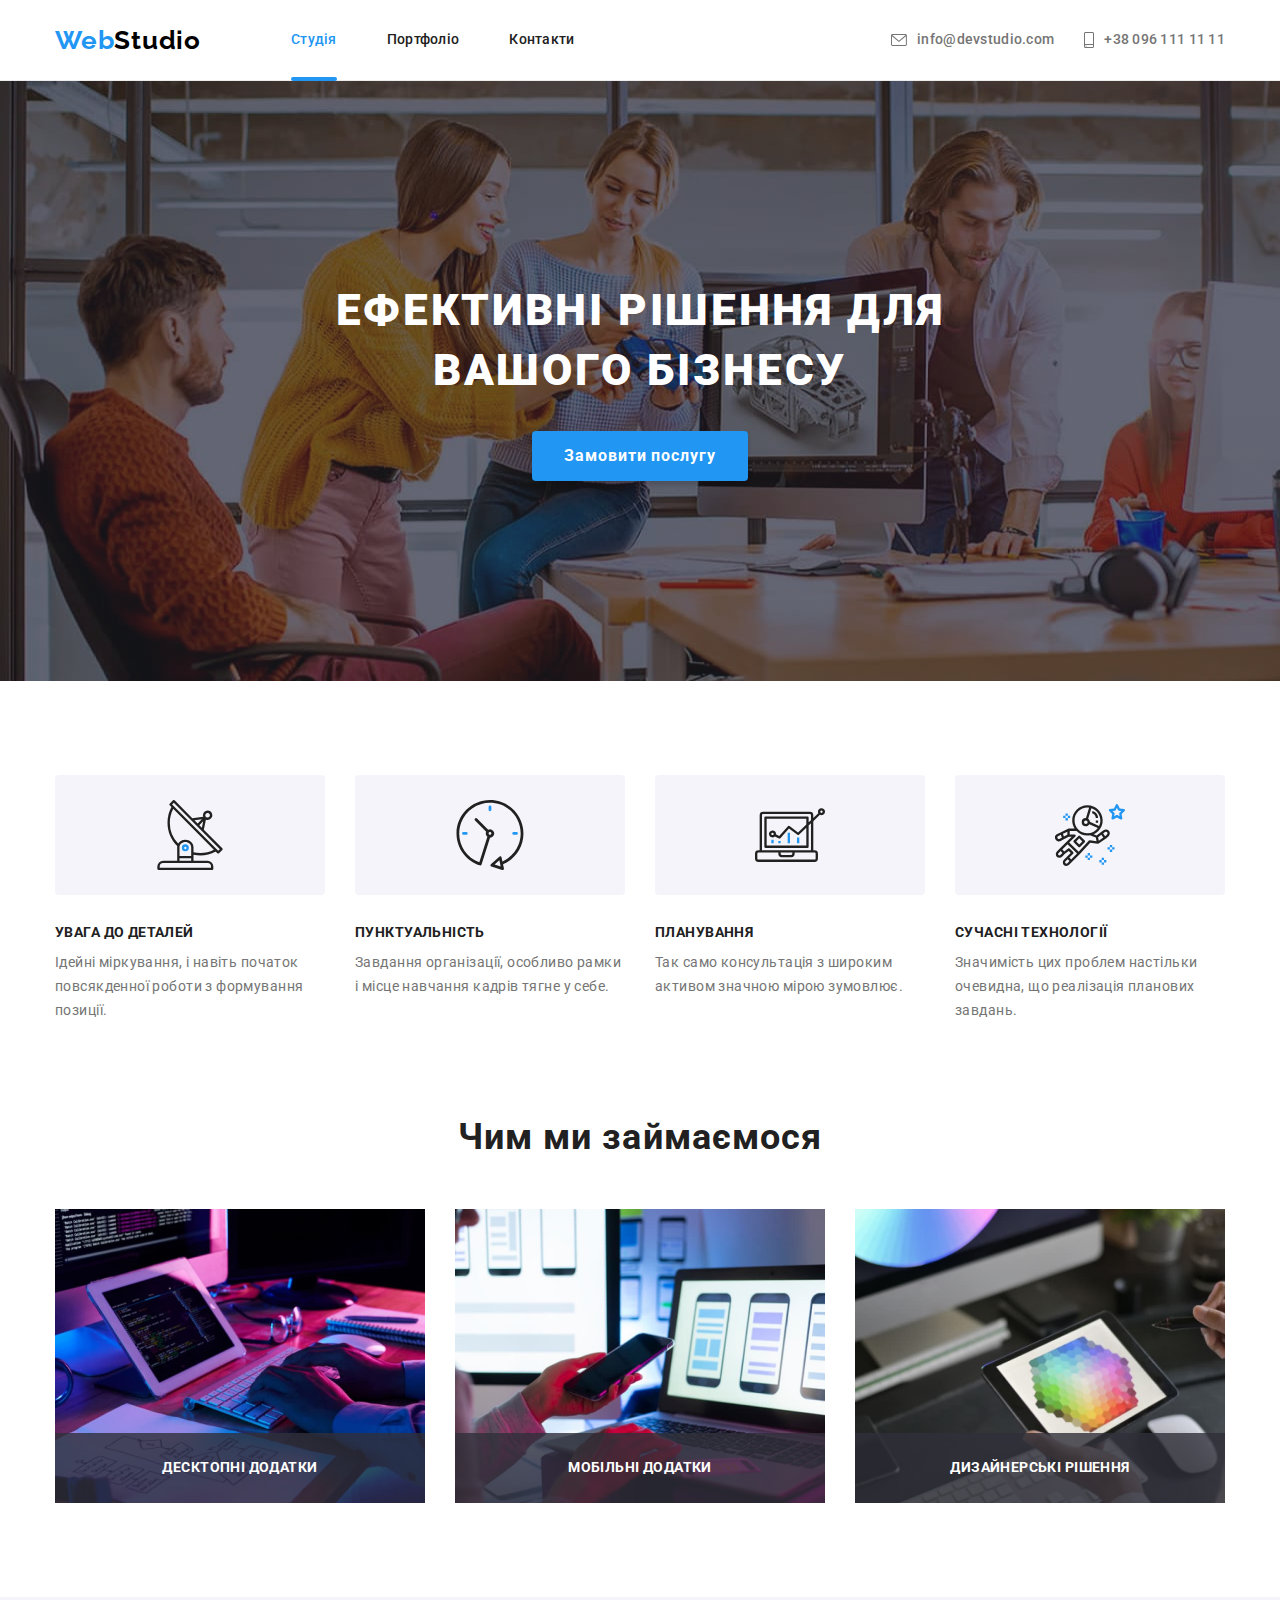
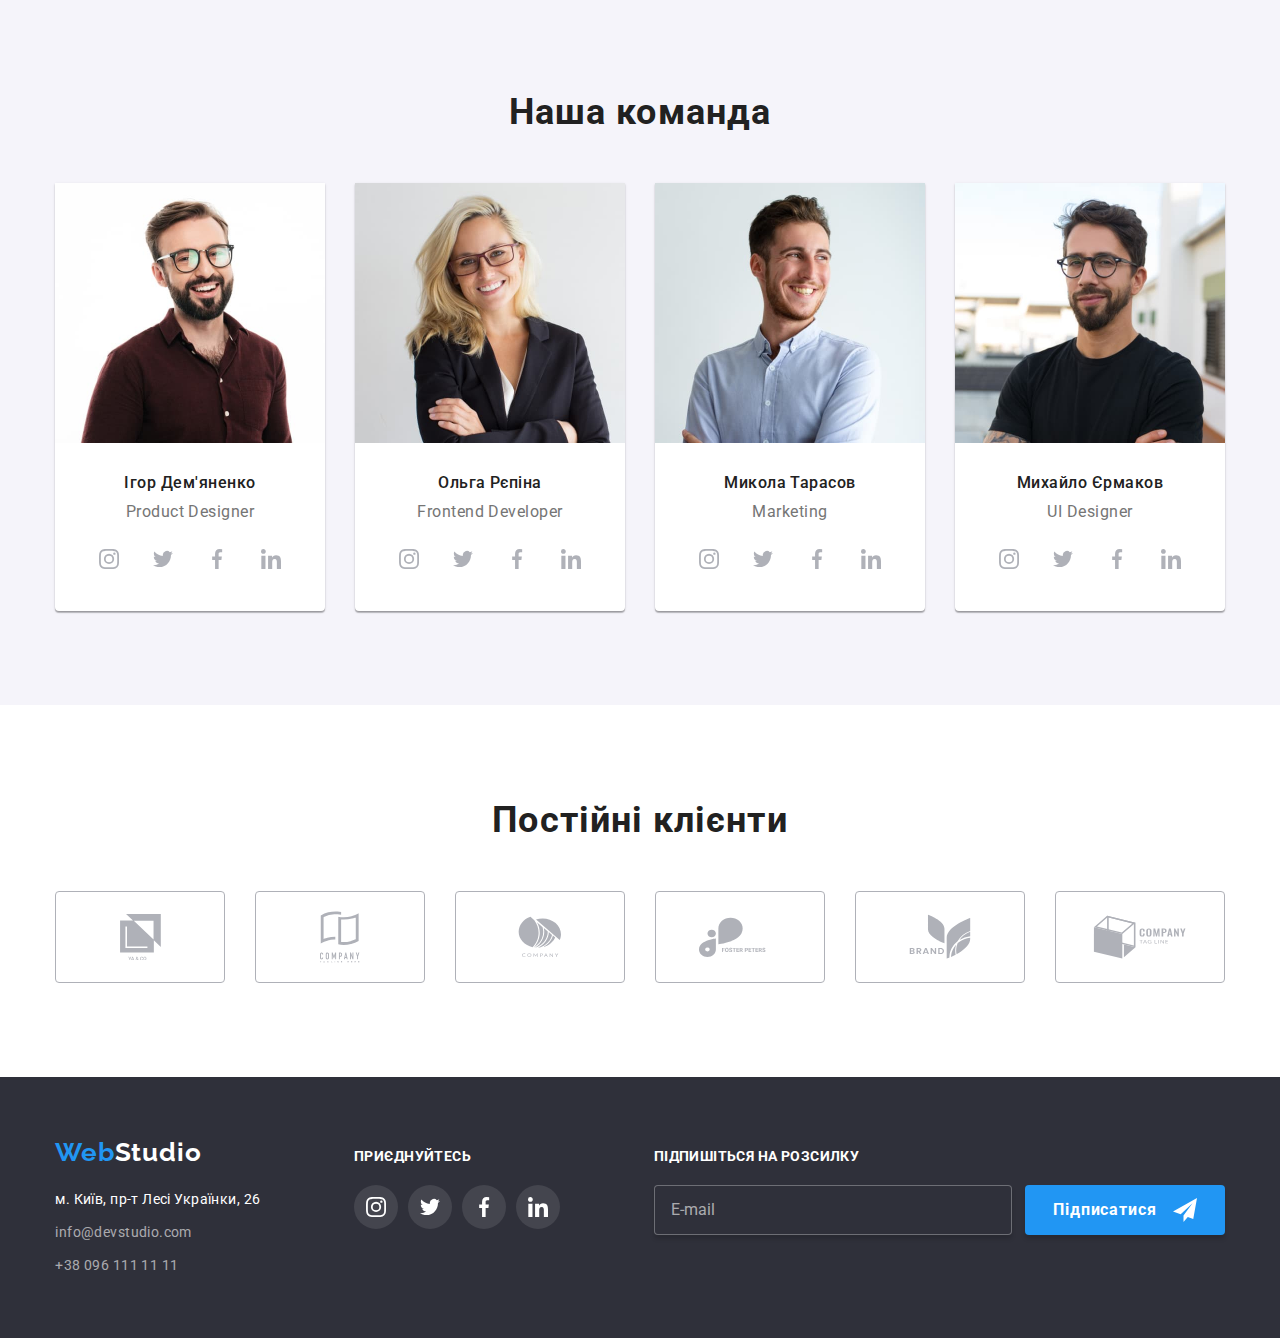
==== commit 09cc975d: "Все готово, крім лого контактів" ====
--- a/index.html
+++ b/index.html
@@ -122,19 +122,40 @@
                         <div class="product-thumb">
                             <p class="product-name">Десктопні додатки</p>
                         </div>
-                        <img src="./images/work-img01.jpg" alt="руки на клавіатурі" width="370"/>
+                        <picture class="picture-thumb">
+                            <!-- Desktop -->
+                            <source type="image/jpeg" srcset="
+                                ./images/work-img01.jpg    370w,
+                                ./images/work-img01@2x.jpg 740w"
+                                media="screen and (min-width:1200px)" sizes="(min-width: 1200px) 30vw, 100vw">
+                            <img src="./images/work-img01.jpg" alt="руки на клавіатурі" width="370"/>
+                        </picture>
                     </li>
                     <li class="product">
                         <div class="product-thumb">
                             <p class="product-name">Мобільні додатки</p>
                         </div>
-                        <img src="./images/work-img02.jpg" alt="мобільний телефон в руці" width="370"/>
+                        <picture class="picture-thumb">
+                            <!-- Desktop -->
+                            <source type="image/jpeg" srcset="
+                                ./images/work-img02.jpg    370w,
+                                ./images/work-img02@2x.jpg 740w"
+                                media="screen and (min-width:1200px)" sizes="(min-width: 1200px) 30vw, 100vw">
+                            <img src="./images/work-img02.jpg" alt="мобільний телефон в руці" width="370"/>
+                        </picture>
                     </li>
                     <li class="product">
                         <div class="product-thumb">
                             <p class="product-name">Дизайнерські рішення</p>
                         </div>
-                        <img src="./images/work-img03.jpg" alt="планшет з кольоровою гаммою в руці" width="370"/>
+                        <picture class="picture-thumb">
+                            <!-- Desktop -->
+                            <source type="image/jpeg" srcset="
+                                ./images/work-img03.jpg    370w,
+                                ./images/work-img03@2x.jpg 740w"
+                                media="screen and (min-width:1200px)" sizes="(min-width: 1200px) 30vw, 100vw">
+                            <img src="./images/work-img03.jpg" alt="планшет з кольоровою гаммою в руці" width="370"/>
+                        </picture>
                     </li>
                 </ul>
             </div>
--- a/css/main.min.css
+++ b/css/main.min.css
@@ -1 +1 @@
-/*! modern-normalize v1.1.0 | MIT License | https://github.com/sindresorhus/modern-normalize */*,::before,::after{-webkit-box-sizing:border-box;box-sizing:border-box}html{line-height:1.15;-webkit-text-size-adjust:100%;-moz-tab-size:4;-o-tab-size:4;tab-size:4}body{margin:0;font-family:system-ui,-apple-system,"Segoe UI",Roboto,Helvetica,Arial,sans-serif,"Apple Color Emoji","Segoe UI Emoji"}hr{height:0;color:inherit}abbr[title]{-webkit-text-decoration:underline dotted;text-decoration:underline dotted}b,strong{font-weight:bolder}code,kbd,samp,pre{font-family:ui-monospace,SFMono-Regular,Consolas,"Liberation Mono",Menlo,monospace;font-size:1em}small{font-size:80%}sub,sup{font-size:75%;line-height:0;position:relative;vertical-align:baseline}sub{bottom:-0.25em}sup{top:-0.5em}table{text-indent:0;border-color:inherit}button,input,optgroup,select,textarea{font-family:inherit;font-size:100%;line-height:1.15;margin:0}button,select{text-transform:none}button,[type=button],[type=reset],[type=submit]{-webkit-appearance:button}::-moz-focus-inner{border-style:none;padding:0}:-moz-focusring{outline:1px dotted ButtonText}:-moz-ui-invalid{box-shadow:none}legend{padding:0}progress{vertical-align:baseline}::-webkit-inner-spin-button,::-webkit-outer-spin-button{height:auto}[type=search]{-webkit-appearance:textfield;outline-offset:-2px}::-webkit-search-decoration{-webkit-appearance:none}::-webkit-file-upload-button{-webkit-appearance:button;font:inherit}summary{display:list-item}html{-webkit-box-sizing:border-box;box-sizing:border-box}*,*::before,*::after{-webkit-box-sizing:inherit;box-sizing:inherit}body{font-family:"Roboto",sans-serif;background-color:#fff;color:#757575}ul{list-style:none}a{text-decoration:none}p,h1,h2,h3,h4,h5,h6{margin:0}ul,ol{margin:0;padding-left:0}img{display:block;width:100%}.container{margin:0 auto;padding:0 15px}@media screen and (min-width: 480px){.container{width:480px}}@media screen and (min-width: 768px){.container{width:768px}}@media screen and (min-width: 1200px){.container{width:1200px}}@media screen and (min-width: 480px),(max-width: 480px){.section-withoutname{padding-top:60px;padding-bottom:60px}}@media screen and (min-width: 768px){.section-withoutname{padding-top:60px;padding-bottom:60px}}@media screen and (min-width: 1200px){.section-withoutname{padding-top:94px;padding-bottom:0px}}@media screen and (max-width: 480px),(min-width: 480px){.section{padding:60px 0}}@media screen and (min-width: 768px){.section{padding:60px 0}}@media screen and (min-width: 1200px){.section{padding:94px 0}}@media screen and (max-width: 1199px){.section.mobile-hidden{padding:0px}}@media screen and (min-width: 1200px){.section.mobile-hidden{padding:94px 0}}.section-color{background-color:#f5f4fa}.section-title{font-style:normal;font-weight:700;font-size:36px;line-height:1.17;text-align:center;letter-spacing:.03em;color:#212121;margin-bottom:50px;margin-top:0;padding:0}@media screen and (min-width: 480px),(max-width: 480px){.position-list{display:-webkit-box;display:-ms-flexbox;display:flex;gap:30px;-ms-flex-wrap:wrap;flex-wrap:wrap;-webkit-box-pack:center;-ms-flex-pack:center;justify-content:center}}@media screen and (min-width: 768px){.position-list{display:-webkit-box;display:-ms-flexbox;display:flex;gap:30px;-ms-flex-wrap:wrap;flex-wrap:wrap;-webkit-box-pack:center;-ms-flex-pack:center;justify-content:center}}@media screen and (min-width: 1200px){.position-list{display:-webkit-box;display:-ms-flexbox;display:flex;gap:30px;-ms-flex-wrap:wrap;flex-wrap:wrap;-webkit-box-pack:center;-ms-flex-pack:center;justify-content:center}}@media screen and (max-width: 1199px){.position-list.mobile-hidden{display:none;padding:0}}@media screen and (max-width: 1199px){.section-title.mobile-hidden{position:absolute;white-space:nowrap;height:1px;width:1px;border:0;overflow:hidden;clip:rect(0 0 0 0);padding:0;margin:-1px;-webkit-clip-path:inset(50%);clip-path:inset(50%)}}.header{border-bottom-width:1px;border-bottom-style:solid;border-bottom-color:#ececec}@media screen and (min-width: 768px){.header{padding-top:0;padding-bottom:0}}@media screen and (min-width: 480px),(max-width: 480px){.header-container{display:-webkit-box;display:-ms-flexbox;display:flex;-webkit-box-align:center;-ms-flex-align:center;align-items:center;-webkit-box-pack:justify;-ms-flex-pack:justify;justify-content:space-between}}@media screen and (min-width: 768px){.header-container{display:-webkit-box;display:-ms-flexbox;display:flex;-webkit-box-align:center;-ms-flex-align:center;align-items:center;-webkit-box-pack:justify;-ms-flex-pack:justify;justify-content:space-between}}@media screen and (min-width: 1200px){.header-container{display:-webkit-box;display:-ms-flexbox;display:flex;-webkit-box-align:center;-ms-flex-align:center;align-items:center;-webkit-box-pack:justify;-ms-flex-pack:justify;justify-content:space-between}}@media screen and (min-width: 480px),(max-width: 480px){.menu{font-weight:500;letter-spacing:.02em}}@media screen and (min-width: 768px){.menu{display:-webkit-box;display:-ms-flexbox;display:flex;-webkit-box-pack:justify;-ms-flex-pack:justify;justify-content:space-between;margin-left:90px;width:100vw}}@media screen and (min-width: 480px),(max-width: 480px){.nav{display:none}}@media screen and (min-width: 768px){.nav{display:block}}@media screen and (min-width: 480px),(max-width: 480px){.menu.is-open{position:fixed;z-index:1;top:0;left:0;bottom:0;right:0;padding:48px 40px;overflow-y:scroll;display:-webkit-box;display:-ms-flexbox;display:flex;-webkit-box-orient:vertical;-webkit-box-direction:normal;-ms-flex-direction:column;flex-direction:column;-webkit-box-pack:justify;-ms-flex-pack:justify;justify-content:space-between;background-color:#fff}}@media screen and (min-width: 480px),(max-width: 480px){.menu.is-open .nav{display:block}}@media screen and (min-width: 480px),(max-width: 480px){.menu.is-open .menu-contacts{display:block}}@media screen and (max-width: 767px){.menu .contacts{display:-webkit-box;display:-ms-flexbox;display:flex;-webkit-box-orient:vertical;-webkit-box-direction:reverse;-ms-flex-direction:column-reverse;flex-direction:column-reverse;margin-bottom:64px}}.menu.is-open .contacts__item:last-child .contacts__link{color:#2196f3;font-size:34px;line-height:1.17;letter-spacing:.02em;width:300px}@media screen and (min-width: 480px),(max-width: 480px){.menu.is-open .contacts__item:last-child .contacts__link{display:block;margin-bottom:32px}}@media screen and (min-width: 768px){.menu.is-open .contacts__item:last-child .contacts__link{display:inline}}.menu.is-open .contacts__item:not(:last-child) .contacts__link{font-size:24px;line-height:1.16;letter-spacing:.02em}.menu__button{display:block;margin:0;padding:0;background-color:rgba(0,0,0,0);border:none;fill:#212121}@media screen and (min-width: 480px),(max-width: 480px){.menu__button .icon-close{display:block}}@media screen and (min-width: 480px),(max-width: 480px){.menu__button .icon-menu{display:none}}@media screen and (min-width: 480px),(max-width: 480px){.menu__button.is-open .icon-close{display:none}}@media screen and (min-width: 480px),(max-width: 480px){.menu__button.is-open .icon-menu{display:block}}.menu__button .menu-icon{fill:#212121}.menu__button .menu-icon:hover{fill:#2196f3}.header-logo{font-family:"Raleway",sans-serif;font-style:normal;font-weight:700;font-size:26px;line-height:1.19;letter-spacing:.03em;color:#000}@media screen and (min-width: 480px),(max-width: 480px){.header-logo{padding:16px 0}}.header-logo__color{color:#2196f3}@media screen and (min-width: 480px),(max-width: 480px){.site-nav{display:block}}@media screen and (min-width: 768px){.site-nav{display:-webkit-box;display:-ms-flexbox;display:flex;-webkit-box-align:center;-ms-flex-align:center;align-items:center;gap:50px}}.site-nav__item{display:block;position:relative}@media screen and (min-width: 480px),(max-width: 480px){.site-nav__link{font-style:normal;font-weight:500;font-size:40px;line-height:47px;letter-spacing:.02em;-webkit-transition-property:color;transition-property:color;-webkit-transition-duration:250ms;transition-duration:250ms;-webkit-transition-timing-function:cubic-bezier(0.4, 0, 0.2, 1);transition-timing-function:cubic-bezier(0.4, 0, 0.2, 1);color:#212121}.site-nav__link:hover,.site-nav__link:focus{color:#2196f3}.site-nav__link--current{color:#2196f3}}@media screen and (min-width: 768px){.site-nav__link{display:block;font-style:normal;font-weight:500;font-size:14px;line-height:1.14;letter-spacing:.02em;padding-top:32px;padding-bottom:32px;-webkit-transition-property:color;transition-property:color;-webkit-transition-duration:250ms;transition-duration:250ms;-webkit-transition-timing-function:cubic-bezier(0.4, 0, 0.2, 1);transition-timing-function:cubic-bezier(0.4, 0, 0.2, 1);color:#212121}.site-nav__link:hover,.site-nav__link:focus{color:#2196f3}.site-nav__link--current{color:#2196f3}.site-nav__link--current::after{content:"";position:absolute;display:block;width:100%;height:4px;background-color:#2196f3;border-radius:2px;bottom:-1px}}@media screen and (min-width: 480px),(max-width: 480px){.site-nav__item:not(:last-child){margin-bottom:32px}}@media screen and (min-width: 768px){.site-nav__item:not(:last-child){margin-bottom:0}}@media screen and (min-width: 480px),(max-width: 480px){.menu-contacts{display:none}}@media screen and (min-width: 768px){.menu-contacts{display:-webkit-box;display:-ms-flexbox;display:flex;-webkit-box-align:center;-ms-flex-align:center;align-items:center}}@media screen and (min-width: 1200px){.contacts{display:-webkit-box;display:-ms-flexbox;display:flex;gap:30px}}@media screen and (min-width: 768px){.contacts__item:first-child{margin-bottom:10px}}@media screen and (min-width: 1200px){.contacts__item:first-child{margin-bottom:0}}.contacts__link{font-weight:500;font-size:14px;line-height:1.14;letter-spacing:.02em;color:#757575;fill:#757575}@media screen and (min-width: 768px){.contacts__link{display:-webkit-box;display:-ms-flexbox;display:flex}}@media screen and (min-width: 1200px){.contacts__link{display:-webkit-box;display:-ms-flexbox;display:flex;-webkit-box-align:center;-ms-flex-align:center;align-items:center}}.contacts__link:hover,.contacts__link:focus{color:#2196f3;fill:#2196f3}.contacts__icon{fill:currentColor;margin-right:10px;-webkit-transition-property:fill;transition-property:fill;-webkit-transition-duration:250ms;transition-duration:250ms;-webkit-transition-timing-function:cubic-bezier(0.4, 0, 0.2, 1);transition-timing-function:cubic-bezier(0.4, 0, 0.2, 1)}@media screen and (min-width: 480px),(max-width: 480px){.contacts__icon{display:none}}@media screen and (min-width: 768px){.contacts__icon{display:inline}}@media screen and (max-width: 480px){.menu.is-open .menu-social{display:-webkit-box;display:-ms-flexbox;display:flex;-ms-flex-wrap:wrap;flex-wrap:wrap;row-gap:10px}}@media screen and (min-width: 480px){.menu.is-open .menu-social{display:-webkit-box;display:-ms-flexbox;display:flex}}@media screen and (max-width: 480px){.menu-social{display:block}}@media screen and (min-width: 480px){.menu-social{display:block}}@media screen and (min-width: 768px){.menu-social{display:none}}.menu .menu-social__item:not(:last-child){margin-right:10px;padding-right:10px;border-right:1px solid rgba(33,33,33,.2)}.menu .menu-social__link{color:#2196f3;font-size:18px;line-height:1.22;text-decoration:none}.menu__button{z-index:2;margin:0;padding:0;background-color:rgba(0,0,0,0);border:none;fill:#212121}@media screen and (min-width: 480px),(max-width: 480px){.menu__button{display:-webkit-box;display:-ms-flexbox;display:flex}}@media screen and (min-width: 768px){.menu__button{display:none}}@media screen and (min-width: 480px),(max-width: 480px){.hero-overlay{min-width:100%;margin-left:auto;margin-right:auto;background-image:-webkit-gradient(linear, left top, right top, from(rgba(47, 48, 58, 0.4)), to(rgba(47, 48, 58, 0.4))),url(../images/hero-mobile.jpg);background-image:linear-gradient(to right, rgba(47, 48, 58, 0.4), rgba(47, 48, 58, 0.4)),url(../images/hero-mobile.jpg);background-color:#c4c4c4;background-size:cover}}@media screen and (min-width: 768px){.hero-overlay{min-width:768px;margin-left:auto;margin-right:auto;background-image:-webkit-gradient(linear, left top, right top, from(rgba(47, 48, 58, 0.4)), to(rgba(47, 48, 58, 0.4))),url(../images/hero-tablet.jpg);background-image:linear-gradient(to right, rgba(47, 48, 58, 0.4), rgba(47, 48, 58, 0.4)),url(../images/hero-tablet.jpg);background-color:#c4c4c4;background-size:cover}}@media screen and (min-width: 1200px){.hero-overlay{max-width:1600px;margin-left:auto;margin-right:auto;background-image:-webkit-gradient(linear, left top, right top, from(rgba(47, 48, 58, 0.4)), to(rgba(47, 48, 58, 0.4))),url(../images/hero.jpg);background-image:linear-gradient(to right, rgba(47, 48, 58, 0.4), rgba(47, 48, 58, 0.4)),url(../images/hero.jpg);background-color:#c4c4c4;background-size:cover}}.hero{margin:0 auto;text-align:center}@media screen and (min-width: 480px),(max-width: 480px){.hero{max-width:390px;padding:118px 15px}}@media screen and (min-width: 768px){.hero{width:390px;padding:118px 15px}}@media screen and (min-width: 1200px){.hero{min-width:696px;padding:200px 15px}}.hero-title{font-style:normal;font-weight:900;letter-spacing:.06em;text-transform:uppercase;color:#fff;margin:0px 0px 30px 0px}@media screen and (min-width: 480px){.hero-title{font-size:26px;line-height:1.62}}@media screen and (min-width: 1200px){.hero-title{font-size:44px;line-height:1.36}}.hero-button{font-style:normal;font-weight:700;font-size:16px;line-height:1.88;text-align:center;letter-spacing:.06em;background-color:#2196f3;color:#fff;padding:10px 32px;-webkit-box-shadow:0px 4px 4px rgba(0,0,0,.15);box-shadow:0px 4px 4px rgba(0,0,0,.15);-webkit-transition-property:background-color;transition-property:background-color;-webkit-transition-duration:time-250;transition-duration:time-250;-webkit-transition-timing-function:cubic-bezier(0.4, 0, 0.2, 1);transition-timing-function:cubic-bezier(0.4, 0, 0.2, 1)}.hero-button:hover,.hero-button:focus{background-color:#188ce8}.hero-button{font-family:inherit;cursor:pointer;border:rgba(0,0,0,0);border-radius:4px}.visually-hidden{position:absolute;white-space:nowrap;height:1px;width:1px;border:0;overflow:hidden;clip:rect(0 0 0 0);padding:0;margin:-1px;-webkit-clip-path:inset(50%);clip-path:inset(50%)}.advantages-box{background-color:#f5f4fa;height:120px;border-radius:4px;margin-bottom:30px;-webkit-box-pack:center;-ms-flex-pack:center;justify-content:center;-webkit-box-align:center;-ms-flex-align:center;align-items:center}@media screen and (min-width: 480px),(max-width: 480px){.advantages-box{display:-webkit-box;display:-ms-flexbox;display:flex;width:100%;text-align:center}}@media screen and (min-width: 768px){.advantages-box{display:-webkit-box;display:-ms-flexbox;display:flex;margin-right:auto;margin-left:auto;width:100%}}@media screen and (min-width: 1200px){.advantages-box{display:-webkit-box;display:-ms-flexbox;display:flex;margin-right:auto;margin-left:auto;width:100%}}.advantages-title{font-style:normal;font-weight:700;font-size:14px;line-height:1.14;letter-spacing:.03em;text-transform:uppercase;color:#212121;padding:0;margin-top:0;margin-bottom:10px}@media screen and (min-width: 480px),(max-width: 480px){.advantages-title{text-align:center}}@media screen and (min-width: 768px){.advantages-title{text-align:left}}.advantages-paragraph{font-size:14px;line-height:1.71;letter-spacing:.03em;color:#757575}@media screen and (min-width: 480px),(max-width: 480px){.advantages-paragraph{margin-right:auto;margin-left:auto;max-width:450px}}@media screen and (min-width: 768px){.advantages-paragraph{margin-right:auto;margin-left:auto;max-width:354px}}@media screen and (min-width: 1200px){.advantages-paragraph{margin-right:auto;margin-left:auto;max-width:270px}}.product{position:relative}.product-thumb{display:-webkit-box;display:-ms-flexbox;display:flex;-webkit-box-pack:center;-ms-flex-pack:center;justify-content:center;-webkit-box-align:center;-ms-flex-align:center;align-items:center;position:absolute;bottom:0;width:100%;height:70px;background-color:rgba(47,48,58,.8)}.product-name{position:absolute;font-weight:700;font-size:14px;line-height:1.14;letter-spacing:.03em;text-transform:uppercase;color:#fff}.socialnet-card{background-color:#fff;border-radius:0 0 4px 4px;-webkit-box-shadow:0px 1px 3px rgba(0,0,0,.12),0px 1px 1px rgba(0,0,0,.14),0px 2px 1px rgba(0,0,0,.2);box-shadow:0px 1px 3px rgba(0,0,0,.12),0px 1px 1px rgba(0,0,0,.14),0px 2px 1px rgba(0,0,0,.2)}@media screen and (min-width: 480px),(max-width: 480px){.socialnet-card{width:450px;height:100%}}@media screen and (min-width: 768px){.socialnet-card{width:354px;height:100%}}@media screen and (min-width: 1200px){.socialnet-card{width:270px;height:100%}}.socialnet-card .socialnet{padding:30px 0}.socialnet-card .socialnet-name{font-style:normal;font-weight:500;font-size:16px;line-height:1.19;text-align:center;letter-spacing:.03em;color:#212121;margin-bottom:10px}.socialnet-card .socialnet-subname{font-size:16px;line-height:1.19;text-align:center;letter-spacing:.03em;color:#757575;margin-bottom:16px}.socialnet-card .socialnet__list{display:-webkit-box;display:-ms-flexbox;display:flex;gap:10px;-webkit-box-pack:center;-ms-flex-pack:center;justify-content:center}.socialnet-card .socialnet__link{display:-webkit-box;display:-ms-flexbox;display:flex;width:44px;height:44px;background-color:rgba(255,255,255,.1);border-radius:50%;fill:#afb1b8;-webkit-box-pack:center;-ms-flex-pack:center;justify-content:center;-webkit-box-align:center;-ms-flex-align:center;align-items:center;-webkit-transition-property:background-color,fill;transition-property:background-color,fill;-webkit-transition-duration:250ms;transition-duration:250ms;-webkit-transition-timing-function:cubic-bezier(0.4, 0, 0.2, 1);transition-timing-function:cubic-bezier(0.4, 0, 0.2, 1)}.socialnet-card .socialnet__link:hover,.socialnet-card .socialnet__link:focus{background-color:#2196f3;fill:#fff}.socialnet-card .socialnet__logo{color:currentColor}.img-thumb{display:block;margin:0;max-width:100%;height:auto}.client__link{border:1px solid #afb1b8;border-radius:4px;height:92px;fill:#afb1b8;-webkit-box-pack:center;-ms-flex-pack:center;justify-content:center;-webkit-box-align:center;-ms-flex-align:center;align-items:center;-webkit-transition-property:border-color,fill;transition-property:border-color,fill;-webkit-transition-duration:250ms;transition-duration:250ms;-webkit-transition-timing-function:cubic-bezier(0.4, 0, 0.2, 1);transition-timing-function:cubic-bezier(0.4, 0, 0.2, 1)}.client__link:hover,.client__link:focus{border-color:#2196f3;fill:#2196f3}@media screen and (max-width: 767px){.client__link{display:-webkit-box;display:-ms-flexbox;display:flex;min-width:210px}}@media screen and (min-width: 768px){.client__link{display:-webkit-box;display:-ms-flexbox;display:flex;min-width:226px}}@media screen and (min-width: 1200px){.client__link{min-width:170px}}.client__logo{color:currentColor}.backdrop{position:fixed;top:0;left:0;width:100%;height:100%;background-color:rgba(0,0,0,.2);opacity:1;visibility:visible;-webkit-transition:opacity 250ms cubic-bezier(0.4, 0, 0.2, 1),visibility 250ms cubic-bezier(0.4, 0, 0.2, 1);transition:opacity 250ms cubic-bezier(0.4, 0, 0.2, 1),visibility 250ms cubic-bezier(0.4, 0, 0.2, 1)}.backdrop.is-hidden{opacity:0;pointer-events:none;visibility:hidden}.modal-window{position:absolute;top:50%;left:50%;-webkit-transform:translate(-50%, -50%) scale(1);transform:translate(-50%, -50%) scale(1);-webkit-transition:-webkit-transform 250ms cubic-bezier(0.4, 0, 0.2, 1);transition:-webkit-transform 250ms cubic-bezier(0.4, 0, 0.2, 1);transition:transform 250ms cubic-bezier(0.4, 0, 0.2, 1);transition:transform 250ms cubic-bezier(0.4, 0, 0.2, 1), -webkit-transform 250ms cubic-bezier(0.4, 0, 0.2, 1);border-radius:4px;padding:40px;background-color:#fff;-webkit-box-shadow:0px 1px 3px rgba(0,0,0,.12),0px 1px 1px rgba(0,0,0,.14),0px 2px 1px rgba(0,0,0,.2);box-shadow:0px 1px 3px rgba(0,0,0,.12),0px 1px 1px rgba(0,0,0,.14),0px 2px 1px rgba(0,0,0,.2)}@media screen and (min-width: 480px){.modal-window{width:450px;min-height:609px}}@media screen and (min-width: 1200px){.modal-window{width:528px;min-height:581px}}.backdrop.is-hidden .modal-window{-webkit-transform:translate(-50%, -50%) scale(0.9);transform:translate(-50%, -50%) scale(0.9)}.modal-closebutton{display:-webkit-box;display:-ms-flexbox;display:flex;-webkit-box-align:center;-ms-flex-align:center;align-items:center;-webkit-box-pack:center;-ms-flex-pack:center;justify-content:center;position:absolute;border-radius:50%;width:30px;height:30px;top:8px;right:8px;padding:0;cursor:pointer;border:1px solid rgba(0,0,0,.1);background-color:rgba(0,0,0,0)}.modal-closebutton__img{display:block;fill:#000;-webkit-transition-property:fill;transition-property:fill;-webkit-transition-duration:250ms;transition-duration:250ms;-webkit-transition-timing-function:cubic-bezier(0.4, 0, 0.2, 1);transition-timing-function:cubic-bezier(0.4, 0, 0.2, 1)}.modal-closebutton:hover .modal-closebutton__img,.modal-closebutton:focus .modal-closebutton__img{fill:#2196f3}.modal-window__name{display:block;font-size:20px;text-align:center;letter-spacing:.03em;color:#212121}@media screen and (min-width: 480px){.modal-window__name{line-height:1.5}}@media screen and (min-width: 1200px){.modal-window__name{line-height:1.15}}.modal-form{margin-top:12px;display:block}.modal-form__field{position:relative;display:-webkit-box;display:-ms-flexbox;display:flex;-webkit-box-orient:vertical;-webkit-box-direction:normal;-ms-flex-direction:column;flex-direction:column;gap:4px}.modal-form__field--text{margin-bottom:10px}.modal-form__field--textarea{margin-bottom:20px}.modal-form__field--check{margin-top:20px;position:absolute;white-space:nowrap;height:1px;width:1px;border:0;overflow:hidden;clip:rect(0 0 0 0);padding:0;margin:-1px;-webkit-clip-path:inset(50%);clip-path:inset(50%)}.modal-form__label{font-size:12px;line-height:1.17;letter-spacing:.01em}.modal-form__label--check{display:-webkit-box;display:-ms-flexbox;display:flex;-webkit-box-align:center;-ms-flex-align:center;align-items:center;font-size:14px;line-height:1.71;letter-spacing:.03em;color:#757575}@media screen and (min-width: 480px){.modal-form__label--check{font-size:12px;line-height:1.17;letter-spacing:.03em}}@media screen and (min-width: 1200px){.modal-form__label--check{font-size:14px;line-height:1.71}}.modal-form .modal-form__check{display:-webkit-box;display:-ms-flexbox;display:flex;-webkit-box-align:center;-ms-flex-align:center;align-items:center}@media screen and (min-width: 480px){.modal-form .check-text{font-style:normal;font-weight:400;font-size:12px;line-height:1.17;letter-spacing:.03em}}@media screen and (min-width: 1200px){.modal-form .check-text{font-size:14px;line-height:1.71}}.modal-form__input{display:block;height:40px;border-radius:4px;border:1px solid rgba(33,33,33,.2);padding:14px 16px 14px 42px;outline:none;width:100%;-webkit-transition-property:border-color;transition-property:border-color;-webkit-transition-duration:250ms;transition-duration:250ms;-webkit-transition-timing-function:cubic-bezier(0.4, 0, 0.2, 1);transition-timing-function:cubic-bezier(0.4, 0, 0.2, 1)}.modal-form__input:focus{border-color:#2196f3}.modal-form__logo{position:absolute;top:calc(8px + 50%);left:15px;-webkit-transform:translateY(-50%);transform:translateY(-50%);fill:#212121;-webkit-transition-property:fill;transition-property:fill;-webkit-transition-duration:250ms;transition-duration:250ms;-webkit-transition-timing-function:cubic-bezier(0.4, 0, 0.2, 1);transition-timing-function:cubic-bezier(0.4, 0, 0.2, 1)}.modal-form__logo--check{display:inline-block;margin-left:12px;margin-right:8px;background-color:#fff;border:2px solid #212121;border-radius:2px;cursor:pointer;-webkit-transition-property:background-color;transition-property:background-color;-webkit-transition-duration:250ms;transition-duration:250ms;-webkit-transition-timing-function:cubic-bezier(0.4, 0, 0.2, 1);transition-timing-function:cubic-bezier(0.4, 0, 0.2, 1)}.modal-form__input:focus+.modal-form__logo{fill:#2196f3}.modal-form__textarea{font-size:12px;line-height:1.17;letter-spacing:.01em;height:120px;resize:none;border-radius:4px;border:1px solid rgba(33,33,33,.2);padding:12px 16px;outline:none;-webkit-transition-property:border-color;transition-property:border-color;-webkit-transition-duration:250ms;transition-duration:250ms;-webkit-transition-timing-function:cubic-bezier(0.4, 0, 0.2, 1);transition-timing-function:cubic-bezier(0.4, 0, 0.2, 1)}.modal-form__textarea:focus{border-color:#2196f3}.modal-form__textarea::-webkit-input-placeholder{color:rgba(117,117,117,.5);font-size:12px;line-height:14px;letter-spacing:.01em}.modal-form__textarea::-moz-placeholder{color:rgba(117,117,117,.5);font-size:12px;line-height:14px;letter-spacing:.01em}.modal-form__textarea:-ms-input-placeholder{color:rgba(117,117,117,.5);font-size:12px;line-height:14px;letter-spacing:.01em}.modal-form__textarea::-ms-input-placeholder{color:rgba(117,117,117,.5);font-size:12px;line-height:14px;letter-spacing:.01em}.modal-form__textarea::placeholder{color:rgba(117,117,117,.5);font-size:12px;line-height:14px;letter-spacing:.01em}.modal-form__field--check:checked+.modal-form__logo--check{display:inline-block;margin-left:12px;margin-right:8px;background-color:#2196f3;border-radius:2px;border-color:#2196f3}.modal-form__link{color:#2196f3;-webkit-text-decoration:underline 1px;text-decoration:underline 1px}.modal-form__button{display:block;margin-top:30px;margin-left:auto;margin-right:auto;font-size:16px;line-height:1.88;-webkit-box-align:center;-ms-flex-align:center;align-items:center;text-align:center;letter-spacing:.06em;padding:0;width:200px;height:50px;background-color:#2196f3;border-radius:4px;-webkit-box-shadow:0px 4px 4px rgba(0,0,0,.15);box-shadow:0px 4px 4px rgba(0,0,0,.15);color:#fff;border-color:rgba(0,0,0,0);-webkit-transition-property:background-color;transition-property:background-color;-webkit-transition-duration:250ms;transition-duration:250ms;-webkit-transition-timing-function:cubic-bezier(0.4, 0, 0.2, 1);transition-timing-function:cubic-bezier(0.4, 0, 0.2, 1)}.modal-form__button:hover,.modal-form__button:focus{background-color:#188ce8;cursor:pointer}.filtr{display:-webkit-box;display:-ms-flexbox;display:flex;gap:8px}@media screen and (min-width: 480px),(max-width: 480px){.filtr{-ms-flex-wrap:wrap;flex-wrap:wrap;-webkit-box-pack:start;-ms-flex-pack:start;justify-content:flex-start;margin-bottom:40px;row-gap:15px}}@media screen and (min-width: 768px){.filtr{-ms-flex-wrap:nowrap;flex-wrap:nowrap;-webkit-box-pack:center;-ms-flex-pack:center;justify-content:center;margin-bottom:30px;row-gap:0}}@media screen and (min-width: 768px){.filtr{margin-bottom:50px}}.filtr__button{font-style:normal;font-weight:500;font-size:16px;line-height:1.62;text-align:center;letter-spacing:.03em;background-color:#f5f4fa;color:#212121;padding:6px 22px;-webkit-transition-property:color,background-color,-webkit-box-shadow;transition-property:color,background-color,-webkit-box-shadow;transition-property:color,background-color,box-shadow;transition-property:color,background-color,box-shadow,-webkit-box-shadow;-webkit-transition-duration:250ms;transition-duration:250ms;-webkit-transition-timing-function:cubic-bezier(0.4, 0, 0.2, 1);transition-timing-function:cubic-bezier(0.4, 0, 0.2, 1)}.filtr__button:hover,.filtr__button:focus{background-color:#2196f3;color:#fff;-webkit-box-shadow:0px 3px 1px rgba(0,0,0,.1),0px 1px 2px rgba(0,0,0,.08),0px 2px 2px rgba(0,0,0,.12);box-shadow:0px 3px 1px rgba(0,0,0,.1),0px 1px 2px rgba(0,0,0,.08),0px 2px 2px rgba(0,0,0,.12)}.filtr__button{font-family:inherit;cursor:pointer;border:rgba(0,0,0,0);border-radius:4px}.products{display:-webkit-box;display:-ms-flexbox;display:flex;-ms-flex-wrap:wrap;flex-wrap:wrap;gap:30px}.products-item{display:-webkit-box;display:-ms-flexbox;display:flex}@media screen and (min-width: 768px){.products-item{-ms-flex-preferred-size:calc((100% - 60px)/2);flex-basis:calc((100% - 60px)/2)}.products-item:nth-child(2n){margin-right:0}}@media screen and (min-width: 1200px){.products-item{-ms-flex-preferred-size:calc((100% - 90px)/3);flex-basis:calc((100% - 90px)/3)}.products-item:nth-child(3n){margin-right:0}}.products-box__link{display:-webkit-box;display:-ms-flexbox;display:flex;position:relative;-webkit-box-orient:vertical;-webkit-box-direction:normal;-ms-flex-direction:column;flex-direction:column;height:100%;-webkit-transition-property:-webkit-box-shadow;transition-property:-webkit-box-shadow;transition-property:box-shadow;transition-property:box-shadow, -webkit-box-shadow;-webkit-transition-duration:250ms;transition-duration:250ms;-webkit-transition-timing-function:cubic-bezier(0.4, 0, 0.2, 1);transition-timing-function:cubic-bezier(0.4, 0, 0.2, 1)}@media screen and (min-width: 480px){.products-box__link{width:450px}}@media screen and (min-width: 768px){.products-box__link{width:354px}}@media screen and (min-width: 1200px){.products-box__link{width:370px}}.products-box__link:hover,.products-box__link:focus{-webkit-box-shadow:0px 1px 1px rgba(0,0,0,.12),0px 4px 4px rgba(0,0,0,.06),1px 4px 6px rgba(0,0,0,.16);box-shadow:0px 1px 1px rgba(0,0,0,.12),0px 4px 4px rgba(0,0,0,.06),1px 4px 6px rgba(0,0,0,.16)}.products-box__link:hover .products-box__text,.products-box__link:focus .products-box__text{content:"";-webkit-transform:translateY(0%);transform:translateY(0%)}.products-box__thumb{display:block;position:relative;overflow:hidden}@media screen and (min-width: 480px){.products-box__thumb{width:100%;height:294px}}@media screen and (min-width: 768px){.products-box__thumb{width:354px;height:auto}}@media screen and (min-width: 1200px){.products-box__thumb{width:370px;height:294px}}.products-box__text{display:block;position:absolute;background-color:rgba(33,150,243,.9);height:294px;font-size:18px;line-height:1.56;letter-spacing:.03em;color:#fff;-webkit-transform:translateY(120%);transform:translateY(120%);-webkit-transition-property:-webkit-transform;transition-property:-webkit-transform;transition-property:transform;transition-property:transform, -webkit-transform;-webkit-transition-duration:250ms;transition-duration:250ms;-webkit-transition-timing-function:cubic-bezier(0.4, 0, 0.2, 1);transition-timing-function:cubic-bezier(0.4, 0, 0.2, 1)}@media screen and (min-width: 480px),(max-width: 480px){.products-box__text{width:100%;padding:77px 24px}}@media screen and (min-width: 768px){.products-box__text{width:354px;padding:49px 24px 77px}}@media screen and (min-width: 1200px){.products-box__text{width:370px;padding:63px 24px}}.products-box__name{padding:20px 24px;border-left:1px solid #eee;border-bottom:1px solid #eee;border-right:1px solid #eee;-webkit-box-flex:1;-ms-flex-positive:1;flex-grow:1}.products-box__title{font-style:normal;font-weight:700;font-size:18px;line-height:2;letter-spacing:.06em;color:#212121;margin-bottom:4px}.products-box__subtitle{font-style:normal;font-size:16px;line-height:1.88;letter-spacing:.03em;color:#757575}@media screen and (min-width: 768px){.products-img{width:100%;height:auto}}.products-thumb{display:block;margin:0;max-width:100%;height:auto}.footer{background-color:#2f303a;padding:60px 0}@media screen and (min-width: 768px){.footer-position{display:-webkit-box;display:-ms-flexbox;display:flex;gap:60px;-ms-flex-pack:distribute;justify-content:space-around;-ms-flex-wrap:wrap;flex-wrap:wrap;-webkit-box-align:baseline;-ms-flex-align:baseline;align-items:baseline}}@media screen and (min-width: 1200px){.footer-position{display:-webkit-box;display:-ms-flexbox;display:flex;gap:93px;-webkit-box-align:baseline;-ms-flex-align:baseline;align-items:baseline}}@media screen and (min-width: 480px),(max-width: 480px){.footer-one{text-align:center;margin-bottom:60px}}@media screen and (min-width: 768px){.footer-one{text-align:center;margin-bottom:0px}}@media screen and (min-width: 1200px){.footer-one{text-align:left}}.footer-logo{display:inline-block;font-family:"Raleway",sans-serif;font-style:normal;font-weight:700;font-size:26px;line-height:1.19;letter-spacing:.03em;color:#fff;margin-bottom:20px}.footer-logo__color{color:#2196f3}.footer-contacts__item:not(:last-child){margin-bottom:9px}.footer-contacts__link{font-style:normal;font-size:14px;line-height:1.71;letter-spacing:.03em;-webkit-transition-property:color;transition-property:color;-webkit-transition-duration:250ms;transition-duration:250ms;-webkit-transition-timing-function:cubic-bezier(0.4, 0, 0.2, 1);transition-timing-function:cubic-bezier(0.4, 0, 0.2, 1)}.footer-contacts__link--color1{color:#fff}.footer-contacts__link--color2{color:rgba(255,255,255,.6)}.footer-contacts__link:hover,.footer-contacts__link:focus{color:#2196f3}@media screen and (min-width: 480px),(max-width: 480px){.footer-two{text-align:center;margin-bottom:60px}}@media screen and (min-width: 768px){.footer-two{text-align:center;margin-bottom:0px}}@media screen and (min-width: 1200px){.footer-two{text-align:left}}.footer-title{display:block;font-weight:700;font-size:14px;line-height:1.14;letter-spacing:.03em;text-transform:uppercase;color:#fff;margin-bottom:20px}.footer-socialnet{display:-webkit-box;display:-ms-flexbox;display:flex;gap:10px}@media screen and (min-width: 480px),(max-width: 480px){.footer-socialnet{-webkit-box-pack:center;-ms-flex-pack:center;justify-content:center}}.footer-socialnet__link{display:-webkit-box;display:-ms-flexbox;display:flex;width:44px;height:44px;background-color:rgba(255,255,255,.1);fill:#fff;border-radius:50%;-webkit-box-pack:center;-ms-flex-pack:center;justify-content:center;-webkit-box-align:center;-ms-flex-align:center;align-items:center;-webkit-transition-property:background-color;transition-property:background-color;-webkit-transition-duration:250ms;transition-duration:250ms;-webkit-transition-timing-function:cubic-bezier(0.4, 0, 0.2, 1);transition-timing-function:cubic-bezier(0.4, 0, 0.2, 1)}.footer-socialnet__link:hover,.footer-socialnet__link:focus{background-color:#2196f3}@media screen and (min-width: 480px),(max-width: 480px){.footer-three{text-align:center}}@media screen and (min-width: 768px){.footer-three{text-align:center}}@media screen and (min-width: 1200px){.footer-three{text-align:left}}.footer-form__input{padding:15px 16px;height:50px;border-radius:4px;border:1px solid rgba(255,255,255,.3);background-color:#2f303a;color:#fff;-webkit-box-shadow:0px 4px 4px rgba(0,0,0,.15);box-shadow:0px 4px 4px rgba(0,0,0,.15);outline:none;-webkit-transition-property:border-color;transition-property:border-color;-webkit-transition-duration:250ms;transition-duration:250ms;-webkit-transition-timing-function:cubic-bezier(0.4, 0, 0.2, 1);transition-timing-function:cubic-bezier(0.4, 0, 0.2, 1)}.footer-form__input::-webkit-input-placeholder{color:rgba(255,255,255,.6)}.footer-form__input::-moz-placeholder{color:rgba(255,255,255,.6)}.footer-form__input:-ms-input-placeholder{color:rgba(255,255,255,.6)}.footer-form__input::-ms-input-placeholder{color:rgba(255,255,255,.6)}.footer-form__input::placeholder{color:rgba(255,255,255,.6)}.footer-form__input:focus{border-color:#2196f3}@media screen and (min-width: 480px),(max-width: 480px){.footer-form__input{display:block;margin-bottom:20px;width:100%}}@media screen and (min-width: 768px){.footer-form__input{display:block;margin-bottom:20px;width:450px}}@media screen and (min-width: 1200px){.footer-form__input{display:inline;margin-bottom:0px;width:358px}}.footer-form__button{position:relative;font-style:normal;font-weight:700;font-size:16px;line-height:1.88;-webkit-box-align:center;-ms-flex-align:center;align-items:center;text-align:left;letter-spacing:.06em;color:#fff;background-color:#2196f3;border-radius:4px;padding:10px 28px;cursor:pointer;border:rgba(0,0,0,0);-webkit-box-shadow:0px 4px 4px rgba(0,0,0,.15);box-shadow:0px 4px 4px rgba(0,0,0,.15);width:200px;margin-left:9px;-webkit-transition-property:background-color;transition-property:background-color;-webkit-transition-duration:250ms;transition-duration:250ms;-webkit-transition-timing-function:cubic-bezier(0.4, 0, 0.2, 1);transition-timing-function:cubic-bezier(0.4, 0, 0.2, 1)}.footer-form__button:hover,.footer-form__button:focus{background-color:#188ce8}.footer-form__logo{position:absolute;top:50%;right:28px;-webkit-transform:translateY(-50%);transform:translateY(-50%)}/*# sourceMappingURL=main.min.css.map */+/*! modern-normalize v1.1.0 | MIT License | https://github.com/sindresorhus/modern-normalize */*,::before,::after{-webkit-box-sizing:border-box;box-sizing:border-box}html{line-height:1.15;-webkit-text-size-adjust:100%;-moz-tab-size:4;-o-tab-size:4;tab-size:4}body{margin:0;font-family:system-ui,-apple-system,"Segoe UI",Roboto,Helvetica,Arial,sans-serif,"Apple Color Emoji","Segoe UI Emoji"}hr{height:0;color:inherit}abbr[title]{-webkit-text-decoration:underline dotted;text-decoration:underline dotted}b,strong{font-weight:bolder}code,kbd,samp,pre{font-family:ui-monospace,SFMono-Regular,Consolas,"Liberation Mono",Menlo,monospace;font-size:1em}small{font-size:80%}sub,sup{font-size:75%;line-height:0;position:relative;vertical-align:baseline}sub{bottom:-0.25em}sup{top:-0.5em}table{text-indent:0;border-color:inherit}button,input,optgroup,select,textarea{font-family:inherit;font-size:100%;line-height:1.15;margin:0}button,select{text-transform:none}button,[type=button],[type=reset],[type=submit]{-webkit-appearance:button}::-moz-focus-inner{border-style:none;padding:0}:-moz-focusring{outline:1px dotted ButtonText}:-moz-ui-invalid{box-shadow:none}legend{padding:0}progress{vertical-align:baseline}::-webkit-inner-spin-button,::-webkit-outer-spin-button{height:auto}[type=search]{-webkit-appearance:textfield;outline-offset:-2px}::-webkit-search-decoration{-webkit-appearance:none}::-webkit-file-upload-button{-webkit-appearance:button;font:inherit}summary{display:list-item}html{-webkit-box-sizing:border-box;box-sizing:border-box}*,*::before,*::after{-webkit-box-sizing:inherit;box-sizing:inherit}body{font-family:"Roboto",sans-serif;background-color:#fff;color:#757575}ul{list-style:none}a{text-decoration:none}p,h1,h2,h3,h4,h5,h6{margin:0}ul,ol{margin:0;padding-left:0}img{display:block;width:100%}.container{margin:0 auto;padding:0 15px}@media screen and (min-width: 480px){.container{width:480px}}@media screen and (min-width: 768px){.container{width:768px}}@media screen and (min-width: 1200px){.container{width:1200px}}@media screen and (min-width: 480px),(max-width: 480px){.section-withoutname{padding-top:60px;padding-bottom:60px}}@media screen and (min-width: 768px){.section-withoutname{padding-top:60px;padding-bottom:60px}}@media screen and (min-width: 1200px){.section-withoutname{padding-top:94px;padding-bottom:0px}}@media screen and (max-width: 480px),(min-width: 480px){.section{padding:60px 0}}@media screen and (min-width: 768px){.section{padding:60px 0}}@media screen and (min-width: 1200px){.section{padding:94px 0}}@media screen and (max-width: 1199px){.section.mobile-hidden{padding:0px}}@media screen and (min-width: 1200px){.section.mobile-hidden{padding:94px 0}}.section-color{background-color:#f5f4fa}.section-title{font-style:normal;font-weight:700;font-size:36px;line-height:1.17;text-align:center;letter-spacing:.03em;color:#212121;margin-top:0;padding:0}@media screen and (min-width: 480px),(max-width: 480px){.section-title{margin-bottom:30px}}@media screen and (min-width: 1200px){.section-title{margin-bottom:50px}}@media screen and (min-width: 480px),(max-width: 480px){.position-list{display:-webkit-box;display:-ms-flexbox;display:flex;gap:30px;-ms-flex-wrap:wrap;flex-wrap:wrap;-webkit-box-pack:center;-ms-flex-pack:center;justify-content:center}}@media screen and (min-width: 768px){.position-list{display:-webkit-box;display:-ms-flexbox;display:flex;gap:30px;-ms-flex-wrap:wrap;flex-wrap:wrap;-webkit-box-pack:center;-ms-flex-pack:center;justify-content:center}}@media screen and (min-width: 1200px){.position-list{display:-webkit-box;display:-ms-flexbox;display:flex;gap:30px;-ms-flex-wrap:nowrap;flex-wrap:nowrap;-webkit-box-pack:center;-ms-flex-pack:center;justify-content:center}}@media screen and (max-width: 1199px){.position-list.mobile-hidden{display:none;padding:0}}@media screen and (max-width: 1199px){.section-title.mobile-hidden{position:absolute;white-space:nowrap;height:1px;width:1px;border:0;overflow:hidden;clip:rect(0 0 0 0);padding:0;margin:-1px;-webkit-clip-path:inset(50%);clip-path:inset(50%)}}.header{border-bottom-width:1px;border-bottom-style:solid;border-bottom-color:#ececec}@media screen and (min-width: 768px){.header{padding-top:0;padding-bottom:0}}@media screen and (min-width: 480px),(max-width: 480px){.header-container{display:-webkit-box;display:-ms-flexbox;display:flex;-webkit-box-align:center;-ms-flex-align:center;align-items:center;-webkit-box-pack:justify;-ms-flex-pack:justify;justify-content:space-between}}@media screen and (min-width: 768px){.header-container{display:-webkit-box;display:-ms-flexbox;display:flex;-webkit-box-align:center;-ms-flex-align:center;align-items:center;-webkit-box-pack:justify;-ms-flex-pack:justify;justify-content:space-between}}@media screen and (min-width: 1200px){.header-container{display:-webkit-box;display:-ms-flexbox;display:flex;-webkit-box-align:center;-ms-flex-align:center;align-items:center;-webkit-box-pack:justify;-ms-flex-pack:justify;justify-content:space-between}}@media screen and (min-width: 480px),(max-width: 480px){.menu{font-weight:500;letter-spacing:.02em}}@media screen and (min-width: 768px){.menu{display:-webkit-box;display:-ms-flexbox;display:flex;-webkit-box-pack:justify;-ms-flex-pack:justify;justify-content:space-between;margin-left:90px;width:100vw}}@media screen and (min-width: 480px),(max-width: 480px){.nav{display:none}}@media screen and (min-width: 768px){.nav{display:block}}@media screen and (min-width: 480px),(max-width: 480px){.menu.is-open{position:fixed;z-index:1;top:0;left:0;bottom:0;right:0;padding:48px 40px;overflow-y:scroll;display:-webkit-box;display:-ms-flexbox;display:flex;-webkit-box-orient:vertical;-webkit-box-direction:normal;-ms-flex-direction:column;flex-direction:column;-webkit-box-pack:justify;-ms-flex-pack:justify;justify-content:space-between;background-color:#fff}}@media screen and (min-width: 480px),(max-width: 480px){.menu.is-open .nav{display:block}}@media screen and (min-width: 480px),(max-width: 480px){.menu.is-open .menu-contacts{display:block}}@media screen and (max-width: 767px){.menu .contacts{display:-webkit-box;display:-ms-flexbox;display:flex;-webkit-box-orient:vertical;-webkit-box-direction:reverse;-ms-flex-direction:column-reverse;flex-direction:column-reverse;margin-bottom:64px}}.menu.is-open .contacts__item:last-child .contacts__link{color:#2196f3;line-height:1.17;letter-spacing:.02em;width:300px}@media screen and (max-width: 340px){.menu.is-open .contacts__item:last-child .contacts__link{display:block;margin-bottom:32px;font-size:28px}}@media screen and (min-width: 480px),(min-width: 341px){.menu.is-open .contacts__item:last-child .contacts__link{display:block;margin-bottom:32px;font-size:34px}}@media screen and (min-width: 768px){.menu.is-open .contacts__item:last-child .contacts__link{display:inline}}.menu.is-open .contacts__item:not(:last-child) .contacts__link{font-size:24px;line-height:1.16;letter-spacing:.02em}.menu__button{display:block;margin:0;padding:0;background-color:rgba(0,0,0,0);border:none;fill:#212121}@media screen and (min-width: 480px),(max-width: 480px){.menu__button .icon-close{display:block}}@media screen and (min-width: 480px),(max-width: 480px){.menu__button .icon-menu{display:none}}@media screen and (min-width: 480px),(max-width: 480px){.menu__button.is-open .icon-close{display:none}}@media screen and (min-width: 480px),(max-width: 480px){.menu__button.is-open .icon-menu{display:block}}.menu__button .menu-icon{fill:#212121}.menu__button .menu-icon:hover{fill:#2196f3}.header-logo{font-family:"Raleway",sans-serif;font-style:normal;font-weight:700;font-size:26px;line-height:1.19;letter-spacing:.03em;color:#000}@media screen and (min-width: 480px),(max-width: 480px){.header-logo{padding:16px 0}}.header-logo__color{color:#2196f3}@media screen and (min-width: 480px),(max-width: 480px){.site-nav{display:block}}@media screen and (min-width: 768px){.site-nav{display:-webkit-box;display:-ms-flexbox;display:flex;-webkit-box-align:center;-ms-flex-align:center;align-items:center;gap:50px}}.site-nav__item{display:block;position:relative}@media screen and (min-width: 480px),(max-width: 480px){.site-nav__link{font-style:normal;font-weight:500;font-size:40px;line-height:47px;letter-spacing:.02em;-webkit-transition-property:color;transition-property:color;-webkit-transition-duration:250ms;transition-duration:250ms;-webkit-transition-timing-function:cubic-bezier(0.4, 0, 0.2, 1);transition-timing-function:cubic-bezier(0.4, 0, 0.2, 1);color:#212121}.site-nav__link:hover,.site-nav__link:focus{color:#2196f3}.site-nav__link--current{color:#2196f3}}@media screen and (min-width: 768px){.site-nav__link{display:block;font-style:normal;font-weight:500;font-size:14px;line-height:1.14;letter-spacing:.02em;padding-top:32px;padding-bottom:32px;-webkit-transition-property:color;transition-property:color;-webkit-transition-duration:250ms;transition-duration:250ms;-webkit-transition-timing-function:cubic-bezier(0.4, 0, 0.2, 1);transition-timing-function:cubic-bezier(0.4, 0, 0.2, 1);color:#212121}.site-nav__link:hover,.site-nav__link:focus{color:#2196f3}.site-nav__link--current{color:#2196f3}.site-nav__link--current::after{content:"";position:absolute;display:block;width:100%;height:4px;background-color:#2196f3;border-radius:2px;bottom:-1px}}@media screen and (min-width: 480px),(max-width: 480px){.site-nav__item:not(:last-child){margin-bottom:32px}}@media screen and (min-width: 768px){.site-nav__item:not(:last-child){margin-bottom:0}}@media screen and (min-width: 480px),(max-width: 480px){.menu-contacts{display:none}}@media screen and (min-width: 768px){.menu-contacts{display:-webkit-box;display:-ms-flexbox;display:flex;-webkit-box-align:center;-ms-flex-align:center;align-items:center}}@media screen and (min-width: 1200px){.contacts{display:-webkit-box;display:-ms-flexbox;display:flex;gap:30px}}@media screen and (min-width: 768px){.contacts__item:first-child{margin-bottom:10px}}@media screen and (min-width: 1200px){.contacts__item:first-child{margin-bottom:0}}.contacts__link{font-weight:500;font-size:14px;line-height:1.14;letter-spacing:.02em;color:#757575;fill:#757575}@media screen and (min-width: 768px){.contacts__link{display:-webkit-box;display:-ms-flexbox;display:flex}}@media screen and (min-width: 1200px){.contacts__link{display:-webkit-box;display:-ms-flexbox;display:flex;-webkit-box-align:center;-ms-flex-align:center;align-items:center}}.contacts__link:hover,.contacts__link:focus{color:#2196f3;fill:#2196f3}.contacts__icon{fill:currentColor;margin-right:10px;-webkit-transition-property:fill;transition-property:fill;-webkit-transition-duration:250ms;transition-duration:250ms;-webkit-transition-timing-function:cubic-bezier(0.4, 0, 0.2, 1);transition-timing-function:cubic-bezier(0.4, 0, 0.2, 1)}@media screen and (min-width: 480px),(max-width: 480px){.contacts__icon{display:none}}@media screen and (min-width: 768px){.contacts__icon{display:inline}}@media screen and (max-width: 480px){.menu.is-open .menu-social{display:-webkit-box;display:-ms-flexbox;display:flex;-ms-flex-wrap:wrap;flex-wrap:wrap;row-gap:10px}}@media screen and (min-width: 480px){.menu.is-open .menu-social{display:-webkit-box;display:-ms-flexbox;display:flex}}@media screen and (max-width: 480px){.menu-social{display:block}}@media screen and (min-width: 480px){.menu-social{display:block}}@media screen and (min-width: 768px){.menu-social{display:none}}.menu .menu-social__item:not(:last-child){margin-right:10px;padding-right:10px;border-right:1px solid rgba(33,33,33,.2)}.menu .menu-social__link{color:#2196f3;font-size:18px;line-height:1.22;text-decoration:none}.menu__button{z-index:2;margin:0;padding:0;background-color:rgba(0,0,0,0);border:none;fill:#212121}@media screen and (min-width: 480px),(max-width: 480px){.menu__button{display:-webkit-box;display:-ms-flexbox;display:flex}}@media screen and (min-width: 768px){.menu__button{display:none}}@media screen and (min-width: 480px),(max-width: 480px){.hero-overlay{min-width:100%;margin-left:auto;margin-right:auto;background-image:-webkit-gradient(linear, left top, right top, from(rgba(47, 48, 58, 0.4)), to(rgba(47, 48, 58, 0.4))),url(../images/hero-mobile.jpg);background-image:linear-gradient(to right, rgba(47, 48, 58, 0.4), rgba(47, 48, 58, 0.4)),url(../images/hero-mobile.jpg);background-color:#c4c4c4;background-size:cover}}@media screen and (min-width: 480px)and (min-device-pixel-ratio: 2),screen and (min-width: 480px)and (-webkit-min-device-pixel-ratio: 2),screen and (min-width: 480px)and (min-resolution: 192dpi),screen and (min-width: 480px)and (min-resolution: 2dppx){.hero-overlay{background-image:-webkit-gradient(linear, left top, right top, from(rgba(47, 48, 58, 0.4)), to(rgba(47, 48, 58, 0.4))),url(../images/hero-mobile@2x.jpg);background-image:linear-gradient(to right, rgba(47, 48, 58, 0.4), rgba(47, 48, 58, 0.4)),url(../images/hero-mobile@2x.jpg);background-color:#c4c4c4;background-size:cover}}@media screen and (min-width: 768px){.hero-overlay{min-width:768px;margin-left:auto;margin-right:auto;background-image:-webkit-gradient(linear, left top, right top, from(rgba(47, 48, 58, 0.4)), to(rgba(47, 48, 58, 0.4))),url(../images/hero-tablet.jpg);background-image:linear-gradient(to right, rgba(47, 48, 58, 0.4), rgba(47, 48, 58, 0.4)),url(../images/hero-tablet.jpg);background-color:#c4c4c4;background-size:cover}}@media screen and (min-width: 768px)and (min-device-pixel-ratio: 2),screen and (min-width: 768px)and (-webkit-min-device-pixel-ratio: 2),screen and (min-width: 768px)and (min-resolution: 192dpi),screen and (min-width: 768px)and (min-resolution: 2dppx){.hero-overlay{background-image:-webkit-gradient(linear, left top, right top, from(rgba(47, 48, 58, 0.4)), to(rgba(47, 48, 58, 0.4))),url(../images/hero-tablet@2x.jpg);background-image:linear-gradient(to right, rgba(47, 48, 58, 0.4), rgba(47, 48, 58, 0.4)),url(../images/hero-tablet@2x.jpg);background-color:#c4c4c4;background-size:cover}}@media screen and (min-width: 1200px){.hero-overlay{max-width:1600px;margin-left:auto;margin-right:auto;background-image:-webkit-gradient(linear, left top, right top, from(rgba(47, 48, 58, 0.4)), to(rgba(47, 48, 58, 0.4))),url(../images/hero.jpg);background-image:linear-gradient(to right, rgba(47, 48, 58, 0.4), rgba(47, 48, 58, 0.4)),url(../images/hero.jpg);background-color:#c4c4c4;background-size:cover}}@media screen and (min-width: 1200px)and (min-device-pixel-ratio: 2),screen and (min-width: 1200px)and (-webkit-min-device-pixel-ratio: 2),screen and (min-width: 1200px)and (min-resolution: 192dpi),screen and (min-width: 1200px)and (min-resolution: 2dppx){.hero-overlay{background-image:-webkit-gradient(linear, left top, right top, from(rgba(47, 48, 58, 0.4)), to(rgba(47, 48, 58, 0.4))),url(../images/hero@2x.jpg);background-image:linear-gradient(to right, rgba(47, 48, 58, 0.4), rgba(47, 48, 58, 0.4)),url(../images/hero@2x.jpg);background-color:#c4c4c4;background-size:cover}}.hero{margin:0 auto;text-align:center}@media screen and (min-width: 480px),(max-width: 480px){.hero{max-width:390px;padding:118px 15px}}@media screen and (min-width: 768px){.hero{width:390px;padding:118px 15px}}@media screen and (min-width: 1200px){.hero{min-width:696px;padding:200px 15px}}.hero-title{font-style:normal;font-weight:900;letter-spacing:.06em;text-transform:uppercase;color:#fff;margin:0px 0px 30px 0px}@media screen and (min-width: 480px){.hero-title{font-size:26px;line-height:1.62}}@media screen and (min-width: 1200px){.hero-title{font-size:44px;line-height:1.36}}.hero-button{font-style:normal;font-weight:700;font-size:16px;line-height:1.88;text-align:center;letter-spacing:.06em;background-color:#2196f3;color:#fff;padding:10px 32px;-webkit-box-shadow:0px 4px 4px rgba(0,0,0,.15);box-shadow:0px 4px 4px rgba(0,0,0,.15);-webkit-transition-property:background-color;transition-property:background-color;-webkit-transition-duration:time-250;transition-duration:time-250;-webkit-transition-timing-function:cubic-bezier(0.4, 0, 0.2, 1);transition-timing-function:cubic-bezier(0.4, 0, 0.2, 1)}.hero-button:hover,.hero-button:focus{background-color:#188ce8}.hero-button{font-family:inherit;cursor:pointer;border:rgba(0,0,0,0);border-radius:4px}.visually-hidden{position:absolute;white-space:nowrap;height:1px;width:1px;border:0;overflow:hidden;clip:rect(0 0 0 0);padding:0;margin:-1px;-webkit-clip-path:inset(50%);clip-path:inset(50%)}.advantages-box{background-color:#f5f4fa;height:120px;border-radius:4px;margin-bottom:30px;-webkit-box-pack:center;-ms-flex-pack:center;justify-content:center;-webkit-box-align:center;-ms-flex-align:center;align-items:center}@media screen and (min-width: 480px),(max-width: 480px){.advantages-box{display:-webkit-box;display:-ms-flexbox;display:flex;width:100%;text-align:center}}@media screen and (min-width: 768px){.advantages-box{display:-webkit-box;display:-ms-flexbox;display:flex;margin-right:auto;margin-left:auto;width:100%}}@media screen and (min-width: 1200px){.advantages-box{display:-webkit-box;display:-ms-flexbox;display:flex;margin-right:auto;margin-left:auto;width:100%}}.advantages-title{font-style:normal;font-weight:700;font-size:14px;line-height:1.14;letter-spacing:.03em;text-transform:uppercase;color:#212121;padding:0;margin-top:0;margin-bottom:10px}@media screen and (min-width: 480px),(max-width: 480px){.advantages-title{text-align:center}}@media screen and (min-width: 768px){.advantages-title{text-align:left}}.advantages-paragraph{font-size:14px;line-height:1.71;letter-spacing:.03em;color:#757575}@media screen and (min-width: 480px),(max-width: 480px){.advantages-paragraph{margin-right:auto;margin-left:auto;max-width:450px}}@media screen and (min-width: 768px){.advantages-paragraph{margin-right:auto;margin-left:auto;max-width:354px}}@media screen and (min-width: 1200px){.advantages-paragraph{margin-right:auto;margin-left:auto;max-width:270px}}.product{position:relative}.product-thumb{display:-webkit-box;display:-ms-flexbox;display:flex;-webkit-box-pack:center;-ms-flex-pack:center;justify-content:center;-webkit-box-align:center;-ms-flex-align:center;align-items:center;position:absolute;bottom:0;width:100%;height:70px;background-color:rgba(47,48,58,.8)}.product-name{position:absolute;font-weight:700;font-size:14px;line-height:1.14;letter-spacing:.03em;text-transform:uppercase;color:#fff}.picture-thumb{display:block;margin:0;max-width:100%;height:auto}.socialnet-card{background-color:#fff;border-radius:0 0 4px 4px;-webkit-box-shadow:0px 1px 3px rgba(0,0,0,.12),0px 1px 1px rgba(0,0,0,.14),0px 2px 1px rgba(0,0,0,.2);box-shadow:0px 1px 3px rgba(0,0,0,.12),0px 1px 1px rgba(0,0,0,.14),0px 2px 1px rgba(0,0,0,.2)}@media screen and (min-width: 480px),(max-width: 480px){.socialnet-card{width:450px;height:100%}}@media screen and (min-width: 768px){.socialnet-card{width:354px;height:100%}}@media screen and (min-width: 1200px){.socialnet-card{width:270px;height:100%}}.socialnet-card .socialnet{padding:30px 0}.socialnet-card .socialnet-name{font-style:normal;font-weight:500;font-size:16px;line-height:1.19;text-align:center;letter-spacing:.03em;color:#212121;margin-bottom:10px}.socialnet-card .socialnet-subname{font-size:16px;line-height:1.19;text-align:center;letter-spacing:.03em;color:#757575;margin-bottom:16px}.socialnet-card .socialnet__list{display:-webkit-box;display:-ms-flexbox;display:flex;gap:10px;-webkit-box-pack:center;-ms-flex-pack:center;justify-content:center}.socialnet-card .socialnet__link{display:-webkit-box;display:-ms-flexbox;display:flex;width:44px;height:44px;background-color:rgba(255,255,255,.1);border-radius:50%;fill:#afb1b8;-webkit-box-pack:center;-ms-flex-pack:center;justify-content:center;-webkit-box-align:center;-ms-flex-align:center;align-items:center;-webkit-transition-property:background-color,fill;transition-property:background-color,fill;-webkit-transition-duration:250ms;transition-duration:250ms;-webkit-transition-timing-function:cubic-bezier(0.4, 0, 0.2, 1);transition-timing-function:cubic-bezier(0.4, 0, 0.2, 1)}.socialnet-card .socialnet__link:hover,.socialnet-card .socialnet__link:focus{background-color:#2196f3;fill:#fff}.socialnet-card .socialnet__logo{color:currentColor}.img-thumb{display:block;margin:0;max-width:100%;height:auto}.client__link{border:1px solid #afb1b8;border-radius:4px;height:92px;fill:#afb1b8;-webkit-box-pack:center;-ms-flex-pack:center;justify-content:center;-webkit-box-align:center;-ms-flex-align:center;align-items:center;-webkit-transition-property:border-color,fill;transition-property:border-color,fill;-webkit-transition-duration:250ms;transition-duration:250ms;-webkit-transition-timing-function:cubic-bezier(0.4, 0, 0.2, 1);transition-timing-function:cubic-bezier(0.4, 0, 0.2, 1)}.client__link:hover,.client__link:focus{border-color:#2196f3;fill:#2196f3}@media screen and (max-width: 767px){.client__link{display:-webkit-box;display:-ms-flexbox;display:flex;min-width:210px}}@media screen and (min-width: 768px){.client__link{display:-webkit-box;display:-ms-flexbox;display:flex;min-width:226px}}@media screen and (min-width: 1200px){.client__link{min-width:170px}}.client__logo{color:currentColor}.backdrop{position:fixed;top:0;left:0;width:100%;height:100%;background-color:rgba(0,0,0,.2);opacity:1;visibility:visible;-webkit-transition:opacity 250ms cubic-bezier(0.4, 0, 0.2, 1),visibility 250ms cubic-bezier(0.4, 0, 0.2, 1);transition:opacity 250ms cubic-bezier(0.4, 0, 0.2, 1),visibility 250ms cubic-bezier(0.4, 0, 0.2, 1)}.backdrop.is-hidden{opacity:0;pointer-events:none;visibility:hidden}.modal-window{position:absolute;top:50%;left:50%;-webkit-transform:translate(-50%, -50%) scale(1);transform:translate(-50%, -50%) scale(1);-webkit-transition:-webkit-transform 250ms cubic-bezier(0.4, 0, 0.2, 1);transition:-webkit-transform 250ms cubic-bezier(0.4, 0, 0.2, 1);transition:transform 250ms cubic-bezier(0.4, 0, 0.2, 1);transition:transform 250ms cubic-bezier(0.4, 0, 0.2, 1), -webkit-transform 250ms cubic-bezier(0.4, 0, 0.2, 1);border-radius:4px;padding:40px;background-color:#fff;-webkit-box-shadow:0px 1px 3px rgba(0,0,0,.12),0px 1px 1px rgba(0,0,0,.14),0px 2px 1px rgba(0,0,0,.2);box-shadow:0px 1px 3px rgba(0,0,0,.12),0px 1px 1px rgba(0,0,0,.14),0px 2px 1px rgba(0,0,0,.2)}@media screen and (min-width: 480px){.modal-window{width:450px;min-height:609px}}@media screen and (min-width: 1200px){.modal-window{width:528px;min-height:581px}}.backdrop.is-hidden .modal-window{-webkit-transform:translate(-50%, -50%) scale(0.9);transform:translate(-50%, -50%) scale(0.9)}.modal-closebutton{display:-webkit-box;display:-ms-flexbox;display:flex;-webkit-box-align:center;-ms-flex-align:center;align-items:center;-webkit-box-pack:center;-ms-flex-pack:center;justify-content:center;position:absolute;border-radius:50%;width:30px;height:30px;top:8px;right:8px;padding:0;cursor:pointer;border:1px solid rgba(0,0,0,.1);background-color:rgba(0,0,0,0)}.modal-closebutton__img{display:block;fill:#000;-webkit-transition-property:fill;transition-property:fill;-webkit-transition-duration:250ms;transition-duration:250ms;-webkit-transition-timing-function:cubic-bezier(0.4, 0, 0.2, 1);transition-timing-function:cubic-bezier(0.4, 0, 0.2, 1)}.modal-closebutton:hover .modal-closebutton__img,.modal-closebutton:focus .modal-closebutton__img{fill:#2196f3}.modal-window__name{display:block;font-size:20px;text-align:center;letter-spacing:.03em;color:#212121}@media screen and (min-width: 480px){.modal-window__name{line-height:1.5}}@media screen and (min-width: 1200px){.modal-window__name{line-height:1.15}}.modal-form{margin-top:12px;display:block}.modal-form__field{position:relative;display:-webkit-box;display:-ms-flexbox;display:flex;-webkit-box-orient:vertical;-webkit-box-direction:normal;-ms-flex-direction:column;flex-direction:column;gap:4px}.modal-form__field--text{margin-bottom:10px}.modal-form__field--textarea{margin-bottom:20px}.modal-form__field--check{margin-top:20px;position:absolute;white-space:nowrap;height:1px;width:1px;border:0;overflow:hidden;clip:rect(0 0 0 0);padding:0;margin:-1px;-webkit-clip-path:inset(50%);clip-path:inset(50%)}.modal-form__label{font-size:12px;line-height:1.17;letter-spacing:.01em}.modal-form__label--check{display:-webkit-box;display:-ms-flexbox;display:flex;-webkit-box-align:center;-ms-flex-align:center;align-items:center;font-size:14px;line-height:1.71;letter-spacing:.03em;color:#757575}@media screen and (min-width: 480px){.modal-form__label--check{font-size:12px;line-height:1.17;letter-spacing:.03em}}@media screen and (min-width: 1200px){.modal-form__label--check{font-size:14px;line-height:1.71}}.modal-form .modal-form__check{display:-webkit-box;display:-ms-flexbox;display:flex;-webkit-box-align:center;-ms-flex-align:center;align-items:center}@media screen and (min-width: 480px){.modal-form .check-text{font-style:normal;font-weight:400;font-size:12px;line-height:1.17;letter-spacing:.03em}}@media screen and (min-width: 1200px){.modal-form .check-text{font-size:14px;line-height:1.71}}.modal-form__input{display:block;height:40px;border-radius:4px;border:1px solid rgba(33,33,33,.2);padding:14px 16px 14px 42px;outline:none;width:100%;-webkit-transition-property:border-color;transition-property:border-color;-webkit-transition-duration:250ms;transition-duration:250ms;-webkit-transition-timing-function:cubic-bezier(0.4, 0, 0.2, 1);transition-timing-function:cubic-bezier(0.4, 0, 0.2, 1)}.modal-form__input:focus{border-color:#2196f3}.modal-form__logo{position:absolute;top:calc(8px + 50%);left:15px;-webkit-transform:translateY(-50%);transform:translateY(-50%);fill:#212121;-webkit-transition-property:fill;transition-property:fill;-webkit-transition-duration:250ms;transition-duration:250ms;-webkit-transition-timing-function:cubic-bezier(0.4, 0, 0.2, 1);transition-timing-function:cubic-bezier(0.4, 0, 0.2, 1)}.modal-form__logo--check{display:inline-block;margin-left:12px;margin-right:8px;background-color:#fff;border:2px solid #212121;border-radius:2px;cursor:pointer;-webkit-transition-property:background-color;transition-property:background-color;-webkit-transition-duration:250ms;transition-duration:250ms;-webkit-transition-timing-function:cubic-bezier(0.4, 0, 0.2, 1);transition-timing-function:cubic-bezier(0.4, 0, 0.2, 1)}.modal-form__input:focus+.modal-form__logo{fill:#2196f3}.modal-form__textarea{font-size:12px;line-height:1.17;letter-spacing:.01em;height:120px;resize:none;border-radius:4px;border:1px solid rgba(33,33,33,.2);padding:12px 16px;outline:none;-webkit-transition-property:border-color;transition-property:border-color;-webkit-transition-duration:250ms;transition-duration:250ms;-webkit-transition-timing-function:cubic-bezier(0.4, 0, 0.2, 1);transition-timing-function:cubic-bezier(0.4, 0, 0.2, 1)}.modal-form__textarea:focus{border-color:#2196f3}.modal-form__textarea::-webkit-input-placeholder{color:rgba(117,117,117,.5);font-size:12px;line-height:14px;letter-spacing:.01em}.modal-form__textarea::-moz-placeholder{color:rgba(117,117,117,.5);font-size:12px;line-height:14px;letter-spacing:.01em}.modal-form__textarea:-ms-input-placeholder{color:rgba(117,117,117,.5);font-size:12px;line-height:14px;letter-spacing:.01em}.modal-form__textarea::-ms-input-placeholder{color:rgba(117,117,117,.5);font-size:12px;line-height:14px;letter-spacing:.01em}.modal-form__textarea::placeholder{color:rgba(117,117,117,.5);font-size:12px;line-height:14px;letter-spacing:.01em}.modal-form__field--check:checked+.modal-form__logo--check{display:inline-block;margin-left:12px;margin-right:8px;background-color:#2196f3;border-radius:2px;border-color:#2196f3}.modal-form__link{color:#2196f3;-webkit-text-decoration:underline 1px;text-decoration:underline 1px}.modal-form__button{display:block;margin-top:30px;margin-left:auto;margin-right:auto;font-size:16px;line-height:1.88;-webkit-box-align:center;-ms-flex-align:center;align-items:center;text-align:center;letter-spacing:.06em;padding:0;width:200px;height:50px;background-color:#2196f3;border-radius:4px;-webkit-box-shadow:0px 4px 4px rgba(0,0,0,.15);box-shadow:0px 4px 4px rgba(0,0,0,.15);color:#fff;border-color:rgba(0,0,0,0);-webkit-transition-property:background-color;transition-property:background-color;-webkit-transition-duration:250ms;transition-duration:250ms;-webkit-transition-timing-function:cubic-bezier(0.4, 0, 0.2, 1);transition-timing-function:cubic-bezier(0.4, 0, 0.2, 1)}.modal-form__button:hover,.modal-form__button:focus{background-color:#188ce8;cursor:pointer}.filtr{display:-webkit-box;display:-ms-flexbox;display:flex;gap:8px}@media screen and (min-width: 480px),(max-width: 480px){.filtr{-ms-flex-wrap:wrap;flex-wrap:wrap;-webkit-box-pack:start;-ms-flex-pack:start;justify-content:flex-start;margin-bottom:40px;row-gap:15px}}@media screen and (min-width: 768px){.filtr{-ms-flex-wrap:nowrap;flex-wrap:nowrap;-webkit-box-pack:center;-ms-flex-pack:center;justify-content:center;margin-bottom:30px;row-gap:0}}@media screen and (min-width: 768px){.filtr{margin-bottom:50px}}.filtr__button{font-style:normal;font-weight:500;font-size:16px;line-height:1.62;text-align:center;letter-spacing:.03em;background-color:#f5f4fa;color:#212121;padding:6px 22px;-webkit-transition-property:color,background-color,-webkit-box-shadow;transition-property:color,background-color,-webkit-box-shadow;transition-property:color,background-color,box-shadow;transition-property:color,background-color,box-shadow,-webkit-box-shadow;-webkit-transition-duration:250ms;transition-duration:250ms;-webkit-transition-timing-function:cubic-bezier(0.4, 0, 0.2, 1);transition-timing-function:cubic-bezier(0.4, 0, 0.2, 1)}.filtr__button:hover,.filtr__button:focus{background-color:#2196f3;color:#fff;-webkit-box-shadow:0px 3px 1px rgba(0,0,0,.1),0px 1px 2px rgba(0,0,0,.08),0px 2px 2px rgba(0,0,0,.12);box-shadow:0px 3px 1px rgba(0,0,0,.1),0px 1px 2px rgba(0,0,0,.08),0px 2px 2px rgba(0,0,0,.12)}.filtr__button{font-family:inherit;cursor:pointer;border:rgba(0,0,0,0);border-radius:4px}.products{display:-webkit-box;display:-ms-flexbox;display:flex;-ms-flex-wrap:wrap;flex-wrap:wrap;gap:30px}.products-item{display:-webkit-box;display:-ms-flexbox;display:flex}@media screen and (min-width: 768px){.products-item{-ms-flex-preferred-size:calc((100% - 60px)/2);flex-basis:calc((100% - 60px)/2)}.products-item:nth-child(2n){margin-right:0}}@media screen and (min-width: 1200px){.products-item{-ms-flex-preferred-size:calc((100% - 90px)/3);flex-basis:calc((100% - 90px)/3)}.products-item:nth-child(3n){margin-right:0}}.products-box__link{display:-webkit-box;display:-ms-flexbox;display:flex;position:relative;-webkit-box-orient:vertical;-webkit-box-direction:normal;-ms-flex-direction:column;flex-direction:column;height:100%;-webkit-transition-property:-webkit-box-shadow;transition-property:-webkit-box-shadow;transition-property:box-shadow;transition-property:box-shadow, -webkit-box-shadow;-webkit-transition-duration:250ms;transition-duration:250ms;-webkit-transition-timing-function:cubic-bezier(0.4, 0, 0.2, 1);transition-timing-function:cubic-bezier(0.4, 0, 0.2, 1)}@media screen and (min-width: 480px){.products-box__link{width:450px}}@media screen and (min-width: 768px){.products-box__link{width:354px}}@media screen and (min-width: 1200px){.products-box__link{width:370px}}.products-box__link:hover,.products-box__link:focus{-webkit-box-shadow:0px 1px 1px rgba(0,0,0,.12),0px 4px 4px rgba(0,0,0,.06),1px 4px 6px rgba(0,0,0,.16);box-shadow:0px 1px 1px rgba(0,0,0,.12),0px 4px 4px rgba(0,0,0,.06),1px 4px 6px rgba(0,0,0,.16)}.products-box__link:hover .products-box__text,.products-box__link:focus .products-box__text{content:"";-webkit-transform:translateY(0%);transform:translateY(0%)}.products-box__thumb{display:block;position:relative;overflow:hidden}@media screen and (min-width: 480px){.products-box__thumb{width:100%;height:294px}}@media screen and (min-width: 768px){.products-box__thumb{width:354px;height:auto}}@media screen and (min-width: 1200px){.products-box__thumb{width:370px;height:294px}}.products-box__text{display:block;position:absolute;background-color:rgba(33,150,243,.9);height:294px;font-size:18px;line-height:1.56;letter-spacing:.03em;color:#fff;-webkit-transform:translateY(120%);transform:translateY(120%);-webkit-transition-property:-webkit-transform;transition-property:-webkit-transform;transition-property:transform;transition-property:transform, -webkit-transform;-webkit-transition-duration:250ms;transition-duration:250ms;-webkit-transition-timing-function:cubic-bezier(0.4, 0, 0.2, 1);transition-timing-function:cubic-bezier(0.4, 0, 0.2, 1)}@media screen and (min-width: 480px),(max-width: 480px){.products-box__text{width:100%;padding:77px 24px}}@media screen and (min-width: 768px){.products-box__text{width:354px;padding:49px 24px 77px}}@media screen and (min-width: 1200px){.products-box__text{width:370px;padding:63px 24px}}.products-box__name{padding:20px 24px;border-left:1px solid #eee;border-bottom:1px solid #eee;border-right:1px solid #eee;-webkit-box-flex:1;-ms-flex-positive:1;flex-grow:1}.products-box__title{font-style:normal;font-weight:700;font-size:18px;line-height:2;letter-spacing:.06em;color:#212121;margin-bottom:4px}.products-box__subtitle{font-style:normal;font-size:16px;line-height:1.88;letter-spacing:.03em;color:#757575}@media screen and (min-width: 768px){.products-img{width:100%;height:auto}}.products-thumb{display:block;margin:0;max-width:100%;height:auto}.footer{background-color:#2f303a;padding:60px 0}@media screen and (min-width: 768px){.footer-position{display:-webkit-box;display:-ms-flexbox;display:flex;gap:60px;-ms-flex-pack:distribute;justify-content:space-around;-ms-flex-wrap:wrap;flex-wrap:wrap;-webkit-box-align:baseline;-ms-flex-align:baseline;align-items:baseline}}@media screen and (min-width: 1200px){.footer-position{display:-webkit-box;display:-ms-flexbox;display:flex;gap:93px;-webkit-box-align:baseline;-ms-flex-align:baseline;align-items:baseline}}@media screen and (min-width: 480px),(max-width: 480px){.footer-one{text-align:center;margin-bottom:60px}}@media screen and (min-width: 768px){.footer-one{text-align:center;margin-bottom:0px}}@media screen and (min-width: 1200px){.footer-one{text-align:left}}.footer-logo{display:inline-block;font-family:"Raleway",sans-serif;font-style:normal;font-weight:700;font-size:26px;line-height:1.19;letter-spacing:.03em;color:#fff;margin-bottom:20px}.footer-logo__color{color:#2196f3}.footer-contacts__item:not(:last-child){margin-bottom:9px}.footer-contacts__link{font-style:normal;font-size:14px;line-height:1.71;letter-spacing:.03em;-webkit-transition-property:color;transition-property:color;-webkit-transition-duration:250ms;transition-duration:250ms;-webkit-transition-timing-function:cubic-bezier(0.4, 0, 0.2, 1);transition-timing-function:cubic-bezier(0.4, 0, 0.2, 1)}.footer-contacts__link--color1{color:#fff}.footer-contacts__link--color2{color:rgba(255,255,255,.6)}.footer-contacts__link:hover,.footer-contacts__link:focus{color:#2196f3}@media screen and (min-width: 480px),(max-width: 480px){.footer-two{text-align:center;margin-bottom:60px}}@media screen and (min-width: 768px){.footer-two{text-align:center;margin-bottom:0px}}@media screen and (min-width: 1200px){.footer-two{text-align:left}}.footer-title{display:block;font-weight:700;font-size:14px;line-height:1.14;letter-spacing:.03em;text-transform:uppercase;color:#fff;margin-bottom:20px}.footer-socialnet{display:-webkit-box;display:-ms-flexbox;display:flex;gap:10px}@media screen and (min-width: 480px),(max-width: 480px){.footer-socialnet{-webkit-box-pack:center;-ms-flex-pack:center;justify-content:center}}.footer-socialnet__link{display:-webkit-box;display:-ms-flexbox;display:flex;width:44px;height:44px;background-color:rgba(255,255,255,.1);fill:#fff;border-radius:50%;-webkit-box-pack:center;-ms-flex-pack:center;justify-content:center;-webkit-box-align:center;-ms-flex-align:center;align-items:center;-webkit-transition-property:background-color;transition-property:background-color;-webkit-transition-duration:250ms;transition-duration:250ms;-webkit-transition-timing-function:cubic-bezier(0.4, 0, 0.2, 1);transition-timing-function:cubic-bezier(0.4, 0, 0.2, 1)}.footer-socialnet__link:hover,.footer-socialnet__link:focus{background-color:#2196f3}@media screen and (min-width: 480px),(max-width: 480px){.footer-three{text-align:center}}@media screen and (min-width: 768px){.footer-three{text-align:center}}@media screen and (min-width: 1200px){.footer-three{text-align:left}}.footer-form__input{padding:15px 16px;height:50px;border-radius:4px;border:1px solid rgba(255,255,255,.3);background-color:#2f303a;color:#fff;-webkit-box-shadow:0px 4px 4px rgba(0,0,0,.15);box-shadow:0px 4px 4px rgba(0,0,0,.15);outline:none;-webkit-transition-property:border-color;transition-property:border-color;-webkit-transition-duration:250ms;transition-duration:250ms;-webkit-transition-timing-function:cubic-bezier(0.4, 0, 0.2, 1);transition-timing-function:cubic-bezier(0.4, 0, 0.2, 1)}.footer-form__input::-webkit-input-placeholder{color:rgba(255,255,255,.6)}.footer-form__input::-moz-placeholder{color:rgba(255,255,255,.6)}.footer-form__input:-ms-input-placeholder{color:rgba(255,255,255,.6)}.footer-form__input::-ms-input-placeholder{color:rgba(255,255,255,.6)}.footer-form__input::placeholder{color:rgba(255,255,255,.6)}.footer-form__input:focus{border-color:#2196f3}@media screen and (min-width: 480px),(max-width: 480px){.footer-form__input{display:block;margin-bottom:20px;width:100%}}@media screen and (min-width: 768px){.footer-form__input{display:block;margin-bottom:20px;width:450px}}@media screen and (min-width: 1200px){.footer-form__input{display:inline;margin-bottom:0px;width:358px}}.footer-form__button{position:relative;font-style:normal;font-weight:700;font-size:16px;line-height:1.88;-webkit-box-align:center;-ms-flex-align:center;align-items:center;text-align:left;letter-spacing:.06em;color:#fff;background-color:#2196f3;border-radius:4px;padding:10px 28px;cursor:pointer;border:rgba(0,0,0,0);-webkit-box-shadow:0px 4px 4px rgba(0,0,0,.15);box-shadow:0px 4px 4px rgba(0,0,0,.15);width:200px;margin-left:9px;-webkit-transition-property:background-color;transition-property:background-color;-webkit-transition-duration:250ms;transition-duration:250ms;-webkit-transition-timing-function:cubic-bezier(0.4, 0, 0.2, 1);transition-timing-function:cubic-bezier(0.4, 0, 0.2, 1)}.footer-form__button:hover,.footer-form__button:focus{background-color:#188ce8}.footer-form__logo{position:absolute;top:50%;right:28px;-webkit-transform:translateY(-50%);transform:translateY(-50%)}/*# sourceMappingURL=main.min.css.map */